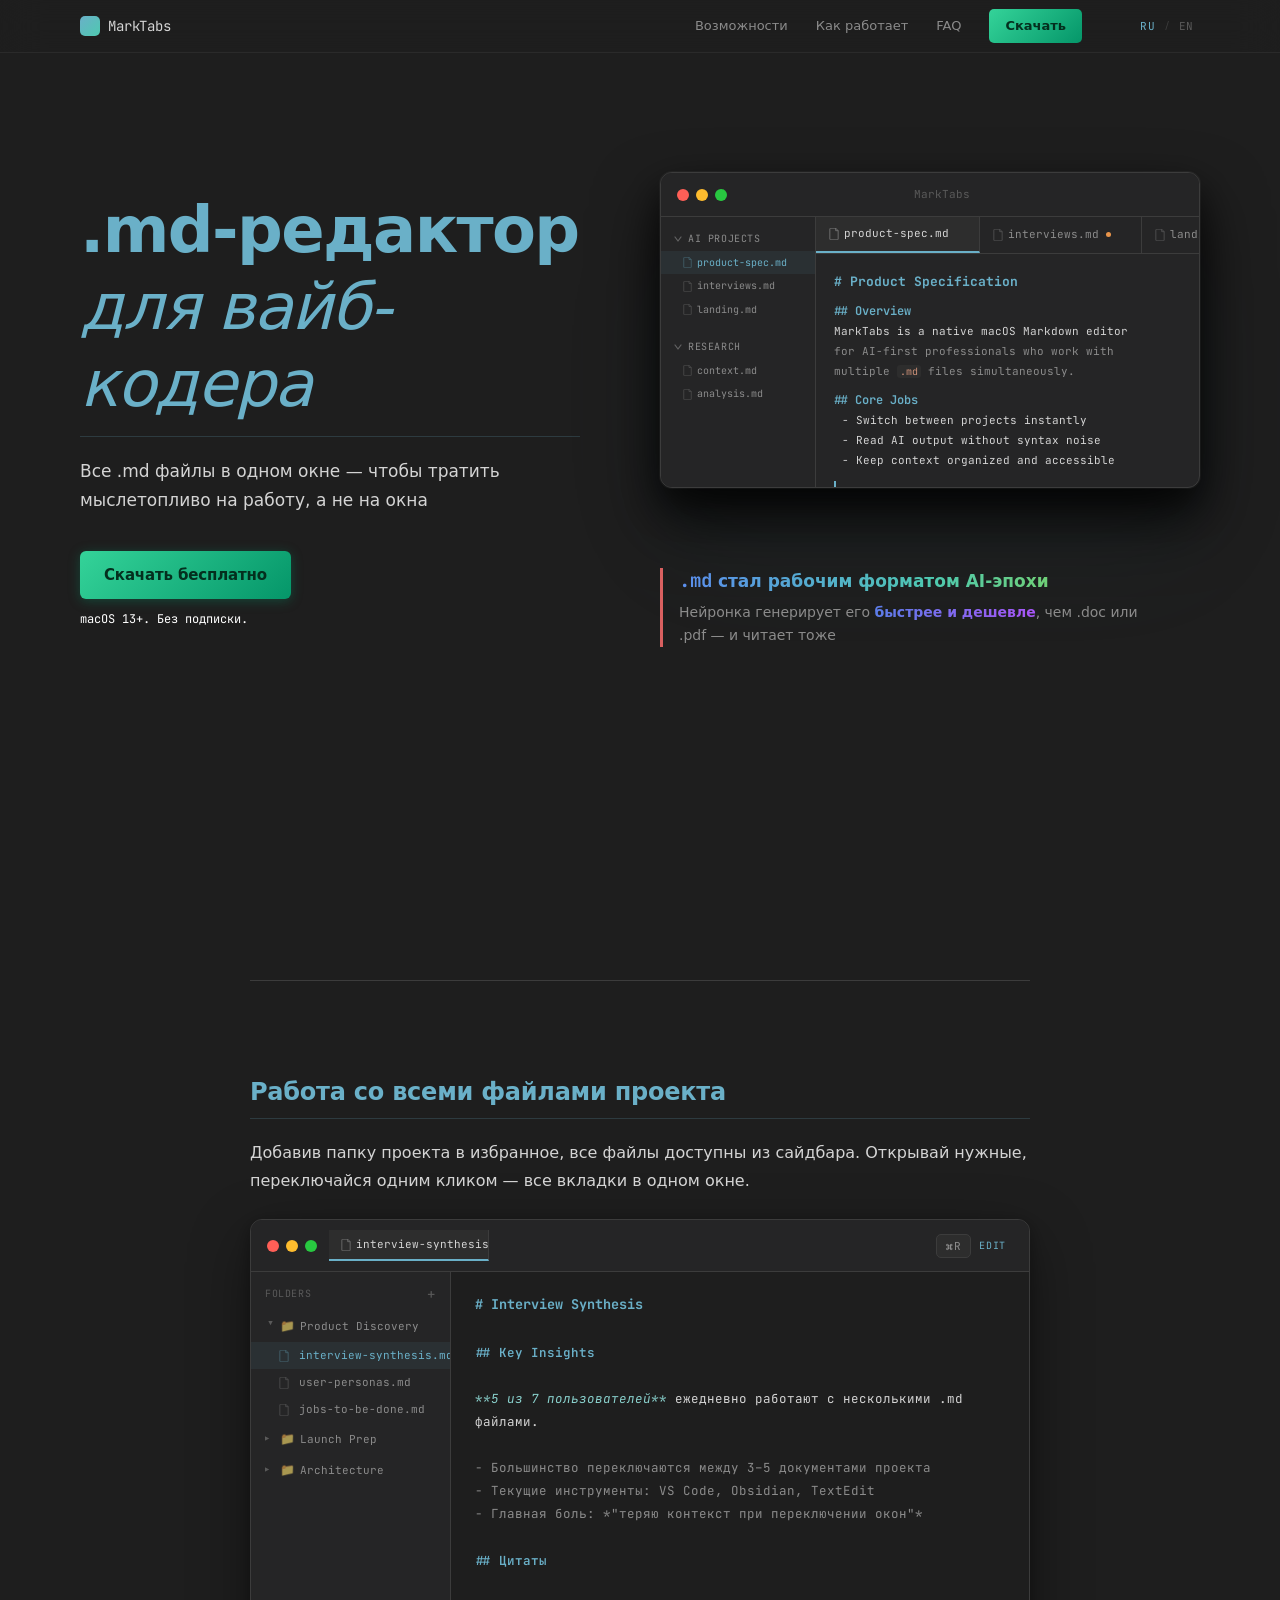
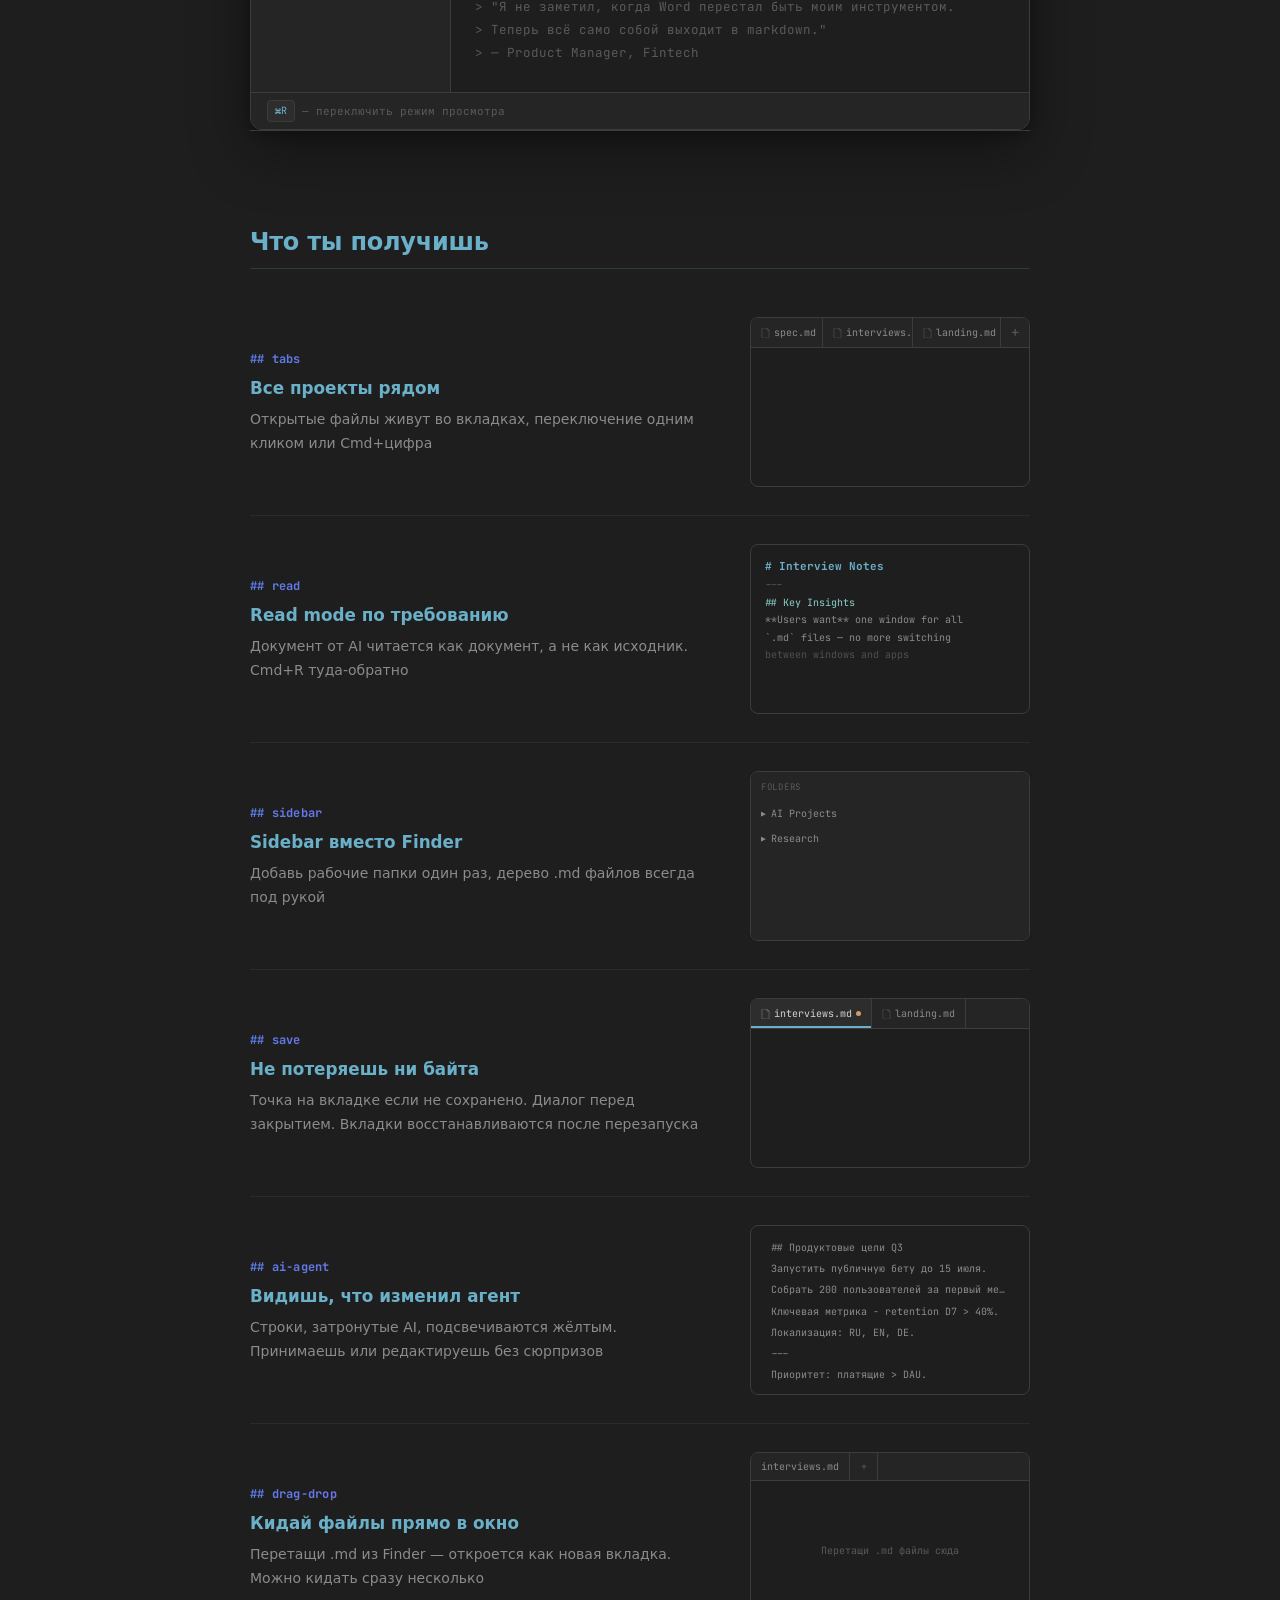
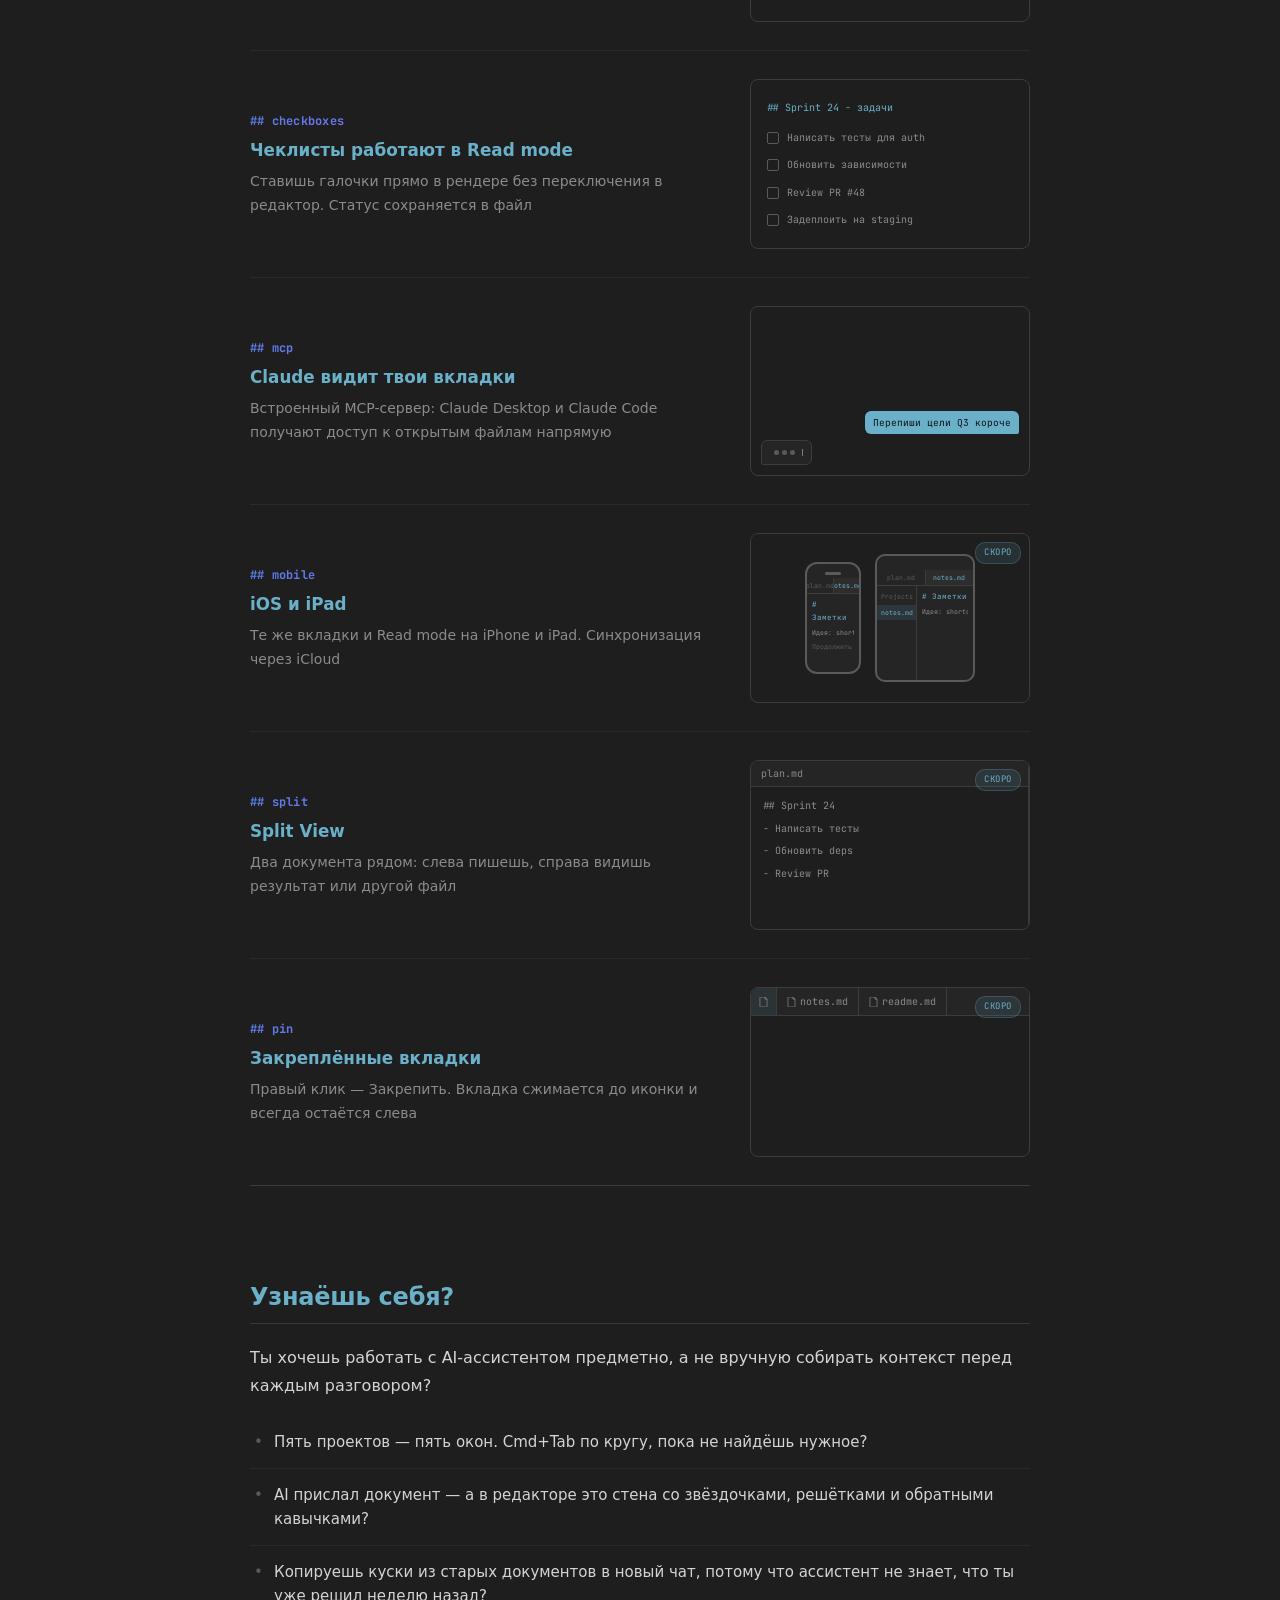
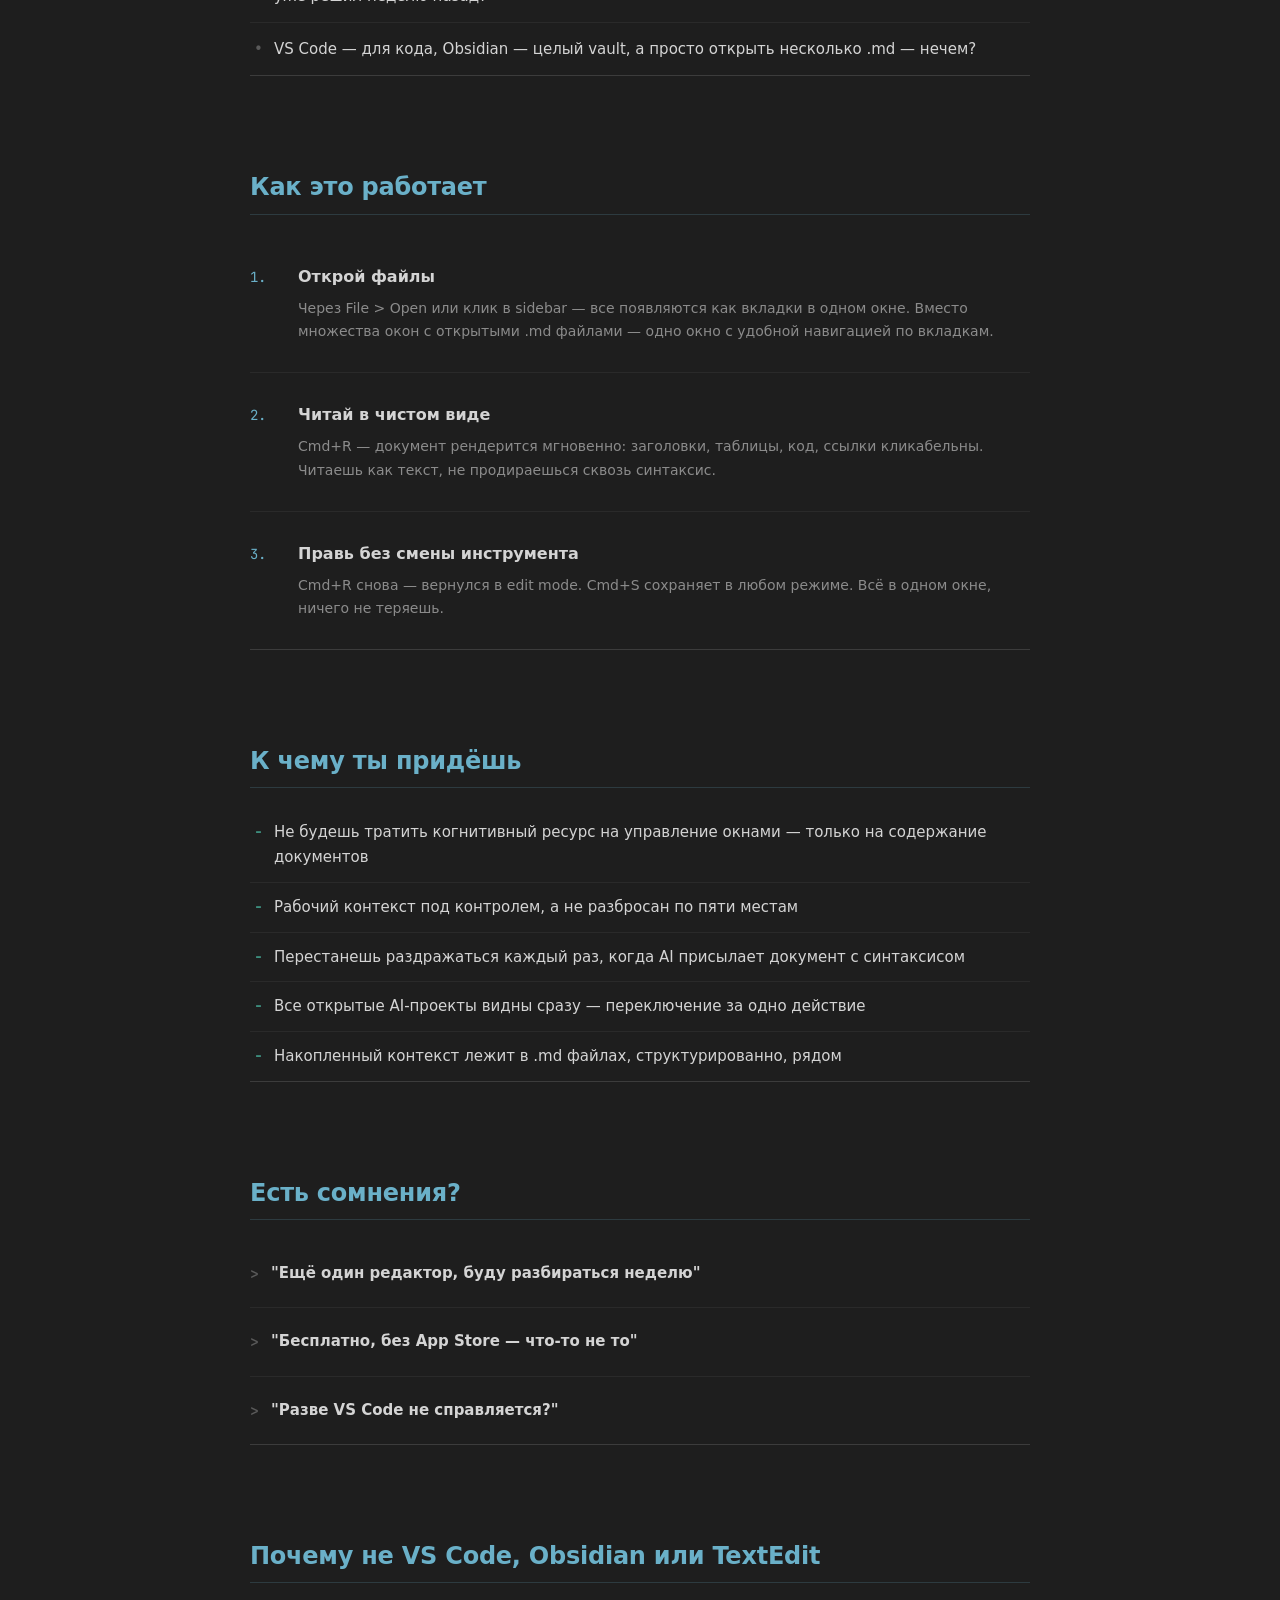
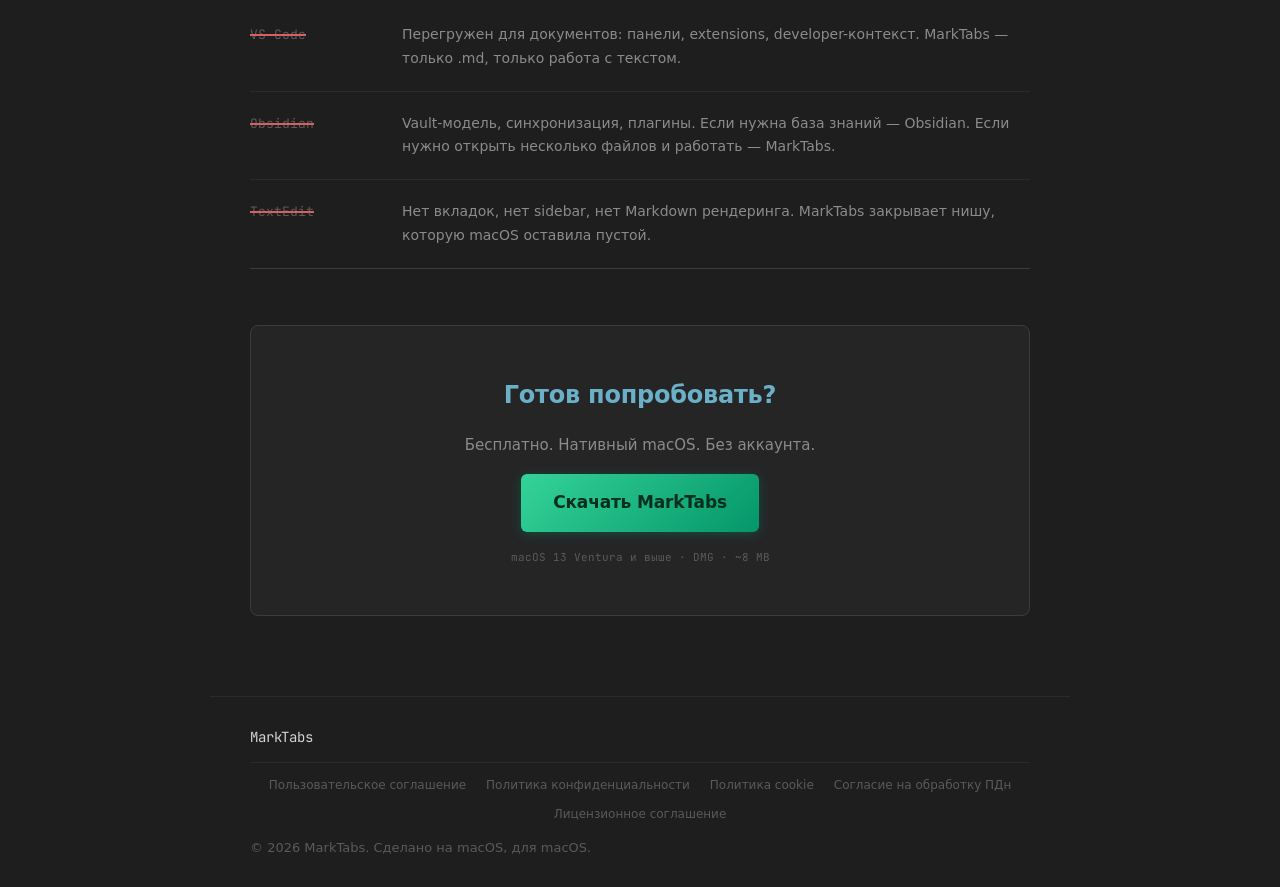
==== index.html @ 59a54472 "Add legal links to footer (RU/EN, language-aware) Co-Authored-By: Claude Sonnet 4.6 <noreply@anthrop" ====
<!DOCTYPE html>
<html lang="ru">
<head>
  <meta charset="UTF-8" />
  <meta name="viewport" content="width=device-width, initial-scale=1.0" />
  <title>MarkTabs — редактор для вайб-кодера</title>
  <meta name="description" content="Все .md файлы в одном окне. Нативный macOS Markdown-редактор для AI-first профессионалов." />
  <link rel="preconnect" href="https://fonts.googleapis.com" />
  <link rel="preconnect" href="https://fonts.gstatic.com" crossorigin />
  <link href="https://fonts.googleapis.com/css2?family=JetBrains+Mono:wght@400;500&display=swap" rel="stylesheet" />
  <link rel="stylesheet" href="style.css" />

  <!-- =========================================================
       ANALYTICS PROVIDERS
       Раскомментируй нужный блок и вставь свой ключ/ID.
       После этого поставь enabled: true в analytics/landing-tracking.js
       ========================================================= -->

  <!-- Amplitude Browser SDK (включён по умолчанию) -->
  <script src="https://cdn.amplitude.com/libs/analytics-browser-2.11.1-min.js.gz"></script>

  <!-- Яндекс.Метрика
       1. Замени XXXXXXXX на свой ID счётчика
       2. В analytics/landing-tracking.js: yandexMetrica.enabled = true, counterId = XXXXXXXX
  <script type="text/javascript">
    (function(m,e,t,r,i,k,a){m[i]=m[i]||function(){(m[i].a=m[i].a||[]).push(arguments)};
    m[i].l=1*new Date();
    for(var j=0;j<document.scripts.length;j++){if(document.scripts[j].src===r){return;}}
    k=e.createElement(t),a=e.getElementsByTagName(t)[0],k.async=1,k.src=r,a.parentNode.insertBefore(k,a)})
    (window,document,"script","https://mc.yandex.ru/metrika/tag.js","ym");
    ym(XXXXXXXX,"init",{clickmap:true,trackLinks:true,accurateTrackBounce:true});
  </script>
  <noscript><div><img src="https://mc.yandex.ru/watch/XXXXXXXX" style="position:absolute;left:-9999px;" alt=""/></div></noscript>
  -->

  <!-- Google Analytics 4
       1. Замени G-XXXXXXXXXX на свой Measurement ID
       2. В analytics/landing-tracking.js: googleAnalytics.enabled = true, measurementId = "G-XXXXXXXXXX"
  <script async src="https://www.googletagmanager.com/gtag/js?id=G-XXXXXXXXXX"></script>
  <script>
    window.dataLayer = window.dataLayer || [];
    function gtag(){dataLayer.push(arguments);}
    gtag("js", new Date());
    gtag("config", "G-XXXXXXXXXX");
  </script>
  -->

</head>
<body>

  <!-- HEADER — app chrome -->
  <header class="header">
    <div class="header-inner">
      <a class="logo" href="#">
        <span class="logo-mark"></span>
        MarkTabs
      </a>
      <nav class="nav">
        <a href="#features" data-i18n="nav_features">Возможности</a>
        <a href="#how" data-i18n="nav_how">Как работает</a>
        <a href="#faq" data-i18n="nav_faq">FAQ</a>
        <a href="#download" class="nav-cta" data-i18n="nav_download">Скачать</a>
      </nav>
      <div class="lang-switcher">
        <button class="lang-btn active" data-lang="ru">RU</button>
        <span class="lang-sep">/</span>
        <button class="lang-btn" data-lang="en">EN</button>
      </div>
    </div>
  </header>

  <!-- HERO -->
  <section class="hero">
    <div class="hero-content">
      <h1 class="hero-title" data-i18n="hero_title">.md-редактор<br/><em>для вайб-кодера</em></h1>
      <p class="hero-sub" data-i18n="hero_sub">Все .md файлы в одном окне — чтобы тратить мыслетопливо на работу, а не на окна</p>
      <div class="hero-actions">
        <a href="#download" class="btn-primary" data-i18n="hero_cta">Скачать бесплатно</a>
        <span class="hero-meta" data-i18n="hero_meta">macOS 13+. Без подписки.</span>
      </div>
    </div>
    <div class="hero-visual">
      <div class="app-mockup" id="mockup">
        <div class="app-window">
          <div class="app-chrome">
            <div class="traffic-lights">
              <span class="tl tl-red"></span>
              <span class="tl tl-yellow"></span>
              <span class="tl tl-green"></span>
            </div>
            <span class="app-title-bar">MarkTabs</span>
          </div>
          <div class="app-body">
            <div class="app-sidebar">
              <div class="sidebar-section">
                <div class="sidebar-header">
                  <svg class="sidebar-icon" viewBox="0 0 10 10" fill="none"><path d="M2 3l3 4 3-4" stroke="currentColor" stroke-width="1.2" stroke-linecap="round" stroke-linejoin="round"/></svg>
                  <span>AI Projects</span>
                </div>
                <div class="sidebar-item active">
                  <svg class="sidebar-file-icon" viewBox="0 0 12 14" fill="none"><path d="M2 0h6l3 3v10a1 1 0 0 1-1 1H2a1 1 0 0 1-1-1V1a1 1 0 0 1 1-1z" stroke="currentColor" stroke-width="1"/><path d="M8 0v3h3" stroke="currentColor" stroke-width="1"/></svg>
                  product-spec.md
                </div>
                <div class="sidebar-item">
                  <svg class="sidebar-file-icon" viewBox="0 0 12 14" fill="none"><path d="M2 0h6l3 3v10a1 1 0 0 1-1 1H2a1 1 0 0 1-1-1V1a1 1 0 0 1 1-1z" stroke="currentColor" stroke-width="1"/><path d="M8 0v3h3" stroke="currentColor" stroke-width="1"/></svg>
                  interviews.md
                </div>
                <div class="sidebar-item">
                  <svg class="sidebar-file-icon" viewBox="0 0 12 14" fill="none"><path d="M2 0h6l3 3v10a1 1 0 0 1-1 1H2a1 1 0 0 1-1-1V1a1 1 0 0 1 1-1z" stroke="currentColor" stroke-width="1"/><path d="M8 0v3h3" stroke="currentColor" stroke-width="1"/></svg>
                  landing.md
                </div>
              </div>
              <div class="sidebar-section">
                <div class="sidebar-header">
                  <svg class="sidebar-icon" viewBox="0 0 10 10" fill="none"><path d="M2 3l3 4 3-4" stroke="currentColor" stroke-width="1.2" stroke-linecap="round" stroke-linejoin="round"/></svg>
                  <span>Research</span>
                </div>
                <div class="sidebar-item">
                  <svg class="sidebar-file-icon" viewBox="0 0 12 14" fill="none"><path d="M2 0h6l3 3v10a1 1 0 0 1-1 1H2a1 1 0 0 1-1-1V1a1 1 0 0 1 1-1z" stroke="currentColor" stroke-width="1"/><path d="M8 0v3h3" stroke="currentColor" stroke-width="1"/></svg>
                  context.md
                </div>
                <div class="sidebar-item">
                  <svg class="sidebar-file-icon" viewBox="0 0 12 14" fill="none"><path d="M2 0h6l3 3v10a1 1 0 0 1-1 1H2a1 1 0 0 1-1-1V1a1 1 0 0 1 1-1z" stroke="currentColor" stroke-width="1"/><path d="M8 0v3h3" stroke="currentColor" stroke-width="1"/></svg>
                  analysis.md
                </div>
              </div>
            </div>
            <div class="app-right">
              <div class="app-tabs">
                <div class="app-tab app-tab-active">
                  <svg class="tab-icon" viewBox="0 0 12 14" fill="none"><path d="M2 0h6l3 3v10a1 1 0 0 1-1 1H2a1 1 0 0 1-1-1V1a1 1 0 0 1 1-1z" stroke="currentColor" stroke-width="1"/><path d="M8 0v3h3" stroke="currentColor" stroke-width="1"/></svg>
                  <span>product-spec.md</span>
                  <span class="tab-close">×</span>
                </div>
                <div class="app-tab">
                  <svg class="tab-icon" viewBox="0 0 12 14" fill="none"><path d="M2 0h6l3 3v10a1 1 0 0 1-1 1H2a1 1 0 0 1-1-1V1a1 1 0 0 1 1-1z" stroke="currentColor" stroke-width="1"/><path d="M8 0v3h3" stroke="currentColor" stroke-width="1"/></svg>
                  <span>interviews.md</span>
                  <span class="tab-dot"></span>
                  <span class="tab-close">×</span>
                </div>
                <div class="app-tab">
                  <svg class="tab-icon" viewBox="0 0 12 14" fill="none"><path d="M2 0h6l3 3v10a1 1 0 0 1-1 1H2a1 1 0 0 1-1-1V1a1 1 0 0 1 1-1z" stroke="currentColor" stroke-width="1"/><path d="M8 0v3h3" stroke="currentColor" stroke-width="1"/></svg>
                  <span>landing.md</span>
                  <span class="tab-close">×</span>
                </div>
                <div class="app-tab">
                  <svg class="tab-icon" viewBox="0 0 12 14" fill="none"><path d="M2 0h6l3 3v10a1 1 0 0 1-1 1H2a1 1 0 0 1-1-1V1a1 1 0 0 1 1-1z" stroke="currentColor" stroke-width="1"/><path d="M8 0v3h3" stroke="currentColor" stroke-width="1"/></svg>
                  <span>context.md</span>
                  <span class="tab-close">×</span>
                </div>
                <div class="tab-plus">+</div>
              </div>
            <div class="app-editor">
              <div class="editor-line editor-h1"># Product Specification</div>
              <div class="editor-line editor-blank"></div>
              <div class="editor-line editor-h2">## Overview</div>
              <div class="editor-line editor-text">MarkTabs is a native macOS Markdown editor</div>
              <div class="editor-line editor-text-dim">for AI-first professionals who work with</div>
              <div class="editor-line editor-text-dim">multiple <span class="editor-code">.md</span> files simultaneously.</div>
              <div class="editor-line editor-blank"></div>
              <div class="editor-line editor-h2">## Core Jobs</div>
              <div class="editor-line editor-list">- Switch between projects instantly</div>
              <div class="editor-line editor-list">- Read AI output without syntax noise</div>
              <div class="editor-line editor-list">- Keep context organized and accessible</div>
              <div class="editor-line editor-blank"></div>
              <div class="editor-cursor"></div>
            </div>
            </div><!-- /.app-right -->
          </div><!-- /.app-body -->
        </div><!-- /.app-window -->
      </div><!-- /.app-mockup -->
      <div class="hero-eyebrow">
        <p class="eyebrow-statement" data-i18n="hero_eyebrow_statement"><span class="eyebrow-md">.md</span> стал рабочим форматом AI-эпохи</p>
        <p class="eyebrow-detail" data-i18n="hero_eyebrow_detail">Нейронка генерирует его <strong>быстрее и дешевле</strong>, чем .doc или .pdf — и читает тоже</p>
      </div>
    </div><!-- /.hero-visual -->
  </section>

  <!-- DOCUMENT — rendered .md -->
  <main class="document">

    <!-- INTERACTIVE DEMO -->
    <section class="doc-section" id="demo">
      <h2 class="md-h2" data-i18n="demo_title">Работа со всеми файлами проекта</h2>
      <p class="md-p" data-i18n="demo_desc">Добавив папку проекта в избранное, все файлы доступны из сайдбара. Открывай нужные, переключайся одним кликом — все вкладки в одном окне.</p>

      <div class="iapp" id="iapp">
        <!-- chrome -->
        <div class="iapp-chrome">
          <div class="traffic-lights">
            <span class="tl tl-red"></span>
            <span class="tl tl-yellow"></span>
            <span class="tl tl-green"></span>
          </div>
          <div class="iapp-tabs-wrap" id="iappTabs"></div>
          <div class="iapp-controls">
            <button class="cmdr-btn" id="cmdRBtn" title="Toggle Edit / Read mode">
              <span class="cmdr-key">⌘</span><span class="cmdr-key">R</span>
            </button>
            <span class="cmdr-mode-badge" id="modeBadge">Edit</span>
          </div>
        </div>
        <!-- body -->
        <div class="iapp-body">
          <div class="iapp-sidebar-panel" id="iappSidebar"></div>
          <div class="iapp-editor-panel">
            <div class="iapp-edit-content" id="iappEditContent"></div>
            <div class="iapp-read-content" id="iappReadContent" style="display:none"></div>
          </div>
        </div>
        <!-- hint -->
        <div class="iapp-hint">
          <span class="hint-key">⌘R</span>
          <span data-i18n="demo_hint">— переключить режим просмотра</span>
        </div>
      </div>
    </section>

    <!-- FEATURES -->
    <section class="doc-section" id="features">
      <h2 class="md-h2" data-i18n="features_title">Что ты получишь</h2>
      <div class="features-list">

        <!-- 1: Tabs -->
        <div class="feature-item">
          <div class="feature-text">
            <div class="feature-label">## tabs</div>
            <h3 data-i18n="f1_title">Все проекты рядом</h3>
            <p data-i18n="f1_desc">Открытые файлы живут во вкладках, переключение одним кликом или <code>Cmd+цифра</code></p>
          </div>
          <div class="feature-anim">
            <div class="fat-bar">
              <div class="fat-tab fat-t1"><svg class="fat-ico" viewBox="0 0 12 14" fill="none"><path d="M2 0h6l3 3v10a1 1 0 0 1-1 1H2a1 1 0 0 1-1-1V1a1 1 0 0 1 1-1z" stroke="currentColor" stroke-width="1"/><path d="M8 0v3h3" stroke="currentColor" stroke-width="1"/></svg>spec.md<span class="fat-ind"></span></div>
              <div class="fat-tab fat-t2"><svg class="fat-ico" viewBox="0 0 12 14" fill="none"><path d="M2 0h6l3 3v10a1 1 0 0 1-1 1H2a1 1 0 0 1-1-1V1a1 1 0 0 1 1-1z" stroke="currentColor" stroke-width="1"/><path d="M8 0v3h3" stroke="currentColor" stroke-width="1"/></svg>interviews.md<span class="fat-ind"></span></div>
              <div class="fat-tab fat-t3"><svg class="fat-ico" viewBox="0 0 12 14" fill="none"><path d="M2 0h6l3 3v10a1 1 0 0 1-1 1H2a1 1 0 0 1-1-1V1a1 1 0 0 1 1-1z" stroke="currentColor" stroke-width="1"/><path d="M8 0v3h3" stroke="currentColor" stroke-width="1"/></svg>landing.md<span class="fat-ind"></span></div>
              <div class="fat-plus">+</div>
            </div>
            <div class="fat-body">
              <div class="fat-content fat-c1">
                <div class="fat-line fat-lh1"># Product Spec</div>
                <div class="fat-line fat-lh2">## Overview</div>
                <div class="fat-line fat-lp">A native macOS Markdown editor</div>
                <div class="fat-line fat-lp fat-ldim">for AI-first professionals</div>
              </div>
              <div class="fat-content fat-c2">
                <div class="fat-line fat-lh1"># Interview Notes</div>
                <div class="fat-line fat-lh2">## Key Insights</div>
                <div class="fat-line fat-lp">Users want one window for all</div>
                <div class="fat-line fat-lp fat-ldim">their .md files</div>
              </div>
              <div class="fat-content fat-c3">
                <div class="fat-line fat-lh1"># Landing Page</div>
                <div class="fat-line fat-lh2">## Hero Section</div>
                <div class="fat-line fat-lp">.md-редактор для вайб-кодера</div>
                <div class="fat-line fat-lp fat-ldim">Все файлы в одном окне</div>
              </div>
            </div>
          </div>
        </div>

        <!-- 2: Read mode -->
        <div class="feature-item">
          <div class="feature-text">
            <div class="feature-label">## read</div>
            <h3 data-i18n="f2_title">Read mode по требованию</h3>
            <p data-i18n="f2_desc">Документ от AI читается как документ, а не как исходник. <code>Cmd+R</code> туда-обратно</p>
          </div>
          <div class="feature-anim">
            <div class="far-layer far-raw">
              <div class="far-line far-lh1"># Interview Notes</div>
              <div class="far-line far-lsep">---</div>
              <div class="far-line far-lh2">## Key Insights</div>
              <div class="far-line far-lp">**Users want** one window for all</div>
              <div class="far-line far-lp">`.md` files — no more switching</div>
              <div class="far-line far-lp far-ldim">between windows and apps</div>
            </div>
            <div class="far-layer far-rendered">
              <div class="far-r-h1">Interview Notes</div>
              <div class="far-r-hr"></div>
              <div class="far-r-h2">Key Insights</div>
              <div class="far-r-p"><strong>Users want</strong> one window for all .md files — no more switching between windows</div>
            </div>
            <div class="far-badge">
              <span class="far-key">⌘</span><span class="far-key">R</span>
            </div>
          </div>
        </div>

        <!-- 3: Sidebar -->
        <div class="feature-item">
          <div class="feature-text">
            <div class="feature-label">## sidebar</div>
            <h3 data-i18n="f3_title">Sidebar вместо Finder</h3>
            <p data-i18n="f3_desc">Добавь рабочие папки один раз, дерево .md файлов всегда под рукой</p>
          </div>
          <div class="feature-anim">
            <div class="fasb-panel">
              <div class="fasb-section">FOLDERS</div>
              <div class="fasb-folder">
                <div class="fasb-hdr"><span class="fasb-arr fasb-arr-1">▶</span> AI Projects</div>
                <div class="fasb-files fasb-files-1">
                  <div class="fasb-file fasb-f1">product-spec.md</div>
                  <div class="fasb-file fasb-f2">interviews.md</div>
                  <div class="fasb-file fasb-f3">landing.md</div>
                </div>
              </div>
              <div class="fasb-folder">
                <div class="fasb-hdr"><span class="fasb-arr fasb-arr-2">▶</span> Research</div>
                <div class="fasb-files fasb-files-2">
                  <div class="fasb-file fasb-f4">context.md</div>
                  <div class="fasb-file fasb-f5">notes.md</div>
                </div>
              </div>
            </div>
          </div>
        </div>

        <!-- 4: Save -->
        <div class="feature-item">
          <div class="feature-text">
            <div class="feature-label">## save</div>
            <h3 data-i18n="f4_title">Не потеряешь ни байта</h3>
            <p data-i18n="f4_desc">Точка на вкладке если не сохранено. Диалог перед закрытием. Вкладки восстанавливаются после перезапуска</p>
          </div>
          <div class="feature-anim">
            <div class="fasv-bar">
              <div class="fasv-tab fasv-active">
                <svg class="fasv-ico" viewBox="0 0 12 14" fill="none"><path d="M2 0h6l3 3v10a1 1 0 0 1-1 1H2a1 1 0 0 1-1-1V1a1 1 0 0 1 1-1z" stroke="currentColor" stroke-width="1"/><path d="M8 0v3h3" stroke="currentColor" stroke-width="1"/></svg>
                interviews.md<span class="fasv-dot"></span>
              </div>
              <div class="fasv-tab">
                <svg class="fasv-ico" viewBox="0 0 12 14" fill="none"><path d="M2 0h6l3 3v10a1 1 0 0 1-1 1H2a1 1 0 0 1-1-1V1a1 1 0 0 1 1-1z" stroke="currentColor" stroke-width="1"/><path d="M8 0v3h3" stroke="currentColor" stroke-width="1"/></svg>
                landing.md
              </div>
            </div>
            <div class="fasv-stage">
              <span class="fasv-autosave">autosave через 2 сек...</span>
              <span class="fasv-saved">сохранено ✓</span>
              <span class="fasv-cmds"><span class="fasv-key">⌘</span><span class="fasv-key">S</span></span>
            </div>
          </div>
        </div>

        <!-- 5: AI Agent -->
        <div class="feature-item">
          <div class="feature-text">
            <div class="feature-label">## ai-agent</div>
            <h3 data-i18n="f5_title">Видишь, что изменил агент</h3>
            <p data-i18n="f5_desc">Строки, затронутые AI, подсвечиваются жёлтым. Принимаешь или редактируешь без сюрпризов</p>
          </div>
          <div class="feature-anim">
            <div class="fai-editor">
              <div class="fai-line">## Продуктовые цели Q3</div>
              <div class="fai-line">Запустить публичную бету до 15 июля.</div>
              <div class="fai-line fai-l3 fai-hl">Собрать 200 пользователей за первый месяц.</div>
              <div class="fai-line fai-l4 fai-hl">Ключевая метрика - retention D7 &gt; 40%.</div>
              <div class="fai-line">Локализация: RU, EN, DE.</div>
              <div class="fai-line">---</div>
              <div class="fai-line fai-l7 fai-hl">Приоритет: платящие &gt; DAU.</div>
            </div>
          </div>
        </div>

        <!-- 6: Drag & Drop -->
        <div class="feature-item">
          <div class="feature-text">
            <div class="feature-label">## drag-drop</div>
            <h3 data-i18n="f6_title">Кидай файлы прямо в окно</h3>
            <p data-i18n="f6_desc">Перетащи .md из Finder — откроется как новая вкладка. Можно кидать сразу несколько</p>
          </div>
          <div class="feature-anim">
            <div class="fdd-scene">
              <div class="fdd-tabs-bar">
                <div class="fdd-tab">interviews.md</div>
                <div class="fdd-tab fdd-tab-new">notes.md</div>
                <div class="fdd-tab fdd-plus">+</div>
              </div>
              <div class="fdd-body">Перетащи .md файлы сюда</div>
              <div class="fdd-overlay"></div>
              <div class="fdd-ghost">
                <svg viewBox="0 0 12 14" fill="none" width="20" height="24"><path d="M2 0h6l3 3v10a1 1 0 0 1-1 1H2a1 1 0 0 1-1-1V1a1 1 0 0 1 1-1z" stroke="currentColor" stroke-width="1"/><path d="M8 0v3h3" stroke="currentColor" stroke-width="1"/></svg>
                <span class="fdd-ghost-name">notes.md</span>
              </div>
            </div>
          </div>
        </div>

        <!-- 7: Checkboxes -->
        <div class="feature-item">
          <div class="feature-text">
            <div class="feature-label">## checkboxes</div>
            <h3 data-i18n="f7_title">Чеклисты работают в Read mode</h3>
            <p data-i18n="f7_desc">Ставишь галочки прямо в рендере без переключения в редактор. Статус сохраняется в файл</p>
          </div>
          <div class="feature-anim">
            <div class="fcb-doc">
              <div class="fcb-h">## Sprint 24 - задачи</div>
              <div class="fcb-row"><span class="fcb-box fcb-b1"></span><span class="fcb-label fcb-l1">Написать тесты для auth</span></div>
              <div class="fcb-row"><span class="fcb-box fcb-b2"></span><span class="fcb-label fcb-l2">Обновить зависимости</span></div>
              <div class="fcb-row"><span class="fcb-box fcb-b3"></span><span class="fcb-label fcb-l3">Review PR #48</span></div>
              <div class="fcb-row"><span class="fcb-box fcb-b4"></span><span class="fcb-label fcb-l4">Задеплоить на staging</span></div>
            </div>
          </div>
        </div>

        <!-- 8: MCP -->
        <div class="feature-item">
          <div class="feature-text">
            <div class="feature-label">## mcp</div>
            <h3 data-i18n="f8_title">Claude видит твои вкладки</h3>
            <p data-i18n="f8_desc">Встроенный MCP-сервер: Claude Desktop и Claude Code получают доступ к открытым файлам напрямую</p>
          </div>
          <div class="feature-anim">
            <div class="fmcp-scene">
              <div class="fmcp-phase-a">
                <div class="fmcp-chat">
                  <div class="fmcp-msg fmcp-u">Перепиши цели Q3 короче</div>
                  <div class="fmcp-msg fmcp-ai">
                    <div class="fmcp-dots">
                      <span class="fmcp-dot"></span>
                      <span class="fmcp-dot"></span>
                      <span class="fmcp-dot"></span>
                    </div>
                    <span class="fmcp-resp">Готово — создал q3-brief.md</span>
                  </div>
                </div>
              </div>
              <div class="fmcp-phase-b">
                <div class="fmcp-app-bar">
                  <div class="fmcp-app-tab">goals.md</div>
                  <div class="fmcp-app-tab fmcp-app-tab-new">q3-brief.md</div>
                </div>
                <div class="fmcp-app-body">
                  <div class="fmcp-app-title"># Цели Q3</div>
                  <div class="fmcp-app-para">Публичная бета — 15 июля</div>
                </div>
              </div>
            </div>
          </div>
        </div>

        <!-- 9: iOS & iPad (soon) -->
        <div class="feature-item">
          <div class="feature-text">
            <div class="feature-label">## mobile</div>
            <h3 data-i18n="f9_title">iOS и iPad</h3>
            <p data-i18n="f9_desc">Те же вкладки и Read mode на iPhone и iPad. Синхронизация через iCloud</p>
          </div>
          <div class="feature-anim">
            <span class="feat-soon-badge" data-i18n="feat_soon">скоро</span>
            <div class="fios-scene">
              <div class="fios-phone">
                <div class="fios-screen">
                  <div class="fios-tab-bar">
                    <div class="fios-tab">plan.md</div>
                    <div class="fios-tab fios-tab-active">notes.md</div>
                  </div>
                  <div class="fios-body">
                    <div class="fios-h"># Заметки</div>
                    <div class="fios-p">Идея: shortcut...</div>
                    <div class="fios-p fios-dim">Продолжить позже</div>
                  </div>
                </div>
              </div>
              <div class="fios-pad">
                <div class="fios-screen">
                  <div class="fios-tab-bar">
                    <div class="fios-tab">plan.md</div>
                    <div class="fios-tab fios-tab-active">notes.md</div>
                  </div>
                  <div class="fios-body-wrap">
                    <div class="fios-sb">
                      <div class="fios-sb-item">Projects</div>
                      <div class="fios-sb-item fios-sb-act">notes.md</div>
                    </div>
                    <div class="fios-body">
                      <div class="fios-h"># Заметки</div>
                      <div class="fios-p">Идея: shortcut...</div>
                    </div>
                  </div>
                </div>
              </div>
            </div>
          </div>
        </div>

        <!-- 10: Split View (soon) -->
        <div class="feature-item">
          <div class="feature-text">
            <div class="feature-label">## split</div>
            <h3 data-i18n="f10_title">Split View</h3>
            <p data-i18n="f10_desc">Два документа рядом: слева пишешь, справа видишь результат или другой файл</p>
          </div>
          <div class="feature-anim">
            <span class="feat-soon-badge" data-i18n="feat_soon">скоро</span>
            <div class="fspl-scene">
              <div class="fspl-left">
                <div class="fspl-bar">plan.md</div>
                <div class="fspl-lines">
                  <div class="fspl-line">## Sprint 24</div>
                  <div class="fspl-line">- Написать тесты</div>
                  <div class="fspl-line">- Обновить deps</div>
                  <div class="fspl-line">- Review PR</div>
                </div>
              </div>
              <div class="fspl-divider"></div>
              <div class="fspl-right">
                <div class="fspl-bar">notes.md</div>
                <div class="fspl-lines">
                  <div class="fspl-line fspl-lh"># Sprint 24</div>
                  <div class="fspl-line">• Написать тесты</div>
                  <div class="fspl-line">• Обновить deps</div>
                  <div class="fspl-line">• Review PR</div>
                </div>
              </div>
            </div>
          </div>
        </div>

        <!-- 11: Pin Tab (soon) -->
        <div class="feature-item">
          <div class="feature-text">
            <div class="feature-label">## pin</div>
            <h3 data-i18n="f11_title">Закреплённые вкладки</h3>
            <p data-i18n="f11_desc">Правый клик — Закрепить. Вкладка сжимается до иконки и всегда остаётся слева</p>
          </div>
          <div class="feature-anim">
            <span class="feat-soon-badge" data-i18n="feat_soon">скоро</span>
            <div class="fpin-scene">
              <div class="fpin-bar">
                <div class="fpin-tab fpin-pinned">
                  <svg viewBox="0 0 12 14" fill="none" width="9" height="10"><path d="M2 0h6l3 3v10a1 1 0 0 1-1 1H2a1 1 0 0 1-1-1V1a1 1 0 0 1 1-1z" stroke="currentColor" stroke-width="1"/><path d="M8 0v3h3" stroke="currentColor" stroke-width="1"/></svg>
                </div>
                <div class="fpin-tab">
                  <svg viewBox="0 0 12 14" fill="none" width="9" height="10"><path d="M2 0h6l3 3v10a1 1 0 0 1-1 1H2a1 1 0 0 1-1-1V1a1 1 0 0 1 1-1z" stroke="currentColor" stroke-width="1"/><path d="M8 0v3h3" stroke="currentColor" stroke-width="1"/></svg>
                  <span class="fpin-target-lbl">notes.md</span>
                </div>
                <div class="fpin-tab">
                  <svg viewBox="0 0 12 14" fill="none" width="9" height="10"><path d="M2 0h6l3 3v10a1 1 0 0 1-1 1H2a1 1 0 0 1-1-1V1a1 1 0 0 1 1-1z" stroke="currentColor" stroke-width="1"/><path d="M8 0v3h3" stroke="currentColor" stroke-width="1"/></svg>
                  <span>readme.md</span>
                </div>
              </div>
              <div class="fpin-menu">
                <div class="fpin-mi">Закрыть</div>
                <div class="fpin-mi">Закрыть остальные</div>
                <div class="fpin-sep"></div>
                <div class="fpin-mi fpin-mi-hl">Закрепить</div>
              </div>
            </div>
          </div>
        </div>

      </div>
    </section>

    <!-- RECOGNIZE YOURSELF -->
    <section class="doc-section" id="how">
      <h2 class="md-h2" data-i18n="rec_title">Узнаёшь себя?</h2>
      <p class="md-p" data-i18n="rec_sub">Ты хочешь работать с AI-ассистентом предметно, а не вручную собирать контекст перед каждым разговором?</p>
      <ul class="pains-list">
        <li data-i18n="pain1">Пять проектов — пять окон. <code>Cmd+Tab</code> по кругу, пока не найдёшь нужное?</li>
        <li data-i18n="pain2">AI прислал документ — а в редакторе это стена со звёздочками, решётками и обратными кавычками?</li>
        <li data-i18n="pain3">Копируешь куски из старых документов в новый чат, потому что ассистент не знает, что ты уже решил неделю назад?</li>
        <li data-i18n="pain4">VS Code — для кода, Obsidian — целый vault, а просто открыть несколько .md — нечем?</li>
      </ul>
    </section>

    <!-- HOW IT WORKS -->
    <section class="doc-section">
      <h2 class="md-h2" data-i18n="how_title">Как это работает</h2>
      <ol class="steps-ol">
        <li>
          <div class="step-num"></div>
          <div class="step-body">
            <h3 data-i18n="step1_title">Открой файлы</h3>
            <p data-i18n="step1_desc">Через File &gt; Open или клик в sidebar — все появляются как вкладки в одном окне. Вместо множества окон с открытыми .md файлами — одно окно с удобной навигацией по вкладкам.</p>
          </div>
        </li>
        <li>
          <div class="step-num"></div>
          <div class="step-body">
            <h3 data-i18n="step2_title">Читай в чистом виде</h3>
            <p data-i18n="step2_desc"><code>Cmd+R</code> — документ рендерится мгновенно: заголовки, таблицы, код, ссылки кликабельны. Читаешь как текст, не продираешься сквозь синтаксис.</p>
          </div>
        </li>
        <li>
          <div class="step-num"></div>
          <div class="step-body">
            <h3 data-i18n="step3_title">Правь без смены инструмента</h3>
            <p data-i18n="step3_desc"><code>Cmd+R</code> снова — вернулся в edit mode. <code>Cmd+S</code> сохраняет в любом режиме. Всё в одном окне, ничего не теряешь.</p>
          </div>
        </li>
      </ol>
    </section>

    <!-- OUTCOMES -->
    <section class="doc-section">
      <h2 class="md-h2" data-i18n="out_title">К чему ты придёшь</h2>
      <ul class="outcomes-ul">
        <li data-i18n="out1">Не будешь тратить мыслетопливо на управление окнами — только на содержание документов</li>
        <li data-i18n="out2">Рабочий контекст под контролем, а не разбросан по пяти местам</li>
        <li data-i18n="out3">Перестанешь раздражаться каждый раз, когда AI присылает документ с синтаксисом</li>
        <li data-i18n="out4">Все открытые AI-проекты видны сразу — переключение за одно действие</li>
        <li data-i18n="out5">Накопленный контекст лежит в .md файлах, структурированно, рядом</li>
      </ul>
    </section>

    <!-- FAQ -->
    <section class="doc-section" id="faq">
      <h2 class="md-h2" data-i18n="faq_title">Есть сомнения?</h2>
      <div class="faq-list">
        <details class="faq-item">
          <summary class="faq-q" data-i18n="faq1_q">"Ещё один редактор, буду разбираться неделю"</summary>
          <div class="faq-a" data-i18n="faq1_a">Установка занимает минуту. Нет аккаунта, нет vault, нет миграции. Перетащи файл, открой папку — всё.</div>
        </details>
        <details class="faq-item">
          <summary class="faq-q" data-i18n="faq2_q">"Бесплатно, без App Store — что-то не то"</summary>
          <div class="faq-a" data-i18n="faq2_a">Это целевое решение, не демо. Распространение через DMG с лендинга — быстрее и без ограничений App Store. Никакого облака, никаких данных на серверах.</div>
        </details>
        <details class="faq-item">
          <summary class="faq-q" data-i18n="faq3_q">"Разве VS Code не справляется?"</summary>
          <div class="faq-a" data-i18n="faq3_a">Справляется, но это инструмент для кода. Он не даёт читать документ в чистом виде, extensions для Markdown — сторонние, интерфейс заточен под разработку. MarkTabs — для документов. Нет лишнего.</div>
        </details>
      </div>
    </section>

    <!-- COMPETITORS -->
    <section class="doc-section">
      <h2 class="md-h2" data-i18n="comp_title">Почему не VS Code, Obsidian или TextEdit</h2>
      <div class="comp-list">
        <div class="comp-row">
          <div class="comp-name">VS Code</div>
          <div class="comp-why" data-i18n="comp1">Перегружен для документов: панели, extensions, developer-контекст. MarkTabs — только .md, только работа с текстом.</div>
        </div>
        <div class="comp-row">
          <div class="comp-name">Obsidian</div>
          <div class="comp-why" data-i18n="comp2">Vault-модель, синхронизация, плагины. Если нужна база знаний — Obsidian. Если нужно открыть несколько файлов и работать — MarkTabs.</div>
        </div>
        <div class="comp-row">
          <div class="comp-name">TextEdit</div>
          <div class="comp-why" data-i18n="comp3">Нет вкладок, нет sidebar, нет Markdown рендеринга. MarkTabs закрывает нишу, которую macOS оставила пустой.</div>
        </div>
      </div>
    </section>

    <!-- DOWNLOAD -->
    <section class="doc-section" id="download">
      <div class="download-block">
        <h2 data-i18n="dl_title">Готов попробовать?</h2>
        <p data-i18n="dl_sub">Бесплатно. Нативный macOS. Без аккаунта.</p>
        <a href="#" class="btn-primary btn-large" data-i18n="dl_cta">Скачать MarkTabs</a>
        <span class="dl-meta" data-i18n="dl_meta">macOS 13 Ventura и выше · DMG · ~8 MB</span>
      </div>
    </section>

  </main>

  <footer class="footer footer-main">
    <span class="logo">MarkTabs</span>
    <nav class="footer-legal-nav">
      <div class="footer-legal-links" id="footer-links-ru">
        <a href="legal/terms/">Пользовательское соглашение</a>
        <a href="legal/privacy/">Политика конфиденциальности</a>
        <a href="legal/cookies/">Политика cookie</a>
        <a href="legal/consent/">Согласие на обработку ПДн</a>
        <a href="legal/eula/">Лицензионное соглашение</a>
      </div>
      <div class="footer-legal-links" id="footer-links-en" style="display:none">
        <a href="legal/terms/">Terms of Use</a>
        <a href="legal/privacy/">Privacy Policy</a>
        <a href="legal/cookies/">Cookie Policy</a>
        <a href="legal/eula/">End User License Agreement</a>
      </div>
    </nav>
    <span class="footer-copy" data-i18n="footer_copy">© 2026 MarkTabs. Сделано на macOS, для macOS.</span>
  </footer>

  <script src="script.js"></script>
  <script src="analytics/landing-tracking.js"></script>
</body>
</html>
---- style.css ----
/* =============================================
   MARKTABS LANDING — style.css
   Rendered as a .md document (matches app read mode)
   ============================================= */

:root {
  --bg:         #1e1e1e;
  --bg2:        #252526;
  --bg3:        #2d2d2d;
  --bg4:        #333333;
  --fg:         #d4d4d4;
  --fg2:        #8b8b8b;
  --fg3:        #5a5a5a;
  --head:       #6ab0c8;   /* exact match: app heading color */
  --head-line:  rgba(106, 176, 200, 0.2);
  --strong:     #89d0cc;
  --link:       #4ec9b0;
  --code-fg:    #ce9178;
  --code-bg:    #2d2d2d;
  --quote-line: #d96060;
  --border:     #3c3c3c;
  --border2:    #2a2a2a;
  --orange:     #e8944a;
  --accent-btn: #6ab0c8;

  --font-body: -apple-system, BlinkMacSystemFont, 'Segoe UI', system-ui, sans-serif;
  --font-mono: 'JetBrains Mono', 'SF Mono', 'Fira Code', monospace;

  --doc-width: 860px;
  --radius:    8px;
}

*, *::before, *::after { box-sizing: border-box; margin: 0; padding: 0; }

html { scroll-behavior: smooth; }

body {
  background: var(--bg);
  color: var(--fg);
  font-family: var(--font-body);
  font-size: 16px;
  line-height: 1.75;
  -webkit-font-smoothing: antialiased;
}

a { color: var(--link); text-decoration: none; }
a:hover { text-decoration: underline; }

/* =============================================
   HEADER (app chrome — stays outside document)
   ============================================= */
.header {
  position: fixed;
  top: 0; left: 0; right: 0;
  z-index: 100;
  backdrop-filter: blur(20px) saturate(180%);
  -webkit-backdrop-filter: blur(20px) saturate(180%);
  background: rgba(30, 30, 30, 0.9);
  border-bottom: 1px solid var(--border2);
}

.header-inner {
  max-width: 1200px;
  margin: 0 auto;
  padding: 0 40px;
  height: 52px;
  display: flex;
  align-items: center;
  gap: 32px;
}

.logo {
  display: flex;
  align-items: center;
  gap: 8px;
  font-family: var(--font-mono);
  font-size: 14px;
  color: var(--fg);
  letter-spacing: -0.01em;
  text-decoration: none;
}

.logo-mark {
  width: 20px;
  height: 20px;
  border-radius: 5px;
  background: linear-gradient(135deg, var(--head) 0%, var(--link) 100%);
  flex-shrink: 0;
}

.nav {
  display: flex;
  align-items: center;
  gap: 28px;
  margin-left: auto;
}

.nav a {
  font-size: 13px;
  color: var(--fg2);
  text-decoration: none;
  transition: color 0.2s;
}

.nav a:hover { color: var(--fg); text-decoration: none; }

.nav-cta {
  padding: 6px 16px;
  background: linear-gradient(135deg, #34d399 0%, #059669 100%);
  color: #042f1e !important;
  border-radius: 5px;
  font-weight: 600;
  font-size: 13px !important;
  transition: opacity 0.2s !important;
}

.nav-cta:hover { opacity: 0.85; text-decoration: none !important; }

.lang-switcher {
  display: flex;
  align-items: center;
  gap: 4px;
  margin-left: 20px;
}

.lang-btn {
  background: none;
  border: none;
  color: var(--fg3);
  cursor: pointer;
  font-family: var(--font-mono);
  font-size: 11px;
  padding: 3px 6px;
  border-radius: 3px;
  transition: color 0.2s;
  letter-spacing: 0.05em;
}

.lang-btn:hover { color: var(--fg); }
.lang-btn.active { color: var(--head); }
.lang-sep { color: var(--border); font-size: 11px; }

/* =============================================
   DOCUMENT — main content wrapper
   ============================================= */
.document {
  max-width: var(--doc-width);
  margin: 0 auto;
  padding: 80px 40px 80px;
}

/* =============================================
   MD HEADINGS (exact match to app renderer)
   ============================================= */
.md-h1 {
  font-size: 2em;
  font-weight: 700;
  color: var(--head);
  border-bottom: 1px solid var(--head-line);
  padding-bottom: 12px;
  margin-bottom: 24px;
  line-height: 1.25;
  letter-spacing: -0.02em;
}

.md-h2 {
  font-size: 1.5em;
  font-weight: 700;
  color: var(--head);
  border-bottom: 1px solid var(--head-line);
  padding-bottom: 10px;
  margin-top: 48px;
  margin-bottom: 20px;
  line-height: 1.3;
  letter-spacing: -0.01em;
}

.md-h3 {
  font-size: 1.17em;
  font-weight: 700;
  color: var(--head);
  margin-top: 32px;
  margin-bottom: 12px;
  line-height: 1.3;
}

/* =============================================
   MD PARAGRAPH, STRONG, CODE
   ============================================= */
.md-p {
  margin-bottom: 16px;
  color: var(--fg);
  line-height: 1.75;
}

.md-p strong, strong { color: var(--strong); font-weight: 600; }

.md-hr {
  border: none;
  border-top: 1px solid var(--border);
  margin: 40px 0;
}

code, .md-code {
  font-family: var(--font-mono);
  font-size: 0.875em;
  background: var(--code-bg);
  color: var(--code-fg);
  border-radius: 4px;
  padding: 2px 6px;
}

.md-pre {
  background: var(--code-bg);
  border-radius: var(--radius);
  padding: 20px 24px;
  margin: 20px 0;
  overflow-x: auto;
}

.md-pre code {
  background: none;
  padding: 0;
  font-size: 13px;
  color: var(--fg);
  line-height: 1.7;
}

/* =============================================
   MD LISTS (ul / ol)
   ============================================= */
.md-ul {
  list-style: none;
  padding: 0;
  margin: 0 0 20px 0;
}

.md-ul li {
  position: relative;
  padding-left: 20px;
  margin-bottom: 6px;
  color: var(--fg);
  line-height: 1.7;
}

.md-ul li::before {
  content: '•';
  position: absolute;
  left: 4px;
  color: var(--fg2);
}

.md-ol {
  list-style: none;
  counter-reset: md-counter;
  padding: 0;
  margin: 0 0 20px 0;
}

.md-ol li {
  counter-increment: md-counter;
  position: relative;
  padding-left: 28px;
  margin-bottom: 8px;
  color: var(--fg);
  line-height: 1.7;
}

.md-ol li::before {
  content: counter(md-counter) '.';
  position: absolute;
  left: 0;
  color: var(--fg2);
  font-variant-numeric: tabular-nums;
  min-width: 20px;
}

/* =============================================
   MD BLOCKQUOTE
   ============================================= */
.md-blockquote {
  border-left: 3px solid var(--quote-line);
  padding: 4px 0 4px 20px;
  margin: 16px 0;
  color: var(--fg2);
}

.md-blockquote p {
  margin: 0;
  font-style: normal;
  line-height: 1.7;
}

.md-blockquote strong {
  color: var(--fg);
}

/* =============================================
   HERO SECTION
   ============================================= */
.hero {
  padding-top: 72px; /* header height */
  max-width: 1200px;
  margin: 0 auto;
  display: grid;
  grid-template-columns: 1fr 1fr;
  gap: 80px;
  align-items: start;
  min-height: 100vh;
  padding-left: 40px;
  padding-right: 40px;
}

.hero-content {
  padding-top: 120px;
}

.hero-eyebrow {
  margin-top: 80px;
  padding-left: 16px;
  border-left: 3px solid var(--quote-line);
  max-width: 480px;
}

.eyebrow-statement {
  font-size: 17px;
  font-weight: 700;
  line-height: 1.4;
  margin-bottom: 6px;
  background: linear-gradient(90deg, #5b8def 0%, #4ec9b0 55%, #89d44a 100%);
  -webkit-background-clip: text;
  -webkit-text-fill-color: transparent;
  background-clip: text;
}

.eyebrow-md {
  font-family: var(--font-mono);
  font-size: 19px;
  /* inherits gradient from parent */
}

.eyebrow-detail {
  font-size: 14px;
  color: var(--fg2);
  line-height: 1.65;
}

.eyebrow-detail strong {
  font-weight: 700;
  background: linear-gradient(90deg, #5b7de8 0%, #a855f7 100%);
  -webkit-background-clip: text;
  -webkit-text-fill-color: transparent;
  background-clip: text;
}

.hero-title {
  font-size: clamp(40px, 5vw, 64px);
  font-weight: 700;
  color: var(--head);
  border-bottom: 1px solid var(--head-line);
  padding-bottom: 14px;
  margin-bottom: 20px;
  line-height: 1.2;
  letter-spacing: -0.025em;
}

.hero-title em {
  font-style: italic;
  font-weight: 400;
}

.hero-sub {
  font-size: 17px;
  color: var(--fg);
  margin-bottom: 36px;
  line-height: 1.7;
  max-width: 420px;
}

.hero-actions {
  display: flex;
  flex-direction: column;
  align-items: flex-start;
  gap: 10px;
}

.btn-primary {
  display: inline-flex;
  align-items: center;
  padding: 11px 24px;
  background: linear-gradient(135deg, #34d399 0%, #059669 100%);
  color: #042f1e;
  border-radius: 6px;
  font-weight: 700;
  font-size: 15px;
  letter-spacing: -0.01em;
  text-decoration: none;
  transition: filter 0.2s, transform 0.15s;
  box-shadow: 0 2px 12px rgba(5, 150, 105, 0.35);
}

.btn-primary:hover {
  filter: brightness(1.1);
  transform: translateY(-1px);
  text-decoration: none;
}

.btn-large { padding: 14px 32px; font-size: 17px; }

.hero-meta {
  font-family: var(--font-mono);
  font-size: 12px;
  color: #fff;
}

/* =============================================
   APP MOCKUP (parallax)
   ============================================= */
.hero-visual {
  display: flex;
  flex-direction: column;
  align-items: flex-start;
  perspective: 1000px;
  padding-top: 100px;
}

.app-mockup {
  will-change: transform;
  transition: transform 0.08s ease-out;
}

.app-window {
  width: 540px;
  border-radius: 12px;
  background: var(--bg2);
  border: 1px solid var(--border);
  box-shadow:
    0 0 0 1px rgba(255,255,255,0.04),
    0 32px 64px rgba(0,0,0,0.75),
    0 16px 32px rgba(0,0,0,0.5),
    0 64px 128px rgba(106, 176, 200, 0.05);
  overflow: hidden;
}

.app-chrome {
  display: flex;
  align-items: center;
  gap: 10px;
  padding: 12px 16px;
  background: var(--bg2);
  border-bottom: 1px solid var(--border);
}

.traffic-lights { display: flex; gap: 7px; }

.tl {
  width: 12px;
  height: 12px;
  border-radius: 50%;
}

.tl-red    { background: #ff5f57; }
.tl-yellow { background: #febc2e; }
.tl-green  { background: #28c840; }

.app-title-bar {
  font-family: var(--font-mono);
  font-size: 11px;
  color: var(--fg3);
  margin: 0 auto;
  transform: translateX(-18px);
}

.app-tabs {
  display: flex;
  align-items: stretch;
  background: var(--bg2);
  border-bottom: 1px solid var(--border);
  overflow: hidden;
}

.app-tab {
  display: flex;
  align-items: center;
  gap: 5px;
  padding: 7px 13px;
  font-family: var(--font-mono);
  font-size: 11px;
  color: var(--fg2);
  border-right: 1px solid var(--border);
  white-space: nowrap;
}

.app-tab-active {
  background: var(--bg3);
  color: var(--fg);
  border-bottom: 2px solid var(--head);
}

.tab-icon { width: 10px; height: 12px; opacity: 0.45; flex-shrink: 0; }

.tab-close {
  font-size: 13px;
  line-height: 1;
  opacity: 0;
  color: var(--fg2);
  margin-left: 2px;
  border-radius: 3px;
  padding: 0 1px;
  transition: opacity 0.12s;
}
.app-tab:hover .tab-close { opacity: 0.5; }
.app-tab:hover .tab-close:hover { opacity: 1; color: var(--fg); }

.tab-dot {
  width: 5px;
  height: 5px;
  border-radius: 50%;
  background: var(--orange);
  margin-left: 2px;
}

.tab-plus {
  padding: 7px 13px;
  color: var(--fg3);
  font-size: 15px;
  line-height: 1;
  margin-left: auto;
}

.app-body {
  display: flex;
  height: 270px;
}

.app-sidebar {
  width: 155px;
  background: var(--bg2);
  border-right: 1px solid var(--border);
  padding: 10px 0;
  flex-shrink: 0;
  overflow: hidden;
}

.app-right {
  display: flex;
  flex-direction: column;
  flex: 1;
  overflow: hidden;
}

.sidebar-section { margin-bottom: 14px; }

.sidebar-header {
  display: flex;
  align-items: center;
  gap: 5px;
  padding: 3px 12px;
  font-family: var(--font-mono);
  font-size: 10px;
  color: var(--fg2);
  text-transform: uppercase;
  letter-spacing: 0.06em;
}

.sidebar-icon { width: 10px; height: 10px; opacity: 0.6; flex-shrink: 0; }

.sidebar-item {
  display: flex;
  align-items: center;
  gap: 5px;
  padding: 3px 12px 3px 22px;
  font-family: var(--font-mono);
  font-size: 10px;
  color: var(--fg2);
}

.sidebar-item.active {
  color: var(--head);
  background: rgba(106, 176, 200, 0.08);
}

.sidebar-file-icon { width: 9px; height: 11px; opacity: 0.4; flex-shrink: 0; }

.app-editor {
  flex: 1;
  padding: 16px 18px;
  font-family: var(--font-mono);
  font-size: 11px;
  line-height: 1.8;
  overflow: hidden;
}

.editor-line { white-space: nowrap; }
.editor-h1 { color: var(--head); font-size: 13px; font-weight: 700; }
.editor-h2 { color: var(--head); font-size: 12px; font-weight: 600; }
.editor-text { color: var(--fg); }
.editor-text-dim { color: var(--fg2); }
.editor-list { color: var(--fg); padding-left: 8px; }
.editor-blank { height: 8px; }
.editor-code {
  background: var(--bg3);
  color: var(--code-fg);
  border-radius: 3px;
  padding: 0 3px;
  font-size: 10px;
}

.editor-cursor {
  width: 2px;
  height: 14px;
  background: var(--head);
  animation: blink 1.1s step-end infinite;
  margin-top: 2px;
}

@keyframes blink {
  0%, 100% { opacity: 1; }
  50%       { opacity: 0; }
}

/* =============================================
   DOCUMENT SECTIONS
   ============================================= */

/* Section wrapper — hr + content */
.doc-section {
  border-top: 1px solid var(--border);
  padding-top: 48px;
  margin-top: 0;
}

/* =============================================
   FEATURES — h3 list inside document
   ============================================= */
.features-list {
  display: flex;
  flex-direction: column;
}

.feature-item {
  display: flex;
  align-items: center;
  gap: 48px;
  padding: 28px 0;
  border-bottom: 1px solid var(--border2);
  border-right: none;
}

.feature-item:nth-child(odd)  { padding-right: 0; border-right: none; }
.feature-item:nth-child(even) { padding-left: 0; }
.feature-item:nth-last-child(-n+2) { border-bottom: 1px solid var(--border2); }
.feature-item:last-child { border-bottom: none; }

.feature-text { flex: 1; min-width: 0; }

/* ---- feature animation container ---- */
.feature-anim {
  width: 280px;
  height: 170px;
  flex-shrink: 0;
  background: var(--bg);
  border: 1px solid var(--border);
  border-radius: 8px;
  overflow: hidden;
  position: relative;
  font-family: var(--font-mono);
  font-size: 10px;
  color: var(--fg2);
}

.feature-label {
  font-family: var(--font-mono);
  font-size: 12px;
  font-weight: 700;
  margin-bottom: 8px;
  letter-spacing: 0.02em;
  background: linear-gradient(90deg, #5b7de8 0%, #a855f7 100%);
  -webkit-background-clip: text;
  -webkit-text-fill-color: transparent;
  background-clip: text;
}

.feature-item h3 {
  font-size: 1.05em;
  font-weight: 700;
  color: var(--head);
  margin-bottom: 8px;
  line-height: 1.3;
}

.feature-item p {
  font-size: 14px;
  color: var(--fg2);
  line-height: 1.7;
}

/* =============================================
   AHA — demo block
   ============================================= */
.aha-wrap {
  display: grid;
  grid-template-columns: 1fr 1fr;
  gap: 56px;
  align-items: start;
  margin-top: 8px;
}

.aha-label {
  font-family: var(--font-mono);
  font-size: 11px;
  color: var(--head);
  letter-spacing: 0.06em;
  text-transform: uppercase;
  display: block;
  margin-bottom: 16px;
}

.aha-text p { color: var(--fg2); margin-bottom: 28px; font-size: 15px; }

.demo-toggle {
  display: flex;
  flex-direction: column;
  gap: 10px;
}

.demo-label {
  font-family: var(--font-mono);
  font-size: 10px;
  color: var(--fg3);
  text-transform: uppercase;
  letter-spacing: 0.06em;
}

.demo-screen {
  background: var(--bg3);
  border: 1px solid var(--border);
  border-radius: 6px;
  padding: 16px 18px;
  font-family: var(--font-mono);
  font-size: 12px;
  line-height: 1.7;
}

.demo-line { white-space: nowrap; color: var(--fg2); }
.demo-h1 { color: var(--head); font-size: 13px; font-weight: 700; }
.demo-h2 { color: var(--head); font-size: 12px; font-weight: 600; }
.demo-text { color: var(--fg); }
.demo-list { color: var(--fg); padding-left: 8px; }

.demo-read-mode {
  background: var(--bg2);
  font-family: var(--font-body);
  font-size: 13px;
  border-color: var(--border);
}

.demo-rendered-h1 {
  font-size: 17px;
  font-weight: 700;
  color: var(--head);
  border-bottom: 1px solid var(--head-line);
  padding-bottom: 6px;
  margin-bottom: 10px;
}

.demo-rendered-h2 {
  font-size: 14px;
  font-weight: 700;
  color: var(--head);
  margin: 10px 0 6px;
}

.demo-rendered-p { color: var(--fg); margin-bottom: 8px; font-size: 13px; }

.demo-rendered-li {
  color: var(--fg2);
  padding-left: 16px;
  position: relative;
  font-size: 13px;
  margin-bottom: 3px;
}

.demo-rendered-li::before {
  content: '•';
  position: absolute;
  left: 4px;
  color: var(--fg3);
}

.demo-read-mode code {
  background: var(--code-bg);
  color: var(--code-fg);
  border-radius: 3px;
  padding: 1px 5px;
  font-family: var(--font-mono);
  font-size: 11px;
}

.demo-arrow {
  text-align: center;
  font-family: var(--font-mono);
  font-size: 11px;
  color: var(--link);
  letter-spacing: 0.04em;
}

/* =============================================
   PAIN (recognize yourself) — ul list
   ============================================= */
.pains-list {
  list-style: none;
  padding: 0;
  margin: 0;
}

.pains-list li {
  position: relative;
  padding: 14px 0 14px 24px;
  border-bottom: 1px solid var(--border2);
  color: var(--fg);
  font-size: 15px;
  line-height: 1.6;
}

.pains-list li::before {
  content: '•';
  position: absolute;
  left: 4px;
  top: 14px;
  color: var(--fg3);
}

.pains-list li:last-child { border-bottom: none; }

/* =============================================
   HOW IT WORKS — ordered list
   ============================================= */
.steps-ol {
  list-style: none;
  counter-reset: steps;
  padding: 0;
  margin: 0;
}

.steps-ol li {
  counter-increment: steps;
  display: flex;
  gap: 24px;
  padding: 28px 0;
  border-bottom: 1px solid var(--border2);
}

.steps-ol li:last-child { border-bottom: none; }

.step-num {
  font-family: var(--font-mono);
  font-size: 14px;
  color: var(--head);
  flex-shrink: 0;
  width: 24px;
  padding-top: 2px;
}

.step-num::before { content: counter(steps) '.'; }

.step-body h3 {
  font-size: 1em;
  font-weight: 700;
  color: var(--fg);
  margin-bottom: 6px;
}

.step-body p {
  font-size: 14px;
  color: var(--fg2);
  line-height: 1.7;
}

/* =============================================
   OUTCOMES — ul list
   ============================================= */
.outcomes-ul {
  list-style: none;
  padding: 0;
  margin: 0;
}

.outcomes-ul li {
  position: relative;
  padding: 12px 0 12px 24px;
  border-bottom: 1px solid var(--border2);
  color: var(--fg);
  font-size: 15px;
  line-height: 1.65;
}

.outcomes-ul li:last-child { border-bottom: none; }

.outcomes-ul li::before {
  content: '-';
  position: absolute;
  left: 4px;
  color: var(--link);
  font-family: var(--font-mono);
}

/* =============================================
   FAQ — blockquote style
   ============================================= */
.faq-list {
  display: flex;
  flex-direction: column;
  gap: 0;
}

.faq-item {
  border-bottom: 1px solid var(--border2);
}

.faq-item:last-child { border-bottom: none; }

.faq-q {
  display: flex;
  align-items: flex-start;
  gap: 12px;
  padding: 20px 0;
  cursor: pointer;
  list-style: none;
  font-size: 15px;
  font-weight: 600;
  color: var(--fg);
  transition: color 0.2s;
}

.faq-q::before {
  content: '>';
  font-family: var(--font-mono);
  color: var(--fg3);
  flex-shrink: 0;
  margin-top: 1px;
  transition: color 0.2s, transform 0.2s;
  display: inline-block;
}

.faq-item[open] .faq-q { color: var(--head); }
.faq-item[open] .faq-q::before { color: var(--head); transform: rotate(90deg); }

.faq-q::-webkit-details-marker { display: none; }
.faq-q:hover { color: var(--head); }

.faq-a {
  border-left: 3px solid var(--quote-line);
  padding: 8px 0 20px 20px;
  color: var(--fg2);
  font-size: 14px;
  line-height: 1.75;
}

/* =============================================
   COMPETITORS — strikethrough names
   ============================================= */
.comp-list {
  display: flex;
  flex-direction: column;
  gap: 0;
}

.comp-row {
  display: flex;
  gap: 32px;
  padding: 20px 0;
  border-bottom: 1px solid var(--border2);
  align-items: baseline;
}

.comp-row:last-child { border-bottom: none; }

.comp-name {
  font-family: var(--font-mono);
  font-size: 13px;
  color: var(--fg3);
  text-decoration: line-through;
  text-decoration-color: var(--quote-line);
  text-decoration-thickness: 1.5px;
  flex-shrink: 0;
  width: 120px;
}

.comp-why {
  font-size: 14px;
  color: var(--fg2);
  line-height: 1.7;
}

/* =============================================
   DOWNLOAD SECTION
   ============================================= */
.download-block {
  background: var(--bg2);
  border: 1px solid var(--border);
  border-radius: var(--radius);
  padding: 48px;
  text-align: center;
  display: flex;
  flex-direction: column;
  align-items: center;
  gap: 16px;
  margin-top: 8px;
}

.download-block h2 {
  font-size: 1.5em;
  font-weight: 700;
  color: var(--head);
  letter-spacing: -0.01em;
  border-bottom: none;
  margin: 0;
  padding: 0;
}

.download-block p {
  color: var(--fg2);
  font-size: 15px;
  margin: 0;
}

.dl-meta {
  font-family: var(--font-mono);
  font-size: 11px;
  color: var(--fg3);
}

/* =============================================
   FOOTER
   ============================================= */
.footer {
  border-top: 1px solid var(--border2);
  padding: 28px 40px;
  max-width: var(--doc-width);
  margin: 0 auto;
  display: flex;
  align-items: center;
  justify-content: space-between;
}

.footer-copy {
  font-size: 13px;
  color: var(--fg3);
}

.footer.footer-main {
  flex-wrap: wrap;
  gap: 12px 0;
}

.footer.footer-main .footer-legal-nav {
  flex: 1 1 100%;
  order: 2;
  padding-top: 12px;
  border-top: 1px solid var(--border2);
}

.footer.footer-main .footer-copy {
  order: 3;
}

.footer.footer-main .logo {
  order: 1;
}

/* =============================================
   ANIMATIONS
   ============================================= */
@keyframes fadeUp {
  from { opacity: 0; transform: translateY(20px); }
  to   { opacity: 1; transform: translateY(0); }
}

.hero-title    { animation: fadeUp 0.5s 0.05s ease both; }
.hero-sub      { animation: fadeUp 0.5s 0.12s ease both; }
.hero-actions  { animation: fadeUp 0.5s 0.18s ease both; }
.hero-visual   { animation: fadeUp 0.6s 0.15s ease both; }
.hero-eyebrow  { animation: fadeUp 0.5s 0.28s ease both; }

/* =============================================
   RESPONSIVE
   ============================================= */
@media (max-width: 1024px) {
  .hero {
    grid-template-columns: 1fr;
    gap: 48px;
    min-height: auto;
    padding-top: 100px;
    padding-bottom: 60px;
  }

  .hero-visual { order: -1; }
  .app-window { max-width: 480px; width: 100%; }

  .feature-item { gap: 28px; }
  .feature-item:last-child { border-bottom: none; }

  .aha-wrap { grid-template-columns: 1fr; gap: 32px; }

  .nav a:not(.nav-cta) { display: none; }
}

@media (max-width: 640px) {
  .document { padding: 60px 20px; }
  .hero { padding-left: 20px; padding-right: 20px; }
  .footer { padding: 24px 20px; flex-direction: column; gap: 8px; text-align: center; }
  .download-block { padding: 32px 24px; }
  .comp-row { flex-direction: column; gap: 8px; }
  .comp-name { width: auto; }
  .app-tabs .app-tab:nth-child(n+3) { display: none; }
}

/* =============================================
   INTERACTIVE APP DEMO
   ============================================= */
.iapp {
  border: 1px solid var(--border);
  border-radius: 12px;
  overflow: hidden;
  margin-top: 24px;
  background: var(--bg2);
  box-shadow: 0 20px 60px rgba(0,0,0,0.4), 0 4px 16px rgba(0,0,0,0.3);
}

/* chrome */
.iapp-chrome {
  display: flex;
  align-items: center;
  gap: 12px;
  padding: 10px 16px;
  background: var(--bg2);
  border-bottom: 1px solid var(--border);
}

.iapp-tabs-wrap {
  display: flex;
  align-items: stretch;
  flex: 1;
  overflow-x: auto;
  overflow-y: hidden;
  scrollbar-width: none;
}
.iapp-tabs-wrap::-webkit-scrollbar { display: none; }

.iapp-tab {
  display: flex;
  align-items: center;
  gap: 5px;
  padding: 5px 12px;
  font-family: var(--font-mono);
  font-size: 11px;
  color: var(--fg2);
  border-right: 1px solid var(--border);
  cursor: pointer;
  white-space: nowrap;
  max-width: 160px;
  overflow: hidden;
  text-overflow: ellipsis;
  transition: background 0.15s;
  flex-shrink: 0;
}

.iapp-tab:hover { background: rgba(255,255,255,0.04); color: var(--fg); }

.iapp-tab-close {
  font-size: 13px;
  line-height: 1;
  opacity: 0;
  color: var(--fg2);
  margin-left: 3px;
  border-radius: 3px;
  padding: 0 1px;
  cursor: pointer;
  transition: opacity 0.12s;
  flex-shrink: 0;
}
.iapp-tab:hover .iapp-tab-close { opacity: 0.5; }
.iapp-tab-close:hover { opacity: 1 !important; color: var(--fg); }

.iapp-tab.active {
  background: var(--bg3);
  color: var(--fg);
  border-bottom: 2px solid var(--head);
}

.iapp-controls {
  display: flex;
  align-items: center;
  gap: 8px;
  margin-left: auto;
  flex-shrink: 0;
}

.cmdr-btn {
  display: flex;
  align-items: center;
  gap: 1px;
  background: var(--bg3);
  border: 1px solid var(--border);
  border-radius: 5px;
  padding: 4px 9px;
  cursor: pointer;
  transition: background 0.15s, border-color 0.15s, transform 0.1s;
}

.cmdr-btn:hover { background: var(--bg4); border-color: var(--head); }
.cmdr-btn:active { transform: scale(0.95); }

.cmdr-btn.flash {
  background: var(--head);
  border-color: var(--head);
}
.cmdr-btn.flash .cmdr-key { color: var(--bg); }

.cmdr-key {
  font-family: var(--font-mono);
  font-size: 11px;
  color: var(--fg2);
  transition: color 0.15s;
}

.cmdr-mode-badge {
  font-family: var(--font-mono);
  font-size: 10px;
  color: var(--head);
  text-transform: uppercase;
  letter-spacing: 0.08em;
  min-width: 34px;
  text-align: left;
}

/* body */
.iapp-body {
  display: flex;
  height: 420px;
}

/* sidebar */
.iapp-sidebar-panel {
  width: 200px;
  background: var(--bg2);
  border-right: 1px solid var(--border);
  flex-shrink: 0;
  overflow-y: auto;
  padding: 8px 0;
}

.iapp-sidebar-panel::-webkit-scrollbar { width: 4px; }
.iapp-sidebar-panel::-webkit-scrollbar-thumb { background: var(--border); border-radius: 2px; }

.iapp-sidebar-hdr {
  display: flex;
  align-items: center;
  justify-content: space-between;
  padding: 5px 14px 8px;
  font-family: var(--font-mono);
  font-size: 10px;
  color: var(--fg3);
  text-transform: uppercase;
  letter-spacing: 0.06em;
}

.iapp-sidebar-plus {
  cursor: pointer;
  font-size: 14px;
  line-height: 1;
  transition: color 0.15s;
}
.iapp-sidebar-plus:hover { color: var(--head); }

/* folders */
.iapp-folder-hdr {
  display: flex;
  align-items: center;
  gap: 5px;
  padding: 5px 14px;
  font-family: var(--font-mono);
  font-size: 11px;
  color: var(--fg2);
  cursor: pointer;
  user-select: none;
  transition: background 0.15s;
}
.iapp-folder-hdr:hover { background: rgba(255,255,255,0.03); }

.iapp-folder-arrow {
  font-size: 7px;
  color: var(--fg3);
  transition: transform 0.2s;
  width: 10px;
  flex-shrink: 0;
  display: inline-block;
}

.iapp-folder.open > .iapp-folder-hdr .iapp-folder-arrow { transform: rotate(90deg); }

.iapp-folder-files { display: none; }
.iapp-folder.open > .iapp-folder-files { display: block; }

.iapp-file-item {
  display: flex;
  align-items: center;
  gap: 5px;
  padding: 4px 14px 4px 28px;
  font-family: var(--font-mono);
  font-size: 11px;
  color: var(--fg2);
  cursor: pointer;
  white-space: nowrap;
  overflow: hidden;
  text-overflow: ellipsis;
  transition: background 0.12s, color 0.12s;
}
.iapp-file-item:hover { background: rgba(255,255,255,0.03); color: var(--fg); }
.iapp-file-item.active { color: var(--head); background: rgba(106,176,200,0.08); }

.iapp-file-ico { width: 10px; height: 12px; opacity: 0.4; flex-shrink: 0; vertical-align: middle; }
.iapp-file-item .iapp-file-ico { margin-right: 5px; }

/* editor panel */
.iapp-editor-panel {
  flex: 1;
  overflow: hidden;
  display: flex;
  flex-direction: column;
  background: var(--bg);
}

/* edit mode (raw markdown with syntax highlight) */
.iapp-edit-content {
  flex: 1;
  padding: 20px 24px;
  font-family: var(--font-mono);
  font-size: 12.5px;
  line-height: 1.85;
  overflow-y: auto;
  white-space: pre-wrap;
  word-break: break-word;
  transition: opacity 0.18s;
}
.iapp-edit-content::-webkit-scrollbar { width: 4px; }
.iapp-edit-content::-webkit-scrollbar-thumb { background: var(--border); }

.syn-h1   { color: var(--head); font-weight: 700; font-size: 13.5px; }
.syn-h2   { color: var(--head); font-weight: 600; }
.syn-h3   { color: var(--head); }
.syn-quote{ color: var(--fg3); }
.syn-list { color: var(--fg2); }
.syn-chk  { color: var(--link); }
.syn-bold { color: var(--strong); }
.syn-em   { font-style: italic; }
.syn-code { color: var(--code-fg); }
.syn-plain{ color: var(--fg); }

/* read mode (rendered markdown) */
.iapp-read-content {
  flex: 1;
  padding: 20px 28px;
  overflow-y: auto;
  font-size: 14px;
  line-height: 1.75;
  transition: opacity 0.18s;
}
.iapp-read-content::-webkit-scrollbar { width: 4px; }
.iapp-read-content::-webkit-scrollbar-thumb { background: var(--border); }

.iapp-read-content h1 {
  font-size: 1.55em; font-weight: 700; color: var(--head);
  border-bottom: 1px solid var(--head-line);
  padding-bottom: 8px; margin: 0 0 16px;
}
.iapp-read-content h2 {
  font-size: 1.15em; font-weight: 700; color: var(--head);
  border-bottom: 1px solid var(--head-line);
  padding-bottom: 5px; margin: 22px 0 10px;
}
.iapp-read-content h3 {
  font-size: 1em; font-weight: 700; color: var(--head);
  margin: 18px 0 8px;
}
.iapp-read-content p  { color: var(--fg); margin: 0 0 10px; }
.iapp-read-content strong { color: var(--strong); }
.iapp-read-content em { font-style: italic; }

.iapp-read-content ul { list-style: none; padding: 0; margin: 0 0 10px; }
.iapp-read-content ul li {
  position: relative; padding-left: 16px;
  color: var(--fg); margin-bottom: 3px;
}
.iapp-read-content ul li::before { content:'•'; position:absolute; left:3px; color:var(--fg3); }

.iapp-read-content ol { list-style:none; counter-reset:ol; padding:0; margin:0 0 10px; }
.iapp-read-content ol li {
  counter-increment:ol; position:relative; padding-left:22px;
  color:var(--fg); margin-bottom:3px;
}
.iapp-read-content ol li::before {
  content:counter(ol)'.'; position:absolute; left:0;
  color:var(--fg3); font-family:var(--font-mono); font-size:11px;
}

.iapp-read-content blockquote {
  border-left: 3px solid var(--quote-line);
  padding: 3px 0 3px 14px;
  color: var(--fg2); margin: 10px 0;
}

.iapp-read-content code {
  font-family: var(--font-mono); font-size: 0.85em;
  background: var(--code-bg); color: var(--code-fg);
  border-radius: 3px; padding: 1px 5px;
}

.iapp-read-content pre {
  background: var(--code-bg); border-radius: 6px;
  padding: 14px 18px; margin: 10px 0; overflow-x: auto;
}
.iapp-read-content pre code { background:none; padding:0; color:var(--fg); font-size:12px; }

.iapp-read-content .task-row {
  display: flex; align-items: baseline; gap: 7px;
  margin-bottom: 4px; list-style: none; padding-left: 0;
}
.iapp-read-content .task-row::before { display:none; }
.iapp-read-content .task-row input[type="checkbox"] {
  accent-color: var(--head); width:13px; height:13px; flex-shrink:0; cursor:default;
}
.iapp-read-content .task-done { color: var(--fg2); }

/* hint bar */
.iapp-hint {
  padding: 7px 16px;
  background: var(--bg2);
  border-top: 1px solid var(--border);
  font-family: var(--font-mono);
  font-size: 11px;
  color: var(--fg3);
  display: flex;
  align-items: center;
  gap: 7px;
}
.hint-key {
  background: var(--bg3);
  border: 1px solid var(--border);
  border-radius: 4px;
  padding: 1px 7px;
  color: var(--head);
  font-size: 10px;
  letter-spacing: 0.02em;
}

/* =============================================
   FEATURE ANIMATIONS
   ============================================= */

/* --- ANIM 1: TABS (9s cycle, 3 tabs × 3s) --- */

.fat-bar {
  display: flex;
  align-items: stretch;
  background: var(--bg2);
  border-bottom: 1px solid var(--border);
  height: 30px;
}
.fat-tab {
  display: flex;
  align-items: center;
  gap: 4px;
  padding: 0 10px;
  color: var(--fg2);
  border-right: 1px solid var(--border);
  position: relative;
  white-space: nowrap;
  max-width: 90px;
  overflow: hidden;
  animation: fat-tab-cycle 9s linear infinite;
}
.fat-t2 { animation-delay: -6s; }
.fat-t3 { animation-delay: -3s; }
.fat-ind {
  position: absolute;
  bottom: 0; left: 0; right: 0;
  height: 2px;
  background: var(--head);
  opacity: 0;
  animation: fat-ind-cycle 9s linear infinite;
}
.fat-t2 .fat-ind { animation-delay: -6s; }
.fat-t3 .fat-ind { animation-delay: -3s; }
.fat-plus { margin-left: auto; padding: 0 10px; display: flex; align-items: center; color: var(--fg3); font-size: 14px; }
.fat-body { position: relative; height: calc(100% - 30px); }
.fat-content {
  position: absolute;
  inset: 0;
  padding: 10px 12px;
  opacity: 0;
  animation: fat-ind-cycle 9s linear infinite;
}
.fat-c2 { animation-delay: -6s; }
.fat-c3 { animation-delay: -3s; }
.fat-ico { width: 9px; height: 10px; flex-shrink: 0; opacity: 0.4; }
.fat-line { line-height: 1.75; }
.fat-lh1 { color: var(--head); font-weight: 700; font-size: 11px; }
.fat-lh2 { color: #89d0cc; }
.fat-lp  { color: var(--fg2); }
.fat-ldim { opacity: 0.45; }

@keyframes fat-tab-cycle {
  0%   { color: var(--fg);  background: var(--bg3); }
  30%  { color: var(--fg);  background: var(--bg3); }
  33%  { color: var(--fg2); background: transparent; }
  100% { color: var(--fg2); background: transparent; }
}
@keyframes fat-ind-cycle {
  0%   { opacity: 1; }
  30%  { opacity: 1; }
  33%  { opacity: 0; }
  100% { opacity: 0; }
}

/* --- ANIM 2: READ MODE (8s cycle) --- */

.far-layer {
  position: absolute;
  inset: 0;
  padding: 12px 14px;
}
.far-raw  { animation: far-raw-vis 8s ease-in-out infinite; }
.far-rendered { opacity: 0; animation: far-rendered-vis 8s ease-in-out infinite; }
.far-line { line-height: 1.75; }
.far-lh1  { color: var(--head); font-size: 11px; font-weight: 700; }
.far-lsep { color: var(--fg3); }
.far-lh2  { color: #89d0cc; }
.far-lp   { color: var(--fg2); }
.far-ldim { opacity: 0.45; }
.far-r-h1 { font-size: 14px; font-weight: 700; color: var(--head); margin-bottom: 5px; font-family: var(--font-body); }
.far-r-hr { height: 1px; background: rgba(106,176,200,0.2); margin-bottom: 7px; }
.far-r-h2 { font-size: 11px; font-weight: 700; color: #89d0cc; margin-bottom: 5px; font-family: var(--font-body); }
.far-r-p  { color: var(--fg); font-size: 11px; line-height: 1.55; font-family: var(--font-body); }
.far-r-p strong { color: var(--strong); font-weight: 700; }
.far-badge {
  position: absolute;
  right: 10px; bottom: 10px;
  display: flex; gap: 3px;
  opacity: 0;
  animation: far-badge-vis 8s ease-in-out infinite;
}
.far-key {
  background: var(--bg3);
  border: 1px solid var(--border);
  border-radius: 4px;
  padding: 2px 5px;
  font-size: 10px;
  color: var(--fg);
}
@keyframes far-raw-vis {
  0%   { opacity: 1; }
  42%  { opacity: 1; }
  50%  { opacity: 0; }
  100% { opacity: 0; }
}
@keyframes far-rendered-vis {
  0%   { opacity: 0; }
  50%  { opacity: 0; }
  58%  { opacity: 1; }
  92%  { opacity: 1; }
  100% { opacity: 0; }
}
@keyframes far-badge-vis {
  0%,  35% { opacity: 0; transform: scale(0.85); }
  42%       { opacity: 1; transform: scale(1); }
  58%       { opacity: 1; transform: scale(1); }
  65%       { opacity: 0; transform: scale(0.85); }
  85%       { opacity: 0; transform: scale(0.85); }
  92%       { opacity: 1; transform: scale(1); }
  100%      { opacity: 0; transform: scale(0.85); }
}

/* --- ANIM 3: SIDEBAR (10s cycle, 2 folders) --- */

.fasb-panel { height: 100%; background: var(--bg2); padding: 6px 0; overflow: hidden; }
.fasb-section { padding: 2px 10px 5px; font-size: 9px; letter-spacing: 0.08em; color: var(--fg3); text-transform: uppercase; }
.fasb-hdr { display: flex; align-items: center; gap: 5px; padding: 4px 10px; font-size: 10px; color: var(--fg2); }
.fasb-arr { font-size: 8px; display: inline-block; transform-origin: center; }
.fasb-files { overflow: hidden; max-height: 0; opacity: 0; }
.fasb-file { padding: 3px 10px 3px 22px; font-size: 10px; color: var(--fg2); white-space: nowrap; overflow: hidden; text-overflow: ellipsis; }

/* Folder 1: opens 0-10%, open 10-45%, closes 45-55%. Folder 2: opens 55-65%, open 65-95%, closes 95-100% */
.fasb-arr-1 { animation: fasb-arr1 10s linear infinite; }
.fasb-arr-2 { animation: fasb-arr2 10s linear infinite; }
.fasb-files-1 { animation: fasb-f1-expand 10s linear infinite; }
.fasb-files-2 { animation: fasb-f2-expand 10s linear infinite; }

@keyframes fasb-arr1 {
  0%, 8%   { transform: rotate(0deg); }
  16%       { transform: rotate(90deg); }
  46%       { transform: rotate(90deg); }
  54%       { transform: rotate(0deg); }
  100%      { transform: rotate(0deg); }
}
@keyframes fasb-arr2 {
  0%, 56%  { transform: rotate(0deg); }
  64%       { transform: rotate(90deg); }
  95%       { transform: rotate(90deg); }
  100%      { transform: rotate(0deg); }
}
@keyframes fasb-f1-expand {
  0%, 8%   { max-height: 0; opacity: 0; }
  16%       { max-height: 70px; opacity: 1; }
  46%       { max-height: 70px; opacity: 1; }
  54%       { max-height: 0; opacity: 0; }
  100%      { max-height: 0; opacity: 0; }
}
@keyframes fasb-f2-expand {
  0%, 56%  { max-height: 0; opacity: 0; }
  64%       { max-height: 50px; opacity: 1; }
  95%       { max-height: 50px; opacity: 1; }
  100%      { max-height: 0; opacity: 0; }
}

/* Files in folder 1 highlight: open window 16%-46% = 3s. 3 files × 1s each */
.fasb-f1 { animation: fasb-hi1 10s linear infinite; }
.fasb-f2 { animation: fasb-hi2 10s linear infinite; }
.fasb-f3 { animation: fasb-hi3 10s linear infinite; }
/* Files in folder 2 highlight: open window 64%-95% = 3.1s. 2 files × 1.5s each */
.fasb-f4 { animation: fasb-hi4 10s linear infinite; }
.fasb-f5 { animation: fasb-hi5 10s linear infinite; }

@keyframes fasb-hi1 {
  0%, 17%  { color: var(--fg2); background: transparent; }
  19%       { color: var(--head); background: rgba(106,176,200,0.1); }
  25%       { color: var(--head); background: rgba(106,176,200,0.1); }
  27%       { color: var(--fg2); background: transparent; }
  100%      { color: var(--fg2); background: transparent; }
}
@keyframes fasb-hi2 {
  0%, 27%  { color: var(--fg2); background: transparent; }
  29%       { color: var(--head); background: rgba(106,176,200,0.1); }
  35%       { color: var(--head); background: rgba(106,176,200,0.1); }
  37%       { color: var(--fg2); background: transparent; }
  100%      { color: var(--fg2); background: transparent; }
}
@keyframes fasb-hi3 {
  0%, 37%  { color: var(--fg2); background: transparent; }
  39%       { color: var(--head); background: rgba(106,176,200,0.1); }
  45%       { color: var(--head); background: rgba(106,176,200,0.1); }
  47%       { color: var(--fg2); background: transparent; }
  100%      { color: var(--fg2); background: transparent; }
}
@keyframes fasb-hi4 {
  0%, 65%  { color: var(--fg2); background: transparent; }
  67%       { color: var(--head); background: rgba(106,176,200,0.1); }
  78%       { color: var(--head); background: rgba(106,176,200,0.1); }
  80%       { color: var(--fg2); background: transparent; }
  100%      { color: var(--fg2); background: transparent; }
}
@keyframes fasb-hi5 {
  0%, 80%  { color: var(--fg2); background: transparent; }
  82%       { color: var(--head); background: rgba(106,176,200,0.1); }
  93%       { color: var(--head); background: rgba(106,176,200,0.1); }
  95%       { color: var(--fg2); background: transparent; }
  100%      { color: var(--fg2); background: transparent; }
}

/* --- ANIM 4: SAVE (10s cycle) --- */

.fasv-bar {
  display: flex;
  align-items: stretch;
  background: var(--bg2);
  border-bottom: 1px solid var(--border);
  height: 30px;
}
.fasv-tab {
  display: flex;
  align-items: center;
  gap: 4px;
  padding: 0 10px;
  font-size: 10px;
  color: var(--fg2);
  border-right: 1px solid var(--border);
  position: relative;
}
.fasv-active {
  color: var(--fg);
  background: var(--bg3);
}
.fasv-active::after {
  content: '';
  position: absolute;
  bottom: 0; left: 0; right: 0;
  height: 2px;
  background: var(--head);
}
.fasv-dot {
  width: 5px;
  height: 5px;
  border-radius: 50%;
  background: #d19a66;
  flex-shrink: 0;
  animation: fasv-dot-cycle 10s linear infinite;
}
.fasv-ico { width: 9px; height: 10px; opacity: 0.4; flex-shrink: 0; }
.fasv-stage {
  position: relative;
  display: flex;
  align-items: center;
  justify-content: center;
  height: calc(100% - 30px);
}
.fasv-autosave, .fasv-saved, .fasv-cmds {
  position: absolute;
  opacity: 0;
  font-size: 11px;
}
.fasv-autosave { color: var(--fg2); animation: fasv-auto-show 10s linear infinite; }
.fasv-saved    { color: #34d399;    animation: fasv-save-show 10s linear infinite; }
.fasv-cmds     { display: flex; gap: 3px; animation: fasv-cmds-show 10s linear infinite; }
.fasv-key {
  background: var(--bg3);
  border: 1px solid var(--border);
  border-radius: 3px;
  padding: 2px 5px;
  font-size: 10px;
  color: var(--fg);
}

/* 10s cycle:
   0-20%  (0-2s):  orange dot visible (unsaved)
   20-40% (2-4s):  autosave countdown
   40-50% (4-5s):  "сохранено ✓", dot fades
   50-60% (5-6s):  clean
   60-70% (6-7s):  dot reappears
   70-78% (7-7.8s): CMD+S badge
   78-88% (7.8-8.8s): "сохранено ✓", dot fades
   88-100% (8.8-10s): clean
*/
@keyframes fasv-dot-cycle {
  0%   { opacity: 1; }
  42%  { opacity: 1; }
  50%  { opacity: 0; }
  62%  { opacity: 0; }
  68%  { opacity: 1; }
  80%  { opacity: 1; }
  88%  { opacity: 0; }
  100% { opacity: 0; }
}
@keyframes fasv-auto-show {
  0%, 20%  { opacity: 0; }
  25%       { opacity: 1; }
  38%       { opacity: 1; }
  43%       { opacity: 0; }
  100%      { opacity: 0; }
}
@keyframes fasv-save-show {
  0%, 43%  { opacity: 0; }
  48%       { opacity: 1; }
  57%       { opacity: 0; }
  80%       { opacity: 0; }
  85%       { opacity: 1; }
  94%       { opacity: 0; }
  100%      { opacity: 0; }
}
@keyframes fasv-cmds-show {
  0%, 68%  { opacity: 0; transform: scale(0.9); }
  74%       { opacity: 1; transform: scale(1); }
  80%       { opacity: 1; transform: scale(1); }
  85%       { opacity: 0; transform: scale(0.9); }
  100%      { opacity: 0; }
}

/* ================================================
   FEATURE ANIMATIONS 5-11
   ================================================ */

/* --- Coming Soon Badge --- */
.feat-soon-badge {
  position: absolute;
  top: 8px; right: 8px;
  background: rgba(106,176,200,0.12);
  border: 1px solid rgba(106,176,200,0.25);
  color: var(--head);
  font-size: 9px;
  font-family: var(--font-mono);
  padding: 2px 8px;
  border-radius: 10px;
  letter-spacing: 0.06em;
  text-transform: uppercase;
  pointer-events: none;
  z-index: 5;
}

/* --- ANIM 5: AI AGENT (fai-) 9s cycle --- */
.fai-editor {
  padding: 12px 16px;
  display: flex;
  flex-direction: column;
  gap: 4px;
  height: 100%;
  justify-content: center;
}
.fai-line {
  font-size: 10px;
  color: var(--fg2);
  padding: 1px 4px;
  border-radius: 2px;
  white-space: nowrap;
  overflow: hidden;
  text-overflow: ellipsis;
}
.fai-l3.fai-hl { animation: fai-line-hl 9s 0s linear infinite; }
.fai-l4.fai-hl { animation: fai-line-hl 9s -6s linear infinite; }
.fai-l7.fai-hl { animation: fai-line-hl 9s -3s linear infinite; }
@keyframes fai-line-hl {
  0%   { background: rgba(234,179,8,0.22); color: var(--fg); }
  28%  { background: rgba(234,179,8,0.22); color: var(--fg); }
  35%  { background: transparent; color: var(--fg2); }
  100% { background: transparent; color: var(--fg2); }
}

/* --- ANIM 6: DRAG & DROP (fdd-) 8s cycle --- */
.fdd-scene {
  width: 100%; height: 100%;
  position: relative;
  overflow: hidden;
}
.fdd-tabs-bar {
  position: absolute;
  top: 0; left: 0; right: 0;
  height: 28px;
  display: flex;
  align-items: stretch;
  background: var(--bg2);
  border-bottom: 1px solid var(--border);
}
.fdd-tab {
  display: flex; align-items: center;
  padding: 0 10px;
  font-size: 10px;
  color: var(--fg2);
  border-right: 1px solid var(--border);
  white-space: nowrap;
}
.fdd-tab-new {
  color: var(--head);
  background: var(--bg3);
  max-width: 0; padding: 0;
  overflow: hidden;
  opacity: 0;
  animation: fdd-newtab 8s linear infinite;
}
.fdd-plus { color: var(--fg3); }
.fdd-body {
  position: absolute;
  top: 28px; left: 0; right: 0; bottom: 0;
  display: flex;
  align-items: center;
  justify-content: center;
  font-size: 10px;
  color: var(--fg3);
}
.fdd-overlay {
  position: absolute;
  inset: 0;
  background: rgba(59,130,246,0.07);
  border: 2px solid rgba(59,130,246,0.35);
  border-radius: 6px;
  opacity: 0;
  pointer-events: none;
  animation: fdd-overlay 8s linear infinite;
}
.fdd-ghost {
  position: absolute;
  bottom: 22px; right: 22px;
  display: flex;
  flex-direction: column;
  align-items: center;
  gap: 3px;
  color: var(--fg);
  opacity: 0;
  animation: fdd-ghost 8s linear infinite;
}
.fdd-ghost-name {
  font-size: 9px;
  background: var(--bg2);
  border: 1px solid var(--border);
  border-radius: 3px;
  padding: 1px 5px;
  white-space: nowrap;
}
@keyframes fdd-ghost {
  0%   { opacity: 0; transform: translate(0, 0); }
  8%   { opacity: 1; transform: translate(0, 0); }
  40%  { opacity: 1; transform: translate(-52px, -46px); }
  50%  { opacity: 0; transform: translate(-62px, -56px); }
  100% { opacity: 0; transform: translate(0, 0); }
}
@keyframes fdd-overlay {
  0%, 6%  { opacity: 0; }
  18%     { opacity: 1; }
  44%     { opacity: 1; }
  55%     { opacity: 0; }
  100%    { opacity: 0; }
}
@keyframes fdd-newtab {
  0%, 46%  { max-width: 0; padding: 0; opacity: 0; }
  52%      { max-width: 80px; padding: 0 10px; opacity: 1; }
  74%      { max-width: 80px; padding: 0 10px; opacity: 1; }
  84%      { max-width: 0; padding: 0; opacity: 0; }
  100%     { max-width: 0; padding: 0; opacity: 0; }
}

/* --- ANIM 7: CHECKBOXES (fcb-) 14s cycle --- */
/* b1 2-10s (14-71%), b2 4-10s (29-71%), b3 6-10s (43-71%), b4 8-10s (57-71%) */
.fcb-doc {
  padding: 12px 16px;
  display: flex;
  flex-direction: column;
  gap: 10px;
  height: 100%;
  justify-content: center;
}
.fcb-h {
  font-size: 10px;
  color: var(--head);
  margin-bottom: 2px;
}
.fcb-row {
  display: flex;
  align-items: center;
  gap: 8px;
}
.fcb-box {
  width: 12px; height: 12px;
  border: 1.5px solid var(--fg3);
  border-radius: 2px;
  flex-shrink: 0;
  position: relative;
  display: inline-block;
}
.fcb-box::after {
  content: '';
  position: absolute;
  top: 0; left: 3px;
  width: 4px; height: 7px;
  border-right: 2px solid var(--head);
  border-bottom: 2px solid var(--head);
  transform: rotate(45deg);
  opacity: 0;
}
.fcb-label { font-size: 10px; color: var(--fg2); }
.fcb-b1 { animation: fcb-border1 14s linear infinite; }
.fcb-b2 { animation: fcb-border2 14s linear infinite; }
.fcb-b3 { animation: fcb-border3 14s linear infinite; }
.fcb-b4 { animation: fcb-border4 14s linear infinite; }
.fcb-b1::after { animation: fcb-check1 14s linear infinite; }
.fcb-b2::after { animation: fcb-check2 14s linear infinite; }
.fcb-b3::after { animation: fcb-check3 14s linear infinite; }
.fcb-b4::after { animation: fcb-check4 14s linear infinite; }
.fcb-l1 { animation: fcb-lbl1 14s linear infinite; }
.fcb-l2 { animation: fcb-lbl2 14s linear infinite; }
.fcb-l3 { animation: fcb-lbl3 14s linear infinite; }
.fcb-l4 { animation: fcb-lbl4 14s linear infinite; }
@keyframes fcb-border1 {
  0%, 12%  { border-color: var(--fg3); }
  16%, 70% { border-color: var(--head); }
  74%, 100% { border-color: var(--fg3); }
}
@keyframes fcb-border2 {
  0%, 26%  { border-color: var(--fg3); }
  30%, 70% { border-color: var(--head); }
  74%, 100% { border-color: var(--fg3); }
}
@keyframes fcb-border3 {
  0%, 40%  { border-color: var(--fg3); }
  44%, 70% { border-color: var(--head); }
  74%, 100% { border-color: var(--fg3); }
}
@keyframes fcb-border4 {
  0%, 54%  { border-color: var(--fg3); }
  58%, 70% { border-color: var(--head); }
  74%, 100% { border-color: var(--fg3); }
}
@keyframes fcb-check1 {
  0%, 13%  { opacity: 0; }
  17%, 70% { opacity: 1; }
  73%, 100% { opacity: 0; }
}
@keyframes fcb-check2 {
  0%, 27%  { opacity: 0; }
  31%, 70% { opacity: 1; }
  73%, 100% { opacity: 0; }
}
@keyframes fcb-check3 {
  0%, 41%  { opacity: 0; }
  45%, 70% { opacity: 1; }
  73%, 100% { opacity: 0; }
}
@keyframes fcb-check4 {
  0%, 55%  { opacity: 0; }
  59%, 70% { opacity: 1; }
  73%, 100% { opacity: 0; }
}
@keyframes fcb-lbl1 {
  0%, 13%  { color: var(--fg2); }
  17%, 70% { color: var(--fg3); }
  73%, 100% { color: var(--fg2); }
}
@keyframes fcb-lbl2 {
  0%, 27%  { color: var(--fg2); }
  31%, 70% { color: var(--fg3); }
  73%, 100% { color: var(--fg2); }
}
@keyframes fcb-lbl3 {
  0%, 41%  { color: var(--fg2); }
  45%, 70% { color: var(--fg3); }
  73%, 100% { color: var(--fg2); }
}
@keyframes fcb-lbl4 {
  0%, 55%  { color: var(--fg2); }
  59%, 70% { color: var(--fg3); }
  73%, 100% { color: var(--fg2); }
}

/* --- ANIM 8: MCP (fmcp-) 12s cycle --- */
/* Phase A: 0-5s chat, Phase B: 5.5-10s app, fade 10-12s */
.fmcp-scene {
  width: 100%; height: 100%;
  position: relative;
  overflow: hidden;
}
.fmcp-phase-a {
  position: absolute;
  inset: 0;
  display: flex;
  flex-direction: column;
  justify-content: flex-end;
  padding: 10px;
  animation: fmcp-pa 12s linear infinite;
}
.fmcp-phase-b {
  position: absolute;
  inset: 0;
  display: flex;
  flex-direction: column;
  opacity: 0;
  animation: fmcp-pb 12s linear infinite;
}
@keyframes fmcp-pa {
  0%, 40%  { opacity: 1; }
  48%      { opacity: 0; }
  100%     { opacity: 0; }
}
@keyframes fmcp-pb {
  0%, 45%  { opacity: 0; }
  53%      { opacity: 1; }
  87%      { opacity: 1; }
  95%      { opacity: 0; }
  100%     { opacity: 0; }
}
.fmcp-chat { display: flex; flex-direction: column; gap: 6px; }
.fmcp-msg {
  max-width: 86%;
  font-size: 9.5px;
  padding: 5px 8px;
  border-radius: 6px;
  line-height: 1.4;
}
.fmcp-u {
  background: var(--head);
  color: #0d1117;
  align-self: flex-end;
  border-radius: 6px 6px 2px 6px;
}
.fmcp-ai {
  background: var(--bg2);
  border: 1px solid var(--border);
  color: var(--fg2);
  align-self: flex-start;
  border-radius: 6px 6px 6px 2px;
  min-height: 24px;
  display: flex;
  align-items: center;
  overflow: hidden;
}
.fmcp-resp {
  overflow: hidden;
  white-space: nowrap;
  max-width: 0;
  font-size: 9.5px;
  padding: 0 2px;
  animation: fmcp-type 12s linear infinite;
}
.fmcp-dots {
  display: flex;
  gap: 3px;
  padding: 2px 4px;
  animation: fmcp-dots-hide 12s linear infinite;
}
@keyframes fmcp-dots-hide {
  0%, 15%  { opacity: 1; max-width: 30px; }
  20%      { opacity: 0; max-width: 0; }
  100%     { opacity: 0; max-width: 0; }
}
.fmcp-dot {
  width: 5px; height: 5px;
  border-radius: 50%;
  background: var(--fg3);
  animation: fmcp-bounce 1.2s ease-in-out infinite;
}
.fmcp-dot:nth-child(2) { animation-delay: 0.2s; }
.fmcp-dot:nth-child(3) { animation-delay: 0.4s; }
@keyframes fmcp-bounce {
  0%, 60%, 100% { transform: translateY(0); }
  30% { transform: translateY(-4px); }
}
@keyframes fmcp-type {
  0%, 18%  { max-width: 0; }
  40%      { max-width: 160px; }
  46%      { max-width: 0; }
  100%     { max-width: 0; }
}
.fmcp-app-bar {
  display: flex;
  align-items: stretch;
  background: var(--bg2);
  border-bottom: 1px solid var(--border);
  height: 28px;
  flex-shrink: 0;
}
.fmcp-app-tab {
  display: flex; align-items: center;
  padding: 0 10px;
  font-size: 10px;
  color: var(--fg2);
  border-right: 1px solid var(--border);
  white-space: nowrap;
}
.fmcp-app-tab-new {
  color: var(--head);
  background: var(--bg3);
  overflow: hidden;
  max-width: 0; padding: 0;
  opacity: 0;
  animation: fmcp-newtab 12s linear infinite;
}
@keyframes fmcp-newtab {
  0%, 52%  { max-width: 0; padding: 0; opacity: 0; }
  58%      { max-width: 90px; padding: 0 10px; opacity: 1; }
  87%      { max-width: 90px; padding: 0 10px; opacity: 1; }
  93%      { max-width: 0; padding: 0; opacity: 0; }
  100%     { max-width: 0; padding: 0; opacity: 0; }
}
.fmcp-app-body {
  flex: 1;
  padding: 12px 14px;
  overflow: hidden;
}
.fmcp-app-title {
  color: var(--head);
  font-size: 11px;
  margin-bottom: 6px;
  overflow: hidden;
  white-space: nowrap;
  max-width: 0;
  animation: fmcp-title-type 12s linear infinite;
}
.fmcp-app-para {
  color: var(--fg2);
  font-size: 10px;
  overflow: hidden;
  white-space: nowrap;
  max-width: 0;
  animation: fmcp-para-type 12s linear infinite;
}
@keyframes fmcp-title-type {
  0%, 57%  { max-width: 0; }
  68%      { max-width: 200px; }
  87%      { max-width: 200px; }
  93%      { max-width: 0; }
  100%     { max-width: 0; }
}
@keyframes fmcp-para-type {
  0%, 65%  { max-width: 0; }
  76%      { max-width: 200px; }
  87%      { max-width: 200px; }
  93%      { max-width: 0; }
  100%     { max-width: 0; }
}

/* --- ANIM 9: iOS & iPad (fios-) --- */
.fios-scene {
  width: 100%; height: 100%;
  display: flex;
  align-items: center;
  justify-content: center;
  gap: 14px;
  padding: 12px;
}
.fios-phone {
  width: 56px; height: 112px;
  border: 2px solid var(--fg3);
  border-radius: 12px;
  overflow: hidden;
  background: var(--bg2);
  position: relative;
  flex-shrink: 0;
}
.fios-phone::before {
  content: '';
  position: absolute;
  top: 8px; left: 50%; transform: translateX(-50%);
  width: 16px; height: 3px;
  background: var(--fg3);
  border-radius: 2px;
  z-index: 2;
}
.fios-pad {
  width: 100px; height: 128px;
  border: 2px solid var(--fg3);
  border-radius: 10px;
  overflow: hidden;
  background: var(--bg2);
  position: relative;
  flex-shrink: 0;
}
.fios-pad::after {
  content: '';
  position: absolute;
  top: 50%; right: -5px; transform: translateY(-50%);
  width: 3px; height: 20px;
  background: var(--fg3);
  border-radius: 2px;
}
.fios-screen {
  width: 100%; height: 100%;
  display: flex;
  flex-direction: column;
  padding-top: 14px;
}
.fios-tab-bar {
  display: flex;
  border-bottom: 1px solid var(--border);
  height: 16px;
  align-items: stretch;
  flex-shrink: 0;
}
.fios-tab {
  flex: 1;
  display: flex;
  align-items: center;
  justify-content: center;
  font-size: 6.5px;
  color: var(--fg3);
  border-right: 1px solid var(--border);
  white-space: nowrap;
  overflow: hidden;
  padding: 0 2px;
}
.fios-tab:last-child { border-right: none; }
.fios-tab-active { color: var(--head); background: var(--bg3); }
.fios-body-wrap {
  display: flex;
  flex: 1;
  overflow: hidden;
}
.fios-sb {
  width: 40px;
  border-right: 1px solid var(--border);
  flex-shrink: 0;
  padding: 3px 0;
}
.fios-sb-item {
  font-size: 6.5px;
  padding: 2px 4px;
  color: var(--fg3);
  white-space: nowrap;
  overflow: hidden;
}
.fios-sb-act { color: var(--head); background: rgba(106,176,200,0.12); }
.fios-body {
  flex: 1;
  padding: 4px 5px;
  overflow: hidden;
}
.fios-h { font-size: 7.5px; color: var(--head); margin-bottom: 3px; }
.fios-p { font-size: 6.5px; color: var(--fg2); margin-bottom: 2px; white-space: nowrap; overflow: hidden; }
.fios-dim { color: var(--fg3); }

/* --- ANIM 10: SPLIT VIEW (fspl-) 8s cycle --- */
.fspl-scene {
  width: 100%; height: 100%;
  display: flex;
  overflow: hidden;
}
.fspl-left {
  flex: 1;
  display: flex;
  flex-direction: column;
  min-width: 0;
  overflow: hidden;
}
.fspl-divider {
  width: 1px;
  background: var(--border);
  flex-shrink: 0;
}
.fspl-right {
  display: flex;
  flex-direction: column;
  overflow: hidden;
  max-width: 0;
  opacity: 0;
  animation: fspl-slide 8s linear infinite;
}
@keyframes fspl-slide {
  0%, 12%  { max-width: 0; opacity: 0; }
  28%      { max-width: 140px; opacity: 1; }
  70%      { max-width: 140px; opacity: 1; }
  85%      { max-width: 0; opacity: 0; }
  100%     { max-width: 0; opacity: 0; }
}
.fspl-bar {
  height: 26px;
  display: flex; align-items: center;
  padding: 0 10px;
  background: var(--bg2);
  border-bottom: 1px solid var(--border);
  font-size: 10px;
  color: var(--fg2);
  flex-shrink: 0;
  white-space: nowrap;
}
.fspl-lines {
  padding: 10px 12px;
  display: flex;
  flex-direction: column;
  gap: 5px;
  flex: 1;
}
.fspl-line { font-size: 10px; color: var(--fg2); white-space: nowrap; }
.fspl-lh { color: var(--head); font-size: 11px; }

/* --- ANIM 11: PIN TAB (fpin-) 10s cycle --- */
/* 0-1s: menu fades in, 1-3s: visible, 3-4s: Закрепить highlights,
   4-5s: menu fades, 5-9s: label shrinks, 9-10s: reset */
.fpin-scene {
  width: 100%; height: 100%;
  position: relative;
  overflow: hidden;
}
.fpin-bar {
  position: absolute;
  top: 0; left: 0; right: 0;
  height: 28px;
  display: flex;
  align-items: stretch;
  background: var(--bg2);
  border-bottom: 1px solid var(--border);
}
.fpin-tab {
  display: flex; align-items: center;
  gap: 4px;
  padding: 0 10px;
  font-size: 10px;
  color: var(--fg2);
  border-right: 1px solid var(--border);
  white-space: nowrap;
  overflow: hidden;
}
.fpin-pinned { padding: 0 8px; background: rgba(106,176,200,0.1); }
.fpin-target-lbl {
  overflow: hidden;
  white-space: nowrap;
  max-width: 70px;
  animation: fpin-shrink-lbl 10s linear infinite;
}
@keyframes fpin-shrink-lbl {
  0%, 38%  { max-width: 70px; opacity: 1; }
  48%      { max-width: 0; opacity: 0; }
  88%      { max-width: 0; opacity: 0; }
  95%      { max-width: 70px; opacity: 1; }
  100%     { max-width: 70px; opacity: 1; }
}
.fpin-menu {
  position: absolute;
  top: 30px; left: 28px;
  background: var(--bg2);
  border: 1px solid var(--border);
  border-radius: 6px;
  overflow: hidden;
  box-shadow: 0 8px 20px rgba(0,0,0,0.35);
  z-index: 10;
  opacity: 0;
  min-width: 160px;
  animation: fpin-menu-show 10s linear infinite;
}
@keyframes fpin-menu-show {
  0%, 5%   { opacity: 0; transform: scale(0.95) translateY(-4px); }
  12%      { opacity: 1; transform: scale(1) translateY(0); }
  42%      { opacity: 1; }
  50%      { opacity: 0; transform: scale(0.95) translateY(-4px); }
  100%     { opacity: 0; }
}
.fpin-mi { padding: 4px 14px; font-size: 10px; color: var(--fg2); }
.fpin-sep { height: 1px; background: var(--border); margin: 2px 0; }
.fpin-mi-hl { animation: fpin-hl 10s linear infinite; }
@keyframes fpin-hl {
  0%, 28%  { background: transparent; color: var(--fg2); }
  33%      { background: var(--head); color: #0d1117; }
  42%      { background: var(--head); color: #0d1117; }
  50%      { background: transparent; color: var(--fg2); }
  100%     { background: transparent; color: var(--fg2); }
}

/* --- responsive --- */
@media (max-width: 760px) {
  .feature-item { flex-direction: column; align-items: flex-start; gap: 20px; }
  .feature-anim { width: 100%; max-width: 340px; }
}


/* =============================================
   LEGAL PAGES
   ============================================= */

.legal-page {
  padding: 60px 0 80px;
  min-height: 70vh;
}

.legal-container {
  max-width: 760px;
  margin: 0 auto;
  padding: 0 24px;
}

.legal-breadcrumb {
  margin-bottom: 32px;
}

.legal-breadcrumb a {
  color: var(--fg2);
  text-decoration: none;
  font-size: 13px;
}

.legal-breadcrumb a:hover {
  color: var(--fg1);
}

.legal-pdf-bar {
  margin-bottom: 24px;
}

.pdf-download {
  display: inline-block;
  padding: 6px 14px;
  border: 1px solid var(--border);
  border-radius: 6px;
  color: var(--fg2);
  text-decoration: none;
  font-size: 12px;
}

.pdf-download:hover {
  border-color: var(--head);
  color: var(--head);
}

.legal-body h1 {
  font-size: 22px;
  font-weight: 500;
  margin-bottom: 24px;
  color: var(--fg1);
}

.legal-body h2 {
  font-size: 15px;
  font-weight: 500;
  margin-top: 32px;
  margin-bottom: 12px;
  color: var(--fg1);
}

.legal-body h3 {
  font-size: 13px;
  font-weight: 500;
  margin-top: 20px;
  margin-bottom: 8px;
  color: var(--fg1);
}

.legal-body p {
  font-size: 13px;
  line-height: 1.7;
  color: var(--fg2);
  margin-bottom: 12px;
}

.legal-body ul {
  padding-left: 20px;
  margin-bottom: 12px;
}

.legal-body ul li {
  font-size: 13px;
  line-height: 1.7;
  color: var(--fg2);
  margin-bottom: 4px;
  list-style: none;
}

.legal-body ul li::before {
  content: "— ";
  color: var(--fg3);
}

.legal-body a {
  color: var(--head);
  text-decoration: none;
}

.legal-body a:hover {
  text-decoration: underline;
}

.legal-other-docs {
  margin-top: 48px;
  padding-top: 32px;
  border-top: 1px solid var(--border);
  font-size: 13px;
  color: var(--fg2);
}

.legal-other-docs a {
  display: inline-block;
  margin-right: 16px;
  margin-top: 8px;
  color: var(--fg2);
  text-decoration: none;
}

.legal-other-docs a:hover {
  color: var(--fg1);
}

/* Footer with legal links */
.footer.footer-legal {
  flex-direction: column;
  gap: 16px;
  padding: 32px 24px;
  text-align: center;
}

.footer-legal-nav {
  font-size: 12px;
}

.footer-legal-links {
  display: flex;
  flex-wrap: wrap;
  justify-content: center;
  gap: 8px 20px;
}

.footer-legal-links a {
  color: var(--fg3);
  text-decoration: none;
}

.footer-legal-links a:hover {
  color: var(--fg2);
}
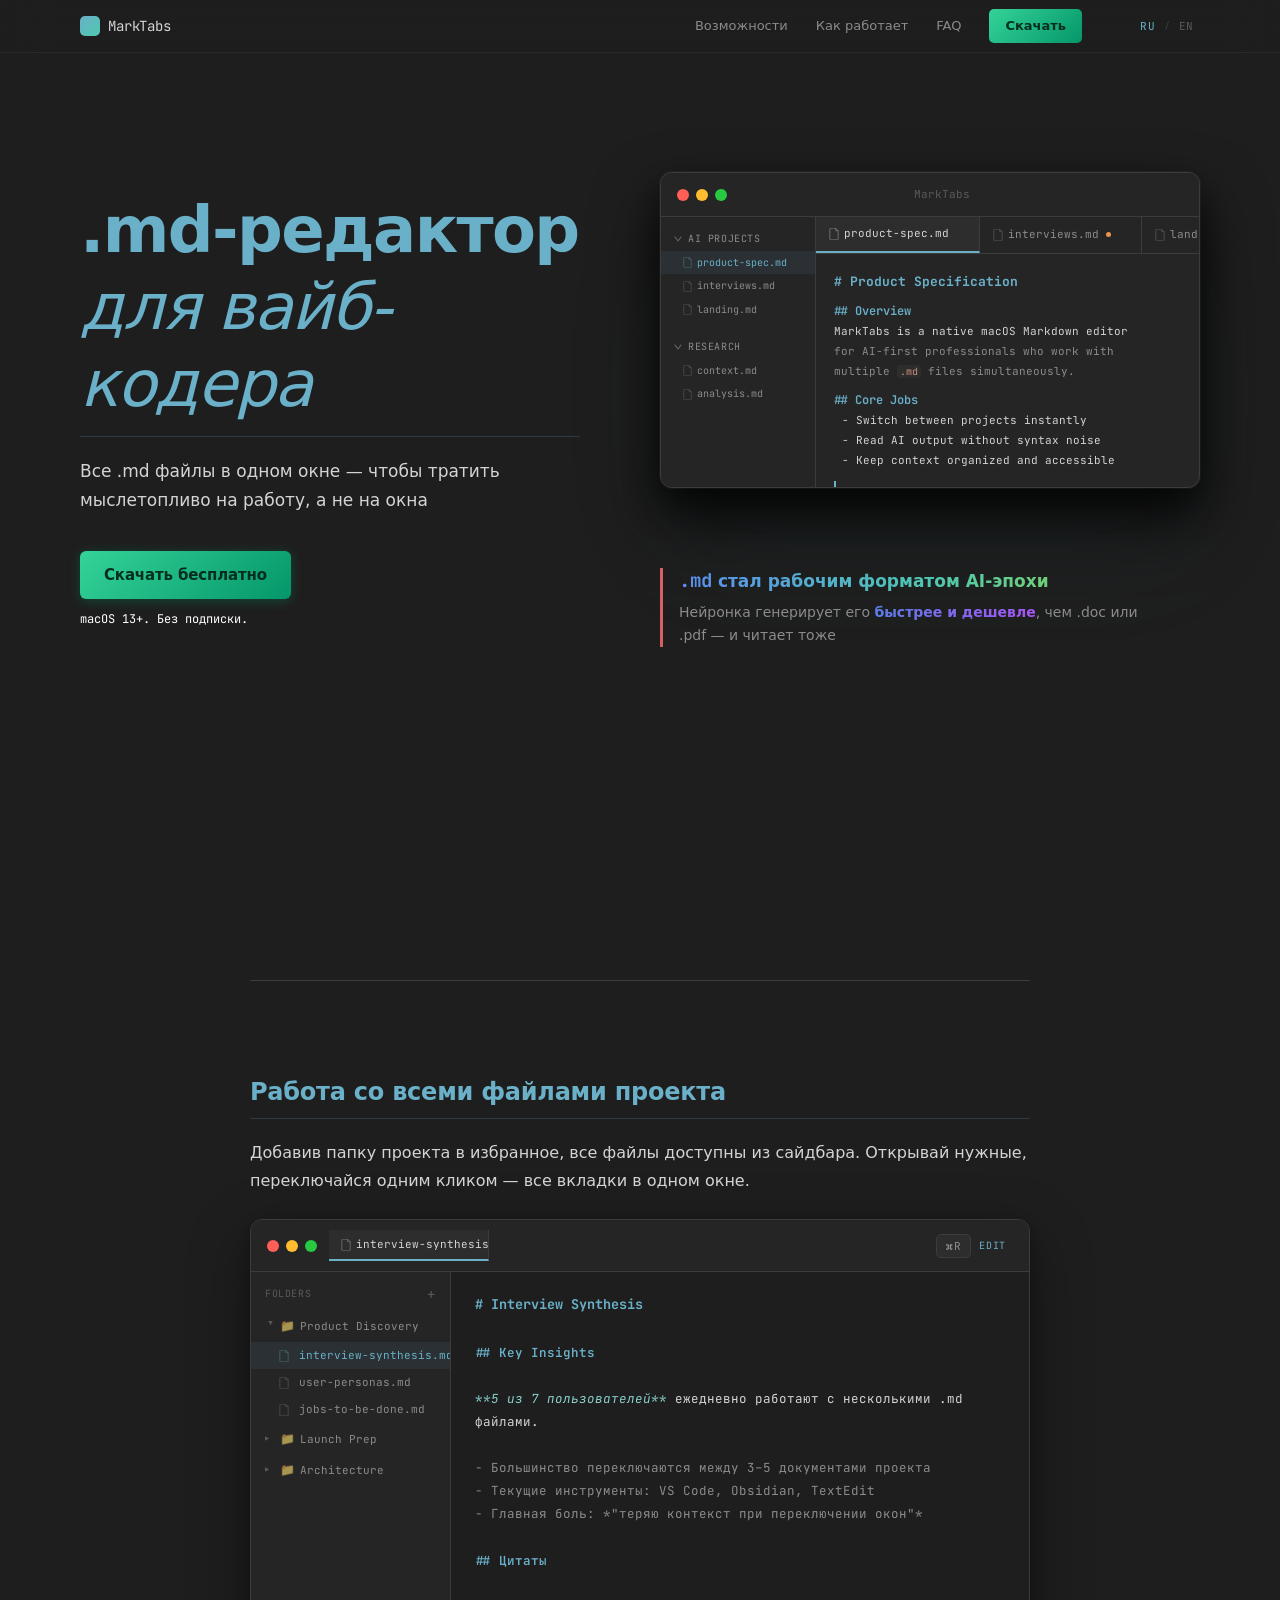
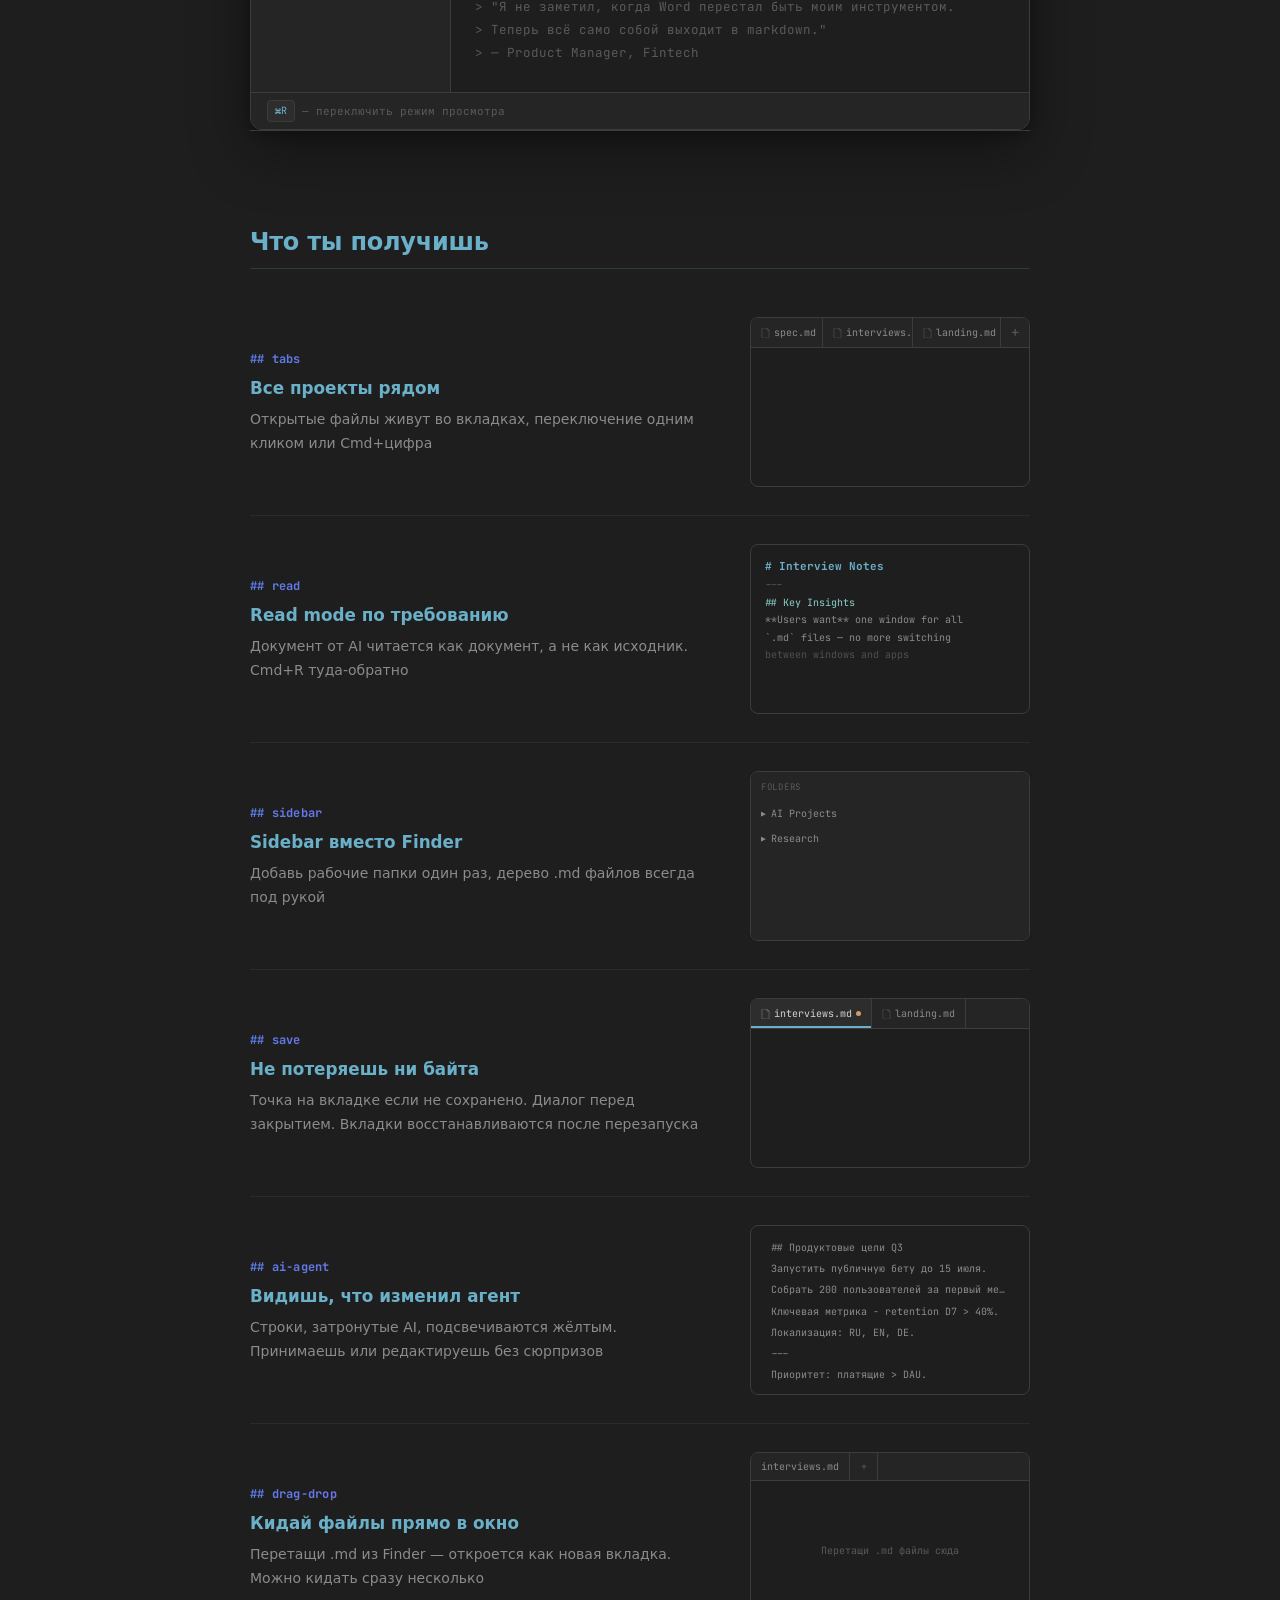
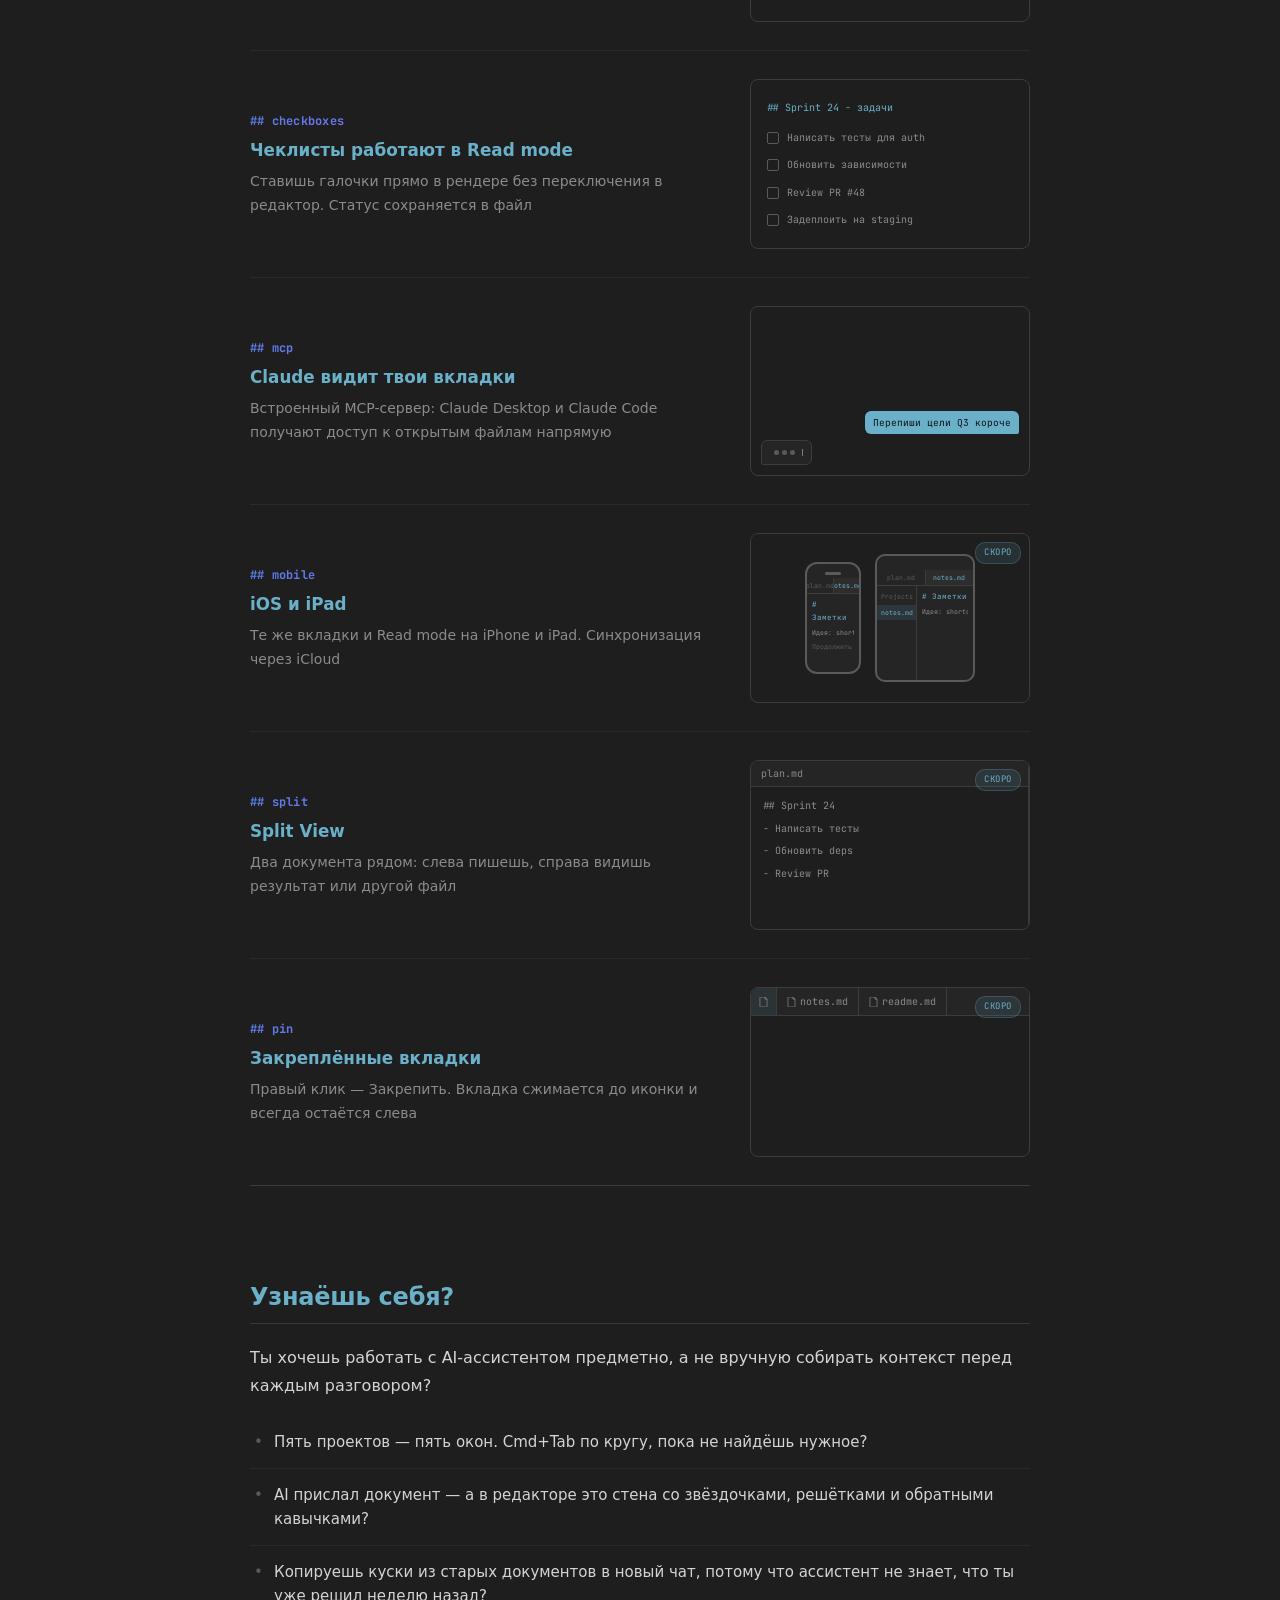
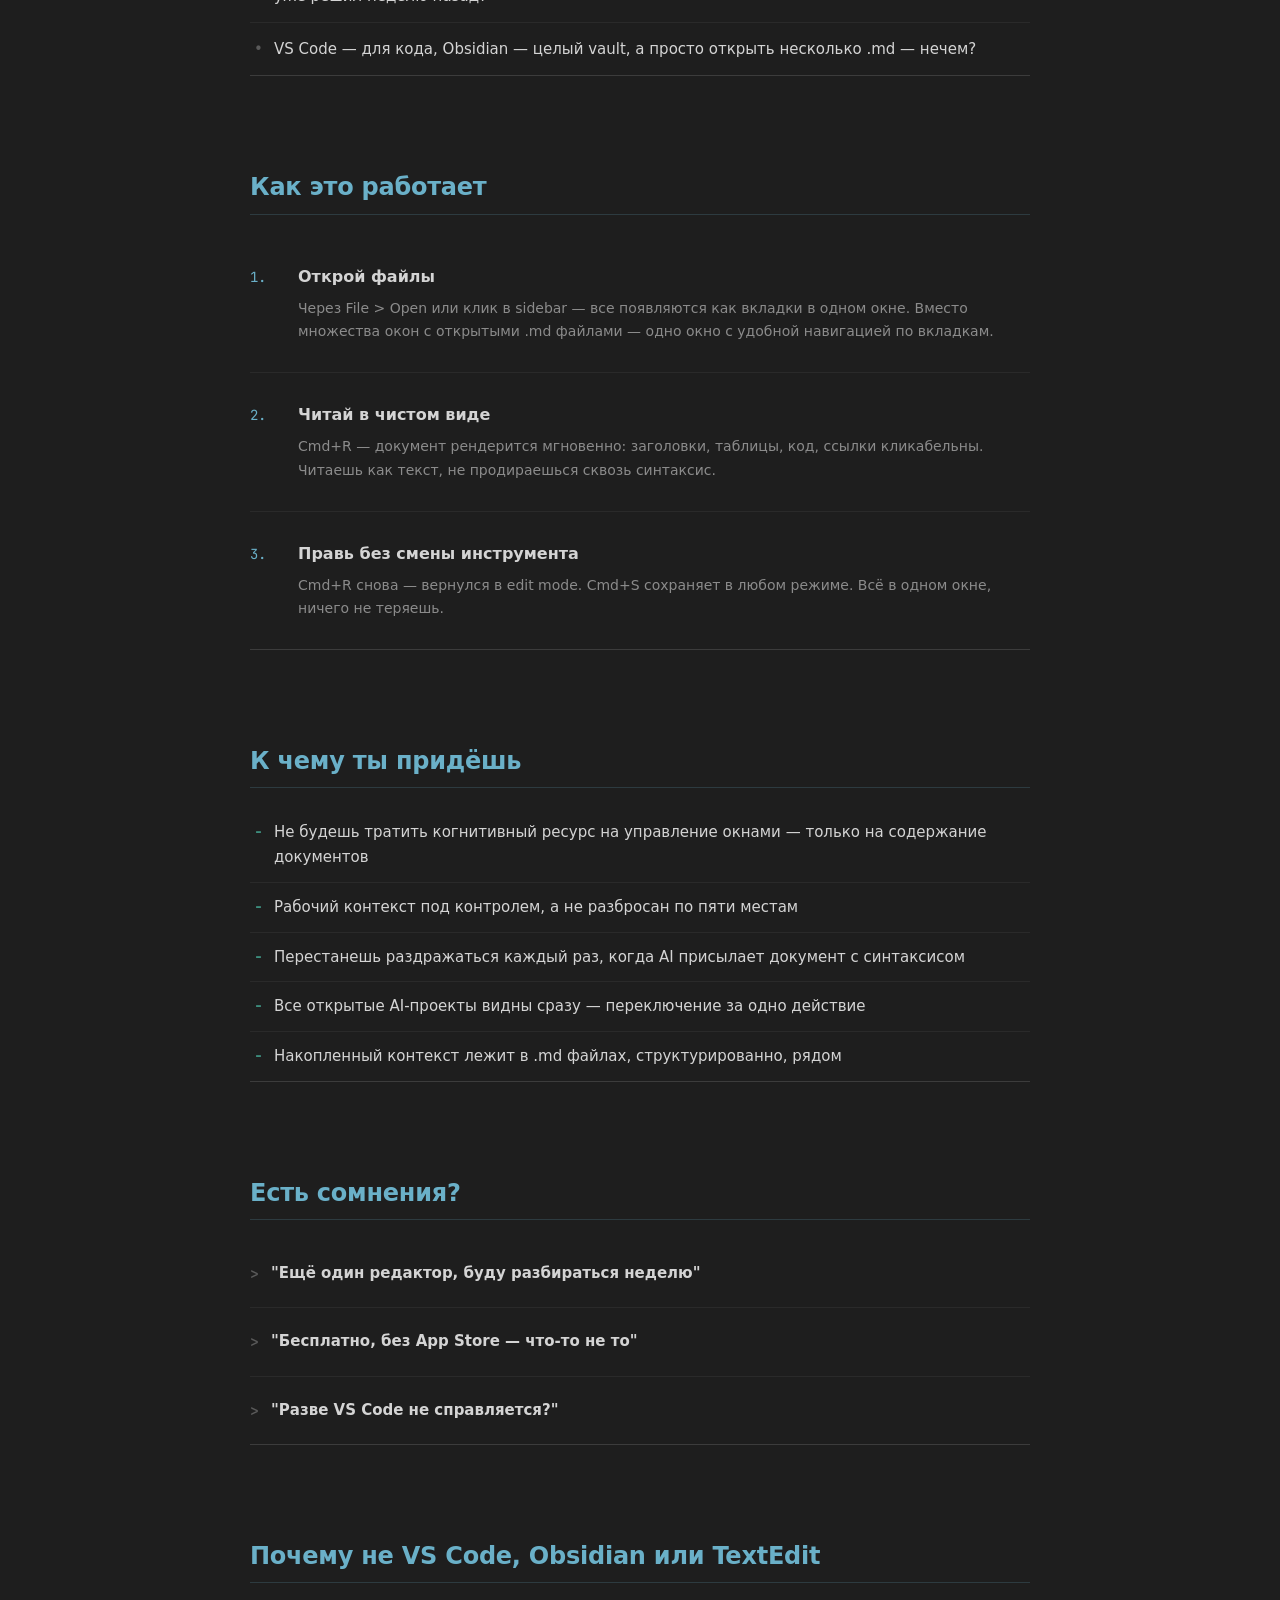
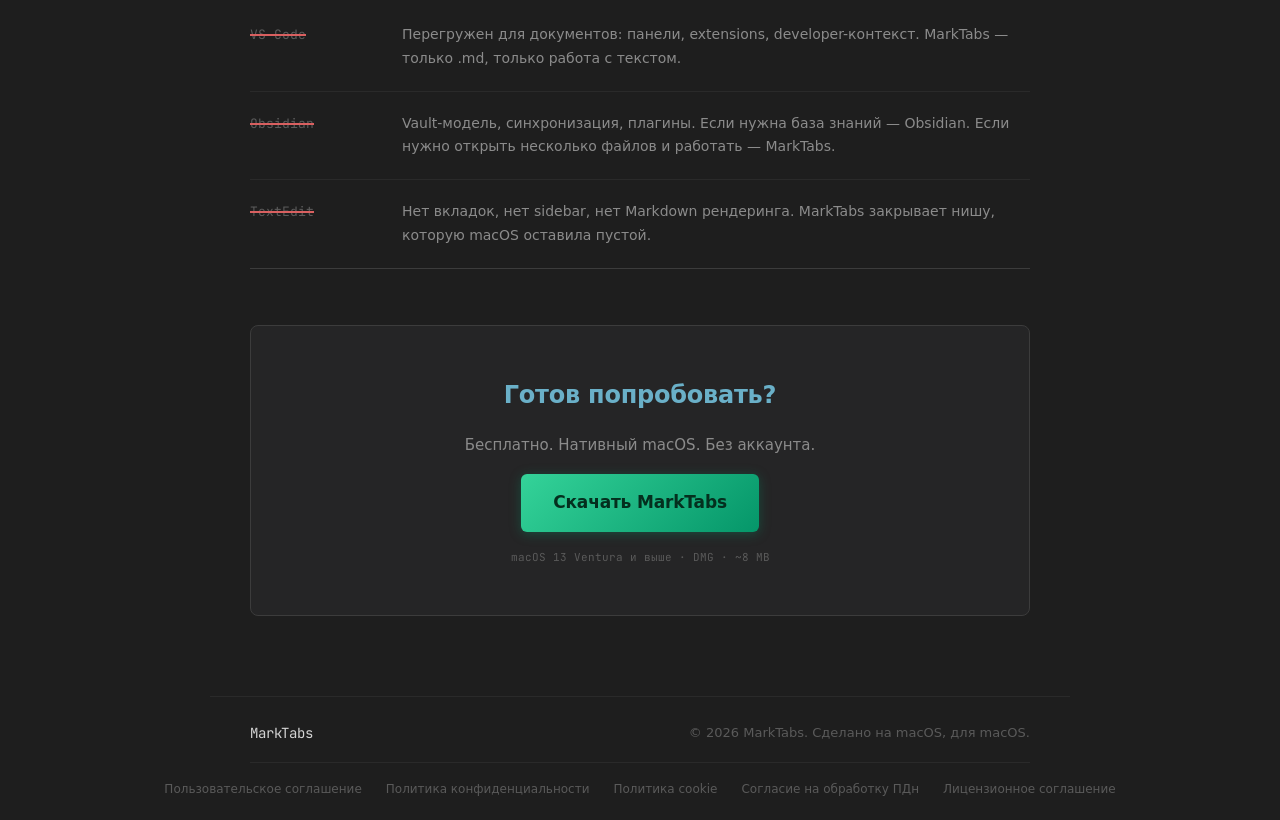
==== commit 7a9f166f: "Fix footer layout: two-row with legal links on separate line Co-Authored-By: Claude Sonnet 4.6 <nore" ====
--- a/index.html
+++ b/index.html
@@ -656,8 +656,11 @@
   </main>
 
   <footer class="footer footer-main">
-    <span class="logo">MarkTabs</span>
-    <nav class="footer-legal-nav">
+    <div class="footer-top">
+      <span class="logo">MarkTabs</span>
+      <span class="footer-copy" data-i18n="footer_copy">© 2026 MarkTabs. Сделано на macOS, для macOS.</span>
+    </div>
+    <div class="footer-bottom">
       <div class="footer-legal-links" id="footer-links-ru">
         <a href="legal/terms/">Пользовательское соглашение</a>
         <a href="legal/privacy/">Политика конфиденциальности</a>
@@ -671,8 +674,7 @@
         <a href="legal/cookies/">Cookie Policy</a>
         <a href="legal/eula/">End User License Agreement</a>
       </div>
-    </nav>
-    <span class="footer-copy" data-i18n="footer_copy">© 2026 MarkTabs. Сделано на macOS, для macOS.</span>
+    </div>
   </footer>
 
   <script src="script.js"></script>
--- a/style.css
+++ b/style.css
@@ -1050,23 +1050,47 @@
 }
 
 .footer.footer-main {
-  flex-wrap: wrap;
-  gap: 12px 0;
-}
-
-.footer.footer-main .footer-legal-nav {
-  flex: 1 1 100%;
-  order: 2;
-  padding-top: 12px;
+  flex-direction: column;
+  gap: 0;
+  padding: 24px 40px 20px;
+}
+
+.footer-top {
+  display: flex;
+  align-items: center;
+  justify-content: space-between;
+  width: 100%;
+  padding-bottom: 16px;
+}
+
+.footer-bottom {
+  width: 100%;
+  padding-top: 16px;
   border-top: 1px solid var(--border2);
 }
 
-.footer.footer-main .footer-copy {
-  order: 3;
-}
-
-.footer.footer-main .logo {
-  order: 1;
+.footer-bottom .footer-legal-links {
+  display: flex;
+  gap: 24px;
+  flex-wrap: nowrap;
+  white-space: nowrap;
+}
+
+.footer-bottom .footer-legal-links a {
+  font-size: 12px;
+  color: var(--fg3);
+  text-decoration: none;
+}
+
+.footer-bottom .footer-legal-links a:hover {
+  color: var(--fg2);
+}
+
+@media (max-width: 860px) {
+  .footer-bottom .footer-legal-links {
+    flex-wrap: wrap;
+    gap: 10px 20px;
+  }
 }
 
 /* =============================================
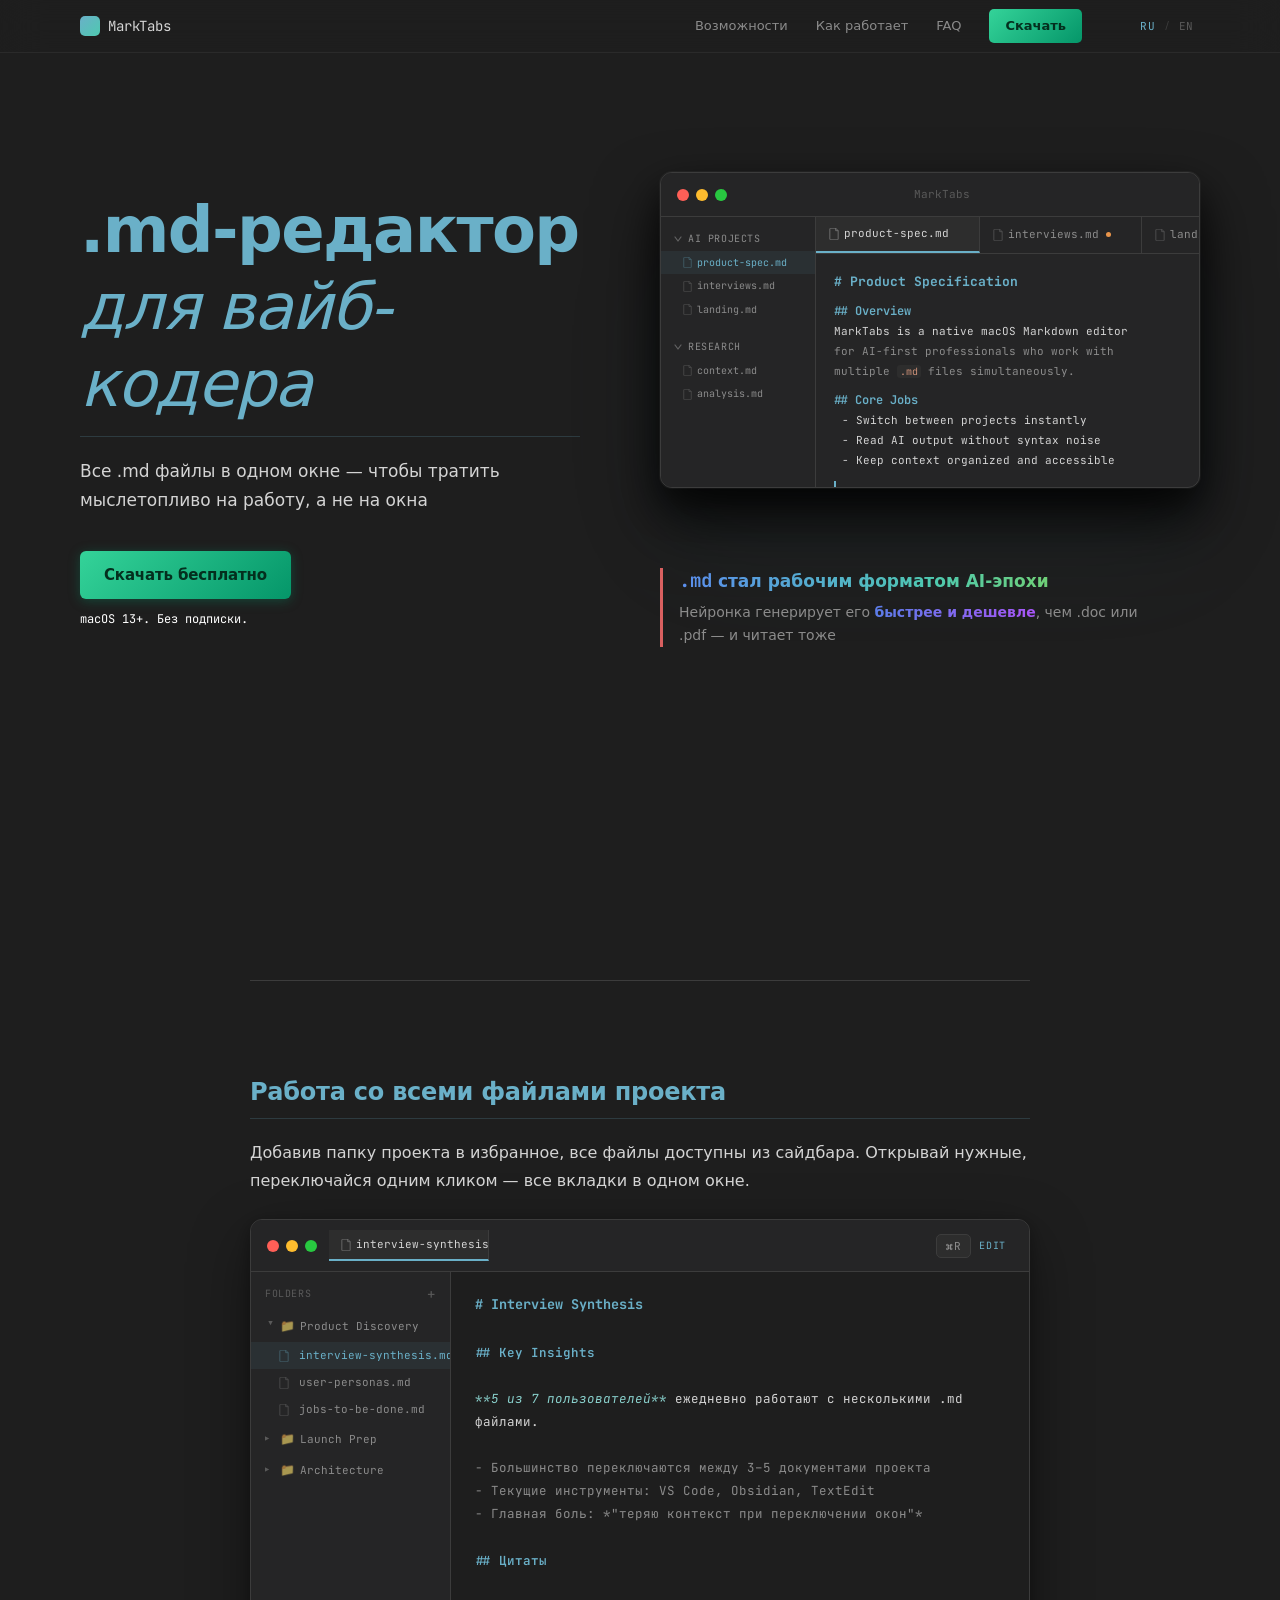
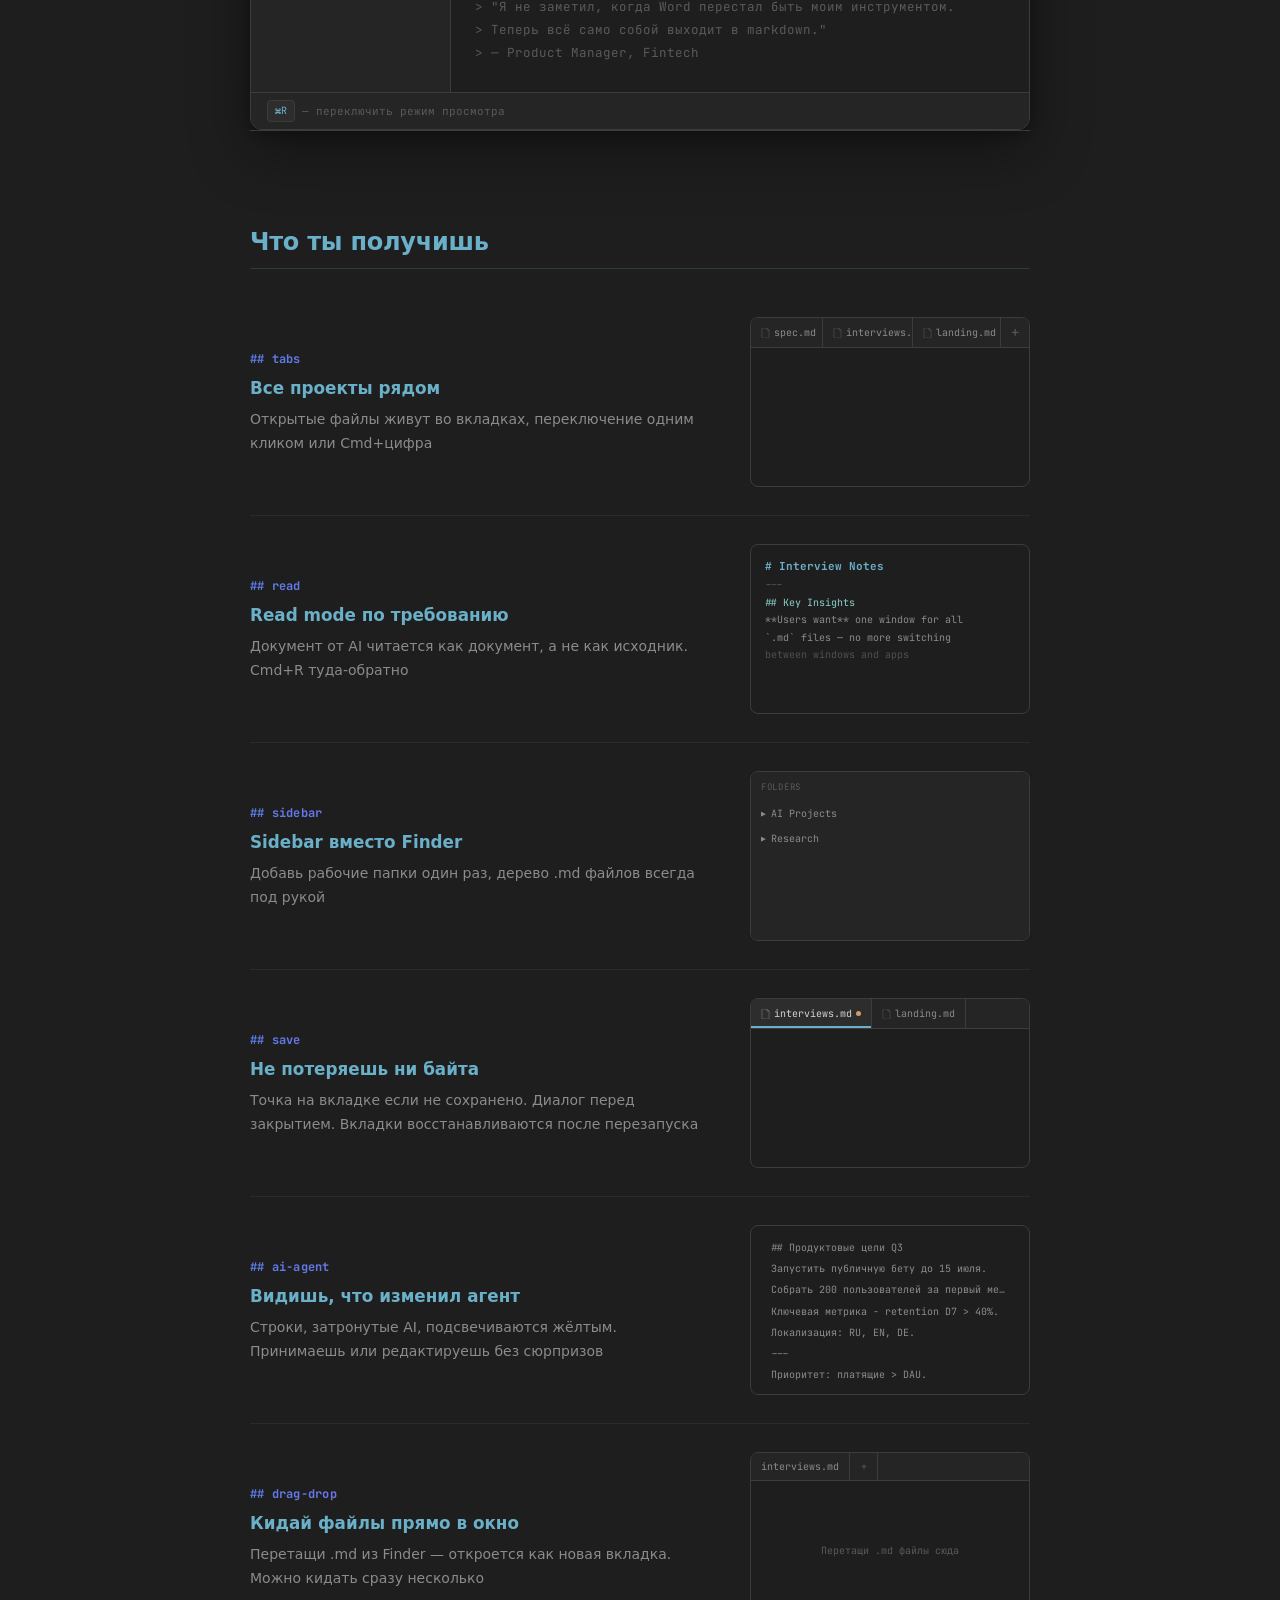
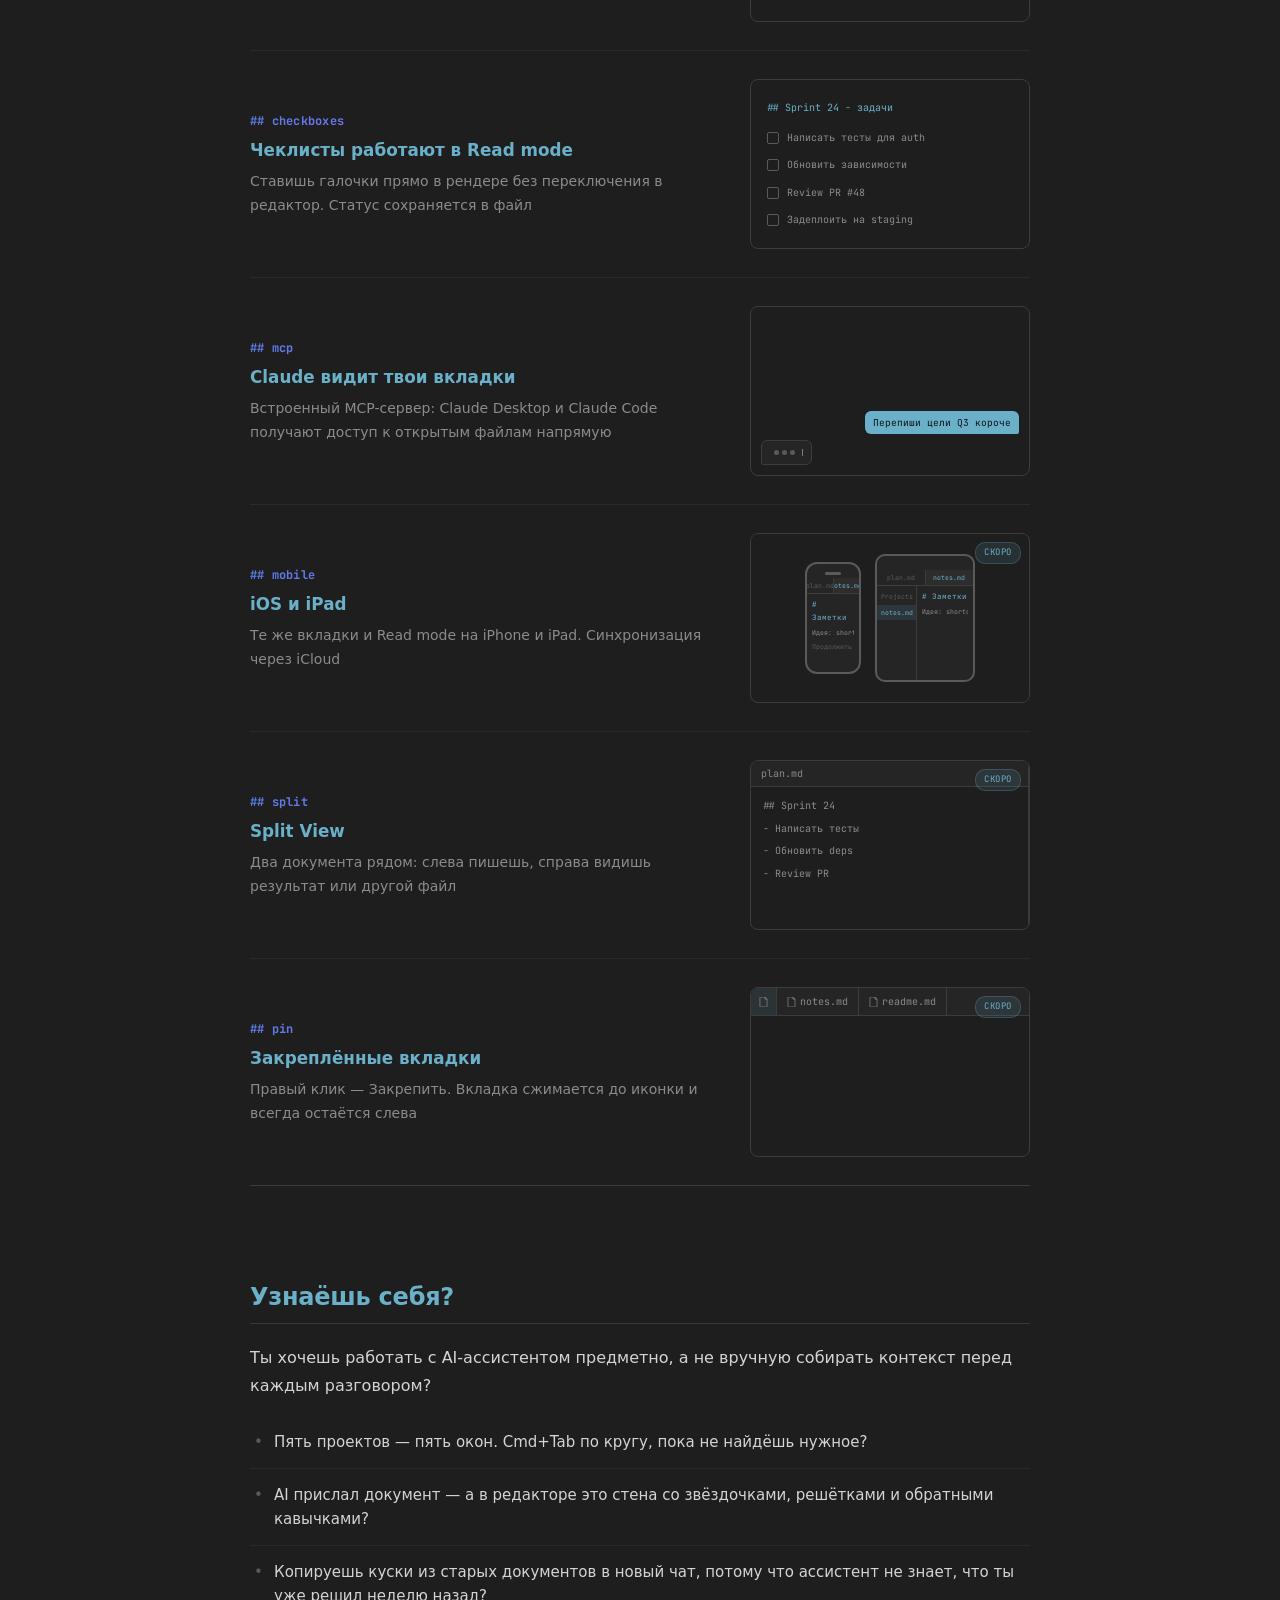
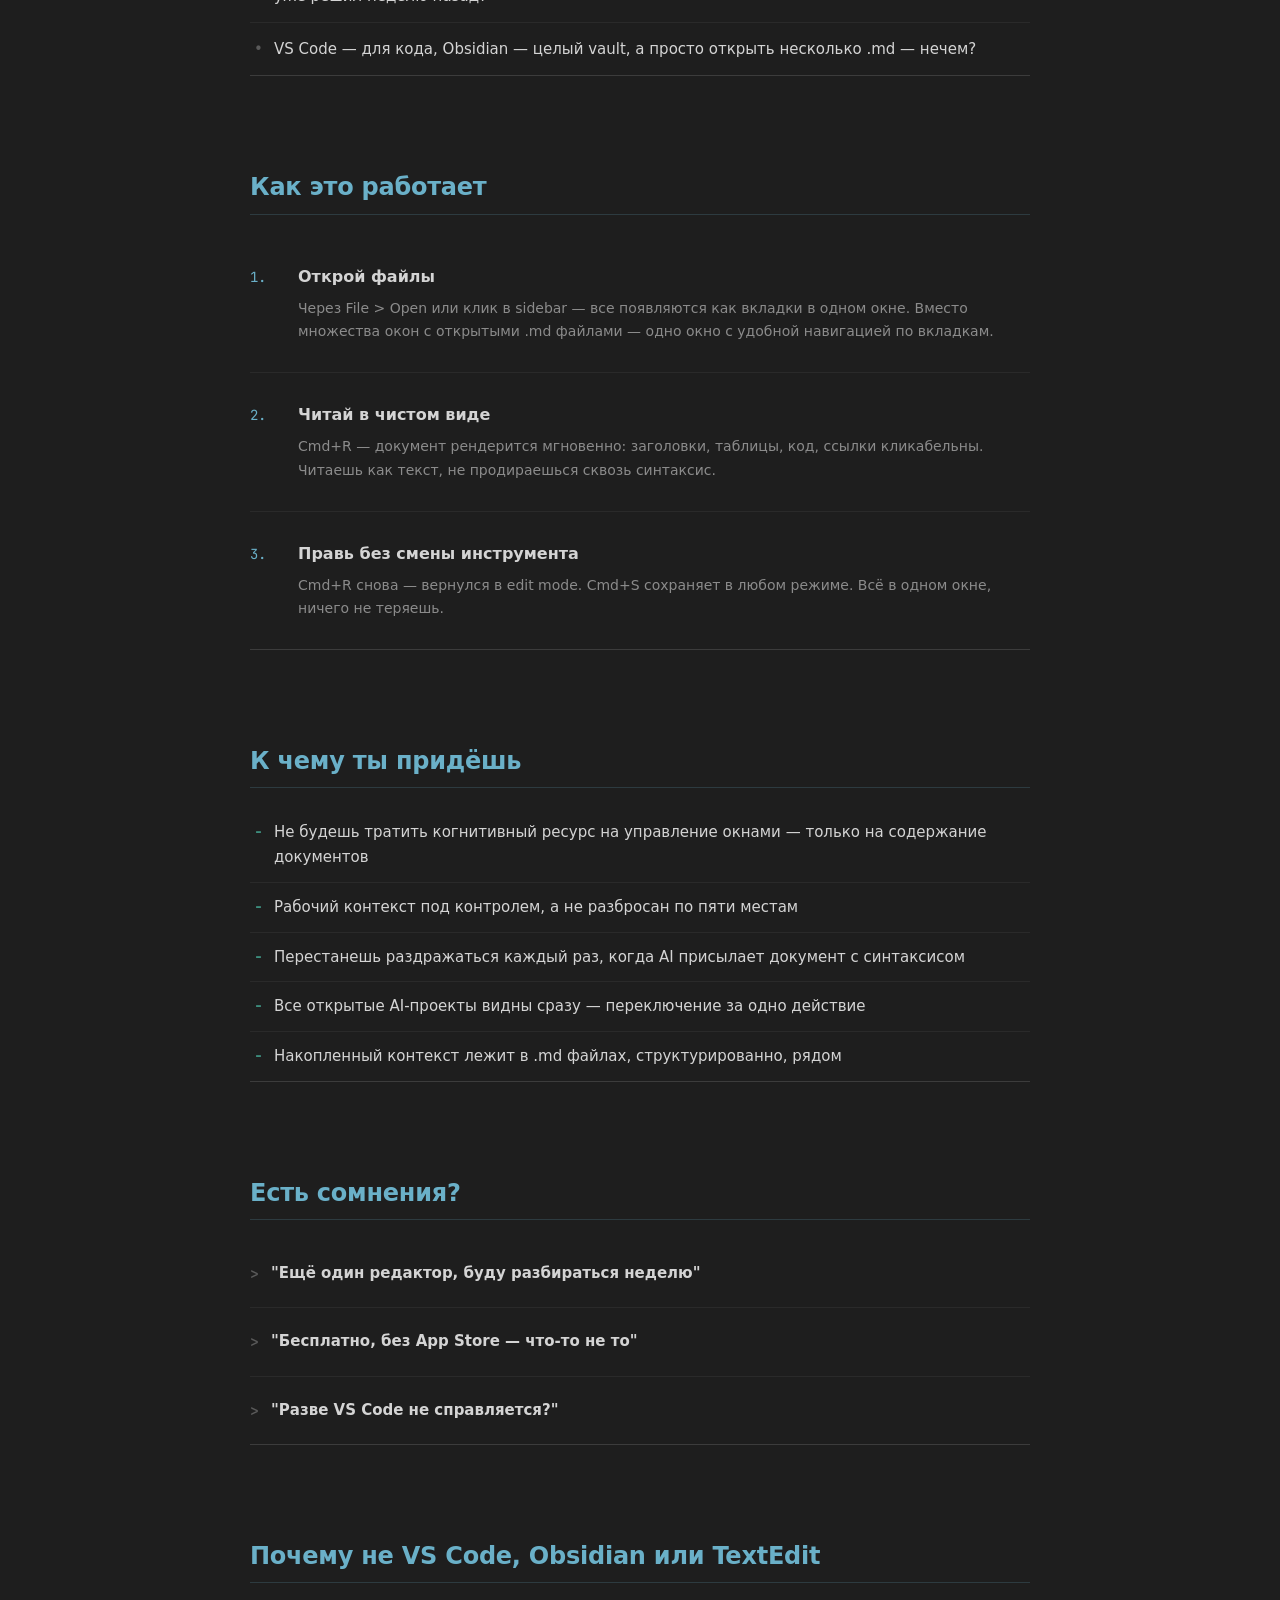
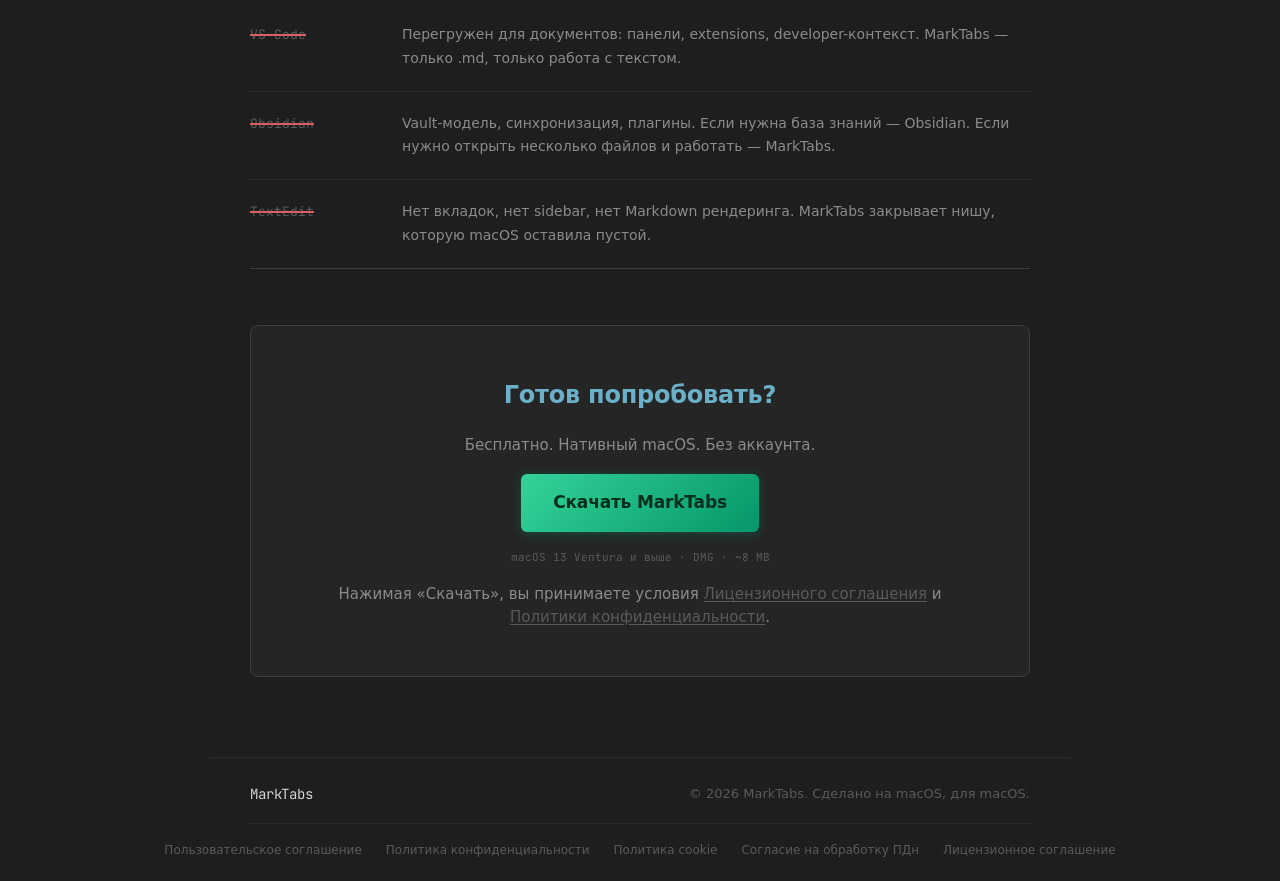
==== commit ef728672: "Add EULA + Privacy Policy disclaimer below download button" ====
--- a/index.html
+++ b/index.html
@@ -650,6 +650,7 @@
         <p data-i18n="dl_sub">Бесплатно. Нативный macOS. Без аккаунта.</p>
         <a href="#" class="btn-primary btn-large" data-i18n="dl_cta">Скачать MarkTabs</a>
         <span class="dl-meta" data-i18n="dl_meta">macOS 13 Ventura и выше · DMG · ~8 MB</span>
+        <p class="dl-disclaimer" data-i18n="dl_disclaimer">Нажимая «Скачать», вы принимаете условия <a href="legal/eula/">Лицензионного соглашения</a> и <a href="legal/privacy/">Политики конфиденциальности</a>.</p>
       </div>
     </section>
 
--- a/style.css
+++ b/style.css
@@ -1031,6 +1031,21 @@
   color: var(--fg3);
 }
 
+.dl-disclaimer {
+  font-size: 11px;
+  color: var(--fg3);
+  margin: 0;
+  line-height: 1.5;
+}
+.dl-disclaimer a {
+  color: var(--fg3);
+  text-decoration: underline;
+  text-underline-offset: 2px;
+}
+.dl-disclaimer a:hover {
+  color: var(--fg2);
+}
+
 /* =============================================
    FOOTER
    ============================================= */
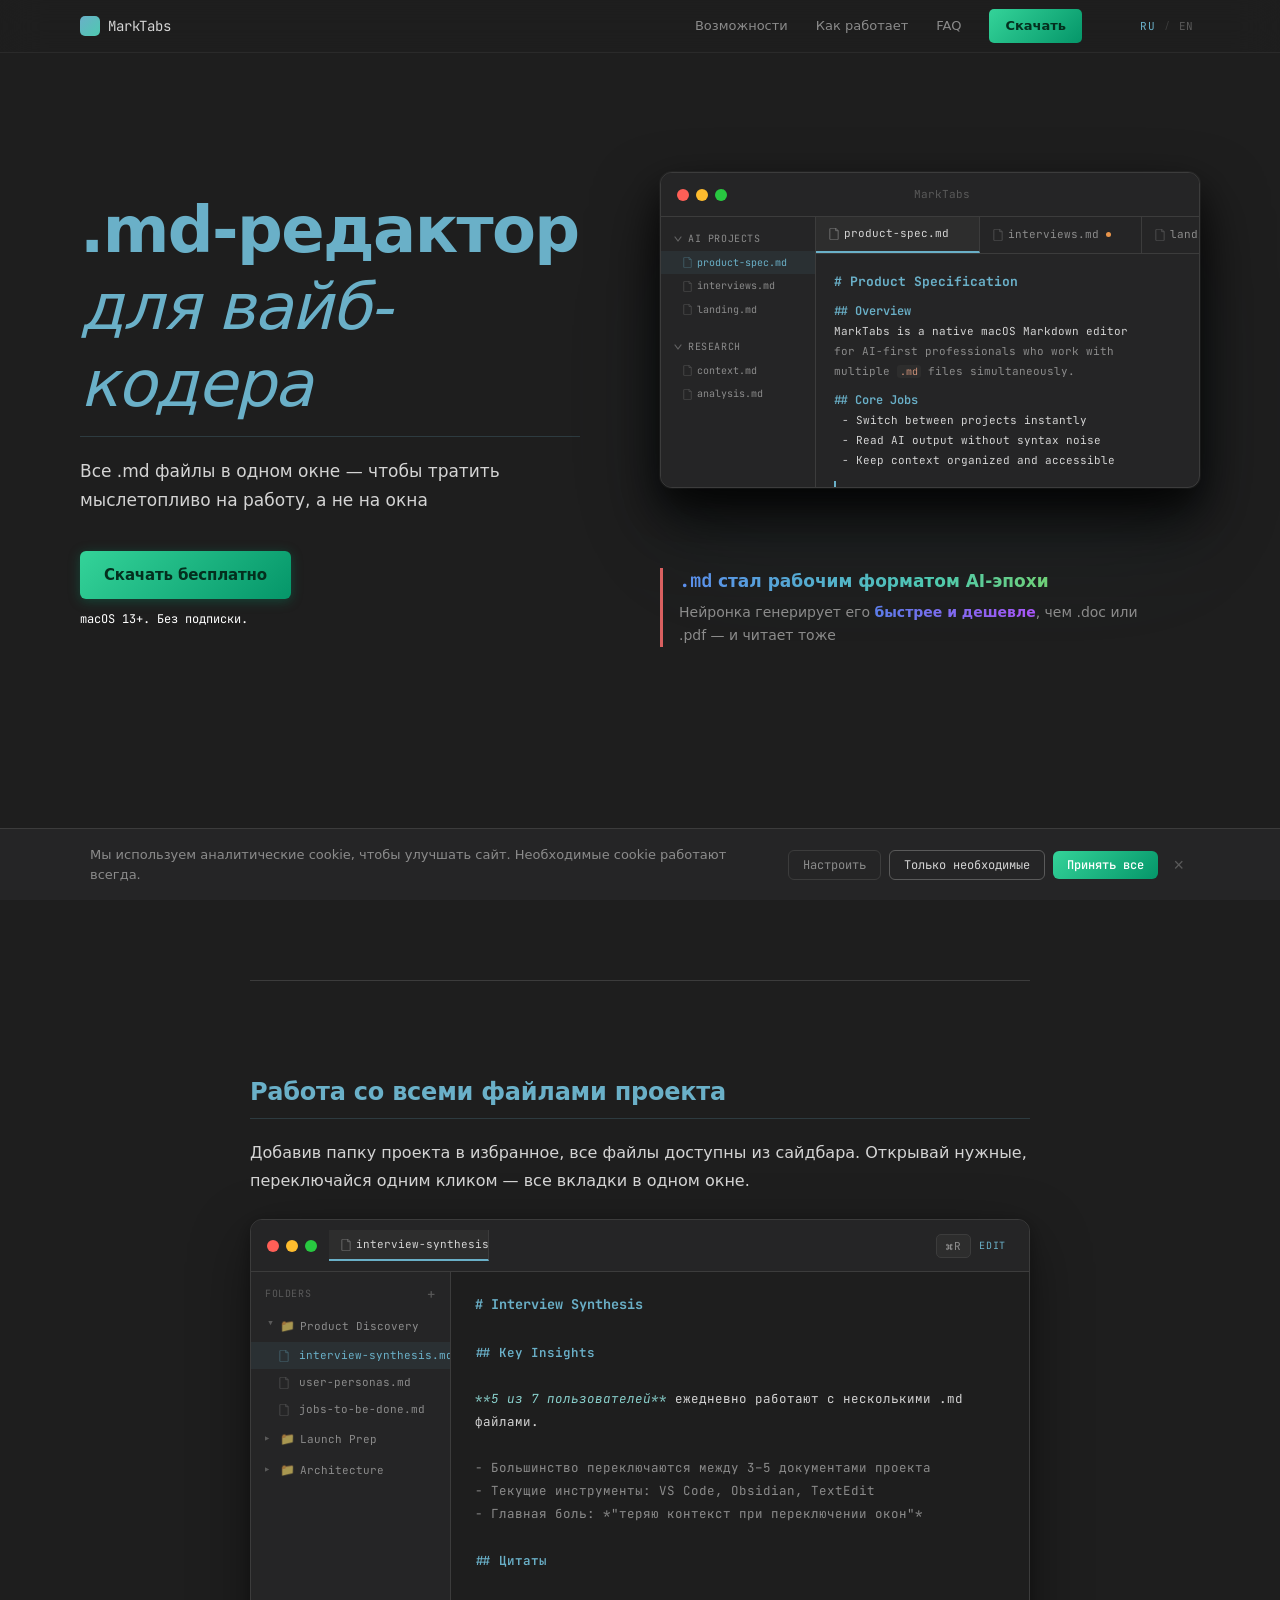
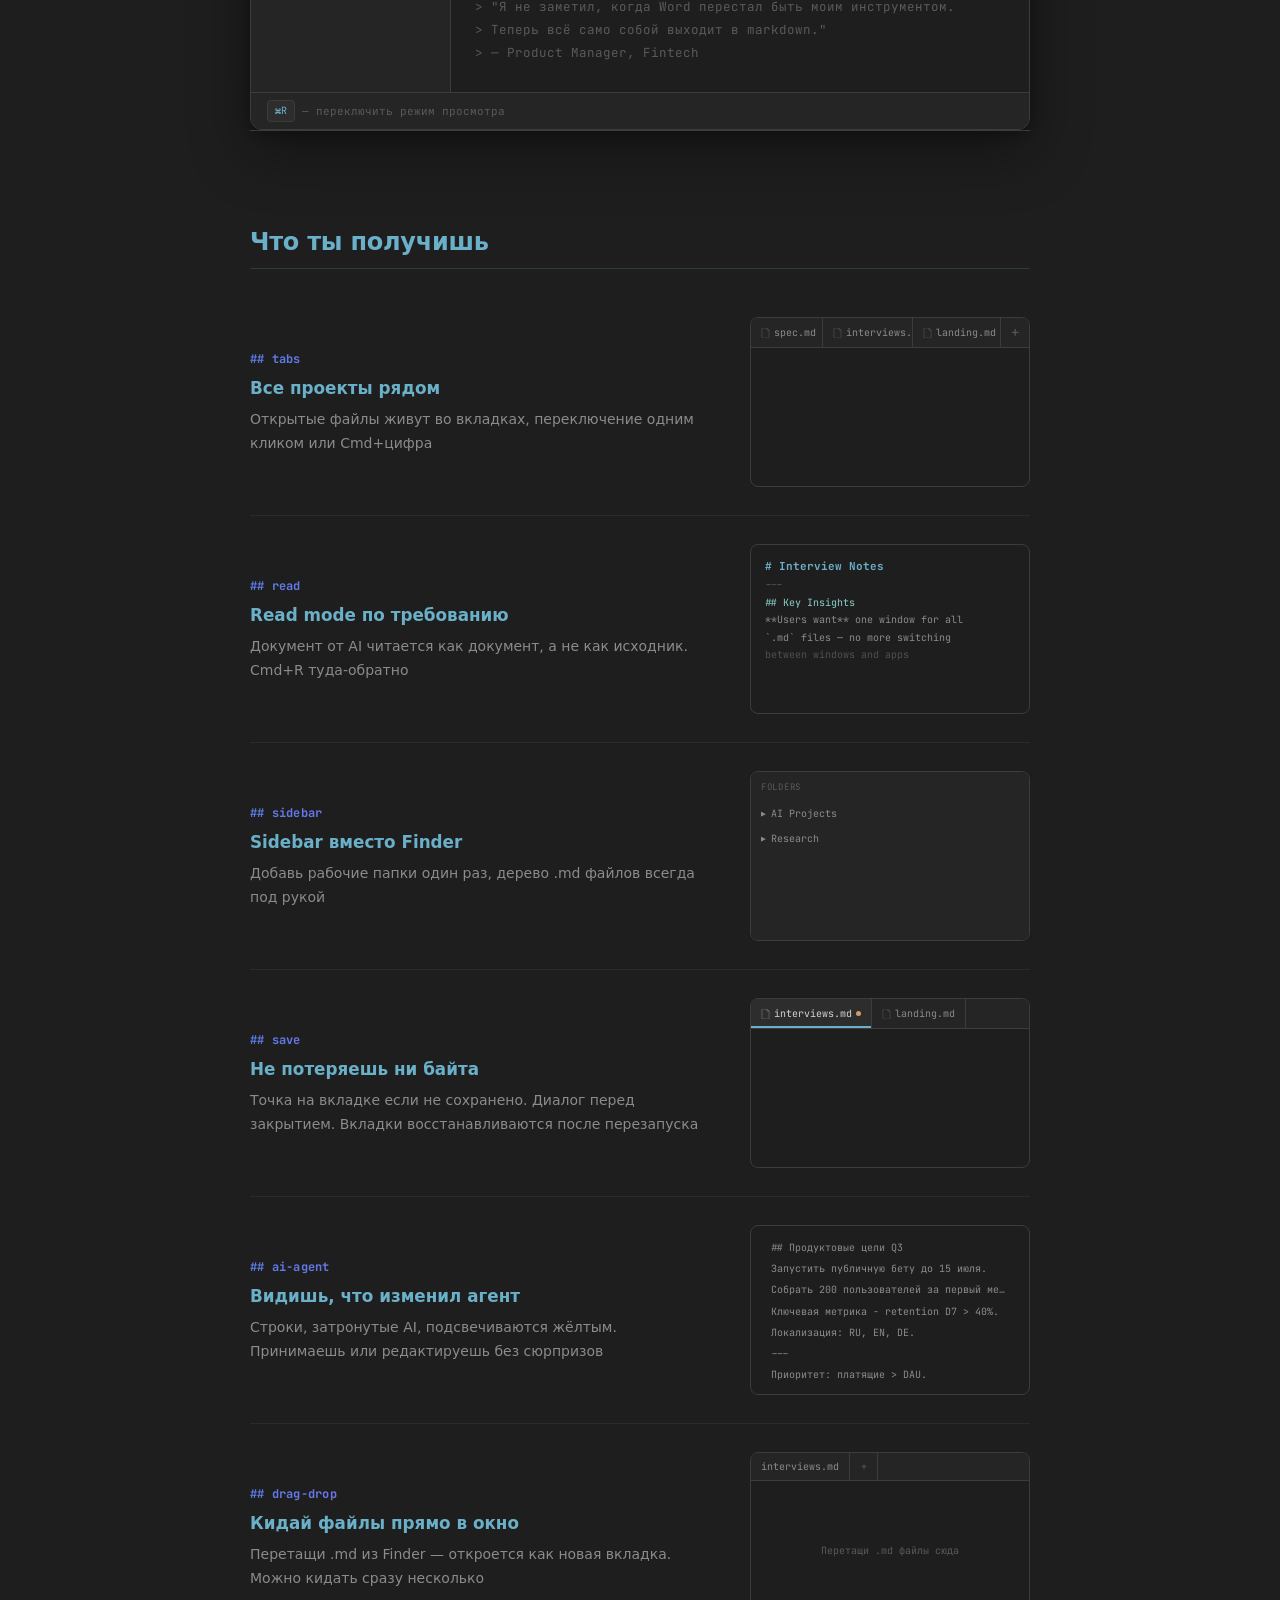
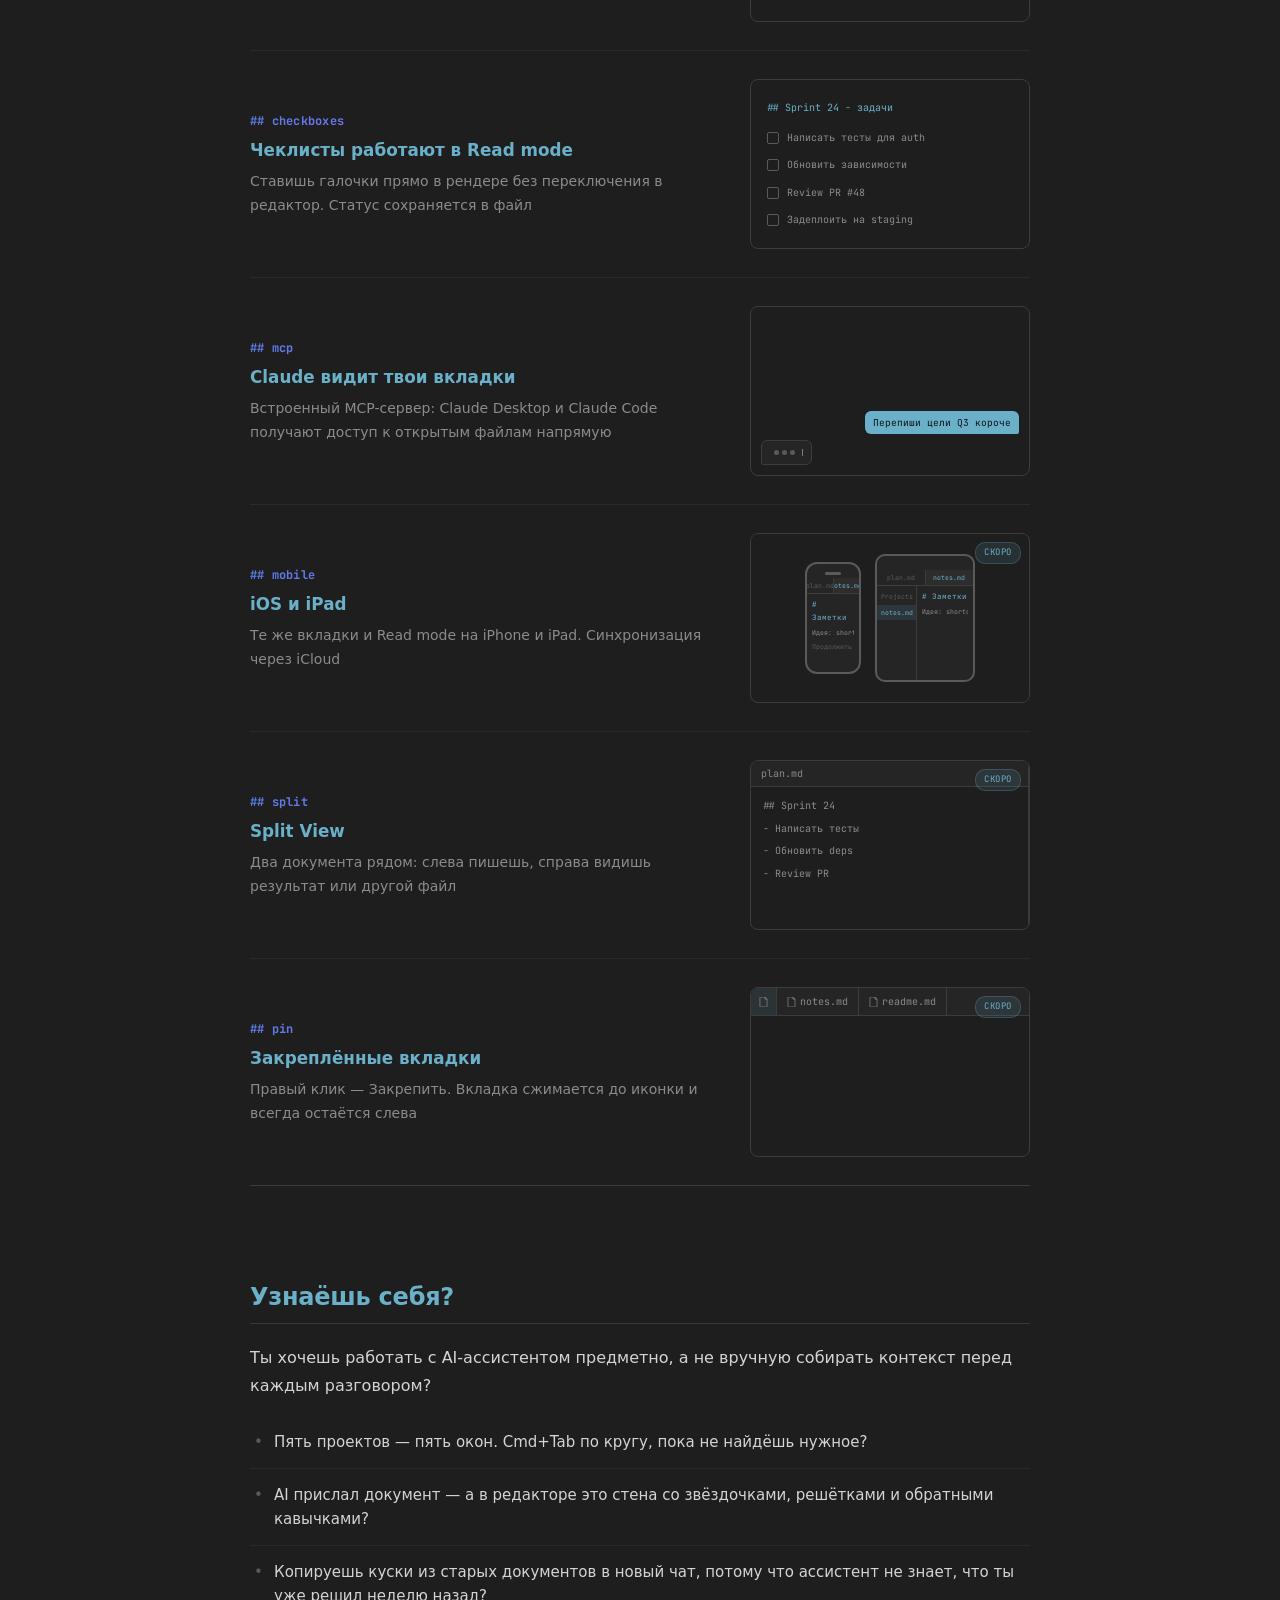
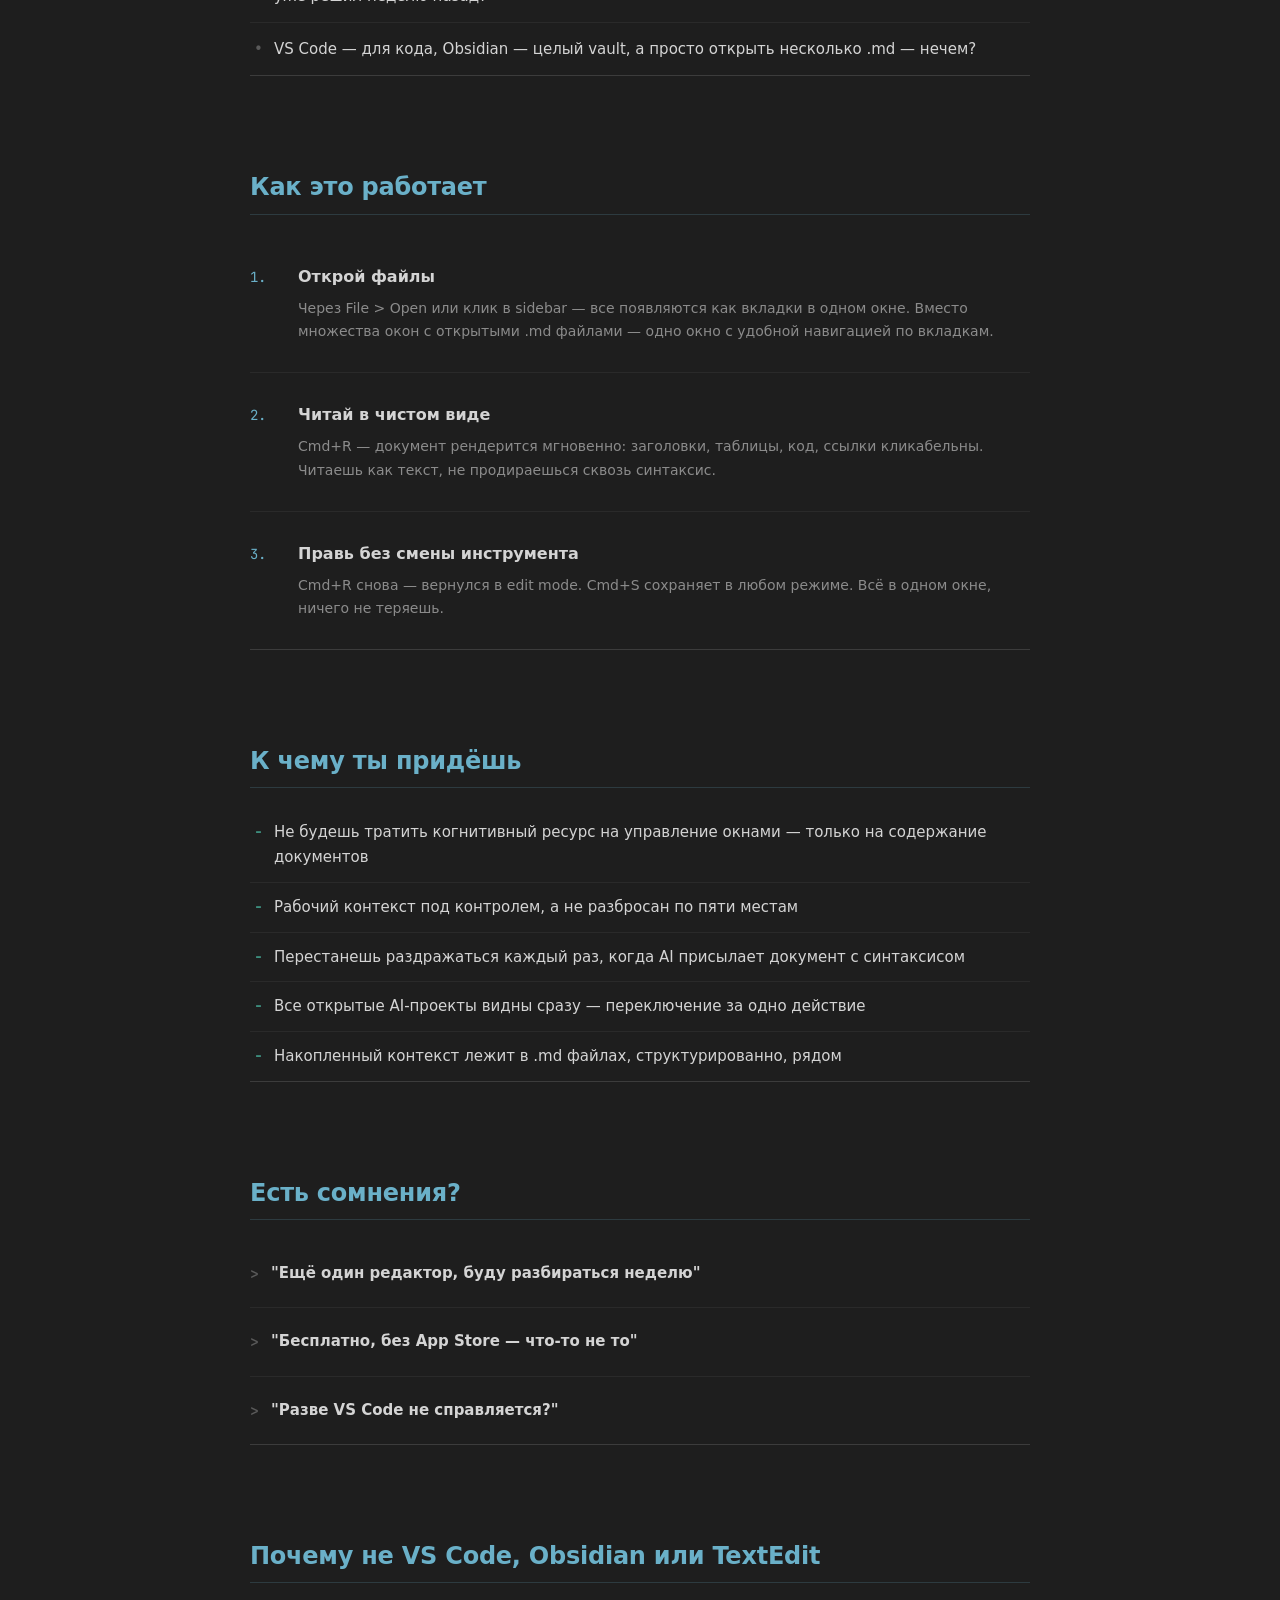
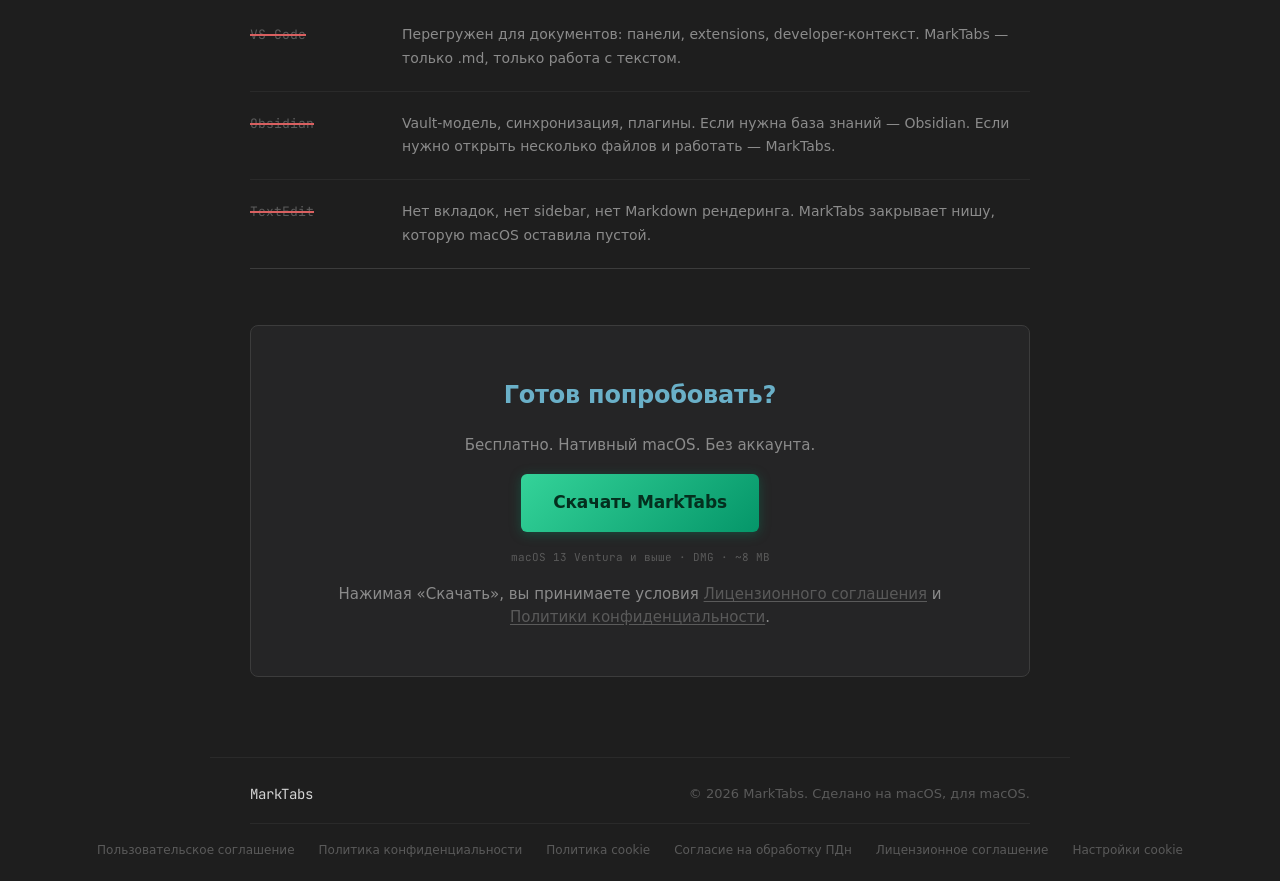
==== commit a31cbd3c: "Task 35: cookie consent banner + analytics gating behind consent" ====
--- a/index.html
+++ b/index.html
@@ -16,8 +16,7 @@
        После этого поставь enabled: true в analytics/landing-tracking.js
        ========================================================= -->
 
-  <!-- Amplitude Browser SDK (включён по умолчанию) -->
-  <script src="https://cdn.amplitude.com/libs/analytics-browser-2.11.1-min.js.gz"></script>
+  <!-- Amplitude SDK загружается динамически только после согласия (см. cookie-consent.js) -->
 
   <!-- Яндекс.Метрика
        1. Замени XXXXXXXX на свой ID счётчика
@@ -668,16 +667,19 @@
         <a href="legal/cookies/">Политика cookie</a>
         <a href="legal/consent/">Согласие на обработку ПДн</a>
         <a href="legal/eula/">Лицензионное соглашение</a>
+        <a href="#" class="footer-cookie-settings" onclick="window.CookieConsent&&window.CookieConsent.openSettings();return false;">Настройки cookie</a>
       </div>
       <div class="footer-legal-links" id="footer-links-en" style="display:none">
         <a href="legal/terms/">Terms of Use</a>
         <a href="legal/privacy/">Privacy Policy</a>
         <a href="legal/cookies/">Cookie Policy</a>
         <a href="legal/eula/">End User License Agreement</a>
+        <a href="#" class="footer-cookie-settings" onclick="window.CookieConsent&&window.CookieConsent.openSettings();return false;">Cookie settings</a>
       </div>
     </div>
   </footer>
 
+  <script src="cookie-consent.js"></script>
   <script src="script.js"></script>
   <script src="analytics/landing-tracking.js"></script>
 </body>
--- a/style.css
+++ b/style.css
@@ -2617,3 +2617,259 @@
 .footer-legal-links a:hover {
   color: var(--fg2);
 }
+
+/* =============================================
+   COOKIE CONSENT BANNER + MODAL
+   ============================================= */
+
+/* Banner */
+.ck-banner {
+  position: fixed;
+  bottom: 0;
+  left: 0;
+  right: 0;
+  z-index: 9999;
+  background: var(--bg2);
+  border-top: 1px solid var(--border);
+  padding: 16px 24px;
+}
+
+.ck-banner-inner {
+  max-width: 1100px;
+  margin: 0 auto;
+  display: flex;
+  align-items: center;
+  gap: 16px;
+  position: relative;
+  padding-right: 32px;
+}
+
+.ck-banner-text {
+  flex: 1;
+  font-size: 13px;
+  color: var(--fg2);
+  margin: 0;
+  line-height: 1.5;
+}
+
+.ck-banner-actions {
+  display: flex;
+  align-items: center;
+  gap: 8px;
+  flex-shrink: 0;
+}
+
+/* Buttons */
+.ck-btn {
+  font-family: var(--font-mono);
+  font-size: 12px;
+  padding: 8px 14px;
+  border-radius: 6px;
+  cursor: pointer;
+  white-space: nowrap;
+  transition: filter 0.15s, background 0.15s;
+  line-height: 1;
+}
+
+.ck-ghost {
+  background: transparent;
+  border: 1px solid var(--border);
+  color: var(--fg2);
+}
+.ck-ghost:hover { border-color: var(--fg3); color: var(--fg); }
+
+.ck-secondary {
+  background: transparent;
+  border: 1px solid var(--fg3);
+  color: var(--fg);
+}
+.ck-secondary:hover { border-color: var(--fg2); }
+
+.ck-primary {
+  background: linear-gradient(135deg, #34d399 0%, #059669 100%);
+  border: none;
+  color: #fff;
+  font-weight: 500;
+}
+.ck-primary:hover { filter: brightness(1.1); }
+
+/* Close button */
+.ck-close {
+  background: none;
+  border: none;
+  color: var(--fg3);
+  font-size: 18px;
+  cursor: pointer;
+  line-height: 1;
+  padding: 2px 6px;
+  position: absolute;
+  right: 0;
+  top: 50%;
+  transform: translateY(-50%);
+}
+.ck-close:hover { color: var(--fg); }
+
+/* Modal overlay */
+.ck-overlay {
+  position: fixed;
+  inset: 0;
+  z-index: 10000;
+  background: rgba(0, 0, 0, 0.7);
+  display: flex;
+  align-items: center;
+  justify-content: center;
+  padding: 20px;
+}
+
+.ck-modal {
+  background: var(--bg2);
+  border: 1px solid var(--border);
+  border-radius: var(--radius);
+  width: 100%;
+  max-width: 520px;
+  max-height: 90vh;
+  overflow-y: auto;
+  display: flex;
+  flex-direction: column;
+}
+
+.ck-modal-hdr {
+  display: flex;
+  align-items: center;
+  justify-content: space-between;
+  padding: 20px 24px 16px;
+  border-bottom: 1px solid var(--border);
+}
+
+.ck-modal-title {
+  font-size: 15px;
+  font-weight: 600;
+  color: var(--head);
+  margin: 0;
+  letter-spacing: -0.01em;
+}
+
+.ck-modal-hdr .ck-close {
+  position: static;
+  transform: none;
+}
+
+.ck-modal-body {
+  padding: 0;
+}
+
+.ck-category {
+  padding: 20px 24px;
+  border-bottom: 1px solid var(--border2);
+}
+
+.ck-category:last-child {
+  border-bottom: none;
+}
+
+.ck-cat-hdr {
+  display: flex;
+  align-items: flex-start;
+  gap: 16px;
+}
+
+.ck-cat-info {
+  flex: 1;
+}
+
+.ck-cat-info h3 {
+  font-size: 13px;
+  font-weight: 600;
+  color: var(--fg);
+  margin: 0 0 6px;
+}
+
+.ck-cat-info p {
+  font-size: 12px;
+  color: var(--fg3);
+  margin: 0;
+  line-height: 1.5;
+}
+
+.ck-always-on {
+  font-family: var(--font-mono);
+  font-size: 11px;
+  color: #34d399;
+  white-space: nowrap;
+  flex-shrink: 0;
+  margin-top: 2px;
+}
+
+/* Toggle switch */
+.ck-toggle {
+  display: inline-block;
+  cursor: pointer;
+  flex-shrink: 0;
+  margin-top: 2px;
+}
+
+.ck-toggle input {
+  position: absolute;
+  opacity: 0;
+  width: 0;
+  height: 0;
+}
+
+.ck-toggle-track {
+  display: block;
+  width: 40px;
+  height: 22px;
+  background: var(--bg4);
+  border: 1px solid var(--border);
+  border-radius: 11px;
+  position: relative;
+  transition: background 0.2s, border-color 0.2s;
+}
+
+.ck-toggle input:checked ~ .ck-toggle-track {
+  background: #059669;
+  border-color: #059669;
+}
+
+.ck-toggle-thumb {
+  position: absolute;
+  top: 2px;
+  left: 2px;
+  width: 16px;
+  height: 16px;
+  background: var(--fg3);
+  border-radius: 50%;
+  transition: transform 0.2s, background 0.2s;
+}
+
+.ck-toggle input:checked ~ .ck-toggle-track .ck-toggle-thumb {
+  transform: translateX(18px);
+  background: #fff;
+}
+
+.ck-modal-ftr {
+  display: flex;
+  gap: 8px;
+  justify-content: flex-end;
+  padding: 16px 24px;
+  border-top: 1px solid var(--border);
+}
+
+/* Mobile */
+@media (max-width: 680px) {
+  .ck-banner-inner {
+    flex-direction: column;
+    align-items: stretch;
+    padding-right: 0;
+    padding-top: 8px;
+  }
+  .ck-banner-actions { flex-wrap: wrap; }
+  .ck-close {
+    position: absolute;
+    top: 0;
+    right: 0;
+    transform: none;
+  }
+  .ck-modal-ftr { flex-direction: column; }
+  .ck-modal-ftr .ck-btn { width: 100%; text-align: center; }
+}
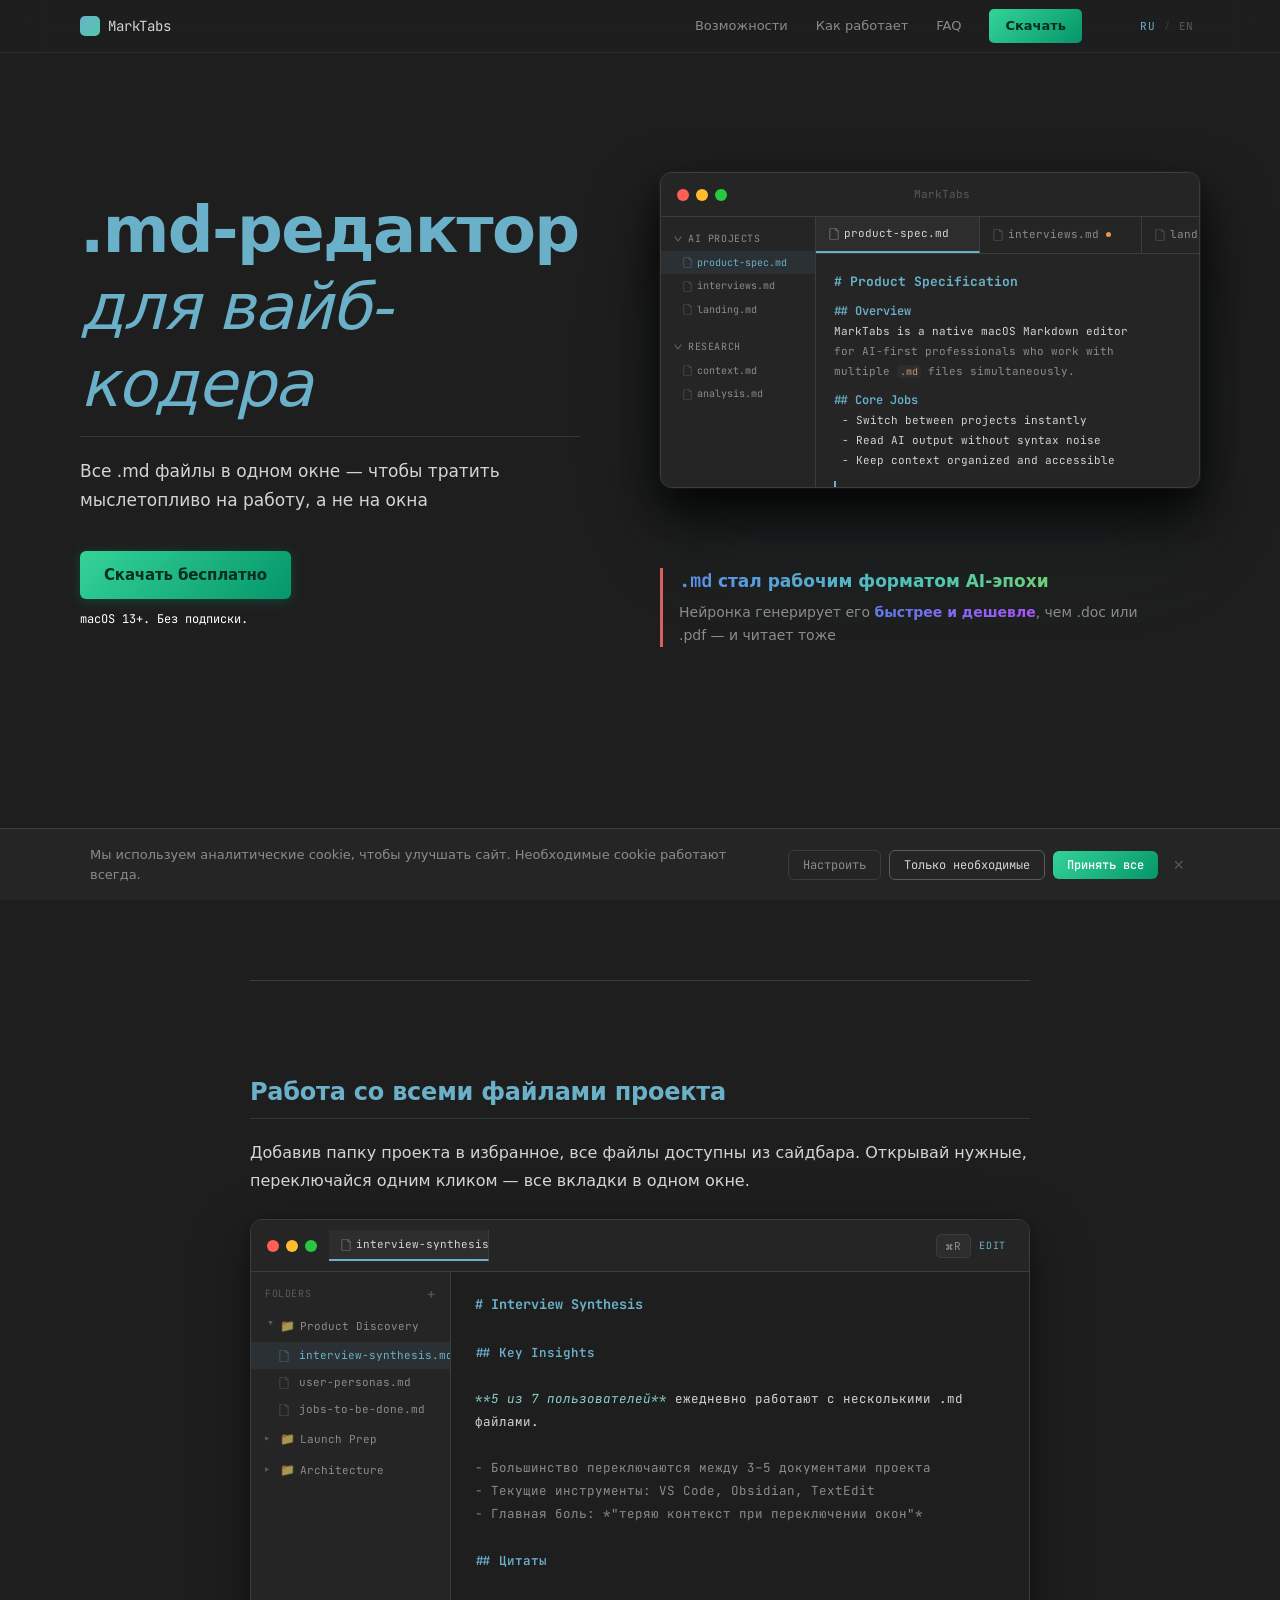
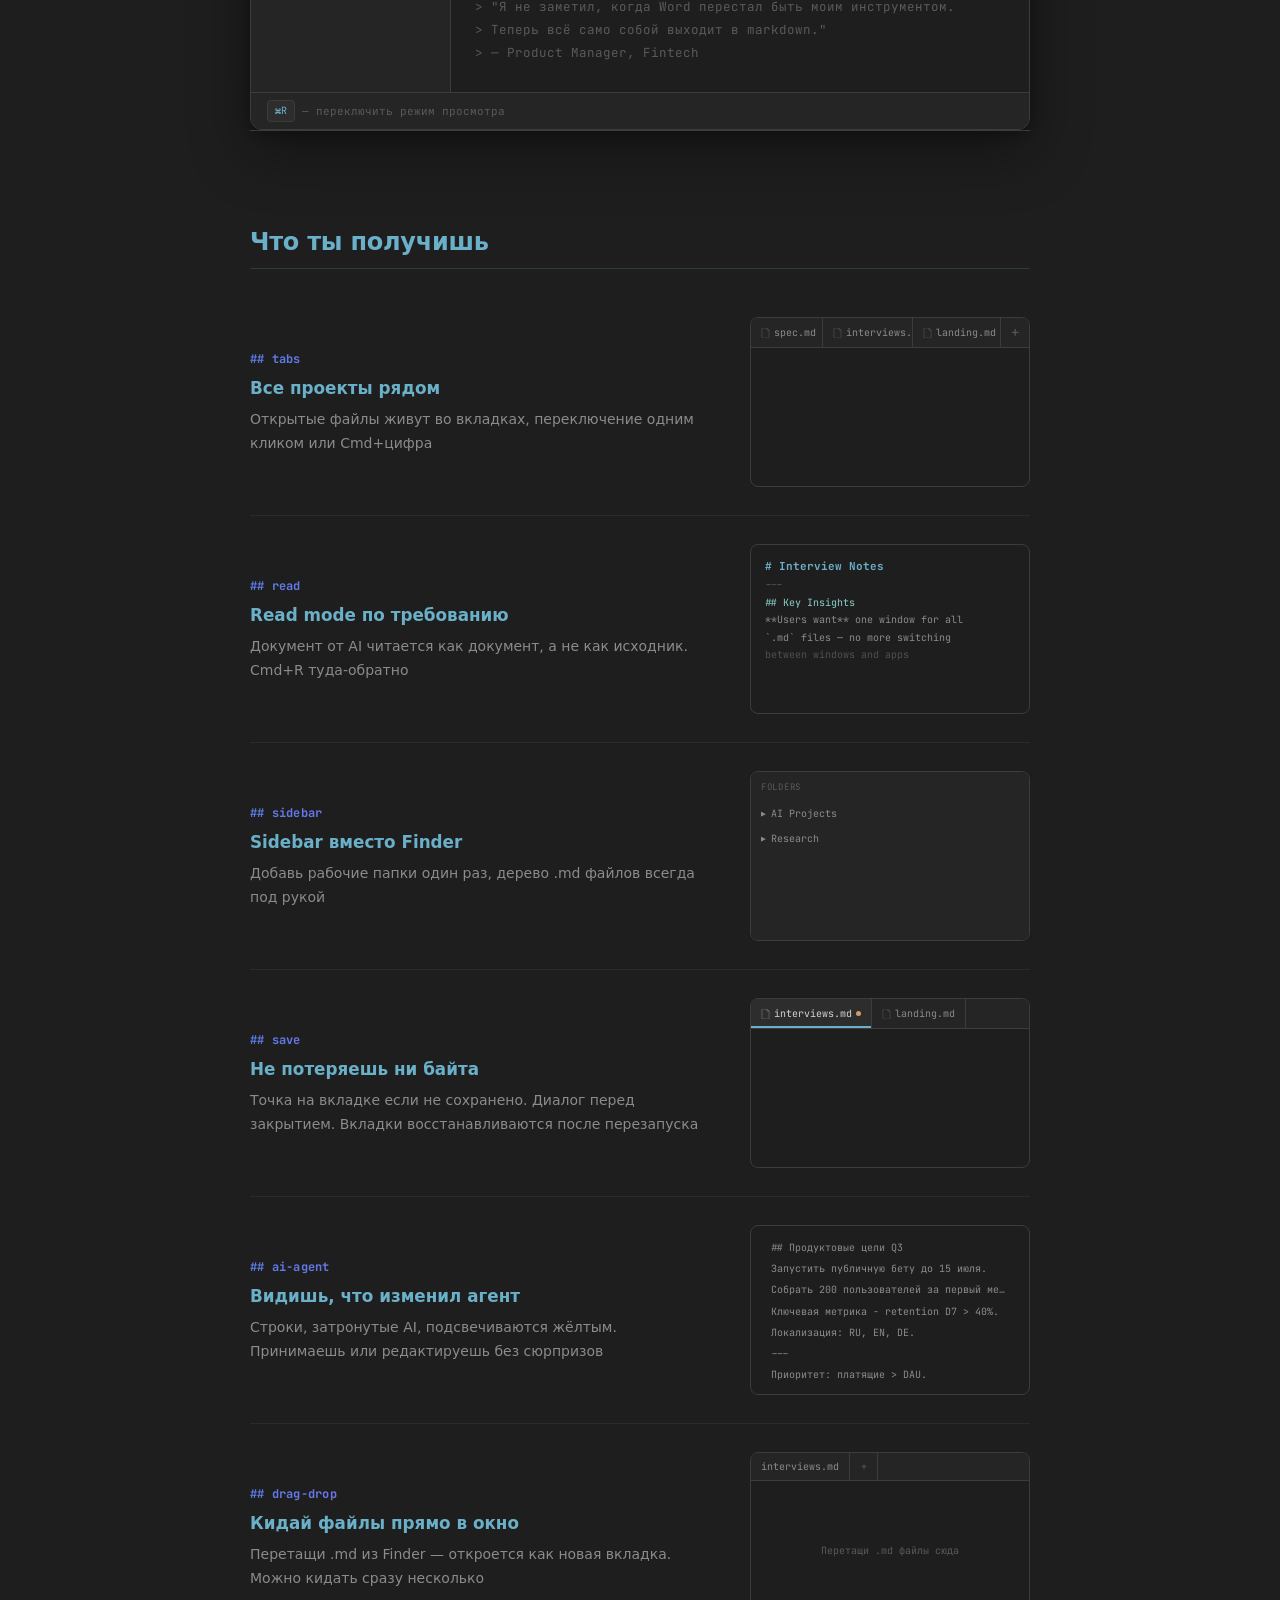
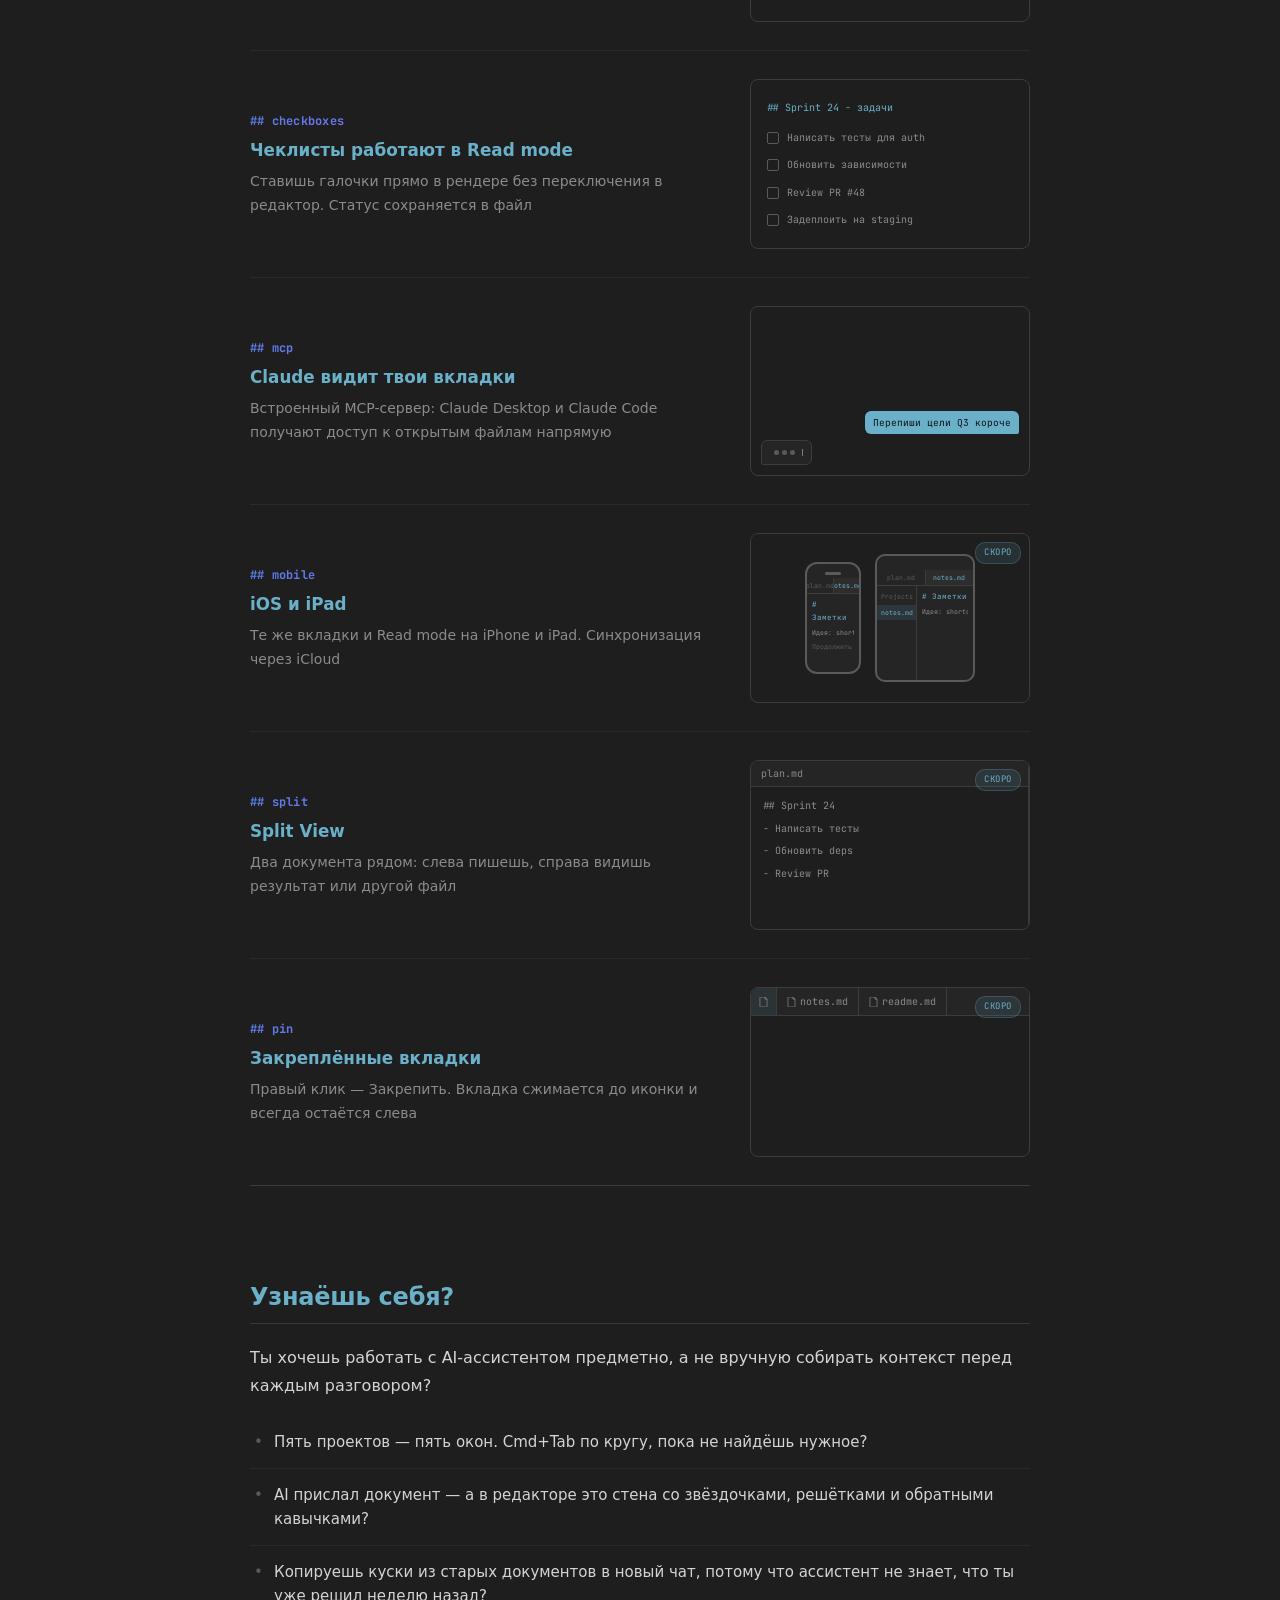
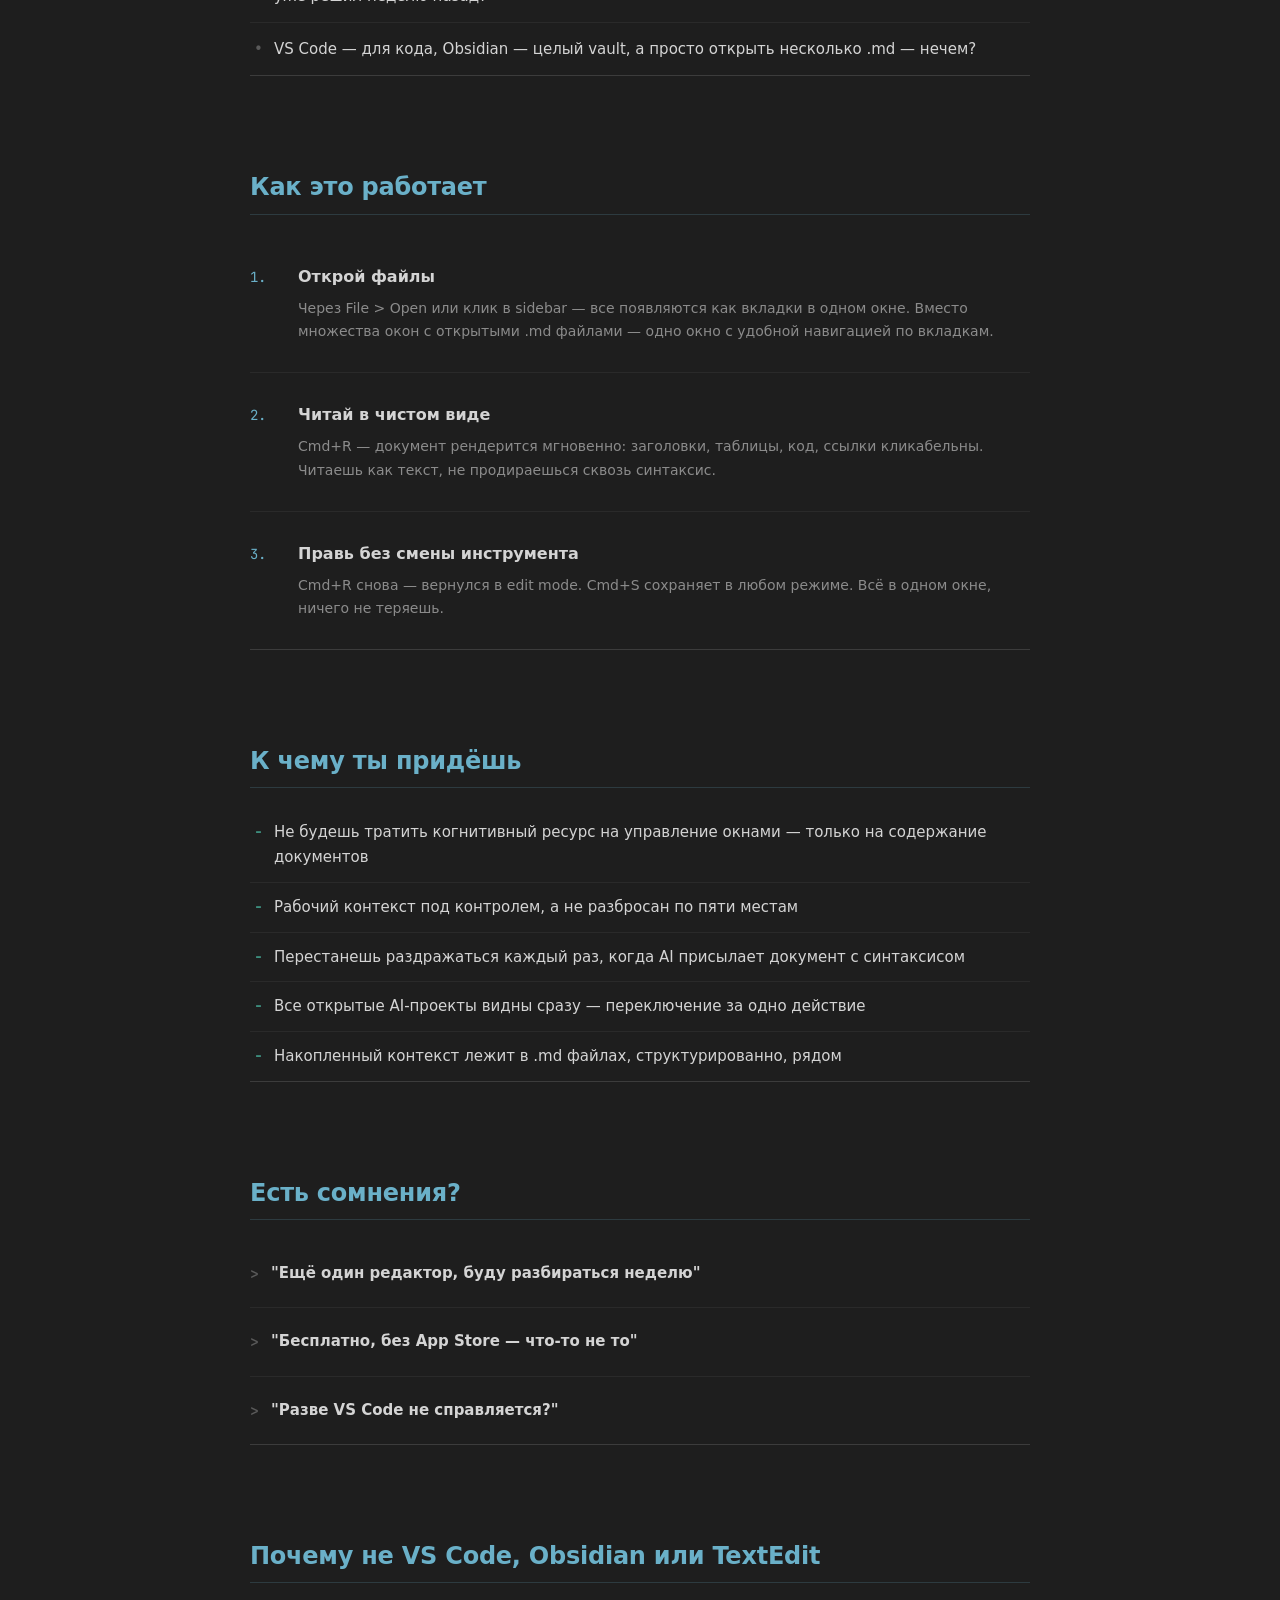
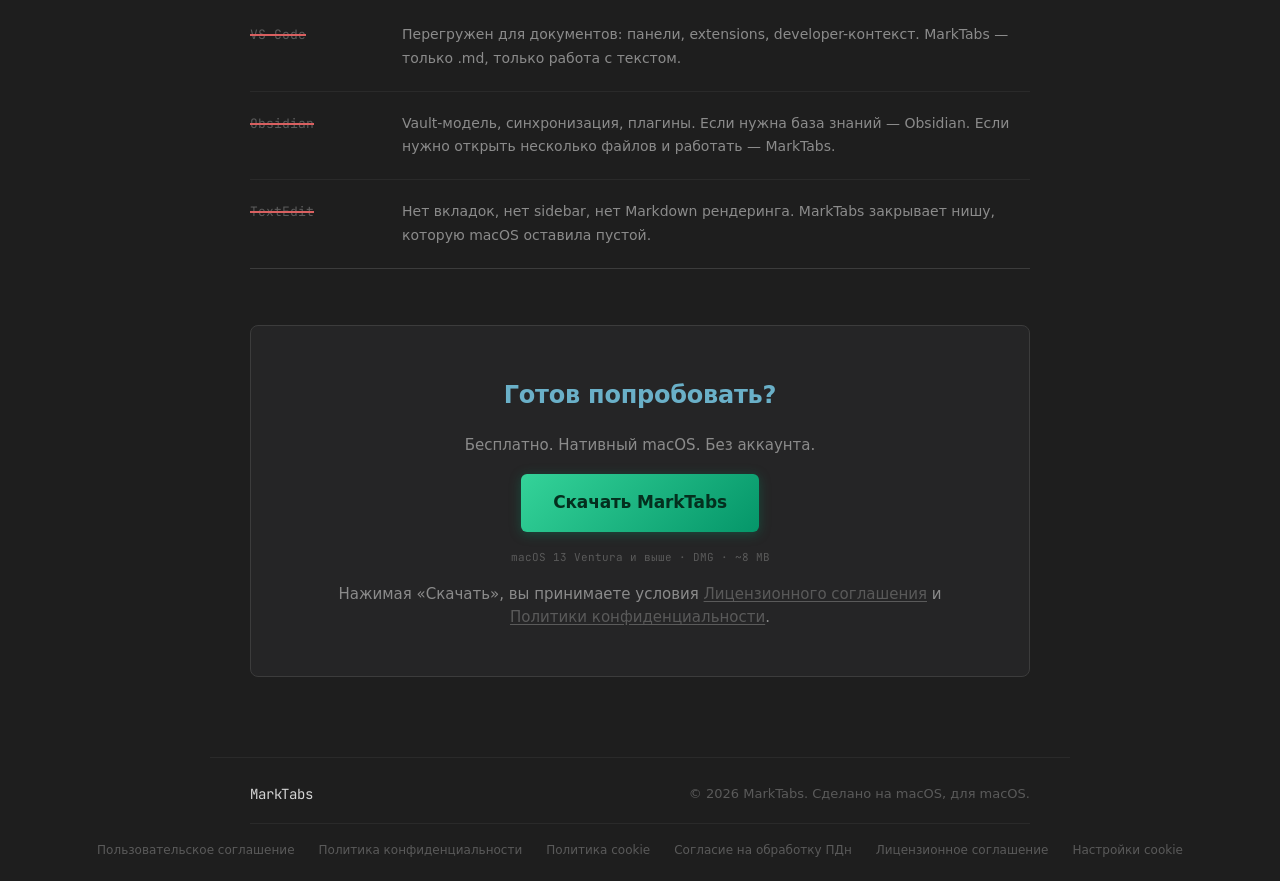
==== commit 07bac508: "Gate YM and GA4 behind consent: dynamic loading, remove static script blocks from HTML" ====
--- a/index.html
+++ b/index.html
@@ -12,37 +12,11 @@
 
   <!-- =========================================================
        ANALYTICS PROVIDERS
-       Раскомментируй нужный блок и вставь свой ключ/ID.
-       После этого поставь enabled: true в analytics/landing-tracking.js
+       Все три провайдера (Amplitude, YM, GA4) загружаются динамически
+       только после получения согласия пользователя.
+       Для подключения провайдера: вставь ID в PROVIDERS в analytics/landing-tracking.js
+       и поставь enabled: true. Никаких скриптов в HTML добавлять не нужно.
        ========================================================= -->
-
-  <!-- Amplitude SDK загружается динамически только после согласия (см. cookie-consent.js) -->
-
-  <!-- Яндекс.Метрика
-       1. Замени XXXXXXXX на свой ID счётчика
-       2. В analytics/landing-tracking.js: yandexMetrica.enabled = true, counterId = XXXXXXXX
-  <script type="text/javascript">
-    (function(m,e,t,r,i,k,a){m[i]=m[i]||function(){(m[i].a=m[i].a||[]).push(arguments)};
-    m[i].l=1*new Date();
-    for(var j=0;j<document.scripts.length;j++){if(document.scripts[j].src===r){return;}}
-    k=e.createElement(t),a=e.getElementsByTagName(t)[0],k.async=1,k.src=r,a.parentNode.insertBefore(k,a)})
-    (window,document,"script","https://mc.yandex.ru/metrika/tag.js","ym");
-    ym(XXXXXXXX,"init",{clickmap:true,trackLinks:true,accurateTrackBounce:true});
-  </script>
-  <noscript><div><img src="https://mc.yandex.ru/watch/XXXXXXXX" style="position:absolute;left:-9999px;" alt=""/></div></noscript>
-  -->
-
-  <!-- Google Analytics 4
-       1. Замени G-XXXXXXXXXX на свой Measurement ID
-       2. В analytics/landing-tracking.js: googleAnalytics.enabled = true, measurementId = "G-XXXXXXXXXX"
-  <script async src="https://www.googletagmanager.com/gtag/js?id=G-XXXXXXXXXX"></script>
-  <script>
-    window.dataLayer = window.dataLayer || [];
-    function gtag(){dataLayer.push(arguments);}
-    gtag("js", new Date());
-    gtag("config", "G-XXXXXXXXXX");
-  </script>
-  -->
 
 </head>
 <body>
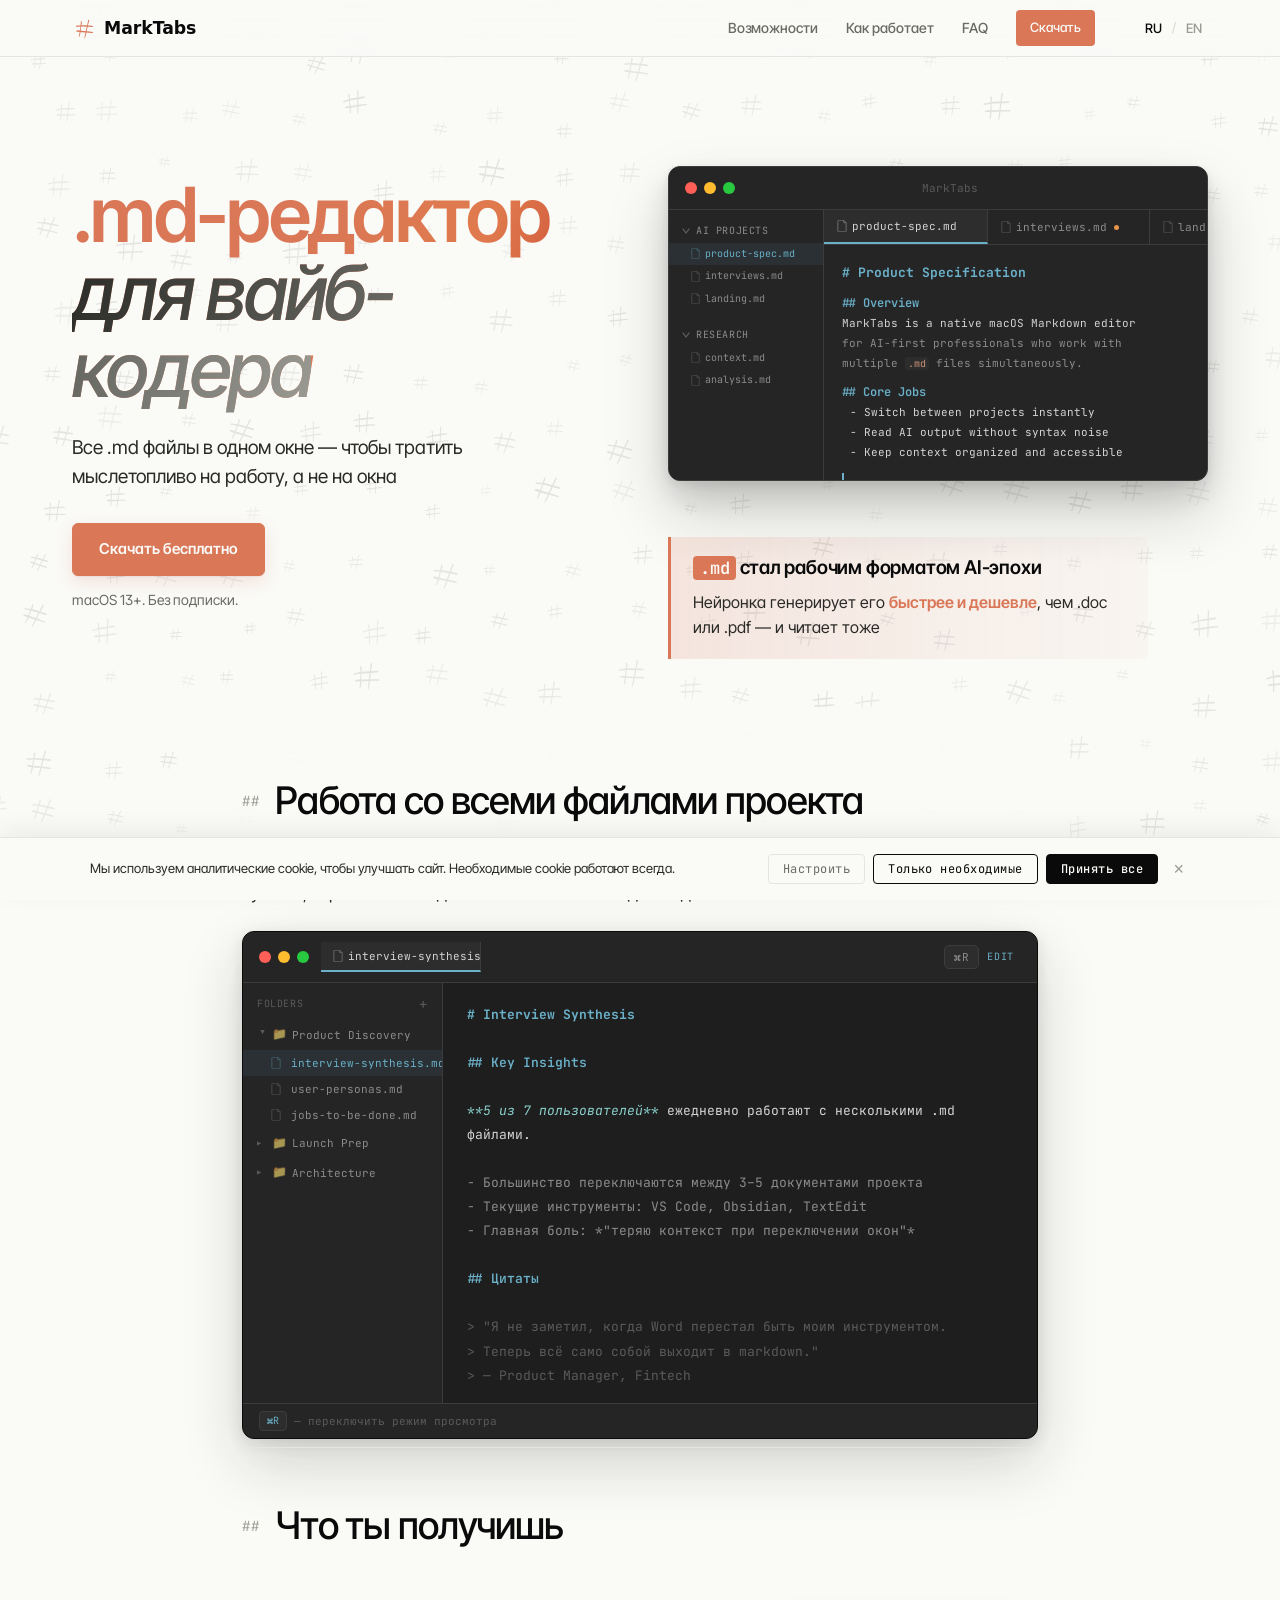
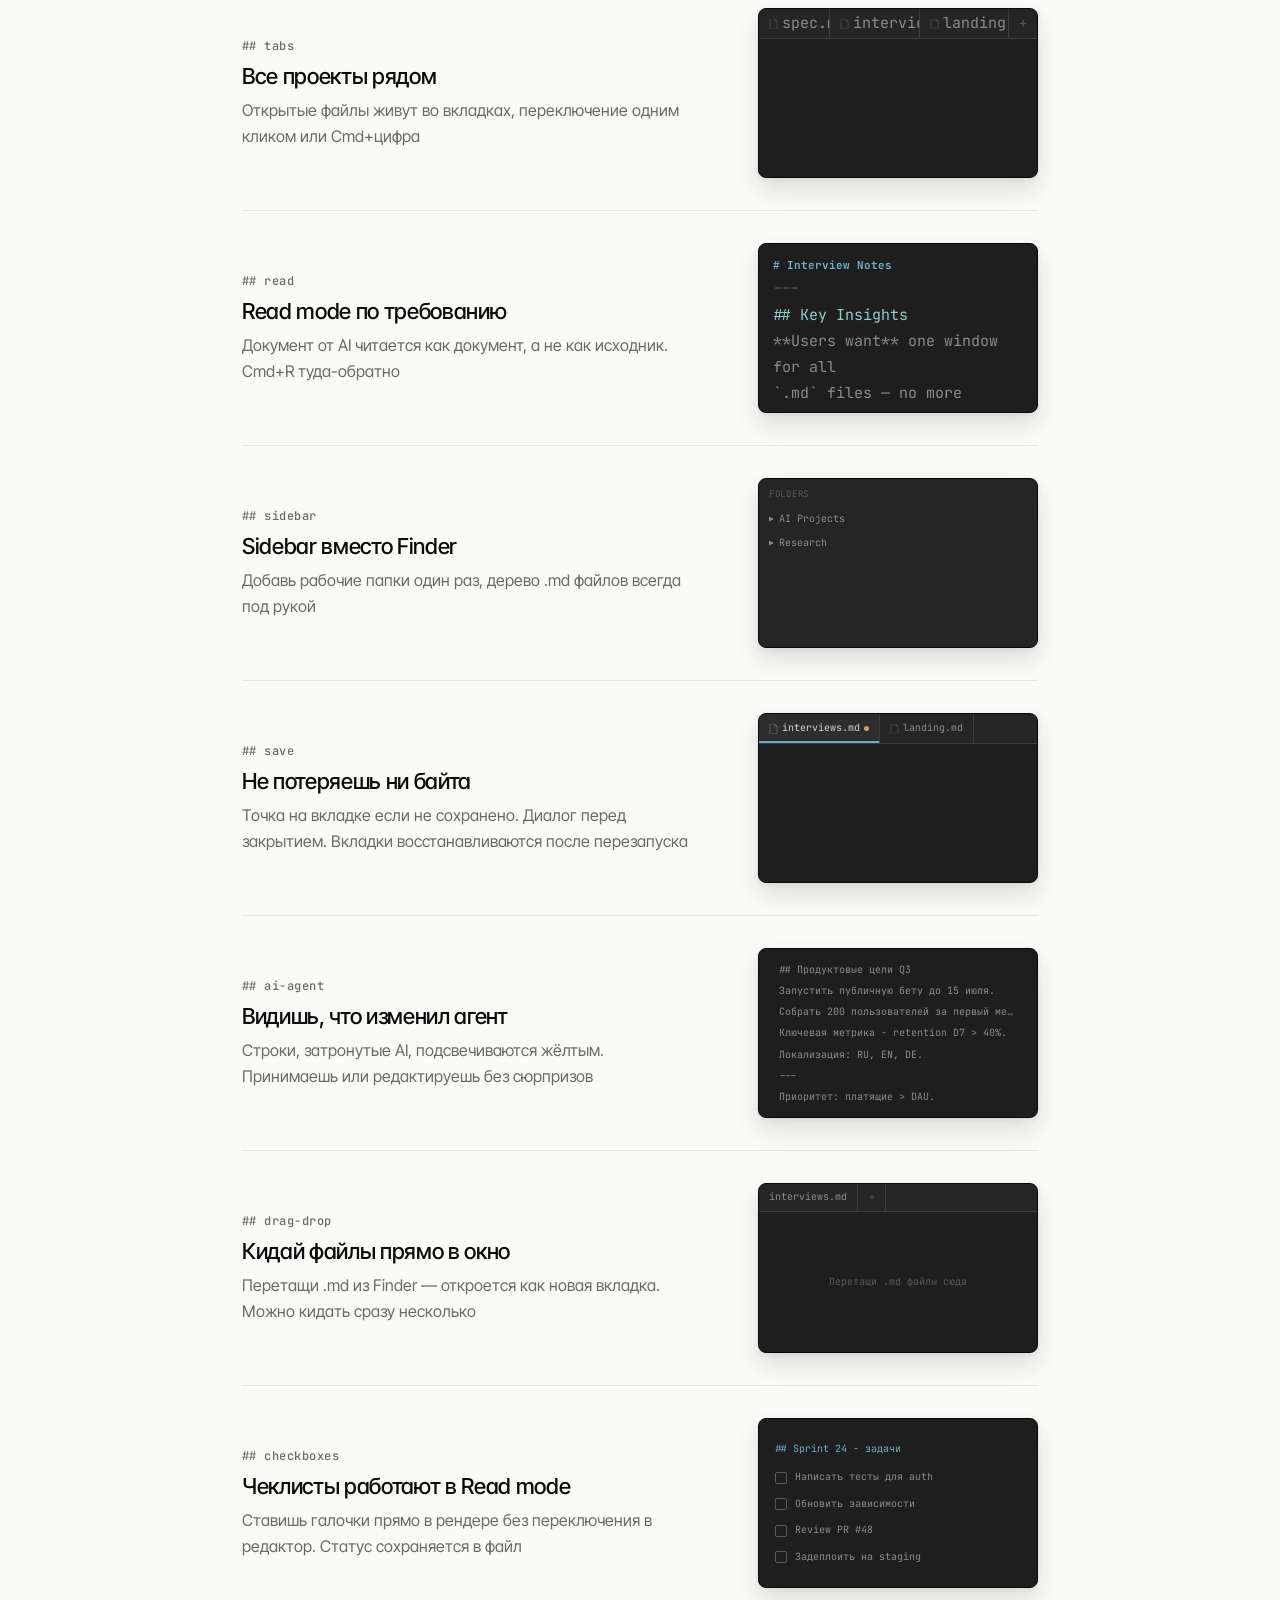
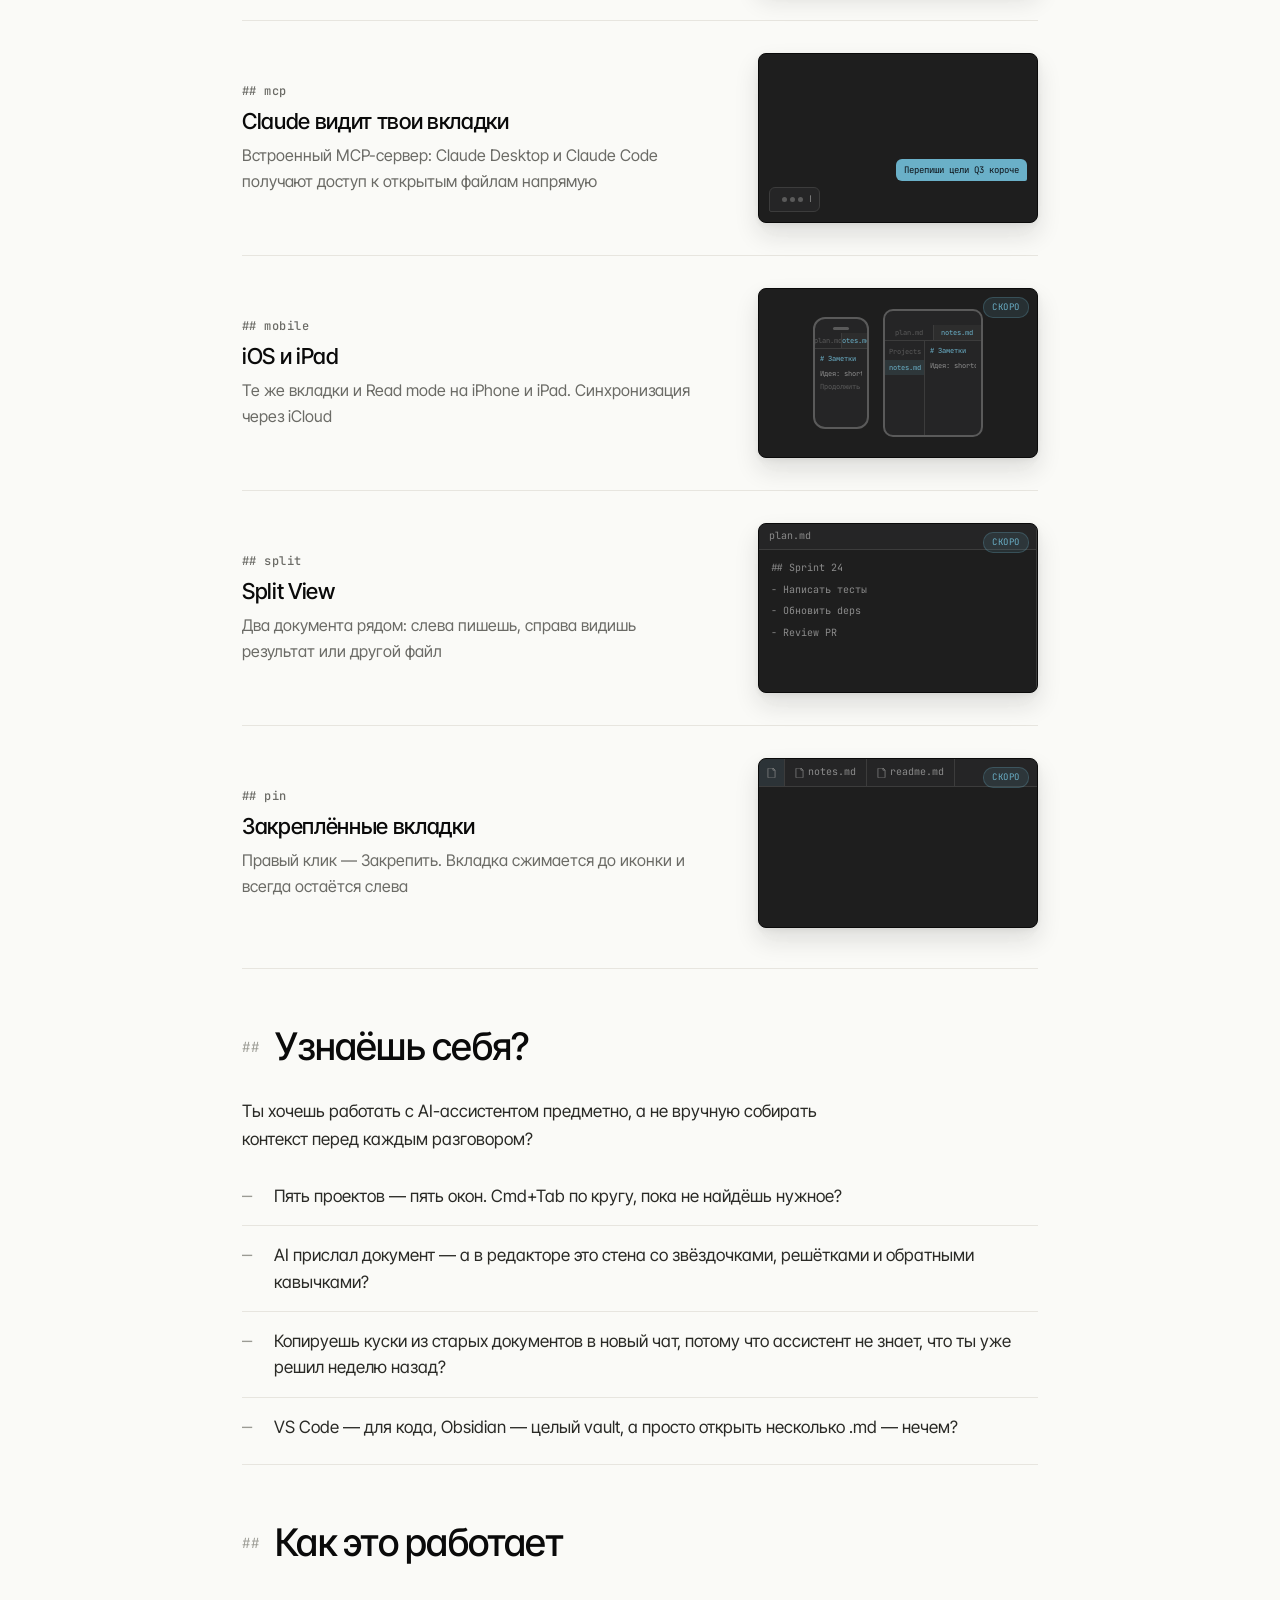
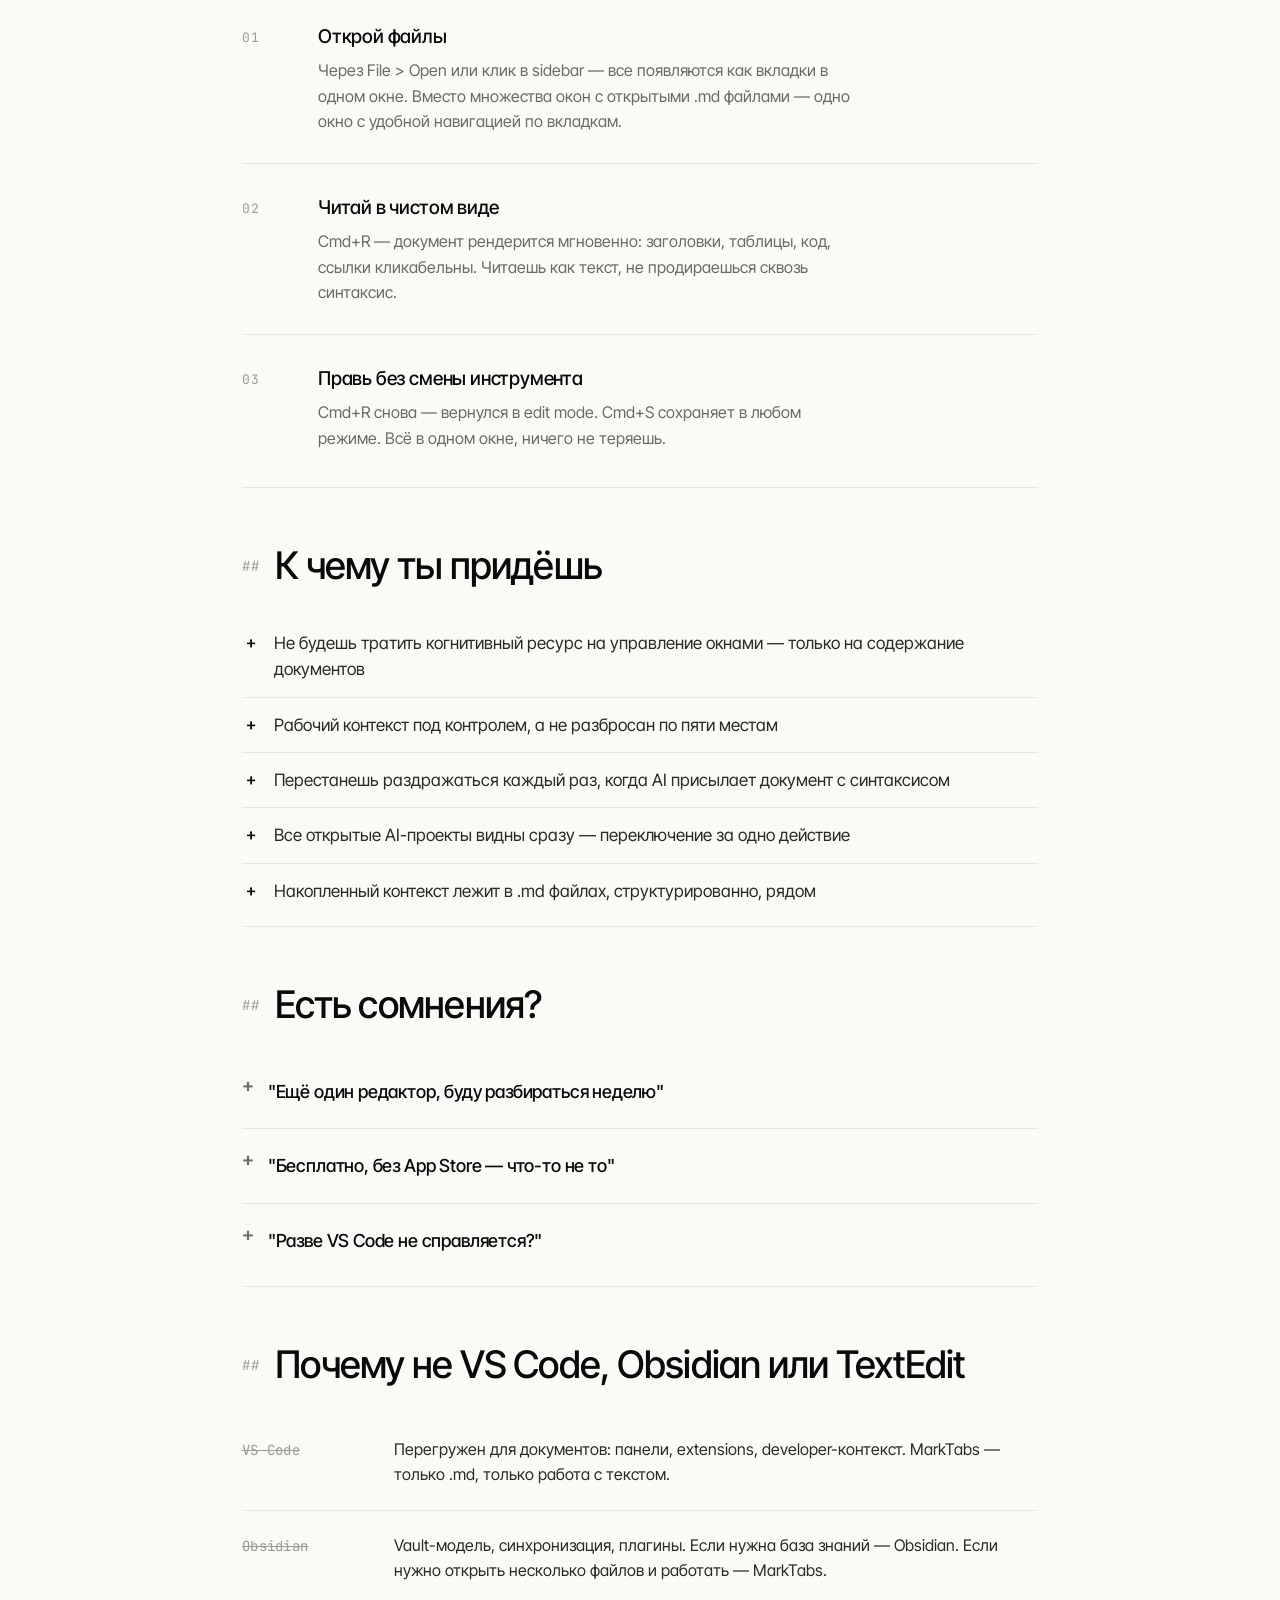
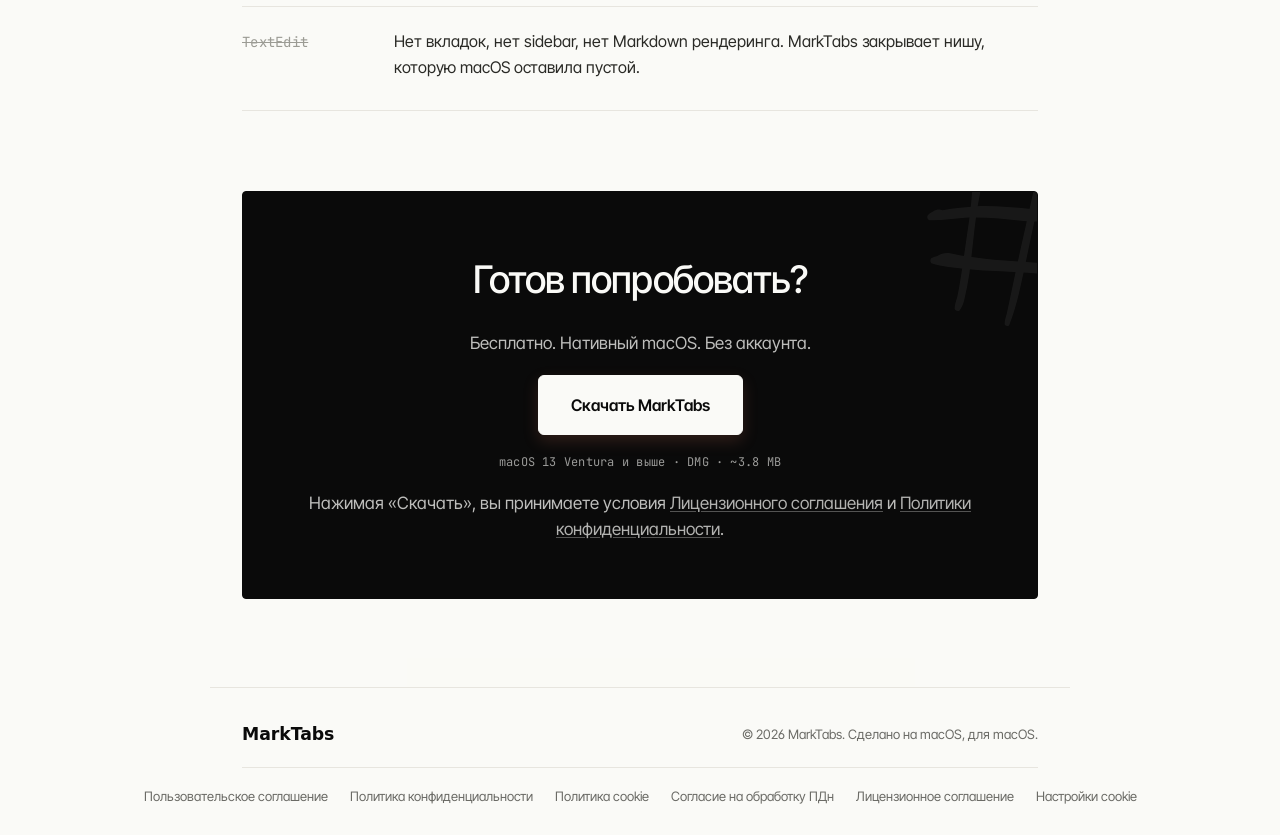
==== commit 15cf6e0d: "feat: new landing design, DMG download, analytics, favicon - Replace landing with updated design (In" ====
--- a/index.html
+++ b/index.html
@@ -7,7 +7,11 @@
   <meta name="description" content="Все .md файлы в одном окне. Нативный macOS Markdown-редактор для AI-first профессионалов." />
   <link rel="preconnect" href="https://fonts.googleapis.com" />
   <link rel="preconnect" href="https://fonts.gstatic.com" crossorigin />
-  <link href="https://fonts.googleapis.com/css2?family=JetBrains+Mono:wght@400;500&display=swap" rel="stylesheet" />
+  <link href="https://fonts.googleapis.com/css2?family=Inter+Tight:ital,wght@0,400;0,500;0,600;0,700;1,400;1,500&family=JetBrains+Mono:wght@400;500;600&display=swap" rel="stylesheet" />
+  <link rel="icon" type="image/svg+xml" href="favicon.svg" />
+  <link rel="icon" type="image/png" sizes="32x32" href="favicon-32.png" />
+  <link rel="icon" type="image/png" sizes="16x16" href="favicon-16.png" />
+  <link rel="apple-touch-icon" sizes="180x180" href="apple-touch-icon.png" />
   <link rel="stylesheet" href="style.css" />
 
   <!-- =========================================================
@@ -20,6 +24,7 @@
 
 </head>
 <body>
+  <div class="hero-bg"><canvas id="hero-bg-canvas"></canvas></div>
 
   <!-- HEADER — app chrome -->
   <header class="header">
@@ -621,8 +626,8 @@
       <div class="download-block">
         <h2 data-i18n="dl_title">Готов попробовать?</h2>
         <p data-i18n="dl_sub">Бесплатно. Нативный macOS. Без аккаунта.</p>
-        <a href="#" class="btn-primary btn-large" data-i18n="dl_cta">Скачать MarkTabs</a>
-        <span class="dl-meta" data-i18n="dl_meta">macOS 13 Ventura и выше · DMG · ~8 MB</span>
+        <a href="MarkTabs.dmg" class="btn-primary btn-large" data-marktabs-download data-i18n="dl_cta">Скачать MarkTabs</a>
+        <span class="dl-meta" data-i18n="dl_meta">macOS 13 Ventura и выше · DMG · ~3.8 MB</span>
         <p class="dl-disclaimer" data-i18n="dl_disclaimer">Нажимая «Скачать», вы принимаете условия <a href="legal/eula/">Лицензионного соглашения</a> и <a href="legal/privacy/">Политики конфиденциальности</a>.</p>
       </div>
     </section>
@@ -653,6 +658,7 @@
     </div>
   </footer>
 
+  <script src="hero-bg.js?v=2"></script>
   <script src="cookie-consent.js"></script>
   <script src="script.js"></script>
   <script src="analytics/landing-tracking.js"></script>
--- a/style.css
+++ b/style.css
@@ -1,9 +1,33 @@
 /* =============================================
    MARKTABS LANDING — style.css
-   Rendered as a .md document (matches app read mode)
+   New design — paired with Concept D logo
+   Paper-light editorial chrome, hand-drawn # mark
+   Dark app interface mockup preserved (it IS the app)
    ============================================= */
 
 :root {
+  /* Paper / ink — concept D palette */
+  --paper:      #fafaf7;
+  --paper-2:    #f3f2ec;
+  --paper-3:    #ebeae3;
+  --rule:       #e7e5df;
+  --rule-2:     #d5d3cc;
+  --ink:        #0a0a0a;
+  --ink-2:      #2a2a26;
+  --muted:      #6b6b66;
+  --muted-2:    #9b9b94;
+
+  /* Editorial accent (used VERY sparingly — quotes, dot indicators) */
+  --clay:       oklch(0.62 0.10 50);
+  --moss:       oklch(0.45 0.06 145);
+  --graphite:   oklch(0.32 0.02 250);
+
+  /* Brand accent */
+  --accent:     #d97757;
+  --accent-2:   #b85f3f;
+  --accent-soft: #e8746c;
+
+  /* Dark app palette — exact match to actual app (don't touch) */
   --bg:         #1e1e1e;
   --bg2:        #252526;
   --bg3:        #2d2d2d;
@@ -11,7 +35,7 @@
   --fg:         #d4d4d4;
   --fg2:        #8b8b8b;
   --fg3:        #5a5a5a;
-  --head:       #6ab0c8;   /* exact match: app heading color */
+  --head:       #6ab0c8;
   --head-line:  rgba(106, 176, 200, 0.2);
   --strong:     #89d0cc;
   --link:       #4ec9b0;
@@ -23,47 +47,61 @@
   --orange:     #e8944a;
   --accent-btn: #6ab0c8;
 
-  --font-body: -apple-system, BlinkMacSystemFont, 'Segoe UI', system-ui, sans-serif;
-  --font-mono: 'JetBrains Mono', 'SF Mono', 'Fira Code', monospace;
+  --font-body: 'Inter Tight', -apple-system, BlinkMacSystemFont, 'Segoe UI', system-ui, sans-serif;
+  --font-mono: 'JetBrains Mono', 'SF Mono', 'Fira Code', ui-monospace, monospace;
 
   --doc-width: 860px;
-  --radius:    8px;
+  --radius:    4px;
 }
 
 *, *::before, *::after { box-sizing: border-box; margin: 0; padding: 0; }
 
-html { scroll-behavior: smooth; }
+html { scroll-behavior: smooth; background: var(--paper); }
 
 body {
-  background: var(--bg);
-  color: var(--fg);
+  background: transparent;
+  color: var(--ink);
   font-family: var(--font-body);
-  font-size: 16px;
-  line-height: 1.75;
+  font-size: 18px;
+  line-height: 1.65;
   -webkit-font-smoothing: antialiased;
-}
-
-a { color: var(--link); text-decoration: none; }
-a:hover { text-decoration: underline; }
-
-/* =============================================
-   HEADER (app chrome — stays outside document)
+  font-feature-settings: "ss01", "cv11";
+}
+
+a { color: var(--ink); text-decoration: underline; text-underline-offset: 3px; text-decoration-color: var(--rule-2); text-decoration-thickness: 1px; }
+a:hover { text-decoration-color: var(--ink); }
+
+::selection { background: var(--ink); color: var(--paper); }
+
+/* =============================================
+   HAND-DRAWN # MARK — used as sprite throughout
+   ============================================= */
+.mark-d {
+  display: inline-block;
+  vertical-align: middle;
+  width: 1em;
+  height: 1em;
+  fill: currentColor;
+}
+
+/* =============================================
+   HEADER — paper chrome with rule
    ============================================= */
 .header {
   position: fixed;
   top: 0; left: 0; right: 0;
   z-index: 100;
+  background: rgba(250, 250, 247, 0.85);
   backdrop-filter: blur(20px) saturate(180%);
   -webkit-backdrop-filter: blur(20px) saturate(180%);
-  background: rgba(30, 30, 30, 0.9);
-  border-bottom: 1px solid var(--border2);
+  border-bottom: 1px solid var(--rule);
 }
 
 .header-inner {
   max-width: 1200px;
   margin: 0 auto;
-  padding: 0 40px;
-  height: 52px;
+  padding: 0 32px;
+  height: 56px;
   display: flex;
   align-items: center;
   gap: 32px;
@@ -72,73 +110,80 @@
 .logo {
   display: flex;
   align-items: center;
-  gap: 8px;
-  font-family: var(--font-mono);
+  gap: 10px;
+  font-family: -apple-system, BlinkMacSystemFont, 'SF Pro Text', 'SF Pro', 'Segoe UI', system-ui, sans-serif;
+  font-size: 13pt;
+  color: #0a0a0a;
+  letter-spacing: -0.005em;
+  text-decoration: none;
+  font-weight: 600;
+}
+.logo:hover { text-decoration: none; }
+
+.logo-mark {
+  width: 22px;
+  height: 22px;
+  background: none !important;
+  border-radius: 0;
+  flex-shrink: 0;
+  position: relative;
+  color: var(--ink);
+}
+.logo-mark::before {
+  content: "";
+  position: absolute;
+  inset: 0;
+  background-image: url("data:image/svg+xml;utf8,<svg xmlns='http://www.w3.org/2000/svg' viewBox='-2 -3 36 38'><g fill='%23d97757'><path d='M 11.10 4.65 C 11.65 4.40 12.40 4.55 12.85 4.95 C 13.20 5.65 13.25 6.45 13.10 7.20 C 12.65 9.05 12.35 10.95 12.05 12.85 C 11.85 14.55 11.60 16.25 11.45 17.95 C 11.25 19.95 11.00 21.95 10.75 23.95 C 10.50 25.65 10.15 27.35 9.75 29.05 C 9.55 29.75 9.30 30.40 8.85 30.95 C 8.55 31.10 8.10 30.95 7.95 30.65 C 7.95 29.85 8.20 29.10 8.45 28.35 C 8.95 25.95 9.30 23.50 9.65 21.10 C 10.05 18.30 10.45 15.50 10.85 12.70 C 11.10 10.55 11.30 8.40 11.40 6.25 C 11.35 5.70 11.20 5.20 11.10 4.65 Z'/><path d='M 24.20 1.70 C 24.85 1.55 25.55 1.95 25.75 2.55 C 25.85 3.65 25.50 4.70 25.15 5.70 C 24.65 7.65 24.10 9.60 23.65 11.55 C 23.05 14.25 22.45 16.95 21.90 19.65 C 21.35 22.30 20.80 24.95 20.20 27.55 C 19.70 29.65 19.10 31.75 18.30 33.75 C 18.00 33.95 17.55 33.85 17.45 33.55 C 17.45 32.85 17.65 32.20 17.85 31.55 C 18.40 28.95 18.95 26.35 19.50 23.75 C 20.15 20.65 20.85 17.55 21.55 14.45 C 22.20 11.55 22.85 8.65 23.45 5.75 C 23.70 4.40 23.95 3.05 24.20 1.70 Z'/><path d='M 3.85 12.10 C 4.40 11.75 5.05 11.65 5.65 11.85 C 7.85 11.45 10.05 11.30 12.25 11.10 C 15.65 11.00 19.05 11.30 22.45 11.65 C 24.85 11.75 27.25 11.65 29.65 12.05 C 30.45 12.20 31.25 12.25 31.95 12.65 C 32.20 12.95 32.30 13.40 32.10 13.75 C 31.75 14.20 31.20 14.35 30.65 14.30 C 27.45 13.85 24.25 14.15 21.05 13.90 C 17.35 13.55 13.65 13.15 9.95 13.30 C 7.65 13.45 5.40 13.85 3.10 13.75 C 2.75 13.55 2.65 13.10 2.85 12.80 C 3.15 12.45 3.50 12.25 3.85 12.10 Z'/><path d='M 4.65 20.55 C 5.40 20.05 6.30 19.90 7.10 20.05 C 9.85 20.65 12.65 21.00 15.45 21.25 C 19.15 21.55 22.85 21.65 26.55 22.20 C 28.35 22.45 30.15 22.55 31.95 22.95 C 32.30 23.20 32.50 23.65 32.30 24.05 C 32.05 24.50 31.55 24.70 31.05 24.60 C 27.35 24.10 23.65 23.85 19.95 23.65 C 15.55 23.40 11.15 23.30 6.75 22.65 C 5.65 22.45 4.55 22.35 3.50 21.95 C 3.25 21.65 3.30 21.20 3.55 20.95 C 3.95 20.75 4.30 20.65 4.65 20.55 Z'/></g></svg>");
+  background-size: contain;
+  background-repeat: no-repeat;
+  background-position: center;
+}
+
+.nav { display: flex; align-items: center; gap: 28px; margin-left: auto; }
+
+.nav a {
+  font-family: var(--font-body);
   font-size: 14px;
-  color: var(--fg);
-  letter-spacing: -0.01em;
+  color: var(--muted);
   text-decoration: none;
-}
-
-.logo-mark {
-  width: 20px;
-  height: 20px;
-  border-radius: 5px;
-  background: linear-gradient(135deg, var(--head) 0%, var(--link) 100%);
-  flex-shrink: 0;
-}
-
-.nav {
-  display: flex;
-  align-items: center;
-  gap: 28px;
-  margin-left: auto;
-}
-
-.nav a {
-  font-size: 13px;
-  color: var(--fg2);
-  text-decoration: none;
-  transition: color 0.2s;
-}
-
-.nav a:hover { color: var(--fg); text-decoration: none; }
+  letter-spacing: 0;
+  font-weight: 500;
+  transition: color 0.18s;
+}
+.nav a:hover { color: var(--ink); text-decoration: none; }
 
 .nav-cta {
-  padding: 6px 16px;
-  background: linear-gradient(135deg, #34d399 0%, #059669 100%);
-  color: #042f1e !important;
-  border-radius: 5px;
+  padding: 7px 14px;
+  background: var(--accent);
+  color: var(--paper) !important;
+  border-radius: 4px;
   font-weight: 600;
   font-size: 13px !important;
-  transition: opacity 0.2s !important;
-}
-
-.nav-cta:hover { opacity: 0.85; text-decoration: none !important; }
-
-.lang-switcher {
-  display: flex;
-  align-items: center;
-  gap: 4px;
-  margin-left: 20px;
-}
+  text-transform: none;
+  letter-spacing: 0;
+  font-family: var(--font-body);
+  transition: background 0.18s !important;
+}
+.nav-cta:hover { background: var(--accent-2); text-decoration: none !important; }
+
+.lang-switcher { display: flex; align-items: center; gap: 4px; margin-left: 12px; }
 
 .lang-btn {
   background: none;
   border: none;
-  color: var(--fg3);
+  color: var(--muted-2);
   cursor: pointer;
-  font-family: var(--font-mono);
-  font-size: 11px;
+  font-family: var(--font-body);
+  font-size: 13px;
+  font-weight: 500;
   padding: 3px 6px;
   border-radius: 3px;
-  transition: color 0.2s;
-  letter-spacing: 0.05em;
-}
-
-.lang-btn:hover { color: var(--fg); }
-.lang-btn.active { color: var(--head); }
-.lang-sep { color: var(--border); font-size: 11px; }
+  letter-spacing: 0;
+  transition: color 0.18s;
+}
+.lang-btn:hover { color: var(--ink); }
+.lang-btn.active { color: var(--ink); }
+.lang-sep { color: var(--rule-2); font-size: 13px; }
 
 /* =============================================
    DOCUMENT — main content wrapper
@@ -146,282 +191,247 @@
 .document {
   max-width: var(--doc-width);
   margin: 0 auto;
-  padding: 80px 40px 80px;
-}
-
-/* =============================================
-   MD HEADINGS (exact match to app renderer)
-   ============================================= */
-.md-h1 {
-  font-size: 2em;
-  font-weight: 700;
-  color: var(--head);
-  border-bottom: 1px solid var(--head-line);
-  padding-bottom: 12px;
-  margin-bottom: 24px;
-  line-height: 1.25;
+  padding: 40px 32px 80px;
+  position: relative;
+  background: rgba(250, 250, 247, 0.92);
+}
+
+/* =============================================
+   MD HEADINGS — editorial, ink on paper
+   ============================================= */
+.md-h1, .md-h2 {
+  font-family: var(--font-body);
+  font-weight: 500;
+  color: var(--ink);
   letter-spacing: -0.02em;
+  line-height: 1.15;
 }
 
 .md-h2 {
-  font-size: 1.5em;
-  font-weight: 700;
-  color: var(--head);
-  border-bottom: 1px solid var(--head-line);
-  padding-bottom: 10px;
-  margin-top: 48px;
-  margin-bottom: 20px;
-  line-height: 1.3;
+  font-size: 38px;
+  margin-top: 0;
+  margin-bottom: 28px;
+  padding-bottom: 0;
+  border-bottom: none;
+  display: flex;
+  align-items: baseline;
+  gap: 16px;
+}
+.md-h2::before {
+  content: "##";
+  font-family: var(--font-mono);
+  font-size: 14px;
+  color: var(--muted-2);
+  letter-spacing: 0.04em;
+  font-weight: 400;
+  flex-shrink: 0;
+  align-self: center;
+}
+
+.md-h3 {
+  font-size: 20px;
+  font-weight: 500;
+  color: var(--ink);
+  margin-top: 24px;
+  margin-bottom: 8px;
   letter-spacing: -0.01em;
 }
 
-.md-h3 {
-  font-size: 1.17em;
-  font-weight: 700;
-  color: var(--head);
-  margin-top: 32px;
-  margin-bottom: 12px;
-  line-height: 1.3;
-}
-
-/* =============================================
-   MD PARAGRAPH, STRONG, CODE
-   ============================================= */
 .md-p {
-  margin-bottom: 16px;
-  color: var(--fg);
-  line-height: 1.75;
-}
-
-.md-p strong, strong { color: var(--strong); font-weight: 600; }
-
-.md-hr {
-  border: none;
-  border-top: 1px solid var(--border);
-  margin: 40px 0;
-}
+  margin-bottom: 14px;
+  color: var(--ink-2);
+  line-height: 1.65;
+  font-size: 17px;
+  max-width: 64ch;
+}
+
+.md-p strong, strong { color: var(--ink); font-weight: 600; }
 
 code, .md-code {
   font-family: var(--font-mono);
-  font-size: 0.875em;
-  background: var(--code-bg);
-  color: var(--code-fg);
-  border-radius: 4px;
-  padding: 2px 6px;
-}
-
-.md-pre {
-  background: var(--code-bg);
-  border-radius: var(--radius);
-  padding: 20px 24px;
-  margin: 20px 0;
-  overflow-x: auto;
-}
-
-.md-pre code {
-  background: none;
-  padding: 0;
-  font-size: 13px;
-  color: var(--fg);
-  line-height: 1.7;
-}
-
-/* =============================================
-   MD LISTS (ul / ol)
-   ============================================= */
-.md-ul {
-  list-style: none;
-  padding: 0;
-  margin: 0 0 20px 0;
-}
-
-.md-ul li {
+  font-size: 0.88em;
+  background: var(--paper-3);
+  color: var(--ink);
+  border-radius: 3px;
+  padding: 1px 6px;
+  border: 1px solid var(--rule);
+}
+
+/* =============================================
+   HERO SECTION — paper background with hand-drawn # field
+   ============================================= */
+.hero {
   position: relative;
-  padding-left: 20px;
-  margin-bottom: 6px;
-  color: var(--fg);
-  line-height: 1.7;
-}
-
-.md-ul li::before {
-  content: '•';
-  position: absolute;
-  left: 4px;
-  color: var(--fg2);
-}
-
-.md-ol {
-  list-style: none;
-  counter-reset: md-counter;
-  padding: 0;
-  margin: 0 0 20px 0;
-}
-
-.md-ol li {
-  counter-increment: md-counter;
-  position: relative;
-  padding-left: 28px;
-  margin-bottom: 8px;
-  color: var(--fg);
-  line-height: 1.7;
-}
-
-.md-ol li::before {
-  content: counter(md-counter) '.';
-  position: absolute;
-  left: 0;
-  color: var(--fg2);
-  font-variant-numeric: tabular-nums;
-  min-width: 20px;
-}
-
-/* =============================================
-   MD BLOCKQUOTE
-   ============================================= */
-.md-blockquote {
-  border-left: 3px solid var(--quote-line);
-  padding: 4px 0 4px 20px;
-  margin: 16px 0;
-  color: var(--fg2);
-}
-
-.md-blockquote p {
-  margin: 0;
-  font-style: normal;
-  line-height: 1.7;
-}
-
-.md-blockquote strong {
-  color: var(--fg);
-}
-
-/* =============================================
-   HERO SECTION
-   ============================================= */
-.hero {
-  padding-top: 72px; /* header height */
+  padding-top: 56px; /* header height */
   max-width: 1200px;
   margin: 0 auto;
   display: grid;
-  grid-template-columns: 1fr 1fr;
-  gap: 80px;
+  grid-template-columns: 1.05fr 1fr;
+  gap: 64px;
   align-items: start;
-  min-height: 100vh;
-  padding-left: 40px;
-  padding-right: 40px;
+  padding-bottom: 48px;
+  padding-left: 32px;
+  padding-right: 32px;
+  isolation: isolate;
+}
+
+/* (the live mouse-reactive # field is rendered by .hero-bg below;
+   a 50% paper veil sits over the canvas inside the same fixed wrapper
+   so the marks read as a subtle texture across the whole site.) */
+
+.hero-bg {
+  position: fixed;
+  top: 0;
+  left: 0;
+  width: 100vw;
+  height: 100vh;
+  pointer-events: none;
+  z-index: 0;
+  overflow: hidden;
+}
+.hero-bg canvas {
+  position: absolute;
+  inset: 0;
+  width: 100%;
+  height: 100%;
+  display: block;
+}
+/* 50% paper veil softens the # field across the whole site */
+.hero-bg::after {
+  content: "";
+  position: absolute;
+  inset: 0;
+  background: var(--paper);
+  opacity: 0.5;
+  pointer-events: none;
 }
 
 .hero-content {
   padding-top: 120px;
+  position: relative;
+  z-index: 1;
 }
 
 .hero-eyebrow {
-  margin-top: 80px;
-  padding-left: 16px;
-  border-left: 3px solid var(--quote-line);
+  margin-top: 56px;
+  padding: 18px 22px;
+  border-left: 3px solid var(--accent);
+  background: linear-gradient(90deg, rgba(217,119,87,0.16) 0%, rgba(217,119,87,0.08) 60%, rgba(217,119,87,0.04) 100%);
+  border-radius: 0 6px 6px 0;
   max-width: 480px;
+  position: relative;
 }
 
 .eyebrow-statement {
-  font-size: 17px;
-  font-weight: 700;
+  font-size: 19px;
+  font-weight: 600;
   line-height: 1.4;
-  margin-bottom: 6px;
-  background: linear-gradient(90deg, #5b8def 0%, #4ec9b0 55%, #89d44a 100%);
-  -webkit-background-clip: text;
-  -webkit-text-fill-color: transparent;
-  background-clip: text;
+  margin-bottom: 8px;
+  color: var(--ink);
+  letter-spacing: -0.01em;
 }
 
 .eyebrow-md {
   font-family: var(--font-mono);
-  font-size: 19px;
-  /* inherits gradient from parent */
+  font-size: 17px;
+  background: var(--accent);
+  color: var(--paper);
+  border: none;
+  border-radius: 4px;
+  padding: 1px 7px;
+  font-weight: 600;
 }
 
 .eyebrow-detail {
-  font-size: 14px;
-  color: var(--fg2);
-  line-height: 1.65;
+  font-size: 16px;
+  color: var(--ink-2);
+  line-height: 1.6;
 }
 
 .eyebrow-detail strong {
-  font-weight: 700;
-  background: linear-gradient(90deg, #5b7de8 0%, #a855f7 100%);
+  font-weight: 600;
+  color: var(--accent);
+}
+
+.hero-title {
+  font-size: clamp(44px, 6vw, 76px);
+  font-weight: 600;
+  border-bottom: none;
+  padding-bottom: 0;
+  margin-bottom: 24px;
+  line-height: 1.02;
+  letter-spacing: -0.035em;
+  background: linear-gradient(112deg, #d97757 0%, #d97757 38%, #e07a4d 70%, #c0392b 100%);
   -webkit-background-clip: text;
+  background-clip: text;
   -webkit-text-fill-color: transparent;
-  background-clip: text;
-}
-
-.hero-title {
-  font-size: clamp(40px, 5vw, 64px);
-  font-weight: 700;
-  color: var(--head);
-  border-bottom: 1px solid var(--head-line);
-  padding-bottom: 14px;
-  margin-bottom: 20px;
-  line-height: 1.2;
-  letter-spacing: -0.025em;
-}
-
+  color: transparent;
+}
 .hero-title em {
   font-style: italic;
-  font-weight: 400;
+  font-weight: 500;
+  background: linear-gradient(112deg, #2a2a26 0%, #6b6b66 60%, #9b9b94 100%);
+  -webkit-background-clip: text;
+  background-clip: text;
+  -webkit-text-fill-color: transparent;
+  color: transparent;
 }
 
 .hero-sub {
-  font-size: 17px;
-  color: var(--fg);
-  margin-bottom: 36px;
-  line-height: 1.7;
-  max-width: 420px;
+  font-size: 19px;
+  color: var(--ink-2);
+  margin-bottom: 32px;
+  line-height: 1.55;
+  max-width: 440px;
 }
 
 .hero-actions {
   display: flex;
   flex-direction: column;
   align-items: flex-start;
-  gap: 10px;
+  gap: 12px;
 }
 
 .btn-primary {
   display: inline-flex;
   align-items: center;
-  padding: 11px 24px;
-  background: linear-gradient(135deg, #34d399 0%, #059669 100%);
-  color: #042f1e;
+  padding: 13px 26px;
+  background: var(--accent);
+  color: var(--paper);
   border-radius: 6px;
-  font-weight: 700;
+  font-weight: 600;
   font-size: 15px;
-  letter-spacing: -0.01em;
+  font-family: var(--font-body);
+  letter-spacing: 0;
+  text-transform: none;
   text-decoration: none;
-  transition: filter 0.2s, transform 0.15s;
-  box-shadow: 0 2px 12px rgba(5, 150, 105, 0.35);
-}
-
-.btn-primary:hover {
-  filter: brightness(1.1);
-  transform: translateY(-1px);
-  text-decoration: none;
-}
-
-.btn-large { padding: 14px 32px; font-size: 17px; }
+  transition: background 0.18s, transform 0.12s, box-shadow 0.18s;
+  border: 1px solid var(--accent);
+  box-shadow: 0 1px 0 rgba(0,0,0,0.04), 0 6px 16px rgba(217,119,87,0.18);
+}
+.btn-primary:hover { background: var(--accent-2); border-color: var(--accent-2); transform: translateY(-1px); text-decoration: none; box-shadow: 0 1px 0 rgba(0,0,0,0.04), 0 10px 22px rgba(217,119,87,0.28); }
+
+.btn-large { padding: 16px 32px; font-size: 16px; }
 
 .hero-meta {
-  font-family: var(--font-mono);
-  font-size: 12px;
-  color: #fff;
-}
-
-/* =============================================
-   APP MOCKUP (parallax)
+  font-family: var(--font-body);
+  font-size: 14px;
+  color: var(--muted);
+  letter-spacing: 0;
+  font-weight: 400;
+}
+
+/* =============================================
+   HERO VISUAL — APP MOCKUP (DARK, untouched)
    ============================================= */
 .hero-visual {
   display: flex;
   flex-direction: column;
   align-items: flex-start;
   perspective: 1000px;
-  padding-top: 100px;
+  padding-top: 110px;
+  position: relative;
+  z-index: 1;
 }
 
 .app-mockup {
@@ -429,6 +439,7 @@
   transition: transform 0.08s ease-out;
 }
 
+/* DARK APP — keep close to original (this IS the app) */
 .app-window {
   width: 540px;
   border-radius: 12px;
@@ -436,9 +447,9 @@
   border: 1px solid var(--border);
   box-shadow:
     0 0 0 1px rgba(255,255,255,0.04),
-    0 32px 64px rgba(0,0,0,0.75),
-    0 16px 32px rgba(0,0,0,0.5),
-    0 64px 128px rgba(106, 176, 200, 0.05);
+    0 32px 64px rgba(20, 20, 18, 0.18),
+    0 16px 32px rgba(20, 20, 18, 0.12),
+    0 4px 12px rgba(20, 20, 18, 0.08);
   overflow: hidden;
 }
 
@@ -452,13 +463,7 @@
 }
 
 .traffic-lights { display: flex; gap: 7px; }
-
-.tl {
-  width: 12px;
-  height: 12px;
-  border-radius: 50%;
-}
-
+.tl { width: 12px; height: 12px; border-radius: 50%; }
 .tl-red    { background: #ff5f57; }
 .tl-yellow { background: #febc2e; }
 .tl-green  { background: #28c840; }
@@ -478,7 +483,6 @@
   border-bottom: 1px solid var(--border);
   overflow: hidden;
 }
-
 .app-tab {
   display: flex;
   align-items: center;
@@ -490,48 +494,28 @@
   border-right: 1px solid var(--border);
   white-space: nowrap;
 }
-
 .app-tab-active {
   background: var(--bg3);
   color: var(--fg);
   border-bottom: 2px solid var(--head);
 }
-
 .tab-icon { width: 10px; height: 12px; opacity: 0.45; flex-shrink: 0; }
-
 .tab-close {
-  font-size: 13px;
-  line-height: 1;
-  opacity: 0;
-  color: var(--fg2);
-  margin-left: 2px;
-  border-radius: 3px;
-  padding: 0 1px;
-  transition: opacity 0.12s;
+  font-size: 13px; line-height: 1; opacity: 0; color: var(--fg2);
+  margin-left: 2px; border-radius: 3px; padding: 0 1px; transition: opacity 0.12s;
 }
 .app-tab:hover .tab-close { opacity: 0.5; }
 .app-tab:hover .tab-close:hover { opacity: 1; color: var(--fg); }
-
 .tab-dot {
-  width: 5px;
-  height: 5px;
-  border-radius: 50%;
-  background: var(--orange);
-  margin-left: 2px;
-}
-
+  width: 5px; height: 5px; border-radius: 50%;
+  background: var(--orange); margin-left: 2px;
+}
 .tab-plus {
-  padding: 7px 13px;
-  color: var(--fg3);
-  font-size: 15px;
-  line-height: 1;
-  margin-left: auto;
-}
-
-.app-body {
-  display: flex;
-  height: 270px;
-}
+  padding: 7px 13px; color: var(--fg3);
+  font-size: 15px; line-height: 1; margin-left: auto;
+}
+
+.app-body { display: flex; height: 270px; }
 
 .app-sidebar {
   width: 155px;
@@ -542,55 +526,29 @@
   overflow: hidden;
 }
 
-.app-right {
-  display: flex;
-  flex-direction: column;
-  flex: 1;
+.app-right { display: flex; flex-direction: column; flex: 1; overflow: hidden; }
+.sidebar-section { margin-bottom: 14px; }
+.sidebar-header {
+  display: flex; align-items: center; gap: 5px;
+  padding: 3px 12px;
+  font-family: var(--font-mono); font-size: 10px;
+  color: var(--fg2); text-transform: uppercase; letter-spacing: 0.06em;
+}
+.sidebar-icon { width: 10px; height: 10px; opacity: 0.6; flex-shrink: 0; }
+.sidebar-item {
+  display: flex; align-items: center; gap: 5px;
+  padding: 3px 12px 3px 22px;
+  font-family: var(--font-mono); font-size: 10px;
+  color: var(--fg2);
+}
+.sidebar-item.active { color: var(--head); background: rgba(106,176,200,0.08); }
+.sidebar-file-icon { width: 9px; height: 11px; opacity: 0.4; flex-shrink: 0; }
+
+.app-editor {
+  flex: 1; padding: 16px 18px;
+  font-family: var(--font-mono); font-size: 11px; line-height: 1.8;
   overflow: hidden;
 }
-
-.sidebar-section { margin-bottom: 14px; }
-
-.sidebar-header {
-  display: flex;
-  align-items: center;
-  gap: 5px;
-  padding: 3px 12px;
-  font-family: var(--font-mono);
-  font-size: 10px;
-  color: var(--fg2);
-  text-transform: uppercase;
-  letter-spacing: 0.06em;
-}
-
-.sidebar-icon { width: 10px; height: 10px; opacity: 0.6; flex-shrink: 0; }
-
-.sidebar-item {
-  display: flex;
-  align-items: center;
-  gap: 5px;
-  padding: 3px 12px 3px 22px;
-  font-family: var(--font-mono);
-  font-size: 10px;
-  color: var(--fg2);
-}
-
-.sidebar-item.active {
-  color: var(--head);
-  background: rgba(106, 176, 200, 0.08);
-}
-
-.sidebar-file-icon { width: 9px; height: 11px; opacity: 0.4; flex-shrink: 0; }
-
-.app-editor {
-  flex: 1;
-  padding: 16px 18px;
-  font-family: var(--font-mono);
-  font-size: 11px;
-  line-height: 1.8;
-  overflow: hidden;
-}
-
 .editor-line { white-space: nowrap; }
 .editor-h1 { color: var(--head); font-size: 13px; font-weight: 700; }
 .editor-h2 { color: var(--head); font-size: 12px; font-weight: 600; }
@@ -599,39 +557,28 @@
 .editor-list { color: var(--fg); padding-left: 8px; }
 .editor-blank { height: 8px; }
 .editor-code {
-  background: var(--bg3);
-  color: var(--code-fg);
-  border-radius: 3px;
-  padding: 0 3px;
-  font-size: 10px;
-}
-
+  background: var(--bg3); color: var(--code-fg);
+  border-radius: 3px; padding: 0 3px; font-size: 10px;
+}
 .editor-cursor {
-  width: 2px;
-  height: 14px;
-  background: var(--head);
-  animation: blink 1.1s step-end infinite;
-  margin-top: 2px;
-}
-
-@keyframes blink {
-  0%, 100% { opacity: 1; }
-  50%       { opacity: 0; }
-}
-
-/* =============================================
-   DOCUMENT SECTIONS
-   ============================================= */
-
-/* Section wrapper — hr + content */
+  width: 2px; height: 14px; background: var(--head);
+  animation: blink 1.1s step-end infinite; margin-top: 2px;
+}
+@keyframes blink { 0%, 100% { opacity: 1; } 50% { opacity: 0; } }
+
+/* =============================================
+   DOC SECTIONS — paper editorial
+   ============================================= */
 .doc-section {
-  border-top: 1px solid var(--border);
-  padding-top: 48px;
+  border-top: 1px solid var(--rule);
+  padding-top: 56px;
+  padding-bottom: 8px;
   margin-top: 0;
 }
-
-/* =============================================
-   FEATURES — h3 list inside document
+.doc-section:first-of-type { border-top: none; padding-top: 32px; }
+
+/* =============================================
+   FEATURES
    ============================================= */
 .features-list {
   display: flex;
@@ -641,471 +588,358 @@
 .feature-item {
   display: flex;
   align-items: center;
-  gap: 48px;
-  padding: 28px 0;
-  border-bottom: 1px solid var(--border2);
-  border-right: none;
-}
-
-.feature-item:nth-child(odd)  { padding-right: 0; border-right: none; }
-.feature-item:nth-child(even) { padding-left: 0; }
-.feature-item:nth-last-child(-n+2) { border-bottom: 1px solid var(--border2); }
+  gap: 56px;
+  padding: 32px 0;
+  border-bottom: 1px solid var(--rule);
+}
 .feature-item:last-child { border-bottom: none; }
 
 .feature-text { flex: 1; min-width: 0; }
 
-/* ---- feature animation container ---- */
 .feature-anim {
   width: 280px;
   height: 170px;
   flex-shrink: 0;
   background: var(--bg);
-  border: 1px solid var(--border);
+  border: 1px solid var(--ink);
   border-radius: 8px;
   overflow: hidden;
   position: relative;
   font-family: var(--font-mono);
-  font-size: 10px;
+  font-size: 15px;
   color: var(--fg2);
+  box-shadow: 0 12px 24px rgba(20,20,18,0.12), 0 2px 6px rgba(20,20,18,0.06);
 }
 
 .feature-label {
   font-family: var(--font-mono);
   font-size: 12px;
-  font-weight: 700;
+  font-weight: 500;
+  margin-bottom: 6px;
+  letter-spacing: 0.04em;
+  color: var(--muted);
+  background: none;
+  -webkit-text-fill-color: currentColor;
+}
+
+.feature-item h3 {
+  font-size: 22px;
+  font-weight: 500;
+  color: var(--ink);
   margin-bottom: 8px;
-  letter-spacing: 0.02em;
-  background: linear-gradient(90deg, #5b7de8 0%, #a855f7 100%);
-  -webkit-background-clip: text;
-  -webkit-text-fill-color: transparent;
-  background-clip: text;
-}
-
-.feature-item h3 {
-  font-size: 1.05em;
-  font-weight: 700;
-  color: var(--head);
-  margin-bottom: 8px;
-  line-height: 1.3;
+  line-height: 1.25;
+  letter-spacing: -0.015em;
 }
 
 .feature-item p {
-  font-size: 14px;
-  color: var(--fg2);
-  line-height: 1.7;
-}
-
-/* =============================================
-   AHA — demo block
-   ============================================= */
-.aha-wrap {
-  display: grid;
-  grid-template-columns: 1fr 1fr;
-  gap: 56px;
-  align-items: start;
-  margin-top: 8px;
-}
-
-.aha-label {
-  font-family: var(--font-mono);
-  font-size: 11px;
-  color: var(--head);
-  letter-spacing: 0.06em;
-  text-transform: uppercase;
-  display: block;
-  margin-bottom: 16px;
-}
-
-.aha-text p { color: var(--fg2); margin-bottom: 28px; font-size: 15px; }
-
-.demo-toggle {
-  display: flex;
-  flex-direction: column;
-  gap: 10px;
-}
-
-.demo-label {
-  font-family: var(--font-mono);
-  font-size: 10px;
-  color: var(--fg3);
-  text-transform: uppercase;
-  letter-spacing: 0.06em;
-}
-
-.demo-screen {
-  background: var(--bg3);
-  border: 1px solid var(--border);
-  border-radius: 6px;
-  padding: 16px 18px;
-  font-family: var(--font-mono);
-  font-size: 12px;
-  line-height: 1.7;
-}
-
-.demo-line { white-space: nowrap; color: var(--fg2); }
-.demo-h1 { color: var(--head); font-size: 13px; font-weight: 700; }
-.demo-h2 { color: var(--head); font-size: 12px; font-weight: 600; }
-.demo-text { color: var(--fg); }
-.demo-list { color: var(--fg); padding-left: 8px; }
-
-.demo-read-mode {
-  background: var(--bg2);
-  font-family: var(--font-body);
+  font-size: 16px;
+  color: var(--muted);
+  line-height: 1.6;
+  max-width: 52ch;
+}
+.feature-item p code {
+  background: var(--paper-3);
+  border: 1px solid var(--rule);
+  color: var(--ink);
   font-size: 13px;
-  border-color: var(--border);
-}
-
-.demo-rendered-h1 {
-  font-size: 17px;
-  font-weight: 700;
-  color: var(--head);
-  border-bottom: 1px solid var(--head-line);
-  padding-bottom: 6px;
-  margin-bottom: 10px;
-}
-
-.demo-rendered-h2 {
-  font-size: 14px;
-  font-weight: 700;
-  color: var(--head);
-  margin: 10px 0 6px;
-}
-
-.demo-rendered-p { color: var(--fg); margin-bottom: 8px; font-size: 13px; }
-
-.demo-rendered-li {
-  color: var(--fg2);
-  padding-left: 16px;
-  position: relative;
-  font-size: 13px;
-  margin-bottom: 3px;
-}
-
-.demo-rendered-li::before {
-  content: '•';
-  position: absolute;
-  left: 4px;
-  color: var(--fg3);
-}
-
-.demo-read-mode code {
-  background: var(--code-bg);
-  color: var(--code-fg);
-  border-radius: 3px;
   padding: 1px 5px;
-  font-family: var(--font-mono);
-  font-size: 11px;
-}
-
-.demo-arrow {
-  text-align: center;
-  font-family: var(--font-mono);
-  font-size: 11px;
-  color: var(--link);
-  letter-spacing: 0.04em;
-}
-
-/* =============================================
-   PAIN (recognize yourself) — ul list
-   ============================================= */
-.pains-list {
-  list-style: none;
-  padding: 0;
-  margin: 0;
-}
-
+}
+
+/* =============================================
+   PAINS LIST
+   ============================================= */
+.pains-list { list-style: none; padding: 0; margin: 0; }
 .pains-list li {
   position: relative;
-  padding: 14px 0 14px 24px;
-  border-bottom: 1px solid var(--border2);
-  color: var(--fg);
-  font-size: 15px;
+  padding: 16px 0 16px 32px;
+  border-bottom: 1px solid var(--rule);
+  color: var(--ink-2);
+  font-size: 17px;
+  line-height: 1.55;
+}
+.pains-list li::before {
+  content: "—";
+  position: absolute;
+  left: 0;
+  top: 16px;
+  color: var(--muted-2);
+  font-family: var(--font-mono);
+}
+.pains-list li:last-child { border-bottom: none; }
+.pains-list code,
+.pains-list li code {
+  background: var(--paper-3);
+  border: 1px solid var(--rule);
+  color: var(--ink);
+  font-size: 14px;
+}
+
+/* =============================================
+   STEPS (HOW IT WORKS)
+   ============================================= */
+.steps-ol { list-style: none; counter-reset: steps; padding: 0; margin: 0; }
+.steps-ol li {
+  counter-increment: steps;
+  display: flex;
+  gap: 28px;
+  padding: 28px 0;
+  border-bottom: 1px solid var(--rule);
+}
+.steps-ol li:last-child { border-bottom: none; }
+.step-num {
+  font-family: var(--font-mono);
+  font-size: 13px;
+  color: var(--muted-2);
+  flex-shrink: 0;
+  width: 48px;
+  padding-top: 6px;
+  letter-spacing: 0.04em;
+}
+.step-num::before {
+  content: "0" counter(steps);
+}
+.step-body h3 {
+  font-size: 19px;
+  font-weight: 500;
+  color: var(--ink);
+  margin-bottom: 6px;
+  letter-spacing: -0.01em;
+}
+.step-body p {
+  font-size: 16px;
+  color: var(--muted);
   line-height: 1.6;
-}
-
-.pains-list li::before {
-  content: '•';
+  max-width: 60ch;
+}
+.step-body p code {
+  background: var(--paper-3);
+  border: 1px solid var(--rule);
+  color: var(--ink);
+  font-size: 13px;
+}
+
+/* =============================================
+   OUTCOMES
+   ============================================= */
+.outcomes-ul { list-style: none; padding: 0; margin: 0; }
+.outcomes-ul li {
+  position: relative;
+  padding: 14px 0 14px 32px;
+  border-bottom: 1px solid var(--rule);
+  color: var(--ink-2);
+  font-size: 17px;
+  line-height: 1.55;
+}
+.outcomes-ul li:last-child { border-bottom: none; }
+.outcomes-ul li::before {
+  content: "+";
   position: absolute;
   left: 4px;
   top: 14px;
-  color: var(--fg3);
-}
-
-.pains-list li:last-child { border-bottom: none; }
-
-/* =============================================
-   HOW IT WORKS — ordered list
-   ============================================= */
-.steps-ol {
+  color: var(--ink);
+  font-family: var(--font-mono);
+  font-weight: 500;
+}
+
+/* =============================================
+   FAQ
+   ============================================= */
+.faq-list { display: flex; flex-direction: column; }
+.faq-item { border-bottom: 1px solid var(--rule); }
+.faq-item:last-child { border-bottom: none; }
+.faq-q {
+  display: flex;
+  align-items: flex-start;
+  gap: 14px;
+  padding: 22px 0;
+  cursor: pointer;
   list-style: none;
-  counter-reset: steps;
-  padding: 0;
-  margin: 0;
-}
-
-.steps-ol li {
-  counter-increment: steps;
-  display: flex;
-  gap: 24px;
-  padding: 28px 0;
-  border-bottom: 1px solid var(--border2);
-}
-
-.steps-ol li:last-child { border-bottom: none; }
-
-.step-num {
+  font-size: 18px;
+  font-weight: 500;
+  color: var(--ink);
+  transition: color 0.18s;
+  letter-spacing: -0.01em;
+}
+.faq-q::before {
+  content: "+";
+  font-family: var(--font-mono);
+  color: var(--muted);
+  flex-shrink: 0;
+  margin-top: -1px;
+  transition: transform 0.2s, color 0.2s;
+  font-size: 20px;
+  line-height: 1;
+  display: inline-block;
+}
+.faq-item[open] .faq-q::before { transform: rotate(45deg); color: var(--ink); }
+.faq-q::-webkit-details-marker { display: none; }
+.faq-q:hover { color: var(--ink); }
+.faq-a {
+  border-left: 2px solid var(--ink);
+  padding: 4px 0 22px 18px;
+  margin-left: 4px;
+  color: var(--muted);
+  font-size: 16px;
+  line-height: 1.65;
+  max-width: 62ch;
+}
+
+/* =============================================
+   COMPETITORS
+   ============================================= */
+.comp-list { display: flex; flex-direction: column; }
+.comp-row {
+  display: flex;
+  gap: 32px;
+  padding: 22px 0;
+  border-bottom: 1px solid var(--rule);
+  align-items: baseline;
+}
+.comp-row:last-child { border-bottom: none; }
+.comp-name {
   font-family: var(--font-mono);
   font-size: 14px;
-  color: var(--head);
-  flex-shrink: 0;
-  width: 24px;
-  padding-top: 2px;
-}
-
-.step-num::before { content: counter(steps) '.'; }
-
-.step-body h3 {
-  font-size: 1em;
-  font-weight: 700;
-  color: var(--fg);
-  margin-bottom: 6px;
-}
-
-.step-body p {
-  font-size: 14px;
-  color: var(--fg2);
-  line-height: 1.7;
-}
-
-/* =============================================
-   OUTCOMES — ul list
-   ============================================= */
-.outcomes-ul {
-  list-style: none;
-  padding: 0;
-  margin: 0;
-}
-
-.outcomes-ul li {
-  position: relative;
-  padding: 12px 0 12px 24px;
-  border-bottom: 1px solid var(--border2);
-  color: var(--fg);
-  font-size: 15px;
-  line-height: 1.65;
-}
-
-.outcomes-ul li:last-child { border-bottom: none; }
-
-.outcomes-ul li::before {
-  content: '-';
-  position: absolute;
-  left: 4px;
-  color: var(--link);
-  font-family: var(--font-mono);
-}
-
-/* =============================================
-   FAQ — blockquote style
-   ============================================= */
-.faq-list {
-  display: flex;
-  flex-direction: column;
-  gap: 0;
-}
-
-.faq-item {
-  border-bottom: 1px solid var(--border2);
-}
-
-.faq-item:last-child { border-bottom: none; }
-
-.faq-q {
-  display: flex;
-  align-items: flex-start;
-  gap: 12px;
-  padding: 20px 0;
-  cursor: pointer;
-  list-style: none;
-  font-size: 15px;
-  font-weight: 600;
-  color: var(--fg);
-  transition: color 0.2s;
-}
-
-.faq-q::before {
-  content: '>';
-  font-family: var(--font-mono);
-  color: var(--fg3);
-  flex-shrink: 0;
-  margin-top: 1px;
-  transition: color 0.2s, transform 0.2s;
-  display: inline-block;
-}
-
-.faq-item[open] .faq-q { color: var(--head); }
-.faq-item[open] .faq-q::before { color: var(--head); transform: rotate(90deg); }
-
-.faq-q::-webkit-details-marker { display: none; }
-.faq-q:hover { color: var(--head); }
-
-.faq-a {
-  border-left: 3px solid var(--quote-line);
-  padding: 8px 0 20px 20px;
-  color: var(--fg2);
-  font-size: 14px;
-  line-height: 1.75;
-}
-
-/* =============================================
-   COMPETITORS — strikethrough names
-   ============================================= */
-.comp-list {
-  display: flex;
-  flex-direction: column;
-  gap: 0;
-}
-
-.comp-row {
-  display: flex;
-  gap: 32px;
-  padding: 20px 0;
-  border-bottom: 1px solid var(--border2);
-  align-items: baseline;
-}
-
-.comp-row:last-child { border-bottom: none; }
-
-.comp-name {
-  font-family: var(--font-mono);
-  font-size: 13px;
-  color: var(--fg3);
+  color: var(--muted-2);
   text-decoration: line-through;
-  text-decoration-color: var(--quote-line);
-  text-decoration-thickness: 1.5px;
+  text-decoration-color: var(--muted-2);
+  text-decoration-thickness: 1px;
   flex-shrink: 0;
   width: 120px;
-}
-
+  letter-spacing: 0.02em;
+}
 .comp-why {
-  font-size: 14px;
-  color: var(--fg2);
-  line-height: 1.7;
-}
-
-/* =============================================
-   DOWNLOAD SECTION
+  font-size: 16px;
+  color: var(--ink-2);
+  line-height: 1.6;
+}
+
+/* =============================================
+   DOWNLOAD BLOCK
    ============================================= */
 .download-block {
-  background: var(--bg2);
-  border: 1px solid var(--border);
-  border-radius: var(--radius);
-  padding: 48px;
+  background: var(--ink);
+  color: var(--paper);
+  border: 1px solid var(--ink);
+  border-radius: 4px;
+  padding: 56px 40px;
   text-align: center;
   display: flex;
   flex-direction: column;
   align-items: center;
-  gap: 16px;
-  margin-top: 8px;
-}
+  gap: 18px;
+  margin-top: 24px;
+  position: relative;
+  overflow: hidden;
+}
+.download-block::before {
+  content: "";
+  position: absolute;
+  inset: 0;
+  background-image: url("data:image/svg+xml;utf8,<svg xmlns='http://www.w3.org/2000/svg' viewBox='-2 -3 36 38'><g fill='%23fafaf7'><path d='M 11.10 4.65 C 11.65 4.40 12.40 4.55 12.85 4.95 C 13.20 5.65 13.25 6.45 13.10 7.20 C 12.65 9.05 12.35 10.95 12.05 12.85 C 11.85 14.55 11.60 16.25 11.45 17.95 C 11.25 19.95 11.00 21.95 10.75 23.95 C 10.50 25.65 10.15 27.35 9.75 29.05 C 9.55 29.75 9.30 30.40 8.85 30.95 C 8.55 31.10 8.10 30.95 7.95 30.65 C 7.95 29.85 8.20 29.10 8.45 28.35 C 8.95 25.95 9.30 23.50 9.65 21.10 C 10.05 18.30 10.45 15.50 10.85 12.70 C 11.10 10.55 11.30 8.40 11.40 6.25 C 11.35 5.70 11.20 5.20 11.10 4.65 Z'/><path d='M 24.20 1.70 C 24.85 1.55 25.55 1.95 25.75 2.55 C 25.85 3.65 25.50 4.70 25.15 5.70 C 24.65 7.65 24.10 9.60 23.65 11.55 C 23.05 14.25 22.45 16.95 21.90 19.65 C 21.35 22.30 20.80 24.95 20.20 27.55 C 19.70 29.65 19.10 31.75 18.30 33.75 C 18.00 33.95 17.55 33.85 17.45 33.55 C 17.45 32.85 17.65 32.20 17.85 31.55 C 18.40 28.95 18.95 26.35 19.50 23.75 C 20.15 20.65 20.85 17.55 21.55 14.45 C 22.20 11.55 22.85 8.65 23.45 5.75 C 23.70 4.40 23.95 3.05 24.20 1.70 Z'/><path d='M 3.85 12.10 C 4.40 11.75 5.05 11.65 5.65 11.85 C 7.85 11.45 10.05 11.30 12.25 11.10 C 15.65 11.00 19.05 11.30 22.45 11.65 C 24.85 11.75 27.25 11.65 29.65 12.05 C 30.45 12.20 31.25 12.25 31.95 12.65 C 32.20 12.95 32.30 13.40 32.10 13.75 C 31.75 14.20 31.20 14.35 30.65 14.30 C 27.45 13.85 24.25 14.15 21.05 13.90 C 17.35 13.55 13.65 13.15 9.95 13.30 C 7.65 13.45 5.40 13.85 3.10 13.75 C 2.75 13.55 2.65 13.10 2.85 12.80 C 3.15 12.45 3.50 12.25 3.85 12.10 Z'/><path d='M 4.65 20.55 C 5.40 20.05 6.30 19.90 7.10 20.05 C 9.85 20.65 12.65 21.00 15.45 21.25 C 19.15 21.55 22.85 21.65 26.55 22.20 C 28.35 22.45 30.15 22.55 31.95 22.95 C 32.30 23.20 32.50 23.65 32.30 24.05 C 32.05 24.50 31.55 24.70 31.05 24.60 C 27.35 24.10 23.65 23.85 19.95 23.65 C 15.55 23.40 11.15 23.30 6.75 22.65 C 5.65 22.45 4.55 22.35 3.50 21.95 C 3.25 21.65 3.30 21.20 3.55 20.95 C 3.95 20.75 4.30 20.65 4.65 20.55 Z'/></g></svg>");
+  background-size: 200px 200px;
+  background-position: right -60px top -60px;
+  background-repeat: no-repeat;
+  opacity: 0.06;
+  pointer-events: none;
+}
+.download-block > * { position: relative; z-index: 1; }
 
 .download-block h2 {
-  font-size: 1.5em;
-  font-weight: 700;
-  color: var(--head);
-  letter-spacing: -0.01em;
+  font-size: 38px;
+  font-weight: 500;
+  color: var(--paper);
+  letter-spacing: -0.025em;
   border-bottom: none;
   margin: 0;
   padding: 0;
 }
+.download-block h2::before { display: none; }
 
 .download-block p {
-  color: var(--fg2);
-  font-size: 15px;
+  color: rgba(250,250,247,0.75);
+  font-size: 17px;
   margin: 0;
-}
+  max-width: none;
+}
+
+.download-block .btn-primary {
+  background: var(--paper);
+  color: var(--ink);
+  border-color: var(--paper);
+}
+.download-block .btn-primary:hover { background: #fff; color: var(--ink); }
 
 .dl-meta {
   font-family: var(--font-mono);
-  font-size: 11px;
-  color: var(--fg3);
-}
-
+  font-size: 12px;
+  color: rgba(250,250,247,0.6);
+  letter-spacing: 0.02em;
+}
 .dl-disclaimer {
-  font-size: 11px;
-  color: var(--fg3);
+  font-size: 13px;
+  color: rgba(250,250,247,0.5);
   margin: 0;
   line-height: 1.5;
+  max-width: 56ch;
 }
 .dl-disclaimer a {
-  color: var(--fg3);
+  color: rgba(250,250,247,0.7);
   text-decoration: underline;
   text-underline-offset: 2px;
-}
-.dl-disclaimer a:hover {
-  color: var(--fg2);
-}
-
-/* =============================================
-   FOOTER
+  text-decoration-color: rgba(250,250,247,0.3);
+}
+.dl-disclaimer a:hover { color: var(--paper); }
+
+/* =============================================
+   FOOTER — paper
    ============================================= */
 .footer {
-  border-top: 1px solid var(--border2);
-  padding: 28px 40px;
+  border-top: 1px solid var(--rule);
+  padding: 32px 32px;
   max-width: var(--doc-width);
   margin: 0 auto;
   display: flex;
   align-items: center;
   justify-content: space-between;
-}
-
+  background: var(--paper);
+}
+.footer .logo { color: var(--ink); }
 .footer-copy {
+  font-family: var(--font-body);
   font-size: 13px;
-  color: var(--fg3);
-}
-
-.footer.footer-main {
-  flex-direction: column;
-  gap: 0;
-  padding: 24px 40px 20px;
-}
-
+  color: var(--muted);
+  letter-spacing: 0;
+}
+.footer.footer-main { flex-direction: column; gap: 0; padding: 32px 32px 28px; }
 .footer-top {
   display: flex;
   align-items: center;
   justify-content: space-between;
   width: 100%;
-  padding-bottom: 16px;
-}
-
+  padding-bottom: 18px;
+}
 .footer-bottom {
   width: 100%;
-  padding-top: 16px;
-  border-top: 1px solid var(--border2);
-}
-
+  padding-top: 18px;
+  border-top: 1px solid var(--rule);
+}
 .footer-bottom .footer-legal-links {
   display: flex;
-  gap: 24px;
+  gap: 22px;
   flex-wrap: nowrap;
   white-space: nowrap;
 }
-
 .footer-bottom .footer-legal-links a {
-  font-size: 12px;
-  color: var(--fg3);
+  font-family: var(--font-body);
+  font-size: 13px;
+  color: var(--muted);
   text-decoration: none;
-}
-
-.footer-bottom .footer-legal-links a:hover {
-  color: var(--fg2);
-}
+  letter-spacing: 0;
+}
+.footer-bottom .footer-legal-links a:hover { color: var(--ink); }
 
 @media (max-width: 860px) {
-  .footer-bottom .footer-legal-links {
-    flex-wrap: wrap;
-    gap: 10px 20px;
-  }
+  .footer-bottom .footer-legal-links { flex-wrap: wrap; gap: 10px 18px; }
 }
 
 /* =============================================
@@ -1115,12 +949,11 @@
   from { opacity: 0; transform: translateY(20px); }
   to   { opacity: 1; transform: translateY(0); }
 }
-
-.hero-title    { animation: fadeUp 0.5s 0.05s ease both; }
-.hero-sub      { animation: fadeUp 0.5s 0.12s ease both; }
-.hero-actions  { animation: fadeUp 0.5s 0.18s ease both; }
-.hero-visual   { animation: fadeUp 0.6s 0.15s ease both; }
-.hero-eyebrow  { animation: fadeUp 0.5s 0.28s ease both; }
+.hero-title    { animation: fadeUp 0.6s 0.05s ease both; }
+.hero-sub      { animation: fadeUp 0.6s 0.14s ease both; }
+.hero-actions  { animation: fadeUp 0.6s 0.22s ease both; }
+.hero-visual   { animation: fadeUp 0.7s 0.18s ease both; }
+.hero-eyebrow  { animation: fadeUp 0.6s 0.32s ease both; }
 
 /* =============================================
    RESPONSIVE
@@ -1130,44 +963,40 @@
     grid-template-columns: 1fr;
     gap: 48px;
     min-height: auto;
-    padding-top: 100px;
+    padding-top: 96px;
     padding-bottom: 60px;
   }
-
-  .hero-visual { order: -1; }
+  .hero-content { padding-top: 32px; }
+  .hero-visual { padding-top: 0; order: 2; }
   .app-window { max-width: 480px; width: 100%; }
-
-  .feature-item { gap: 28px; }
-  .feature-item:last-child { border-bottom: none; }
-
-  .aha-wrap { grid-template-columns: 1fr; gap: 32px; }
-
+  .feature-item { gap: 32px; }
   .nav a:not(.nav-cta) { display: none; }
 }
 
 @media (max-width: 640px) {
   .document { padding: 60px 20px; }
   .hero { padding-left: 20px; padding-right: 20px; }
-  .footer { padding: 24px 20px; flex-direction: column; gap: 8px; text-align: center; }
-  .download-block { padding: 32px 24px; }
+  .footer { padding: 24px 20px; }
+  .download-block { padding: 40px 24px; }
   .comp-row { flex-direction: column; gap: 8px; }
   .comp-name { width: auto; }
   .app-tabs .app-tab:nth-child(n+3) { display: none; }
-}
-
-/* =============================================
-   INTERACTIVE APP DEMO
+  .md-h2 { font-size: 28px; }
+  .hero-title { font-size: 44px; }
+}
+
+/* =============================================
+   INTERACTIVE APP DEMO (DARK — keep app fidelity)
    ============================================= */
 .iapp {
-  border: 1px solid var(--border);
+  border: 1px solid var(--ink);
   border-radius: 12px;
   overflow: hidden;
   margin-top: 24px;
   background: var(--bg2);
-  box-shadow: 0 20px 60px rgba(0,0,0,0.4), 0 4px 16px rgba(0,0,0,0.3);
-}
-
-/* chrome */
+  box-shadow: 0 24px 60px rgba(20,20,18,0.18), 0 4px 16px rgba(20,20,18,0.1);
+}
+
 .iapp-chrome {
   display: flex;
   align-items: center;
@@ -1176,217 +1005,122 @@
   background: var(--bg2);
   border-bottom: 1px solid var(--border);
 }
-
 .iapp-tabs-wrap {
-  display: flex;
-  align-items: stretch;
-  flex: 1;
-  overflow-x: auto;
-  overflow-y: hidden;
+  display: flex; align-items: stretch; flex: 1;
+  overflow-x: auto; overflow-y: hidden;
   scrollbar-width: none;
 }
 .iapp-tabs-wrap::-webkit-scrollbar { display: none; }
-
 .iapp-tab {
-  display: flex;
-  align-items: center;
-  gap: 5px;
+  display: flex; align-items: center; gap: 5px;
   padding: 5px 12px;
-  font-family: var(--font-mono);
-  font-size: 11px;
+  font-family: var(--font-mono); font-size: 11px;
   color: var(--fg2);
   border-right: 1px solid var(--border);
-  cursor: pointer;
-  white-space: nowrap;
-  max-width: 160px;
-  overflow: hidden;
-  text-overflow: ellipsis;
-  transition: background 0.15s;
-  flex-shrink: 0;
-}
-
+  cursor: pointer; white-space: nowrap;
+  max-width: 160px; overflow: hidden; text-overflow: ellipsis;
+  transition: background 0.15s; flex-shrink: 0;
+}
 .iapp-tab:hover { background: rgba(255,255,255,0.04); color: var(--fg); }
-
 .iapp-tab-close {
-  font-size: 13px;
-  line-height: 1;
-  opacity: 0;
-  color: var(--fg2);
-  margin-left: 3px;
-  border-radius: 3px;
-  padding: 0 1px;
-  cursor: pointer;
-  transition: opacity 0.12s;
-  flex-shrink: 0;
+  font-size: 13px; line-height: 1; opacity: 0; color: var(--fg2);
+  margin-left: 3px; border-radius: 3px; padding: 0 1px;
+  cursor: pointer; transition: opacity 0.12s; flex-shrink: 0;
 }
 .iapp-tab:hover .iapp-tab-close { opacity: 0.5; }
 .iapp-tab-close:hover { opacity: 1 !important; color: var(--fg); }
-
 .iapp-tab.active {
-  background: var(--bg3);
-  color: var(--fg);
+  background: var(--bg3); color: var(--fg);
   border-bottom: 2px solid var(--head);
 }
 
 .iapp-controls {
-  display: flex;
-  align-items: center;
-  gap: 8px;
-  margin-left: auto;
-  flex-shrink: 0;
-}
-
+  display: flex; align-items: center; gap: 8px;
+  margin-left: auto; flex-shrink: 0;
+}
 .cmdr-btn {
-  display: flex;
-  align-items: center;
-  gap: 1px;
-  background: var(--bg3);
-  border: 1px solid var(--border);
-  border-radius: 5px;
-  padding: 4px 9px;
+  display: flex; align-items: center; gap: 1px;
+  background: var(--bg3); border: 1px solid var(--border);
+  border-radius: 5px; padding: 4px 9px;
   cursor: pointer;
   transition: background 0.15s, border-color 0.15s, transform 0.1s;
 }
-
 .cmdr-btn:hover { background: var(--bg4); border-color: var(--head); }
 .cmdr-btn:active { transform: scale(0.95); }
-
-.cmdr-btn.flash {
-  background: var(--head);
-  border-color: var(--head);
-}
+.cmdr-btn.flash { background: var(--head); border-color: var(--head); }
 .cmdr-btn.flash .cmdr-key { color: var(--bg); }
-
 .cmdr-key {
-  font-family: var(--font-mono);
-  font-size: 11px;
-  color: var(--fg2);
-  transition: color 0.15s;
-}
-
+  font-family: var(--font-mono); font-size: 11px;
+  color: var(--fg2); transition: color 0.15s;
+}
 .cmdr-mode-badge {
-  font-family: var(--font-mono);
-  font-size: 10px;
-  color: var(--head);
-  text-transform: uppercase;
-  letter-spacing: 0.08em;
-  min-width: 34px;
-  text-align: left;
-}
-
-/* body */
-.iapp-body {
-  display: flex;
-  height: 420px;
-}
-
-/* sidebar */
+  font-family: var(--font-mono); font-size: 10px;
+  color: var(--head); text-transform: uppercase; letter-spacing: 0.08em;
+  min-width: 34px; text-align: left;
+}
+
+.iapp-body { display: flex; height: 420px; }
 .iapp-sidebar-panel {
   width: 200px;
   background: var(--bg2);
   border-right: 1px solid var(--border);
-  flex-shrink: 0;
-  overflow-y: auto;
-  padding: 8px 0;
-}
-
+  flex-shrink: 0; overflow-y: auto; padding: 8px 0;
+}
 .iapp-sidebar-panel::-webkit-scrollbar { width: 4px; }
 .iapp-sidebar-panel::-webkit-scrollbar-thumb { background: var(--border); border-radius: 2px; }
-
 .iapp-sidebar-hdr {
-  display: flex;
-  align-items: center;
-  justify-content: space-between;
+  display: flex; align-items: center; justify-content: space-between;
   padding: 5px 14px 8px;
-  font-family: var(--font-mono);
-  font-size: 10px;
-  color: var(--fg3);
-  text-transform: uppercase;
-  letter-spacing: 0.06em;
-}
-
-.iapp-sidebar-plus {
-  cursor: pointer;
-  font-size: 14px;
-  line-height: 1;
-  transition: color 0.15s;
-}
+  font-family: var(--font-mono); font-size: 10px;
+  color: var(--fg3); text-transform: uppercase; letter-spacing: 0.06em;
+}
+.iapp-sidebar-plus { cursor: pointer; font-size: 14px; line-height: 1; transition: color 0.15s; }
 .iapp-sidebar-plus:hover { color: var(--head); }
 
-/* folders */
 .iapp-folder-hdr {
-  display: flex;
-  align-items: center;
-  gap: 5px;
+  display: flex; align-items: center; gap: 5px;
   padding: 5px 14px;
-  font-family: var(--font-mono);
-  font-size: 11px;
-  color: var(--fg2);
-  cursor: pointer;
-  user-select: none;
+  font-family: var(--font-mono); font-size: 11px;
+  color: var(--fg2); cursor: pointer; user-select: none;
   transition: background 0.15s;
 }
 .iapp-folder-hdr:hover { background: rgba(255,255,255,0.03); }
-
 .iapp-folder-arrow {
-  font-size: 7px;
-  color: var(--fg3);
-  transition: transform 0.2s;
-  width: 10px;
-  flex-shrink: 0;
-  display: inline-block;
-}
-
+  font-size: 7px; color: var(--fg3); transition: transform 0.2s;
+  width: 10px; flex-shrink: 0; display: inline-block;
+}
 .iapp-folder.open > .iapp-folder-hdr .iapp-folder-arrow { transform: rotate(90deg); }
-
 .iapp-folder-files { display: none; }
 .iapp-folder.open > .iapp-folder-files { display: block; }
-
 .iapp-file-item {
-  display: flex;
-  align-items: center;
-  gap: 5px;
+  display: flex; align-items: center; gap: 5px;
   padding: 4px 14px 4px 28px;
-  font-family: var(--font-mono);
-  font-size: 11px;
+  font-family: var(--font-mono); font-size: 11px;
   color: var(--fg2);
-  cursor: pointer;
-  white-space: nowrap;
-  overflow: hidden;
-  text-overflow: ellipsis;
+  cursor: pointer; white-space: nowrap;
+  overflow: hidden; text-overflow: ellipsis;
   transition: background 0.12s, color 0.12s;
 }
 .iapp-file-item:hover { background: rgba(255,255,255,0.03); color: var(--fg); }
 .iapp-file-item.active { color: var(--head); background: rgba(106,176,200,0.08); }
-
 .iapp-file-ico { width: 10px; height: 12px; opacity: 0.4; flex-shrink: 0; vertical-align: middle; }
 .iapp-file-item .iapp-file-ico { margin-right: 5px; }
 
-/* editor panel */
 .iapp-editor-panel {
-  flex: 1;
-  overflow: hidden;
-  display: flex;
-  flex-direction: column;
+  flex: 1; overflow: hidden;
+  display: flex; flex-direction: column;
   background: var(--bg);
 }
-
-/* edit mode (raw markdown with syntax highlight) */
 .iapp-edit-content {
-  flex: 1;
-  padding: 20px 24px;
-  font-family: var(--font-mono);
-  font-size: 12.5px;
-  line-height: 1.85;
+  flex: 1; padding: 20px 24px;
+  font-family: var(--font-mono); font-size: 13px; line-height: 1.85;
   overflow-y: auto;
-  white-space: pre-wrap;
-  word-break: break-word;
+  white-space: pre-wrap; word-break: break-word;
   transition: opacity 0.18s;
 }
 .iapp-edit-content::-webkit-scrollbar { width: 4px; }
 .iapp-edit-content::-webkit-scrollbar-thumb { background: var(--border); }
-
-.syn-h1   { color: var(--head); font-weight: 700; font-size: 13.5px; }
+.syn-h1   { color: var(--head); font-weight: 700; font-size: 13px; }
 .syn-h2   { color: var(--head); font-weight: 600; }
 .syn-h3   { color: var(--head); }
 .syn-quote{ color: var(--fg3); }
@@ -1397,18 +1131,16 @@
 .syn-code { color: var(--code-fg); }
 .syn-plain{ color: var(--fg); }
 
-/* read mode (rendered markdown) */
 .iapp-read-content {
-  flex: 1;
-  padding: 20px 28px;
+  flex: 1; padding: 20px 28px;
   overflow-y: auto;
-  font-size: 14px;
-  line-height: 1.75;
+  font-size: 14px; line-height: 1.75;
   transition: opacity 0.18s;
+  color: var(--fg);
+  font-family: var(--font-body);
 }
 .iapp-read-content::-webkit-scrollbar { width: 4px; }
 .iapp-read-content::-webkit-scrollbar-thumb { background: var(--border); }
-
 .iapp-read-content h1 {
   font-size: 1.55em; font-weight: 700; color: var(--head);
   border-bottom: 1px solid var(--head-line);
@@ -1426,14 +1158,12 @@
 .iapp-read-content p  { color: var(--fg); margin: 0 0 10px; }
 .iapp-read-content strong { color: var(--strong); }
 .iapp-read-content em { font-style: italic; }
-
 .iapp-read-content ul { list-style: none; padding: 0; margin: 0 0 10px; }
 .iapp-read-content ul li {
   position: relative; padding-left: 16px;
   color: var(--fg); margin-bottom: 3px;
 }
 .iapp-read-content ul li::before { content:'•'; position:absolute; left:3px; color:var(--fg3); }
-
 .iapp-read-content ol { list-style:none; counter-reset:ol; padding:0; margin:0 0 10px; }
 .iapp-read-content ol li {
   counter-increment:ol; position:relative; padding-left:22px;
@@ -1441,27 +1171,24 @@
 }
 .iapp-read-content ol li::before {
   content:counter(ol)'.'; position:absolute; left:0;
-  color:var(--fg3); font-family:var(--font-mono); font-size:11px;
-}
-
+  color:var(--fg3); font-family:var(--font-mono); font-size: 11px;
+}
 .iapp-read-content blockquote {
   border-left: 3px solid var(--quote-line);
   padding: 3px 0 3px 14px;
   color: var(--fg2); margin: 10px 0;
 }
-
 .iapp-read-content code {
   font-family: var(--font-mono); font-size: 0.85em;
   background: var(--code-bg); color: var(--code-fg);
   border-radius: 3px; padding: 1px 5px;
-}
-
+  border: none;
+}
 .iapp-read-content pre {
   background: var(--code-bg); border-radius: 6px;
   padding: 14px 18px; margin: 10px 0; overflow-x: auto;
 }
-.iapp-read-content pre code { background:none; padding:0; color:var(--fg); font-size:12px; }
-
+.iapp-read-content pre code { background:none; padding:0; color:var(--fg); font-size: 12px; }
 .iapp-read-content .task-row {
   display: flex; align-items: baseline; gap: 7px;
   margin-bottom: 4px; list-style: none; padding-left: 0;
@@ -1472,73 +1199,55 @@
 }
 .iapp-read-content .task-done { color: var(--fg2); }
 
-/* hint bar */
 .iapp-hint {
   padding: 7px 16px;
   background: var(--bg2);
   border-top: 1px solid var(--border);
-  font-family: var(--font-mono);
-  font-size: 11px;
+  font-family: var(--font-mono); font-size: 11px;
   color: var(--fg3);
-  display: flex;
-  align-items: center;
-  gap: 7px;
+  display: flex; align-items: center; gap: 7px;
 }
 .hint-key {
-  background: var(--bg3);
-  border: 1px solid var(--border);
-  border-radius: 4px;
-  padding: 1px 7px;
-  color: var(--head);
-  font-size: 10px;
-  letter-spacing: 0.02em;
-}
-
-/* =============================================
-   FEATURE ANIMATIONS
-   ============================================= */
-
-/* --- ANIM 1: TABS (9s cycle, 3 tabs × 3s) --- */
-
+  background: var(--bg3); border: 1px solid var(--border);
+  border-radius: 4px; padding: 1px 7px;
+  color: var(--head); font-size: 10px; letter-spacing: 0.02em;
+}
+
+/* =============================================
+   FEATURE ANIMATIONS — keep dark/app aesthetic exactly
+   (these reflect the actual app's UI)
+   ============================================= */
+
+/* --- ANIM 1: TABS --- */
 .fat-bar {
-  display: flex;
-  align-items: stretch;
+  display: flex; align-items: stretch;
   background: var(--bg2);
   border-bottom: 1px solid var(--border);
   height: 30px;
 }
 .fat-tab {
-  display: flex;
-  align-items: center;
-  gap: 4px;
+  display: flex; align-items: center; gap: 4px;
   padding: 0 10px;
   color: var(--fg2);
   border-right: 1px solid var(--border);
-  position: relative;
-  white-space: nowrap;
-  max-width: 90px;
-  overflow: hidden;
+  position: relative; white-space: nowrap;
+  max-width: 90px; overflow: hidden;
   animation: fat-tab-cycle 9s linear infinite;
 }
 .fat-t2 { animation-delay: -6s; }
 .fat-t3 { animation-delay: -3s; }
 .fat-ind {
-  position: absolute;
-  bottom: 0; left: 0; right: 0;
-  height: 2px;
-  background: var(--head);
-  opacity: 0;
-  animation: fat-ind-cycle 9s linear infinite;
+  position: absolute; bottom: 0; left: 0; right: 0;
+  height: 2px; background: var(--head);
+  opacity: 0; animation: fat-ind-cycle 9s linear infinite;
 }
 .fat-t2 .fat-ind { animation-delay: -6s; }
 .fat-t3 .fat-ind { animation-delay: -3s; }
 .fat-plus { margin-left: auto; padding: 0 10px; display: flex; align-items: center; color: var(--fg3); font-size: 14px; }
 .fat-body { position: relative; height: calc(100% - 30px); }
 .fat-content {
-  position: absolute;
-  inset: 0;
-  padding: 10px 12px;
-  opacity: 0;
+  position: absolute; inset: 0;
+  padding: 10px 12px; opacity: 0;
   animation: fat-ind-cycle 9s linear infinite;
 }
 .fat-c2 { animation-delay: -6s; }
@@ -1563,13 +1272,8 @@
   100% { opacity: 0; }
 }
 
-/* --- ANIM 2: READ MODE (8s cycle) --- */
-
-.far-layer {
-  position: absolute;
-  inset: 0;
-  padding: 12px 14px;
-}
+/* --- ANIM 2: READ MODE --- */
+.far-layer { position: absolute; inset: 0; padding: 12px 14px; }
 .far-raw  { animation: far-raw-vis 8s ease-in-out infinite; }
 .far-rendered { opacity: 0; animation: far-rendered-vis 8s ease-in-out infinite; }
 .far-line { line-height: 1.75; }
@@ -1584,241 +1288,71 @@
 .far-r-p  { color: var(--fg); font-size: 11px; line-height: 1.55; font-family: var(--font-body); }
 .far-r-p strong { color: var(--strong); font-weight: 700; }
 .far-badge {
-  position: absolute;
-  right: 10px; bottom: 10px;
-  display: flex; gap: 3px;
-  opacity: 0;
+  position: absolute; right: 10px; bottom: 10px;
+  display: flex; gap: 3px; opacity: 0;
   animation: far-badge-vis 8s ease-in-out infinite;
 }
 .far-key {
-  background: var(--bg3);
-  border: 1px solid var(--border);
-  border-radius: 4px;
-  padding: 2px 5px;
-  font-size: 10px;
-  color: var(--fg);
-}
-@keyframes far-raw-vis {
-  0%   { opacity: 1; }
-  42%  { opacity: 1; }
-  50%  { opacity: 0; }
-  100% { opacity: 0; }
-}
-@keyframes far-rendered-vis {
-  0%   { opacity: 0; }
-  50%  { opacity: 0; }
-  58%  { opacity: 1; }
-  92%  { opacity: 1; }
-  100% { opacity: 0; }
-}
+  background: var(--bg3); border: 1px solid var(--border);
+  border-radius: 4px; padding: 2px 5px;
+  font-size: 10px; color: var(--fg);
+}
+@keyframes far-raw-vis { 0%,42% {opacity:1;} 50%,100% {opacity:0;} }
+@keyframes far-rendered-vis { 0%,50% {opacity:0;} 58%,92% {opacity:1;} 100% {opacity:0;} }
 @keyframes far-badge-vis {
-  0%,  35% { opacity: 0; transform: scale(0.85); }
-  42%       { opacity: 1; transform: scale(1); }
-  58%       { opacity: 1; transform: scale(1); }
-  65%       { opacity: 0; transform: scale(0.85); }
-  85%       { opacity: 0; transform: scale(0.85); }
-  92%       { opacity: 1; transform: scale(1); }
-  100%      { opacity: 0; transform: scale(0.85); }
-}
-
-/* --- ANIM 3: SIDEBAR (10s cycle, 2 folders) --- */
-
+  0%,35% { opacity: 0; transform: scale(0.85); }
+  42%    { opacity: 1; transform: scale(1); }
+  58%    { opacity: 1; transform: scale(1); }
+  65%,85%{ opacity: 0; transform: scale(0.85); }
+  92%    { opacity: 1; transform: scale(1); }
+  100%   { opacity: 0; transform: scale(0.85); }
+}
+
+/* --- ANIM 3: SIDEBAR --- */
 .fasb-panel { height: 100%; background: var(--bg2); padding: 6px 0; overflow: hidden; }
 .fasb-section { padding: 2px 10px 5px; font-size: 9px; letter-spacing: 0.08em; color: var(--fg3); text-transform: uppercase; }
 .fasb-hdr { display: flex; align-items: center; gap: 5px; padding: 4px 10px; font-size: 10px; color: var(--fg2); }
 .fasb-arr { font-size: 8px; display: inline-block; transform-origin: center; }
 .fasb-files { overflow: hidden; max-height: 0; opacity: 0; }
 .fasb-file { padding: 3px 10px 3px 22px; font-size: 10px; color: var(--fg2); white-space: nowrap; overflow: hidden; text-overflow: ellipsis; }
-
-/* Folder 1: opens 0-10%, open 10-45%, closes 45-55%. Folder 2: opens 55-65%, open 65-95%, closes 95-100% */
 .fasb-arr-1 { animation: fasb-arr1 10s linear infinite; }
 .fasb-arr-2 { animation: fasb-arr2 10s linear infinite; }
 .fasb-files-1 { animation: fasb-f1-expand 10s linear infinite; }
 .fasb-files-2 { animation: fasb-f2-expand 10s linear infinite; }
-
-@keyframes fasb-arr1 {
-  0%, 8%   { transform: rotate(0deg); }
-  16%       { transform: rotate(90deg); }
-  46%       { transform: rotate(90deg); }
-  54%       { transform: rotate(0deg); }
-  100%      { transform: rotate(0deg); }
-}
-@keyframes fasb-arr2 {
-  0%, 56%  { transform: rotate(0deg); }
-  64%       { transform: rotate(90deg); }
-  95%       { transform: rotate(90deg); }
-  100%      { transform: rotate(0deg); }
-}
-@keyframes fasb-f1-expand {
-  0%, 8%   { max-height: 0; opacity: 0; }
-  16%       { max-height: 70px; opacity: 1; }
-  46%       { max-height: 70px; opacity: 1; }
-  54%       { max-height: 0; opacity: 0; }
-  100%      { max-height: 0; opacity: 0; }
-}
-@keyframes fasb-f2-expand {
-  0%, 56%  { max-height: 0; opacity: 0; }
-  64%       { max-height: 50px; opacity: 1; }
-  95%       { max-height: 50px; opacity: 1; }
-  100%      { max-height: 0; opacity: 0; }
-}
-
-/* Files in folder 1 highlight: open window 16%-46% = 3s. 3 files × 1s each */
+@keyframes fasb-arr1 { 0%,8%{transform:rotate(0)} 16%,46%{transform:rotate(90deg)} 54%,100%{transform:rotate(0)} }
+@keyframes fasb-arr2 { 0%,56%{transform:rotate(0)} 64%,95%{transform:rotate(90deg)} 100%{transform:rotate(0)} }
+@keyframes fasb-f1-expand { 0%,8%{max-height:0;opacity:0} 16%,46%{max-height:70px;opacity:1} 54%,100%{max-height:0;opacity:0} }
+@keyframes fasb-f2-expand { 0%,56%{max-height:0;opacity:0} 64%,95%{max-height:50px;opacity:1} 100%{max-height:0;opacity:0} }
 .fasb-f1 { animation: fasb-hi1 10s linear infinite; }
 .fasb-f2 { animation: fasb-hi2 10s linear infinite; }
 .fasb-f3 { animation: fasb-hi3 10s linear infinite; }
-/* Files in folder 2 highlight: open window 64%-95% = 3.1s. 2 files × 1.5s each */
 .fasb-f4 { animation: fasb-hi4 10s linear infinite; }
 .fasb-f5 { animation: fasb-hi5 10s linear infinite; }
-
-@keyframes fasb-hi1 {
-  0%, 17%  { color: var(--fg2); background: transparent; }
-  19%       { color: var(--head); background: rgba(106,176,200,0.1); }
-  25%       { color: var(--head); background: rgba(106,176,200,0.1); }
-  27%       { color: var(--fg2); background: transparent; }
-  100%      { color: var(--fg2); background: transparent; }
-}
-@keyframes fasb-hi2 {
-  0%, 27%  { color: var(--fg2); background: transparent; }
-  29%       { color: var(--head); background: rgba(106,176,200,0.1); }
-  35%       { color: var(--head); background: rgba(106,176,200,0.1); }
-  37%       { color: var(--fg2); background: transparent; }
-  100%      { color: var(--fg2); background: transparent; }
-}
-@keyframes fasb-hi3 {
-  0%, 37%  { color: var(--fg2); background: transparent; }
-  39%       { color: var(--head); background: rgba(106,176,200,0.1); }
-  45%       { color: var(--head); background: rgba(106,176,200,0.1); }
-  47%       { color: var(--fg2); background: transparent; }
-  100%      { color: var(--fg2); background: transparent; }
-}
-@keyframes fasb-hi4 {
-  0%, 65%  { color: var(--fg2); background: transparent; }
-  67%       { color: var(--head); background: rgba(106,176,200,0.1); }
-  78%       { color: var(--head); background: rgba(106,176,200,0.1); }
-  80%       { color: var(--fg2); background: transparent; }
-  100%      { color: var(--fg2); background: transparent; }
-}
-@keyframes fasb-hi5 {
-  0%, 80%  { color: var(--fg2); background: transparent; }
-  82%       { color: var(--head); background: rgba(106,176,200,0.1); }
-  93%       { color: var(--head); background: rgba(106,176,200,0.1); }
-  95%       { color: var(--fg2); background: transparent; }
-  100%      { color: var(--fg2); background: transparent; }
-}
-
-/* --- ANIM 4: SAVE (10s cycle) --- */
-
-.fasv-bar {
-  display: flex;
-  align-items: stretch;
-  background: var(--bg2);
-  border-bottom: 1px solid var(--border);
-  height: 30px;
-}
-.fasv-tab {
-  display: flex;
-  align-items: center;
-  gap: 4px;
-  padding: 0 10px;
-  font-size: 10px;
-  color: var(--fg2);
-  border-right: 1px solid var(--border);
-  position: relative;
-}
-.fasv-active {
-  color: var(--fg);
-  background: var(--bg3);
-}
-.fasv-active::after {
-  content: '';
-  position: absolute;
-  bottom: 0; left: 0; right: 0;
-  height: 2px;
-  background: var(--head);
-}
-.fasv-dot {
-  width: 5px;
-  height: 5px;
-  border-radius: 50%;
-  background: #d19a66;
-  flex-shrink: 0;
-  animation: fasv-dot-cycle 10s linear infinite;
-}
+@keyframes fasb-hi1 { 0%,17%{color:var(--fg2);background:transparent} 19%,25%{color:var(--head);background:rgba(106,176,200,0.1)} 27%,100%{color:var(--fg2);background:transparent} }
+@keyframes fasb-hi2 { 0%,27%{color:var(--fg2);background:transparent} 29%,35%{color:var(--head);background:rgba(106,176,200,0.1)} 37%,100%{color:var(--fg2);background:transparent} }
+@keyframes fasb-hi3 { 0%,37%{color:var(--fg2);background:transparent} 39%,45%{color:var(--head);background:rgba(106,176,200,0.1)} 47%,100%{color:var(--fg2);background:transparent} }
+@keyframes fasb-hi4 { 0%,65%{color:var(--fg2);background:transparent} 67%,78%{color:var(--head);background:rgba(106,176,200,0.1)} 80%,100%{color:var(--fg2);background:transparent} }
+@keyframes fasb-hi5 { 0%,80%{color:var(--fg2);background:transparent} 82%,93%{color:var(--head);background:rgba(106,176,200,0.1)} 95%,100%{color:var(--fg2);background:transparent} }
+
+/* --- ANIM 4: SAVE --- */
+.fasv-bar { display: flex; align-items: stretch; background: var(--bg2); border-bottom: 1px solid var(--border); height: 30px; }
+.fasv-tab { display: flex; align-items: center; gap: 4px; padding: 0 10px; font-size: 10px; color: var(--fg2); border-right: 1px solid var(--border); position: relative; }
+.fasv-active { color: var(--fg); background: var(--bg3); }
+.fasv-active::after { content: ''; position: absolute; bottom: 0; left: 0; right: 0; height: 2px; background: var(--head); }
+.fasv-dot { width: 5px; height: 5px; border-radius: 50%; background: #d19a66; flex-shrink: 0; animation: fasv-dot-cycle 10s linear infinite; }
 .fasv-ico { width: 9px; height: 10px; opacity: 0.4; flex-shrink: 0; }
-.fasv-stage {
-  position: relative;
-  display: flex;
-  align-items: center;
-  justify-content: center;
-  height: calc(100% - 30px);
-}
-.fasv-autosave, .fasv-saved, .fasv-cmds {
-  position: absolute;
-  opacity: 0;
-  font-size: 11px;
-}
+.fasv-stage { position: relative; display: flex; align-items: center; justify-content: center; height: calc(100% - 30px); }
+.fasv-autosave, .fasv-saved, .fasv-cmds { position: absolute; opacity: 0; font-size: 11px; }
 .fasv-autosave { color: var(--fg2); animation: fasv-auto-show 10s linear infinite; }
-.fasv-saved    { color: #34d399;    animation: fasv-save-show 10s linear infinite; }
-.fasv-cmds     { display: flex; gap: 3px; animation: fasv-cmds-show 10s linear infinite; }
-.fasv-key {
-  background: var(--bg3);
-  border: 1px solid var(--border);
-  border-radius: 3px;
-  padding: 2px 5px;
-  font-size: 10px;
-  color: var(--fg);
-}
-
-/* 10s cycle:
-   0-20%  (0-2s):  orange dot visible (unsaved)
-   20-40% (2-4s):  autosave countdown
-   40-50% (4-5s):  "сохранено ✓", dot fades
-   50-60% (5-6s):  clean
-   60-70% (6-7s):  dot reappears
-   70-78% (7-7.8s): CMD+S badge
-   78-88% (7.8-8.8s): "сохранено ✓", dot fades
-   88-100% (8.8-10s): clean
-*/
-@keyframes fasv-dot-cycle {
-  0%   { opacity: 1; }
-  42%  { opacity: 1; }
-  50%  { opacity: 0; }
-  62%  { opacity: 0; }
-  68%  { opacity: 1; }
-  80%  { opacity: 1; }
-  88%  { opacity: 0; }
-  100% { opacity: 0; }
-}
-@keyframes fasv-auto-show {
-  0%, 20%  { opacity: 0; }
-  25%       { opacity: 1; }
-  38%       { opacity: 1; }
-  43%       { opacity: 0; }
-  100%      { opacity: 0; }
-}
-@keyframes fasv-save-show {
-  0%, 43%  { opacity: 0; }
-  48%       { opacity: 1; }
-  57%       { opacity: 0; }
-  80%       { opacity: 0; }
-  85%       { opacity: 1; }
-  94%       { opacity: 0; }
-  100%      { opacity: 0; }
-}
-@keyframes fasv-cmds-show {
-  0%, 68%  { opacity: 0; transform: scale(0.9); }
-  74%       { opacity: 1; transform: scale(1); }
-  80%       { opacity: 1; transform: scale(1); }
-  85%       { opacity: 0; transform: scale(0.9); }
-  100%      { opacity: 0; }
-}
-
-/* ================================================
-   FEATURE ANIMATIONS 5-11
-   ================================================ */
-
-/* --- Coming Soon Badge --- */
+.fasv-saved { color: #34d399; animation: fasv-save-show 10s linear infinite; }
+.fasv-cmds { display: flex; gap: 3px; animation: fasv-cmds-show 10s linear infinite; }
+.fasv-key { background: var(--bg3); border: 1px solid var(--border); border-radius: 3px; padding: 2px 5px; font-size: 10px; color: var(--fg); }
+@keyframes fasv-dot-cycle { 0%,42%{opacity:1} 50%,62%{opacity:0} 68%,80%{opacity:1} 88%,100%{opacity:0} }
+@keyframes fasv-auto-show { 0%,20%{opacity:0} 25%,38%{opacity:1} 43%,100%{opacity:0} }
+@keyframes fasv-save-show { 0%,43%{opacity:0} 48%{opacity:1} 57%,80%{opacity:0} 85%{opacity:1} 94%,100%{opacity:0} }
+@keyframes fasv-cmds-show { 0%,68%{opacity:0;transform:scale(0.9)} 74%,80%{opacity:1;transform:scale(1)} 85%,100%{opacity:0;transform:scale(0.9)} }
+
+/* --- soon badge --- */
 .feat-soon-badge {
   position: absolute;
   top: 8px; right: 8px;
@@ -1835,164 +1369,37 @@
   z-index: 5;
 }
 
-/* --- ANIM 5: AI AGENT (fai-) 9s cycle --- */
-.fai-editor {
-  padding: 12px 16px;
-  display: flex;
-  flex-direction: column;
-  gap: 4px;
-  height: 100%;
-  justify-content: center;
-}
-.fai-line {
-  font-size: 10px;
-  color: var(--fg2);
-  padding: 1px 4px;
-  border-radius: 2px;
-  white-space: nowrap;
-  overflow: hidden;
-  text-overflow: ellipsis;
-}
+/* --- ANIM 5: AI AGENT --- */
+.fai-editor { padding: 12px 16px; display: flex; flex-direction: column; gap: 4px; height: 100%; justify-content: center; }
+.fai-line { font-size: 10px; color: var(--fg2); padding: 1px 4px; border-radius: 2px; white-space: nowrap; overflow: hidden; text-overflow: ellipsis; }
 .fai-l3.fai-hl { animation: fai-line-hl 9s 0s linear infinite; }
 .fai-l4.fai-hl { animation: fai-line-hl 9s -6s linear infinite; }
 .fai-l7.fai-hl { animation: fai-line-hl 9s -3s linear infinite; }
 @keyframes fai-line-hl {
-  0%   { background: rgba(234,179,8,0.22); color: var(--fg); }
-  28%  { background: rgba(234,179,8,0.22); color: var(--fg); }
-  35%  { background: transparent; color: var(--fg2); }
-  100% { background: transparent; color: var(--fg2); }
-}
-
-/* --- ANIM 6: DRAG & DROP (fdd-) 8s cycle --- */
-.fdd-scene {
-  width: 100%; height: 100%;
-  position: relative;
-  overflow: hidden;
-}
-.fdd-tabs-bar {
-  position: absolute;
-  top: 0; left: 0; right: 0;
-  height: 28px;
-  display: flex;
-  align-items: stretch;
-  background: var(--bg2);
-  border-bottom: 1px solid var(--border);
-}
-.fdd-tab {
-  display: flex; align-items: center;
-  padding: 0 10px;
-  font-size: 10px;
-  color: var(--fg2);
-  border-right: 1px solid var(--border);
-  white-space: nowrap;
-}
-.fdd-tab-new {
-  color: var(--head);
-  background: var(--bg3);
-  max-width: 0; padding: 0;
-  overflow: hidden;
-  opacity: 0;
-  animation: fdd-newtab 8s linear infinite;
-}
+  0%,28% { background: rgba(234,179,8,0.22); color: var(--fg); }
+  35%,100% { background: transparent; color: var(--fg2); }
+}
+
+/* --- ANIM 6: DRAG & DROP --- */
+.fdd-scene { width: 100%; height: 100%; position: relative; overflow: hidden; }
+.fdd-tabs-bar { position: absolute; top: 0; left: 0; right: 0; height: 28px; display: flex; align-items: stretch; background: var(--bg2); border-bottom: 1px solid var(--border); }
+.fdd-tab { display: flex; align-items: center; padding: 0 10px; font-size: 10px; color: var(--fg2); border-right: 1px solid var(--border); white-space: nowrap; }
+.fdd-tab-new { color: var(--head); background: var(--bg3); max-width: 0; padding: 0; overflow: hidden; opacity: 0; animation: fdd-newtab 8s linear infinite; }
 .fdd-plus { color: var(--fg3); }
-.fdd-body {
-  position: absolute;
-  top: 28px; left: 0; right: 0; bottom: 0;
-  display: flex;
-  align-items: center;
-  justify-content: center;
-  font-size: 10px;
-  color: var(--fg3);
-}
-.fdd-overlay {
-  position: absolute;
-  inset: 0;
-  background: rgba(59,130,246,0.07);
-  border: 2px solid rgba(59,130,246,0.35);
-  border-radius: 6px;
-  opacity: 0;
-  pointer-events: none;
-  animation: fdd-overlay 8s linear infinite;
-}
-.fdd-ghost {
-  position: absolute;
-  bottom: 22px; right: 22px;
-  display: flex;
-  flex-direction: column;
-  align-items: center;
-  gap: 3px;
-  color: var(--fg);
-  opacity: 0;
-  animation: fdd-ghost 8s linear infinite;
-}
-.fdd-ghost-name {
-  font-size: 9px;
-  background: var(--bg2);
-  border: 1px solid var(--border);
-  border-radius: 3px;
-  padding: 1px 5px;
-  white-space: nowrap;
-}
-@keyframes fdd-ghost {
-  0%   { opacity: 0; transform: translate(0, 0); }
-  8%   { opacity: 1; transform: translate(0, 0); }
-  40%  { opacity: 1; transform: translate(-52px, -46px); }
-  50%  { opacity: 0; transform: translate(-62px, -56px); }
-  100% { opacity: 0; transform: translate(0, 0); }
-}
-@keyframes fdd-overlay {
-  0%, 6%  { opacity: 0; }
-  18%     { opacity: 1; }
-  44%     { opacity: 1; }
-  55%     { opacity: 0; }
-  100%    { opacity: 0; }
-}
-@keyframes fdd-newtab {
-  0%, 46%  { max-width: 0; padding: 0; opacity: 0; }
-  52%      { max-width: 80px; padding: 0 10px; opacity: 1; }
-  74%      { max-width: 80px; padding: 0 10px; opacity: 1; }
-  84%      { max-width: 0; padding: 0; opacity: 0; }
-  100%     { max-width: 0; padding: 0; opacity: 0; }
-}
-
-/* --- ANIM 7: CHECKBOXES (fcb-) 14s cycle --- */
-/* b1 2-10s (14-71%), b2 4-10s (29-71%), b3 6-10s (43-71%), b4 8-10s (57-71%) */
-.fcb-doc {
-  padding: 12px 16px;
-  display: flex;
-  flex-direction: column;
-  gap: 10px;
-  height: 100%;
-  justify-content: center;
-}
-.fcb-h {
-  font-size: 10px;
-  color: var(--head);
-  margin-bottom: 2px;
-}
-.fcb-row {
-  display: flex;
-  align-items: center;
-  gap: 8px;
-}
-.fcb-box {
-  width: 12px; height: 12px;
-  border: 1.5px solid var(--fg3);
-  border-radius: 2px;
-  flex-shrink: 0;
-  position: relative;
-  display: inline-block;
-}
-.fcb-box::after {
-  content: '';
-  position: absolute;
-  top: 0; left: 3px;
-  width: 4px; height: 7px;
-  border-right: 2px solid var(--head);
-  border-bottom: 2px solid var(--head);
-  transform: rotate(45deg);
-  opacity: 0;
-}
+.fdd-body { position: absolute; top: 28px; left: 0; right: 0; bottom: 0; display: flex; align-items: center; justify-content: center; font-size: 10px; color: var(--fg3); }
+.fdd-overlay { position: absolute; inset: 0; background: rgba(59,130,246,0.07); border: 2px solid rgba(59,130,246,0.35); border-radius: 6px; opacity: 0; pointer-events: none; animation: fdd-overlay 8s linear infinite; }
+.fdd-ghost { position: absolute; bottom: 22px; right: 22px; display: flex; flex-direction: column; align-items: center; gap: 3px; color: var(--fg); opacity: 0; animation: fdd-ghost 8s linear infinite; }
+.fdd-ghost-name { font-size: 9px; background: var(--bg2); border: 1px solid var(--border); border-radius: 3px; padding: 1px 5px; white-space: nowrap; }
+@keyframes fdd-ghost { 0%{opacity:0;transform:translate(0,0)} 8%{opacity:1;transform:translate(0,0)} 40%{opacity:1;transform:translate(-52px,-46px)} 50%,100%{opacity:0;transform:translate(-62px,-56px)} }
+@keyframes fdd-overlay { 0%,6%{opacity:0} 18%,44%{opacity:1} 55%,100%{opacity:0} }
+@keyframes fdd-newtab { 0%,46%{max-width:0;padding:0;opacity:0} 52%,74%{max-width:80px;padding:0 10px;opacity:1} 84%,100%{max-width:0;padding:0;opacity:0} }
+
+/* --- ANIM 7: CHECKBOXES --- */
+.fcb-doc { padding: 12px 16px; display: flex; flex-direction: column; gap: 10px; height: 100%; justify-content: center; }
+.fcb-h { font-size: 10px; color: var(--head); margin-bottom: 2px; }
+.fcb-row { display: flex; align-items: center; gap: 8px; }
+.fcb-box { width: 12px; height: 12px; border: 1.5px solid var(--fg3); border-radius: 2px; flex-shrink: 0; position: relative; display: inline-block; }
+.fcb-box::after { content: ''; position: absolute; top: 0; left: 3px; width: 4px; height: 7px; border-right: 2px solid var(--head); border-bottom: 2px solid var(--head); transform: rotate(45deg); opacity: 0; }
 .fcb-label { font-size: 10px; color: var(--fg2); }
 .fcb-b1 { animation: fcb-border1 14s linear infinite; }
 .fcb-b2 { animation: fcb-border2 14s linear infinite; }
@@ -2006,870 +1413,194 @@
 .fcb-l2 { animation: fcb-lbl2 14s linear infinite; }
 .fcb-l3 { animation: fcb-lbl3 14s linear infinite; }
 .fcb-l4 { animation: fcb-lbl4 14s linear infinite; }
-@keyframes fcb-border1 {
-  0%, 12%  { border-color: var(--fg3); }
-  16%, 70% { border-color: var(--head); }
-  74%, 100% { border-color: var(--fg3); }
-}
-@keyframes fcb-border2 {
-  0%, 26%  { border-color: var(--fg3); }
-  30%, 70% { border-color: var(--head); }
-  74%, 100% { border-color: var(--fg3); }
-}
-@keyframes fcb-border3 {
-  0%, 40%  { border-color: var(--fg3); }
-  44%, 70% { border-color: var(--head); }
-  74%, 100% { border-color: var(--fg3); }
-}
-@keyframes fcb-border4 {
-  0%, 54%  { border-color: var(--fg3); }
-  58%, 70% { border-color: var(--head); }
-  74%, 100% { border-color: var(--fg3); }
-}
-@keyframes fcb-check1 {
-  0%, 13%  { opacity: 0; }
-  17%, 70% { opacity: 1; }
-  73%, 100% { opacity: 0; }
-}
-@keyframes fcb-check2 {
-  0%, 27%  { opacity: 0; }
-  31%, 70% { opacity: 1; }
-  73%, 100% { opacity: 0; }
-}
-@keyframes fcb-check3 {
-  0%, 41%  { opacity: 0; }
-  45%, 70% { opacity: 1; }
-  73%, 100% { opacity: 0; }
-}
-@keyframes fcb-check4 {
-  0%, 55%  { opacity: 0; }
-  59%, 70% { opacity: 1; }
-  73%, 100% { opacity: 0; }
-}
-@keyframes fcb-lbl1 {
-  0%, 13%  { color: var(--fg2); }
-  17%, 70% { color: var(--fg3); }
-  73%, 100% { color: var(--fg2); }
-}
-@keyframes fcb-lbl2 {
-  0%, 27%  { color: var(--fg2); }
-  31%, 70% { color: var(--fg3); }
-  73%, 100% { color: var(--fg2); }
-}
-@keyframes fcb-lbl3 {
-  0%, 41%  { color: var(--fg2); }
-  45%, 70% { color: var(--fg3); }
-  73%, 100% { color: var(--fg2); }
-}
-@keyframes fcb-lbl4 {
-  0%, 55%  { color: var(--fg2); }
-  59%, 70% { color: var(--fg3); }
-  73%, 100% { color: var(--fg2); }
-}
-
-/* --- ANIM 8: MCP (fmcp-) 12s cycle --- */
-/* Phase A: 0-5s chat, Phase B: 5.5-10s app, fade 10-12s */
-.fmcp-scene {
-  width: 100%; height: 100%;
-  position: relative;
-  overflow: hidden;
-}
-.fmcp-phase-a {
-  position: absolute;
-  inset: 0;
-  display: flex;
-  flex-direction: column;
-  justify-content: flex-end;
-  padding: 10px;
-  animation: fmcp-pa 12s linear infinite;
-}
-.fmcp-phase-b {
-  position: absolute;
-  inset: 0;
-  display: flex;
-  flex-direction: column;
-  opacity: 0;
-  animation: fmcp-pb 12s linear infinite;
-}
-@keyframes fmcp-pa {
-  0%, 40%  { opacity: 1; }
-  48%      { opacity: 0; }
-  100%     { opacity: 0; }
-}
-@keyframes fmcp-pb {
-  0%, 45%  { opacity: 0; }
-  53%      { opacity: 1; }
-  87%      { opacity: 1; }
-  95%      { opacity: 0; }
-  100%     { opacity: 0; }
-}
+@keyframes fcb-border1 { 0%,12%{border-color:var(--fg3)} 16%,70%{border-color:var(--head)} 74%,100%{border-color:var(--fg3)} }
+@keyframes fcb-border2 { 0%,26%{border-color:var(--fg3)} 30%,70%{border-color:var(--head)} 74%,100%{border-color:var(--fg3)} }
+@keyframes fcb-border3 { 0%,40%{border-color:var(--fg3)} 44%,70%{border-color:var(--head)} 74%,100%{border-color:var(--fg3)} }
+@keyframes fcb-border4 { 0%,54%{border-color:var(--fg3)} 58%,70%{border-color:var(--head)} 74%,100%{border-color:var(--fg3)} }
+@keyframes fcb-check1 { 0%,13%{opacity:0} 17%,70%{opacity:1} 73%,100%{opacity:0} }
+@keyframes fcb-check2 { 0%,27%{opacity:0} 31%,70%{opacity:1} 73%,100%{opacity:0} }
+@keyframes fcb-check3 { 0%,41%{opacity:0} 45%,70%{opacity:1} 73%,100%{opacity:0} }
+@keyframes fcb-check4 { 0%,55%{opacity:0} 59%,70%{opacity:1} 73%,100%{opacity:0} }
+@keyframes fcb-lbl1 { 0%,13%{color:var(--fg2)} 17%,70%{color:var(--fg3)} 73%,100%{color:var(--fg2)} }
+@keyframes fcb-lbl2 { 0%,27%{color:var(--fg2)} 31%,70%{color:var(--fg3)} 73%,100%{color:var(--fg2)} }
+@keyframes fcb-lbl3 { 0%,41%{color:var(--fg2)} 45%,70%{color:var(--fg3)} 73%,100%{color:var(--fg2)} }
+@keyframes fcb-lbl4 { 0%,55%{color:var(--fg2)} 59%,70%{color:var(--fg3)} 73%,100%{color:var(--fg2)} }
+
+/* --- ANIM 8: MCP --- */
+.fmcp-scene { width: 100%; height: 100%; position: relative; overflow: hidden; }
+.fmcp-phase-a { position: absolute; inset: 0; display: flex; flex-direction: column; justify-content: flex-end; padding: 10px; animation: fmcp-pa 12s linear infinite; }
+.fmcp-phase-b { position: absolute; inset: 0; display: flex; flex-direction: column; opacity: 0; animation: fmcp-pb 12s linear infinite; }
+@keyframes fmcp-pa { 0%,40%{opacity:1} 48%,100%{opacity:0} }
+@keyframes fmcp-pb { 0%,45%{opacity:0} 53%,87%{opacity:1} 95%,100%{opacity:0} }
 .fmcp-chat { display: flex; flex-direction: column; gap: 6px; }
-.fmcp-msg {
-  max-width: 86%;
-  font-size: 9.5px;
-  padding: 5px 8px;
-  border-radius: 6px;
-  line-height: 1.4;
-}
-.fmcp-u {
-  background: var(--head);
-  color: #0d1117;
-  align-self: flex-end;
-  border-radius: 6px 6px 2px 6px;
-}
-.fmcp-ai {
-  background: var(--bg2);
-  border: 1px solid var(--border);
-  color: var(--fg2);
-  align-self: flex-start;
-  border-radius: 6px 6px 6px 2px;
-  min-height: 24px;
-  display: flex;
-  align-items: center;
-  overflow: hidden;
-}
-.fmcp-resp {
-  overflow: hidden;
-  white-space: nowrap;
-  max-width: 0;
-  font-size: 9.5px;
-  padding: 0 2px;
-  animation: fmcp-type 12s linear infinite;
-}
-.fmcp-dots {
-  display: flex;
-  gap: 3px;
-  padding: 2px 4px;
-  animation: fmcp-dots-hide 12s linear infinite;
-}
-@keyframes fmcp-dots-hide {
-  0%, 15%  { opacity: 1; max-width: 30px; }
-  20%      { opacity: 0; max-width: 0; }
-  100%     { opacity: 0; max-width: 0; }
-}
-.fmcp-dot {
-  width: 5px; height: 5px;
-  border-radius: 50%;
-  background: var(--fg3);
-  animation: fmcp-bounce 1.2s ease-in-out infinite;
-}
+.fmcp-msg { max-width: 86%; font-size: 9px; padding: 5px 8px; border-radius: 6px; line-height: 1.4; }
+.fmcp-u { background: var(--head); color: #0d1117; align-self: flex-end; border-radius: 6px 6px 2px 6px; }
+.fmcp-ai { background: var(--bg2); border: 1px solid var(--border); color: var(--fg2); align-self: flex-start; border-radius: 6px 6px 6px 2px; min-height: 24px; display: flex; align-items: center; overflow: hidden; }
+.fmcp-resp { overflow: hidden; white-space: nowrap; max-width: 0; font-size: 9px; padding: 0 2px; animation: fmcp-type 12s linear infinite; }
+.fmcp-dots { display: flex; gap: 3px; padding: 2px 4px; animation: fmcp-dots-hide 12s linear infinite; }
+@keyframes fmcp-dots-hide { 0%,15%{opacity:1;max-width:30px} 20%,100%{opacity:0;max-width:0} }
+.fmcp-dot { width: 5px; height: 5px; border-radius: 50%; background: var(--fg3); animation: fmcp-bounce 1.2s ease-in-out infinite; }
 .fmcp-dot:nth-child(2) { animation-delay: 0.2s; }
 .fmcp-dot:nth-child(3) { animation-delay: 0.4s; }
-@keyframes fmcp-bounce {
-  0%, 60%, 100% { transform: translateY(0); }
-  30% { transform: translateY(-4px); }
-}
-@keyframes fmcp-type {
-  0%, 18%  { max-width: 0; }
-  40%      { max-width: 160px; }
-  46%      { max-width: 0; }
-  100%     { max-width: 0; }
-}
-.fmcp-app-bar {
-  display: flex;
-  align-items: stretch;
-  background: var(--bg2);
-  border-bottom: 1px solid var(--border);
-  height: 28px;
-  flex-shrink: 0;
-}
-.fmcp-app-tab {
-  display: flex; align-items: center;
-  padding: 0 10px;
-  font-size: 10px;
-  color: var(--fg2);
-  border-right: 1px solid var(--border);
-  white-space: nowrap;
-}
-.fmcp-app-tab-new {
-  color: var(--head);
-  background: var(--bg3);
-  overflow: hidden;
-  max-width: 0; padding: 0;
-  opacity: 0;
-  animation: fmcp-newtab 12s linear infinite;
-}
-@keyframes fmcp-newtab {
-  0%, 52%  { max-width: 0; padding: 0; opacity: 0; }
-  58%      { max-width: 90px; padding: 0 10px; opacity: 1; }
-  87%      { max-width: 90px; padding: 0 10px; opacity: 1; }
-  93%      { max-width: 0; padding: 0; opacity: 0; }
-  100%     { max-width: 0; padding: 0; opacity: 0; }
-}
-.fmcp-app-body {
-  flex: 1;
-  padding: 12px 14px;
-  overflow: hidden;
-}
-.fmcp-app-title {
-  color: var(--head);
-  font-size: 11px;
-  margin-bottom: 6px;
-  overflow: hidden;
-  white-space: nowrap;
-  max-width: 0;
-  animation: fmcp-title-type 12s linear infinite;
-}
-.fmcp-app-para {
-  color: var(--fg2);
-  font-size: 10px;
-  overflow: hidden;
-  white-space: nowrap;
-  max-width: 0;
-  animation: fmcp-para-type 12s linear infinite;
-}
-@keyframes fmcp-title-type {
-  0%, 57%  { max-width: 0; }
-  68%      { max-width: 200px; }
-  87%      { max-width: 200px; }
-  93%      { max-width: 0; }
-  100%     { max-width: 0; }
-}
-@keyframes fmcp-para-type {
-  0%, 65%  { max-width: 0; }
-  76%      { max-width: 200px; }
-  87%      { max-width: 200px; }
-  93%      { max-width: 0; }
-  100%     { max-width: 0; }
-}
-
-/* --- ANIM 9: iOS & iPad (fios-) --- */
-.fios-scene {
-  width: 100%; height: 100%;
-  display: flex;
-  align-items: center;
-  justify-content: center;
-  gap: 14px;
-  padding: 12px;
-}
-.fios-phone {
-  width: 56px; height: 112px;
-  border: 2px solid var(--fg3);
-  border-radius: 12px;
-  overflow: hidden;
-  background: var(--bg2);
-  position: relative;
-  flex-shrink: 0;
-}
-.fios-phone::before {
-  content: '';
-  position: absolute;
-  top: 8px; left: 50%; transform: translateX(-50%);
-  width: 16px; height: 3px;
-  background: var(--fg3);
-  border-radius: 2px;
-  z-index: 2;
-}
-.fios-pad {
-  width: 100px; height: 128px;
-  border: 2px solid var(--fg3);
-  border-radius: 10px;
-  overflow: hidden;
-  background: var(--bg2);
-  position: relative;
-  flex-shrink: 0;
-}
-.fios-pad::after {
-  content: '';
-  position: absolute;
-  top: 50%; right: -5px; transform: translateY(-50%);
-  width: 3px; height: 20px;
-  background: var(--fg3);
-  border-radius: 2px;
-}
-.fios-screen {
-  width: 100%; height: 100%;
-  display: flex;
-  flex-direction: column;
-  padding-top: 14px;
-}
-.fios-tab-bar {
-  display: flex;
-  border-bottom: 1px solid var(--border);
-  height: 16px;
-  align-items: stretch;
-  flex-shrink: 0;
-}
-.fios-tab {
-  flex: 1;
-  display: flex;
-  align-items: center;
-  justify-content: center;
-  font-size: 6.5px;
-  color: var(--fg3);
-  border-right: 1px solid var(--border);
-  white-space: nowrap;
-  overflow: hidden;
-  padding: 0 2px;
-}
+@keyframes fmcp-bounce { 0%,60%,100%{transform:translateY(0)} 30%{transform:translateY(-4px)} }
+@keyframes fmcp-type { 0%,18%{max-width:0} 40%{max-width:160px} 46%,100%{max-width:0} }
+.fmcp-app-bar { display: flex; align-items: stretch; background: var(--bg2); border-bottom: 1px solid var(--border); height: 28px; flex-shrink: 0; }
+.fmcp-app-tab { display: flex; align-items: center; padding: 0 10px; font-size: 10px; color: var(--fg2); border-right: 1px solid var(--border); white-space: nowrap; }
+.fmcp-app-tab-new { color: var(--head); background: var(--bg3); overflow: hidden; max-width: 0; padding: 0; opacity: 0; animation: fmcp-newtab 12s linear infinite; }
+@keyframes fmcp-newtab { 0%,52%{max-width:0;padding:0;opacity:0} 58%,87%{max-width:90px;padding:0 10px;opacity:1} 93%,100%{max-width:0;padding:0;opacity:0} }
+.fmcp-app-body { flex: 1; padding: 12px 14px; overflow: hidden; }
+.fmcp-app-title { color: var(--head); font-size: 11px; margin-bottom: 6px; overflow: hidden; white-space: nowrap; max-width: 0; animation: fmcp-title-type 12s linear infinite; }
+.fmcp-app-para { color: var(--fg2); font-size: 10px; overflow: hidden; white-space: nowrap; max-width: 0; animation: fmcp-para-type 12s linear infinite; }
+@keyframes fmcp-title-type { 0%,57%{max-width:0} 68%,87%{max-width:200px} 93%,100%{max-width:0} }
+@keyframes fmcp-para-type { 0%,65%{max-width:0} 76%,87%{max-width:200px} 93%,100%{max-width:0} }
+
+/* --- ANIM 9: iOS & iPad --- */
+.fios-scene { width: 100%; height: 100%; display: flex; align-items: center; justify-content: center; gap: 14px; padding: 12px; }
+.fios-phone { width: 56px; height: 112px; border: 2px solid var(--fg3); border-radius: 12px; overflow: hidden; background: var(--bg2); position: relative; flex-shrink: 0; }
+.fios-phone::before { content: ''; position: absolute; top: 8px; left: 50%; transform: translateX(-50%); width: 16px; height: 3px; background: var(--fg3); border-radius: 2px; z-index: 2; }
+.fios-pad { width: 100px; height: 128px; border: 2px solid var(--fg3); border-radius: 10px; overflow: hidden; background: var(--bg2); position: relative; flex-shrink: 0; }
+.fios-pad::after { content: ''; position: absolute; top: 50%; right: -5px; transform: translateY(-50%); width: 3px; height: 20px; background: var(--fg3); border-radius: 2px; }
+.fios-screen { width: 100%; height: 100%; display: flex; flex-direction: column; padding-top: 14px; }
+.fios-tab-bar { display: flex; border-bottom: 1px solid var(--border); height: 16px; align-items: stretch; flex-shrink: 0; }
+.fios-tab { flex: 1; display: flex; align-items: center; justify-content: center; font-size: 7px; color: var(--fg3); border-right: 1px solid var(--border); white-space: nowrap; overflow: hidden; padding: 0 2px; }
 .fios-tab:last-child { border-right: none; }
 .fios-tab-active { color: var(--head); background: var(--bg3); }
-.fios-body-wrap {
-  display: flex;
-  flex: 1;
-  overflow: hidden;
-}
-.fios-sb {
-  width: 40px;
-  border-right: 1px solid var(--border);
-  flex-shrink: 0;
-  padding: 3px 0;
-}
-.fios-sb-item {
-  font-size: 6.5px;
-  padding: 2px 4px;
-  color: var(--fg3);
-  white-space: nowrap;
-  overflow: hidden;
-}
+.fios-body-wrap { display: flex; flex: 1; overflow: hidden; }
+.fios-sb { width: 40px; border-right: 1px solid var(--border); flex-shrink: 0; padding: 3px 0; }
+.fios-sb-item { font-size: 7px; padding: 2px 4px; color: var(--fg3); white-space: nowrap; overflow: hidden; }
 .fios-sb-act { color: var(--head); background: rgba(106,176,200,0.12); }
-.fios-body {
-  flex: 1;
-  padding: 4px 5px;
-  overflow: hidden;
-}
-.fios-h { font-size: 7.5px; color: var(--head); margin-bottom: 3px; }
-.fios-p { font-size: 6.5px; color: var(--fg2); margin-bottom: 2px; white-space: nowrap; overflow: hidden; }
+.fios-body { flex: 1; padding: 4px 5px; overflow: hidden; }
+.fios-h { font-size: 7px; color: var(--head); margin-bottom: 3px; }
+.fios-p { font-size: 7px; color: var(--fg2); margin-bottom: 2px; white-space: nowrap; overflow: hidden; }
 .fios-dim { color: var(--fg3); }
 
-/* --- ANIM 10: SPLIT VIEW (fspl-) 8s cycle --- */
-.fspl-scene {
-  width: 100%; height: 100%;
-  display: flex;
-  overflow: hidden;
-}
-.fspl-left {
-  flex: 1;
-  display: flex;
-  flex-direction: column;
-  min-width: 0;
-  overflow: hidden;
-}
-.fspl-divider {
-  width: 1px;
-  background: var(--border);
-  flex-shrink: 0;
-}
-.fspl-right {
-  display: flex;
-  flex-direction: column;
-  overflow: hidden;
-  max-width: 0;
-  opacity: 0;
-  animation: fspl-slide 8s linear infinite;
-}
-@keyframes fspl-slide {
-  0%, 12%  { max-width: 0; opacity: 0; }
-  28%      { max-width: 140px; opacity: 1; }
-  70%      { max-width: 140px; opacity: 1; }
-  85%      { max-width: 0; opacity: 0; }
-  100%     { max-width: 0; opacity: 0; }
-}
-.fspl-bar {
-  height: 26px;
-  display: flex; align-items: center;
-  padding: 0 10px;
-  background: var(--bg2);
-  border-bottom: 1px solid var(--border);
-  font-size: 10px;
-  color: var(--fg2);
-  flex-shrink: 0;
-  white-space: nowrap;
-}
-.fspl-lines {
-  padding: 10px 12px;
-  display: flex;
-  flex-direction: column;
-  gap: 5px;
-  flex: 1;
-}
+/* --- ANIM 10: SPLIT VIEW --- */
+.fspl-scene { width: 100%; height: 100%; display: flex; overflow: hidden; }
+.fspl-left { flex: 1; display: flex; flex-direction: column; min-width: 0; overflow: hidden; }
+.fspl-divider { width: 1px; background: var(--border); flex-shrink: 0; }
+.fspl-right { display: flex; flex-direction: column; overflow: hidden; max-width: 0; opacity: 0; animation: fspl-slide 8s linear infinite; }
+@keyframes fspl-slide { 0%,12%{max-width:0;opacity:0} 28%,70%{max-width:140px;opacity:1} 85%,100%{max-width:0;opacity:0} }
+.fspl-bar { height: 26px; display: flex; align-items: center; padding: 0 10px; background: var(--bg2); border-bottom: 1px solid var(--border); font-size: 10px; color: var(--fg2); flex-shrink: 0; white-space: nowrap; }
+.fspl-lines { padding: 10px 12px; display: flex; flex-direction: column; gap: 5px; flex: 1; }
 .fspl-line { font-size: 10px; color: var(--fg2); white-space: nowrap; }
 .fspl-lh { color: var(--head); font-size: 11px; }
 
-/* --- ANIM 11: PIN TAB (fpin-) 10s cycle --- */
-/* 0-1s: menu fades in, 1-3s: visible, 3-4s: Закрепить highlights,
-   4-5s: menu fades, 5-9s: label shrinks, 9-10s: reset */
-.fpin-scene {
-  width: 100%; height: 100%;
-  position: relative;
-  overflow: hidden;
-}
-.fpin-bar {
-  position: absolute;
-  top: 0; left: 0; right: 0;
-  height: 28px;
-  display: flex;
-  align-items: stretch;
-  background: var(--bg2);
-  border-bottom: 1px solid var(--border);
-}
-.fpin-tab {
-  display: flex; align-items: center;
-  gap: 4px;
-  padding: 0 10px;
-  font-size: 10px;
-  color: var(--fg2);
-  border-right: 1px solid var(--border);
-  white-space: nowrap;
-  overflow: hidden;
-}
+/* --- ANIM 11: PIN TAB --- */
+.fpin-scene { width: 100%; height: 100%; position: relative; overflow: hidden; }
+.fpin-bar { position: absolute; top: 0; left: 0; right: 0; height: 28px; display: flex; align-items: stretch; background: var(--bg2); border-bottom: 1px solid var(--border); }
+.fpin-tab { display: flex; align-items: center; gap: 4px; padding: 0 10px; font-size: 10px; color: var(--fg2); border-right: 1px solid var(--border); white-space: nowrap; overflow: hidden; }
 .fpin-pinned { padding: 0 8px; background: rgba(106,176,200,0.1); }
-.fpin-target-lbl {
-  overflow: hidden;
-  white-space: nowrap;
-  max-width: 70px;
-  animation: fpin-shrink-lbl 10s linear infinite;
-}
-@keyframes fpin-shrink-lbl {
-  0%, 38%  { max-width: 70px; opacity: 1; }
-  48%      { max-width: 0; opacity: 0; }
-  88%      { max-width: 0; opacity: 0; }
-  95%      { max-width: 70px; opacity: 1; }
-  100%     { max-width: 70px; opacity: 1; }
-}
-.fpin-menu {
-  position: absolute;
-  top: 30px; left: 28px;
-  background: var(--bg2);
-  border: 1px solid var(--border);
-  border-radius: 6px;
-  overflow: hidden;
-  box-shadow: 0 8px 20px rgba(0,0,0,0.35);
-  z-index: 10;
-  opacity: 0;
-  min-width: 160px;
-  animation: fpin-menu-show 10s linear infinite;
-}
-@keyframes fpin-menu-show {
-  0%, 5%   { opacity: 0; transform: scale(0.95) translateY(-4px); }
-  12%      { opacity: 1; transform: scale(1) translateY(0); }
-  42%      { opacity: 1; }
-  50%      { opacity: 0; transform: scale(0.95) translateY(-4px); }
-  100%     { opacity: 0; }
-}
+.fpin-target-lbl { overflow: hidden; white-space: nowrap; max-width: 70px; animation: fpin-shrink-lbl 10s linear infinite; }
+@keyframes fpin-shrink-lbl { 0%,38%{max-width:70px;opacity:1} 48%,88%{max-width:0;opacity:0} 95%,100%{max-width:70px;opacity:1} }
+.fpin-menu { position: absolute; top: 30px; left: 28px; background: var(--bg2); border: 1px solid var(--border); border-radius: 6px; overflow: hidden; box-shadow: 0 8px 20px rgba(0,0,0,0.35); z-index: 10; opacity: 0; min-width: 160px; animation: fpin-menu-show 10s linear infinite; }
+@keyframes fpin-menu-show { 0%,5%{opacity:0;transform:scale(0.95) translateY(-4px)} 12%,42%{opacity:1;transform:scale(1) translateY(0)} 50%,100%{opacity:0;transform:scale(0.95) translateY(-4px)} }
 .fpin-mi { padding: 4px 14px; font-size: 10px; color: var(--fg2); }
 .fpin-sep { height: 1px; background: var(--border); margin: 2px 0; }
 .fpin-mi-hl { animation: fpin-hl 10s linear infinite; }
-@keyframes fpin-hl {
-  0%, 28%  { background: transparent; color: var(--fg2); }
-  33%      { background: var(--head); color: #0d1117; }
-  42%      { background: var(--head); color: #0d1117; }
-  50%      { background: transparent; color: var(--fg2); }
-  100%     { background: transparent; color: var(--fg2); }
-}
-
-/* --- responsive --- */
+@keyframes fpin-hl { 0%,28%{background:transparent;color:var(--fg2)} 33%,42%{background:var(--head);color:#0d1117} 50%,100%{background:transparent;color:var(--fg2)} }
+
 @media (max-width: 760px) {
   .feature-item { flex-direction: column; align-items: flex-start; gap: 20px; }
   .feature-anim { width: 100%; max-width: 340px; }
 }
 
-
-/* =============================================
-   LEGAL PAGES
-   ============================================= */
-
-.legal-page {
-  padding: 60px 0 80px;
-  min-height: 70vh;
-}
-
-.legal-container {
-  max-width: 760px;
-  margin: 0 auto;
-  padding: 0 24px;
-}
-
-.legal-breadcrumb {
-  margin-bottom: 32px;
-}
-
-.legal-breadcrumb a {
-  color: var(--fg2);
-  text-decoration: none;
-  font-size: 13px;
-}
-
-.legal-breadcrumb a:hover {
-  color: var(--fg1);
-}
-
-.legal-pdf-bar {
-  margin-bottom: 24px;
-}
-
-.pdf-download {
-  display: inline-block;
-  padding: 6px 14px;
-  border: 1px solid var(--border);
-  border-radius: 6px;
-  color: var(--fg2);
-  text-decoration: none;
-  font-size: 12px;
-}
-
-.pdf-download:hover {
-  border-color: var(--head);
-  color: var(--head);
-}
-
-.legal-body h1 {
-  font-size: 22px;
-  font-weight: 500;
-  margin-bottom: 24px;
-  color: var(--fg1);
-}
-
-.legal-body h2 {
-  font-size: 15px;
-  font-weight: 500;
-  margin-top: 32px;
-  margin-bottom: 12px;
-  color: var(--fg1);
-}
-
-.legal-body h3 {
-  font-size: 13px;
-  font-weight: 500;
-  margin-top: 20px;
-  margin-bottom: 8px;
-  color: var(--fg1);
-}
-
-.legal-body p {
-  font-size: 13px;
-  line-height: 1.7;
-  color: var(--fg2);
-  margin-bottom: 12px;
-}
-
-.legal-body ul {
-  padding-left: 20px;
-  margin-bottom: 12px;
-}
-
-.legal-body ul li {
-  font-size: 13px;
-  line-height: 1.7;
-  color: var(--fg2);
-  margin-bottom: 4px;
-  list-style: none;
-}
-
-.legal-body ul li::before {
-  content: "— ";
-  color: var(--fg3);
-}
-
-.legal-body a {
-  color: var(--head);
-  text-decoration: none;
-}
-
-.legal-body a:hover {
-  text-decoration: underline;
-}
-
-.legal-other-docs {
-  margin-top: 48px;
-  padding-top: 32px;
-  border-top: 1px solid var(--border);
-  font-size: 13px;
-  color: var(--fg2);
-}
-
-.legal-other-docs a {
-  display: inline-block;
-  margin-right: 16px;
-  margin-top: 8px;
-  color: var(--fg2);
-  text-decoration: none;
-}
-
-.legal-other-docs a:hover {
-  color: var(--fg1);
-}
-
-/* Footer with legal links */
-.footer.footer-legal {
-  flex-direction: column;
-  gap: 16px;
-  padding: 32px 24px;
-  text-align: center;
-}
-
-.footer-legal-nav {
-  font-size: 12px;
-}
-
-.footer-legal-links {
-  display: flex;
-  flex-wrap: wrap;
-  justify-content: center;
-  gap: 8px 20px;
-}
-
-.footer-legal-links a {
-  color: var(--fg3);
-  text-decoration: none;
-}
-
-.footer-legal-links a:hover {
-  color: var(--fg2);
-}
-
-/* =============================================
-   COOKIE CONSENT BANNER + MODAL
-   ============================================= */
-
-/* Banner */
+/* =============================================
+   COOKIE CONSENT — paper-light
+   ============================================= */
 .ck-banner {
-  position: fixed;
-  bottom: 0;
-  left: 0;
-  right: 0;
-  z-index: 9999;
-  background: var(--bg2);
-  border-top: 1px solid var(--border);
+  position: fixed; bottom: 0; left: 0; right: 0; z-index: 9999;
+  background: var(--paper);
+  border-top: 1px solid var(--rule);
   padding: 16px 24px;
-}
-
+  box-shadow: 0 -8px 24px rgba(20,20,18,0.06);
+}
 .ck-banner-inner {
-  max-width: 1100px;
-  margin: 0 auto;
-  display: flex;
-  align-items: center;
-  gap: 16px;
-  position: relative;
-  padding-right: 32px;
-}
-
-.ck-banner-text {
-  flex: 1;
-  font-size: 13px;
-  color: var(--fg2);
-  margin: 0;
-  line-height: 1.5;
-}
-
-.ck-banner-actions {
-  display: flex;
-  align-items: center;
-  gap: 8px;
-  flex-shrink: 0;
-}
-
-/* Buttons */
+  max-width: 1100px; margin: 0 auto;
+  display: flex; align-items: center; gap: 16px;
+  position: relative; padding-right: 32px;
+}
+.ck-banner-text { flex: 1; font-size: 13px; color: var(--ink-2); margin: 0; line-height: 1.5; }
+.ck-banner-actions { display: flex; align-items: center; gap: 8px; flex-shrink: 0; }
+
 .ck-btn {
-  font-family: var(--font-mono);
-  font-size: 12px;
-  padding: 8px 14px;
-  border-radius: 6px;
-  cursor: pointer;
-  white-space: nowrap;
+  font-family: var(--font-mono); font-size: 12px;
+  padding: 8px 14px; border-radius: 4px;
+  cursor: pointer; white-space: nowrap;
   transition: filter 0.15s, background 0.15s;
-  line-height: 1;
-}
-
-.ck-ghost {
-  background: transparent;
-  border: 1px solid var(--border);
-  color: var(--fg2);
-}
-.ck-ghost:hover { border-color: var(--fg3); color: var(--fg); }
-
-.ck-secondary {
-  background: transparent;
-  border: 1px solid var(--fg3);
-  color: var(--fg);
-}
-.ck-secondary:hover { border-color: var(--fg2); }
-
-.ck-primary {
-  background: linear-gradient(135deg, #34d399 0%, #059669 100%);
-  border: none;
-  color: #fff;
-  font-weight: 500;
-}
-.ck-primary:hover { filter: brightness(1.1); }
-
-/* Close button */
-.ck-close {
-  background: none;
-  border: none;
-  color: var(--fg3);
-  font-size: 18px;
-  cursor: pointer;
-  line-height: 1;
-  padding: 2px 6px;
-  position: absolute;
-  right: 0;
-  top: 50%;
-  transform: translateY(-50%);
-}
-.ck-close:hover { color: var(--fg); }
-
-/* Modal overlay */
-.ck-overlay {
-  position: fixed;
-  inset: 0;
-  z-index: 10000;
-  background: rgba(0, 0, 0, 0.7);
-  display: flex;
-  align-items: center;
-  justify-content: center;
-  padding: 20px;
-}
-
-.ck-modal {
-  background: var(--bg2);
-  border: 1px solid var(--border);
-  border-radius: var(--radius);
-  width: 100%;
-  max-width: 520px;
-  max-height: 90vh;
-  overflow-y: auto;
-  display: flex;
-  flex-direction: column;
-}
-
-.ck-modal-hdr {
-  display: flex;
-  align-items: center;
-  justify-content: space-between;
-  padding: 20px 24px 16px;
-  border-bottom: 1px solid var(--border);
-}
-
-.ck-modal-title {
-  font-size: 15px;
-  font-weight: 600;
-  color: var(--head);
-  margin: 0;
-  letter-spacing: -0.01em;
-}
-
-.ck-modal-hdr .ck-close {
-  position: static;
-  transform: none;
-}
-
-.ck-modal-body {
-  padding: 0;
-}
-
-.ck-category {
-  padding: 20px 24px;
-  border-bottom: 1px solid var(--border2);
-}
-
-.ck-category:last-child {
-  border-bottom: none;
-}
-
-.ck-cat-hdr {
-  display: flex;
-  align-items: flex-start;
-  gap: 16px;
-}
-
-.ck-cat-info {
-  flex: 1;
-}
-
-.ck-cat-info h3 {
-  font-size: 13px;
-  font-weight: 600;
-  color: var(--fg);
-  margin: 0 0 6px;
-}
-
-.ck-cat-info p {
-  font-size: 12px;
-  color: var(--fg3);
-  margin: 0;
-  line-height: 1.5;
-}
-
-.ck-always-on {
-  font-family: var(--font-mono);
-  font-size: 11px;
-  color: #34d399;
-  white-space: nowrap;
-  flex-shrink: 0;
-  margin-top: 2px;
-}
-
-/* Toggle switch */
-.ck-toggle {
-  display: inline-block;
-  cursor: pointer;
-  flex-shrink: 0;
-  margin-top: 2px;
-}
-
-.ck-toggle input {
-  position: absolute;
-  opacity: 0;
-  width: 0;
-  height: 0;
-}
-
-.ck-toggle-track {
-  display: block;
-  width: 40px;
-  height: 22px;
-  background: var(--bg4);
-  border: 1px solid var(--border);
-  border-radius: 11px;
-  position: relative;
-  transition: background 0.2s, border-color 0.2s;
-}
-
-.ck-toggle input:checked ~ .ck-toggle-track {
-  background: #059669;
-  border-color: #059669;
-}
-
-.ck-toggle-thumb {
-  position: absolute;
-  top: 2px;
-  left: 2px;
-  width: 16px;
-  height: 16px;
-  background: var(--fg3);
-  border-radius: 50%;
-  transition: transform 0.2s, background 0.2s;
-}
-
-.ck-toggle input:checked ~ .ck-toggle-track .ck-toggle-thumb {
-  transform: translateX(18px);
-  background: #fff;
-}
-
-.ck-modal-ftr {
-  display: flex;
-  gap: 8px;
-  justify-content: flex-end;
-  padding: 16px 24px;
-  border-top: 1px solid var(--border);
-}
-
-/* Mobile */
+  line-height: 1; letter-spacing: 0.04em;
+}
+.ck-ghost { background: transparent; border: 1px solid var(--rule); color: var(--muted); }
+.ck-ghost:hover { border-color: var(--ink); color: var(--ink); }
+.ck-secondary { background: transparent; border: 1px solid var(--ink); color: var(--ink); }
+.ck-secondary:hover { background: var(--paper-3); }
+.ck-primary { background: var(--ink); border: 1px solid var(--ink); color: var(--paper); font-weight: 500; }
+.ck-primary:hover { background: var(--ink-2); }
+
+.ck-close { background: none; border: none; color: var(--muted-2); font-size: 18px; cursor: pointer; line-height: 1; padding: 2px 6px; position: absolute; right: 0; top: 50%; transform: translateY(-50%); }
+.ck-close:hover { color: var(--ink); }
+
+.ck-overlay { position: fixed; inset: 0; z-index: 10000; background: rgba(20,20,18,0.4); display: flex; align-items: center; justify-content: center; padding: 20px; }
+.ck-modal { background: var(--paper); border: 1px solid var(--rule); border-radius: 4px; width: 100%; max-width: 520px; max-height: 90vh; overflow-y: auto; display: flex; flex-direction: column; }
+.ck-modal-hdr { display: flex; align-items: center; justify-content: space-between; padding: 20px 24px 16px; border-bottom: 1px solid var(--rule); }
+.ck-modal-title { font-size: 15px; font-weight: 600; color: var(--ink); margin: 0; letter-spacing: -0.01em; }
+.ck-modal-hdr .ck-close { position: static; transform: none; }
+.ck-modal-body { padding: 0; }
+.ck-category { padding: 20px 24px; border-bottom: 1px solid var(--rule); }
+.ck-category:last-child { border-bottom: none; }
+.ck-cat-hdr { display: flex; align-items: flex-start; gap: 16px; }
+.ck-cat-info { flex: 1; }
+.ck-cat-info h3 { font-size: 13px; font-weight: 600; color: var(--ink); margin: 0 0 6px; }
+.ck-cat-info p { font-size: 12px; color: var(--muted); margin: 0; line-height: 1.5; }
+.ck-always-on { font-family: var(--font-mono); font-size: 11px; color: var(--moss); white-space: nowrap; flex-shrink: 0; margin-top: 2px; }
+
+.ck-toggle { display: inline-block; cursor: pointer; flex-shrink: 0; margin-top: 2px; }
+.ck-toggle input { position: absolute; opacity: 0; width: 0; height: 0; }
+.ck-toggle-track { display: block; width: 40px; height: 22px; background: var(--paper-3); border: 1px solid var(--rule); border-radius: 11px; position: relative; transition: background 0.2s, border-color 0.2s; }
+.ck-toggle input:checked ~ .ck-toggle-track { background: var(--ink); border-color: var(--ink); }
+.ck-toggle-thumb { position: absolute; top: 2px; left: 2px; width: 16px; height: 16px; background: var(--muted-2); border-radius: 50%; transition: transform 0.2s, background 0.2s; }
+.ck-toggle input:checked ~ .ck-toggle-track .ck-toggle-thumb { transform: translateX(18px); background: var(--paper); }
+
+.ck-modal-ftr { display: flex; gap: 8px; justify-content: flex-end; padding: 16px 24px; border-top: 1px solid var(--rule); }
+
 @media (max-width: 680px) {
-  .ck-banner-inner {
-    flex-direction: column;
-    align-items: stretch;
-    padding-right: 0;
-    padding-top: 8px;
-  }
+  .ck-banner-inner { flex-direction: column; align-items: stretch; padding-right: 0; padding-top: 8px; }
   .ck-banner-actions { flex-wrap: wrap; }
-  .ck-close {
-    position: absolute;
-    top: 0;
-    right: 0;
-    transform: none;
-  }
+  .ck-close { position: absolute; top: 0; right: 0; transform: none; }
   .ck-modal-ftr { flex-direction: column; }
   .ck-modal-ftr .ck-btn { width: 100%; text-align: center; }
 }
+
+/* =============================================
+   LEGAL PAGES — paper
+   ============================================= */
+.legal-page { padding: 80px 0 80px; min-height: 70vh; }
+.legal-container { max-width: 760px; margin: 0 auto; padding: 0 24px; }
+.legal-breadcrumb { margin-bottom: 32px; }
+.legal-breadcrumb a { color: var(--muted); text-decoration: none; font-size: 14px; font-family: var(--font-mono); }
+.legal-breadcrumb a:hover { color: var(--ink); }
+.legal-pdf-bar { margin-bottom: 24px; }
+.pdf-download {
+  display: inline-block; padding: 8px 16px;
+  border: 1px solid var(--rule); border-radius: 4px;
+  color: var(--muted); text-decoration: none;
+  font-size: 13px; font-family: var(--font-mono);
+}
+.pdf-download:hover { border-color: var(--ink); color: var(--ink); }
+.legal-body h1 { font-size: 36px; font-weight: 500; margin-bottom: 24px; color: var(--ink); letter-spacing: -0.02em; }
+.legal-body h2 { font-size: 22px; font-weight: 500; margin-top: 32px; margin-bottom: 12px; color: var(--ink); letter-spacing: -0.01em; }
+.legal-body h3 { font-size: 18px; font-weight: 500; margin-top: 20px; margin-bottom: 8px; color: var(--ink); }
+.legal-body p { font-size: 16px; line-height: 1.65; color: var(--ink-2); margin-bottom: 12px; }
+.legal-body ul { padding-left: 20px; margin-bottom: 12px; list-style: none; }
+.legal-body ul li { font-size: 16px; line-height: 1.65; color: var(--ink-2); margin-bottom: 4px; position: relative; }
+.legal-body ul li::before { content: "—"; position: absolute; left: -20px; color: var(--muted-2); }
+.legal-body a { color: var(--ink); text-decoration: underline; text-underline-offset: 2px; text-decoration-color: var(--rule-2); }
+.legal-body a:hover { text-decoration-color: var(--ink); }
+.legal-other-docs { margin-top: 48px; padding-top: 32px; border-top: 1px solid var(--rule); font-size: 14px; color: var(--muted); }
+.legal-other-docs a { display: inline-block; margin-right: 16px; margin-top: 8px; color: var(--muted); text-decoration: none; font-family: var(--font-mono); }
+.legal-other-docs a:hover { color: var(--ink); }
+
+.footer.footer-legal { flex-direction: column; gap: 16px; padding: 32px 24px; text-align: center; }
+.footer-legal-nav { font-size: 12px; }
+.footer-legal-links { display: flex; flex-wrap: wrap; justify-content: center; gap: 8px 20px; }
+.footer-legal-links a { color: var(--muted); text-decoration: none; font-family: var(--font-mono); font-size: 11px; }
+.footer-legal-links a:hover { color: var(--ink); }
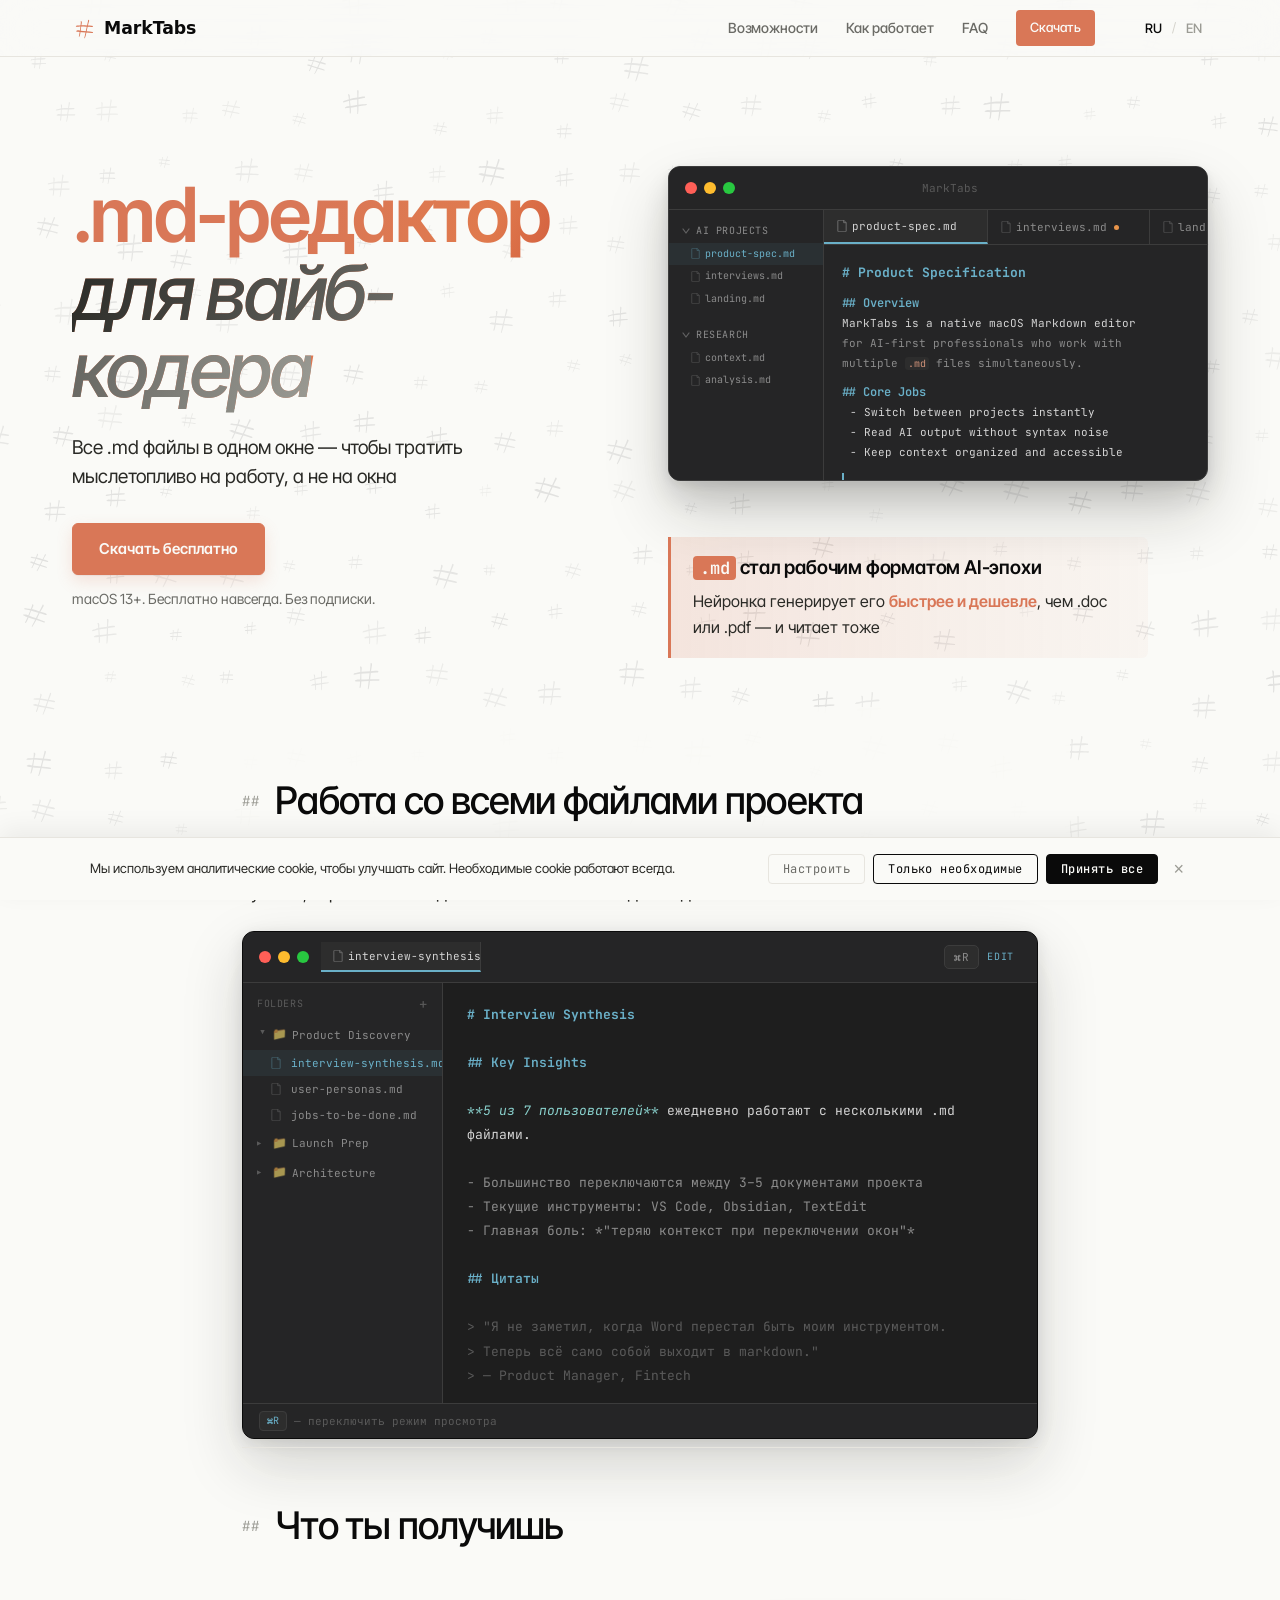
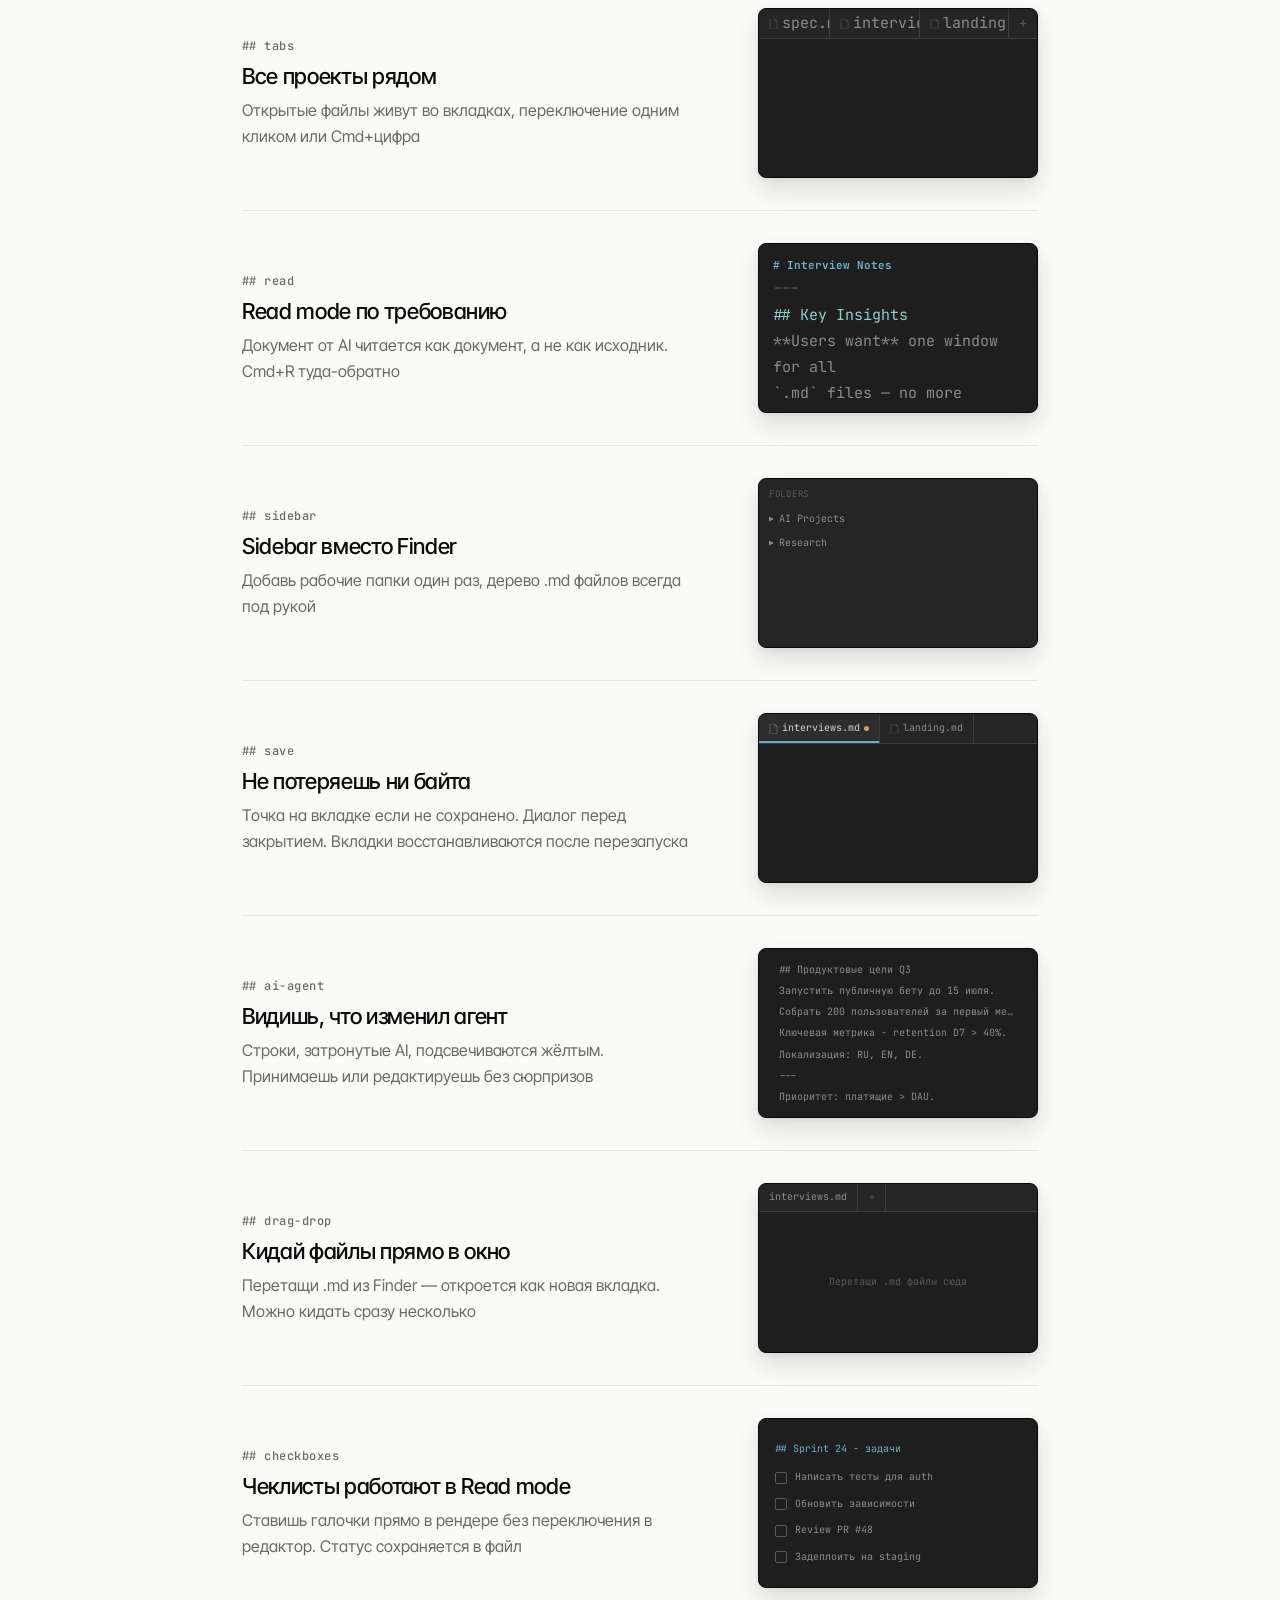
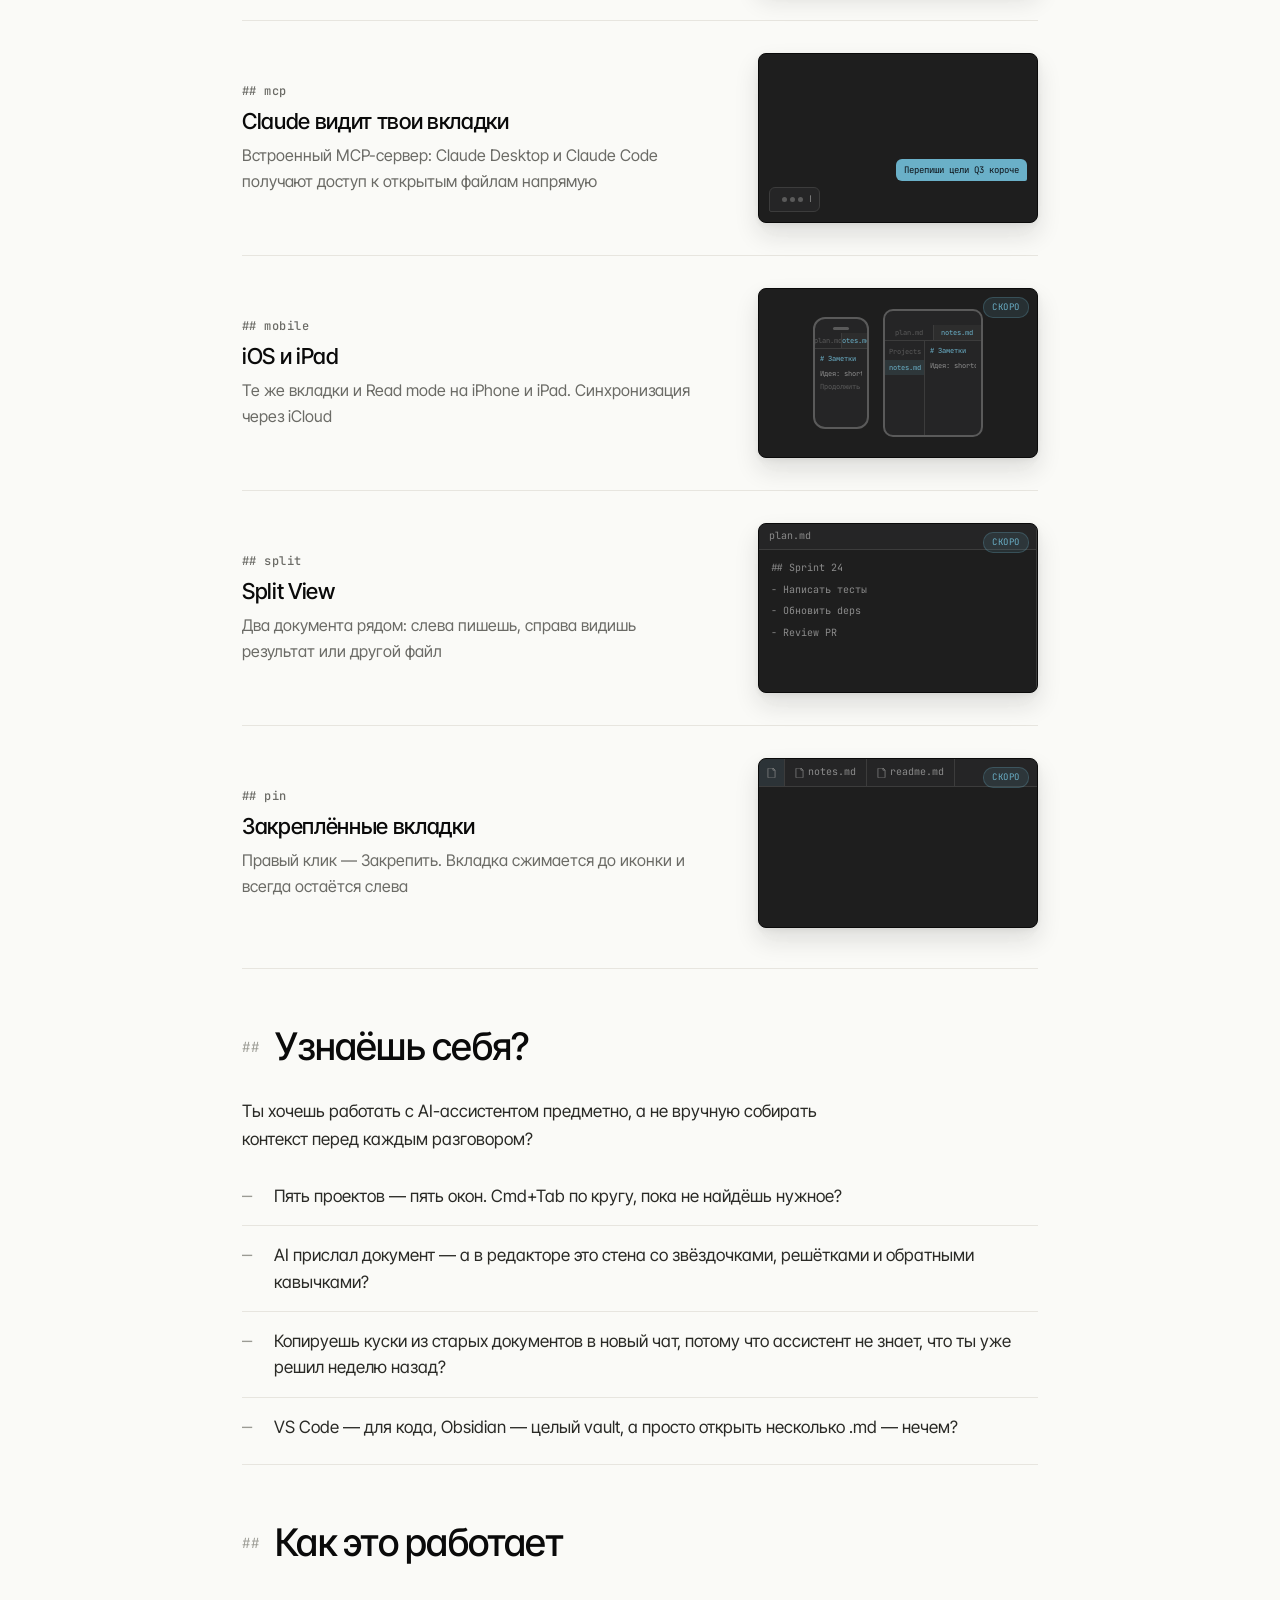
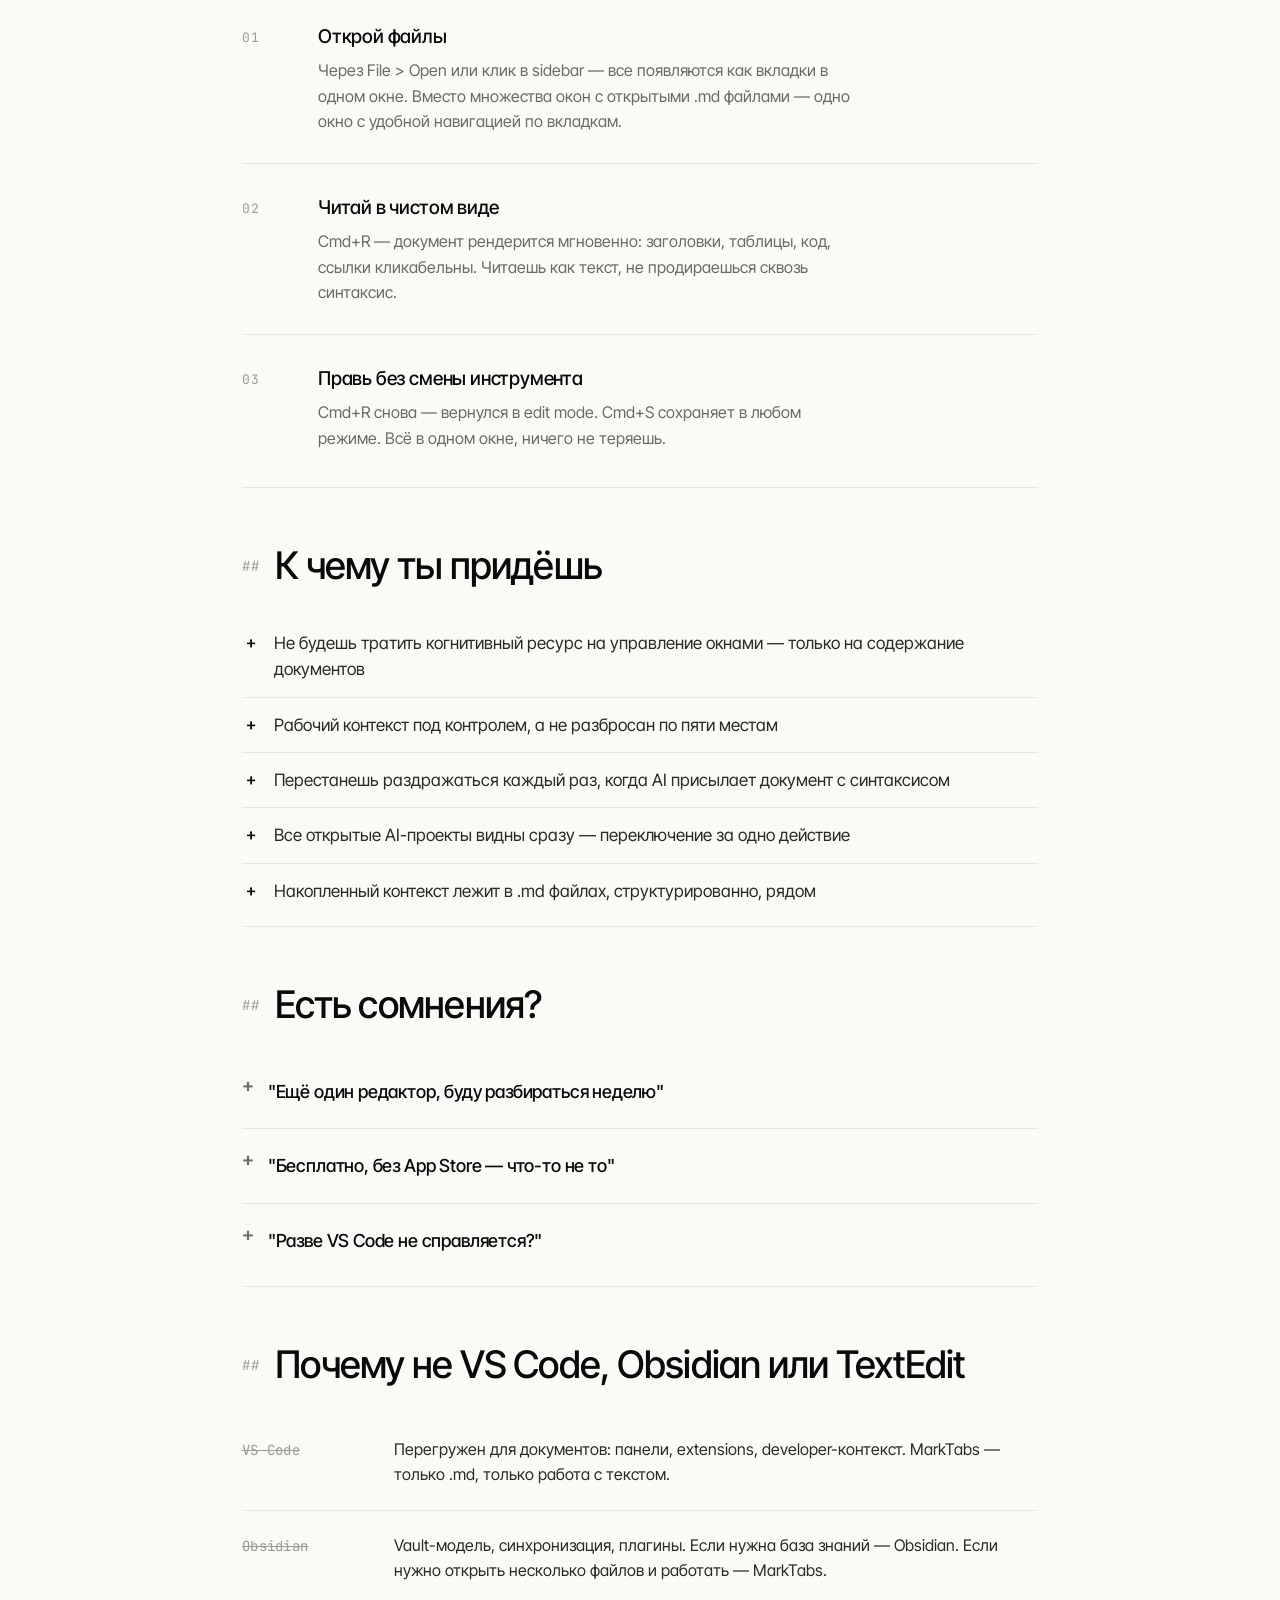
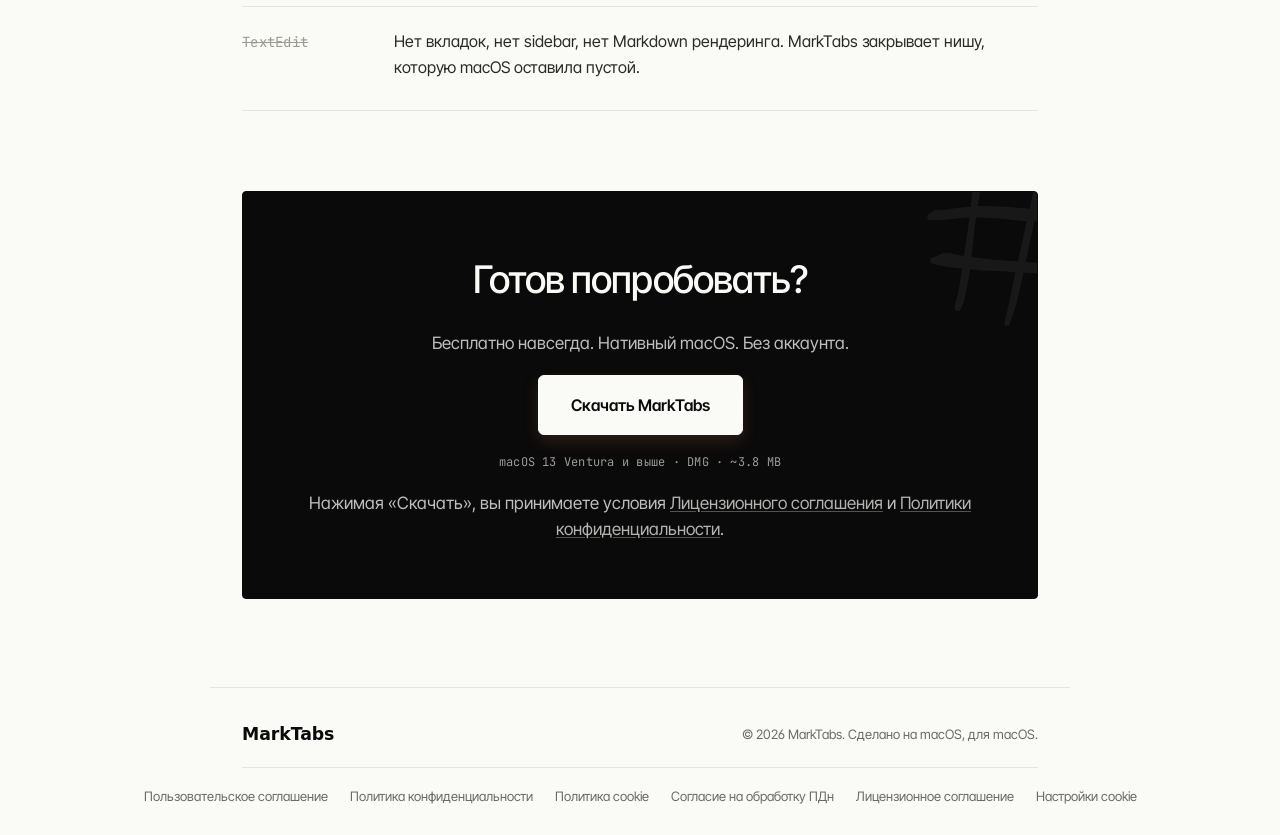
==== commit aeacd7cc: "copy: emphasize free forever in hero and download section Co-Authored-By: Claude Sonnet 4.6 <noreply" ====
--- a/index.html
+++ b/index.html
@@ -54,7 +54,7 @@
       <p class="hero-sub" data-i18n="hero_sub">Все .md файлы в одном окне — чтобы тратить мыслетопливо на работу, а не на окна</p>
       <div class="hero-actions">
         <a href="#download" class="btn-primary" data-i18n="hero_cta">Скачать бесплатно</a>
-        <span class="hero-meta" data-i18n="hero_meta">macOS 13+. Без подписки.</span>
+        <span class="hero-meta" data-i18n="hero_meta">macOS 13+. Бесплатно навсегда. Без подписки.</span>
       </div>
     </div>
     <div class="hero-visual">
@@ -625,7 +625,7 @@
     <section class="doc-section" id="download">
       <div class="download-block">
         <h2 data-i18n="dl_title">Готов попробовать?</h2>
-        <p data-i18n="dl_sub">Бесплатно. Нативный macOS. Без аккаунта.</p>
+        <p data-i18n="dl_sub">Бесплатно навсегда. Нативный macOS. Без аккаунта.</p>
         <a href="MarkTabs.dmg" class="btn-primary btn-large" data-marktabs-download data-i18n="dl_cta">Скачать MarkTabs</a>
         <span class="dl-meta" data-i18n="dl_meta">macOS 13 Ventura и выше · DMG · ~3.8 MB</span>
         <p class="dl-disclaimer" data-i18n="dl_disclaimer">Нажимая «Скачать», вы принимаете условия <a href="legal/eula/">Лицензионного соглашения</a> и <a href="legal/privacy/">Политики конфиденциальности</a>.</p>
